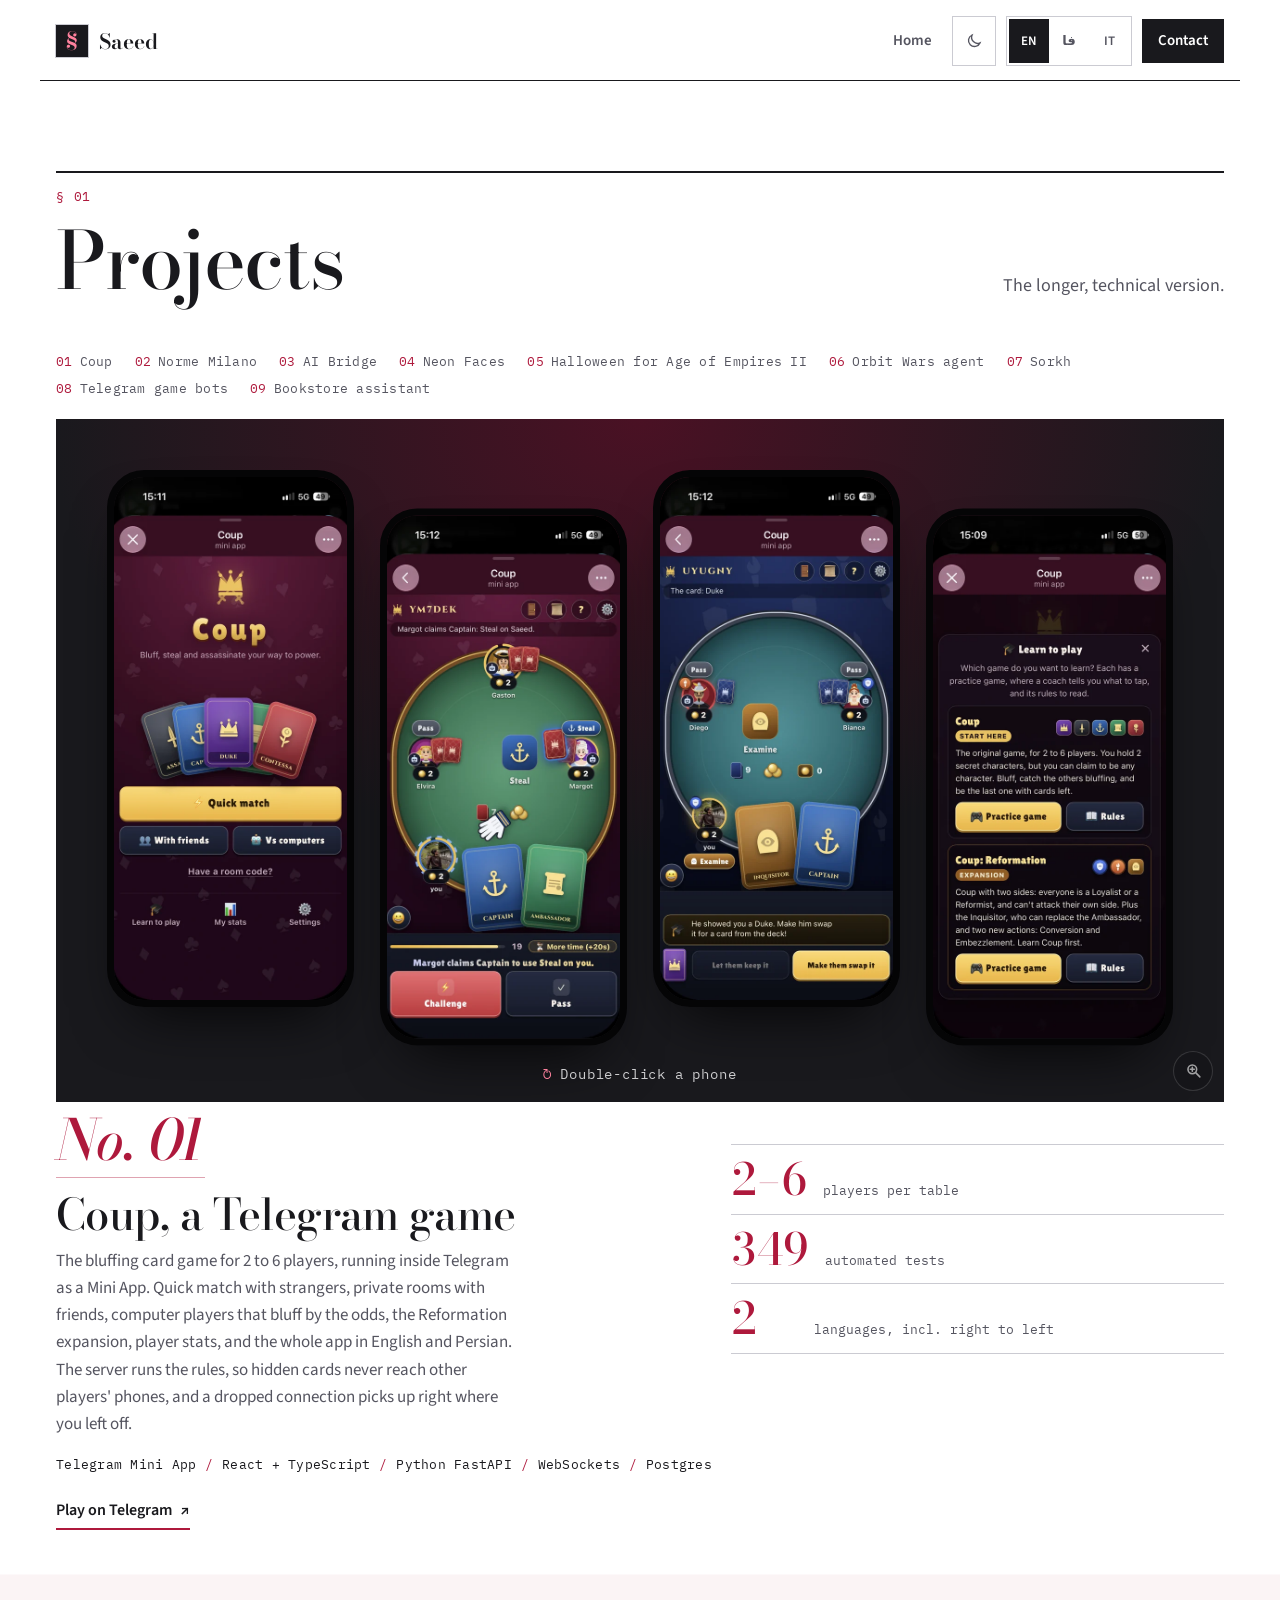
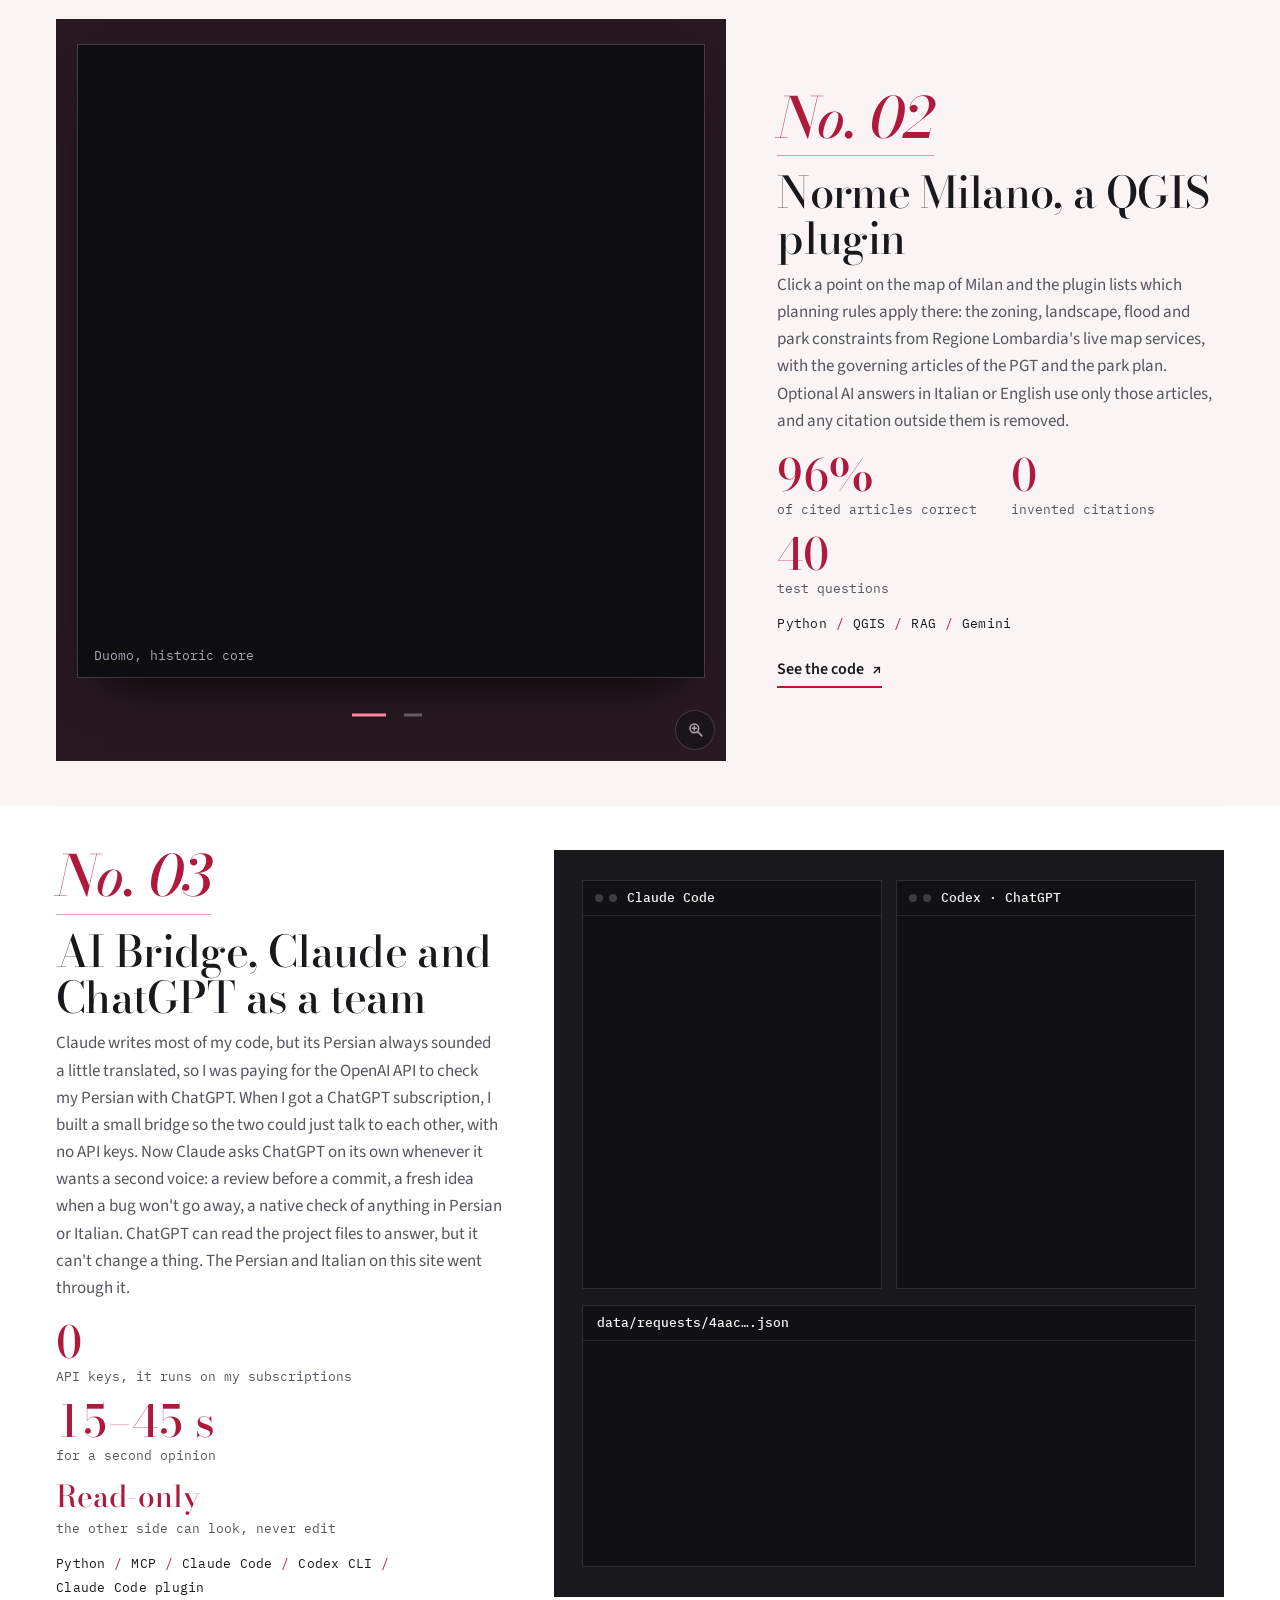
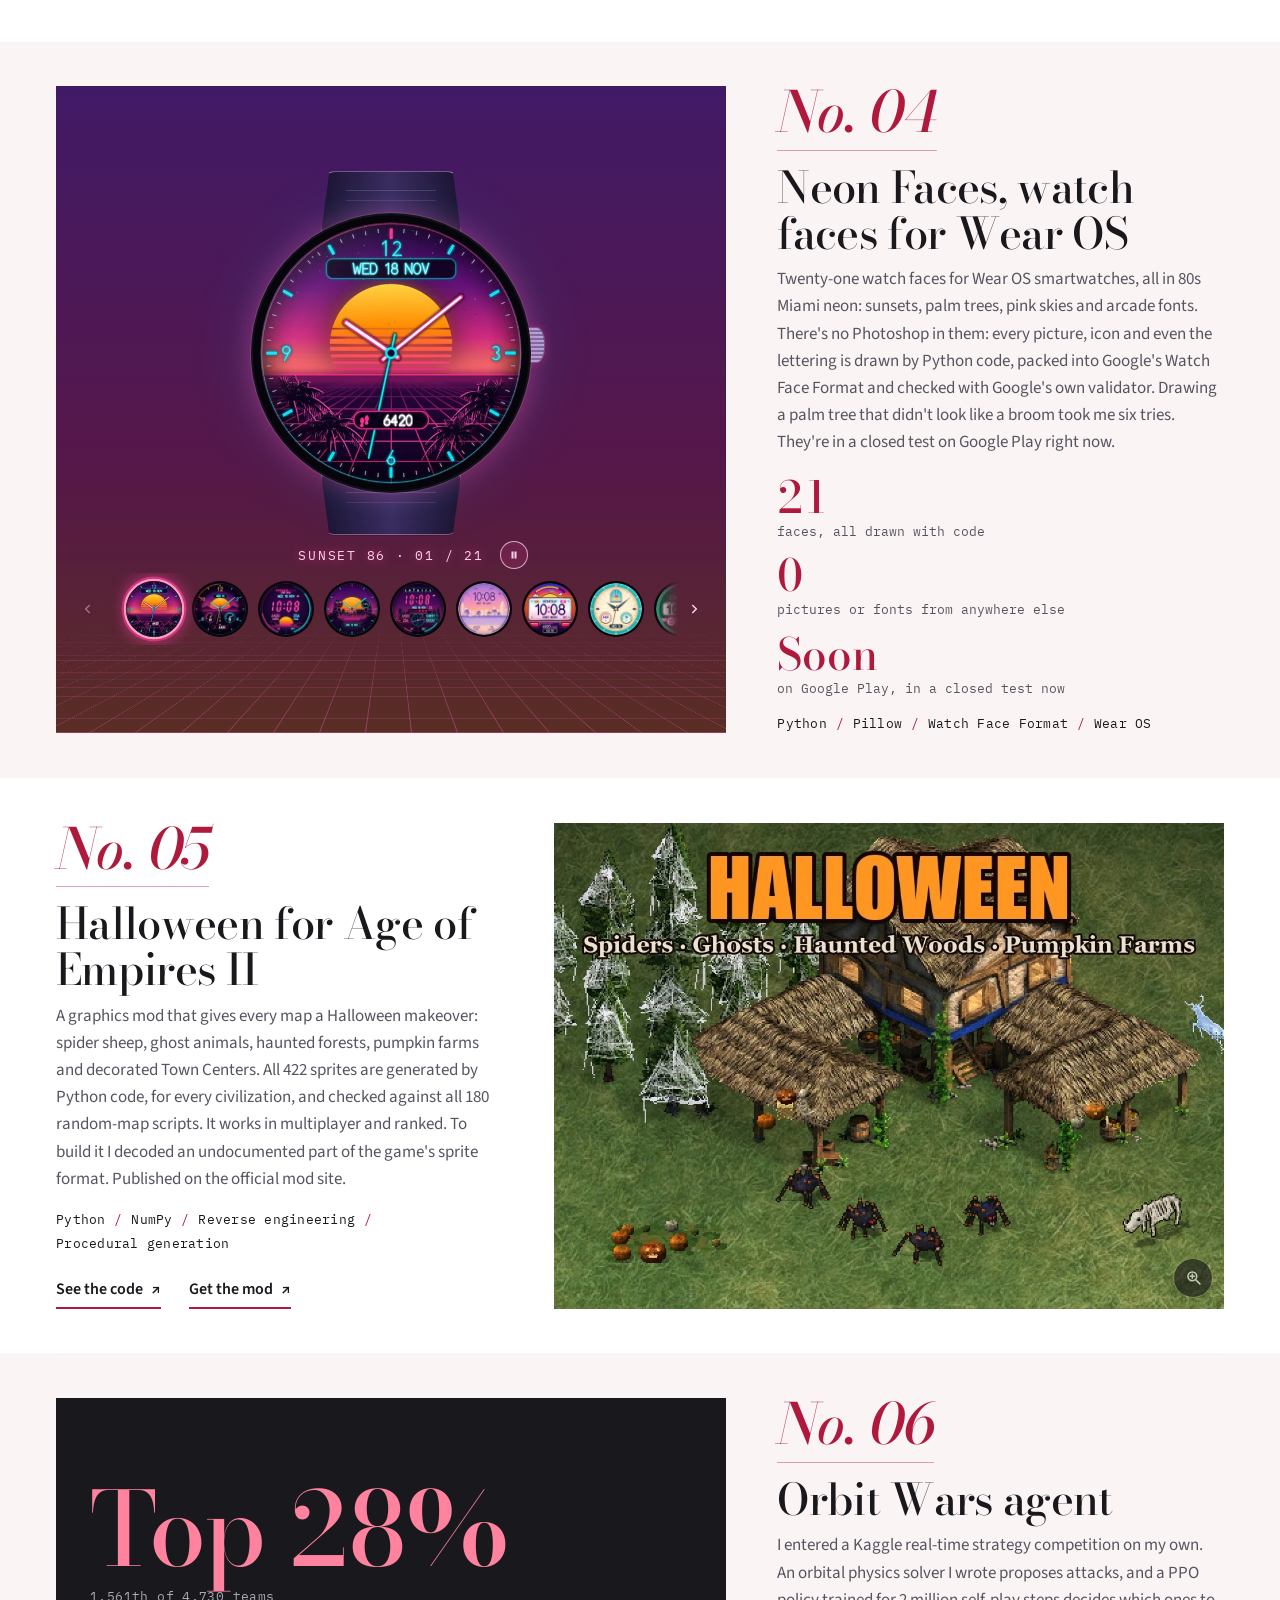
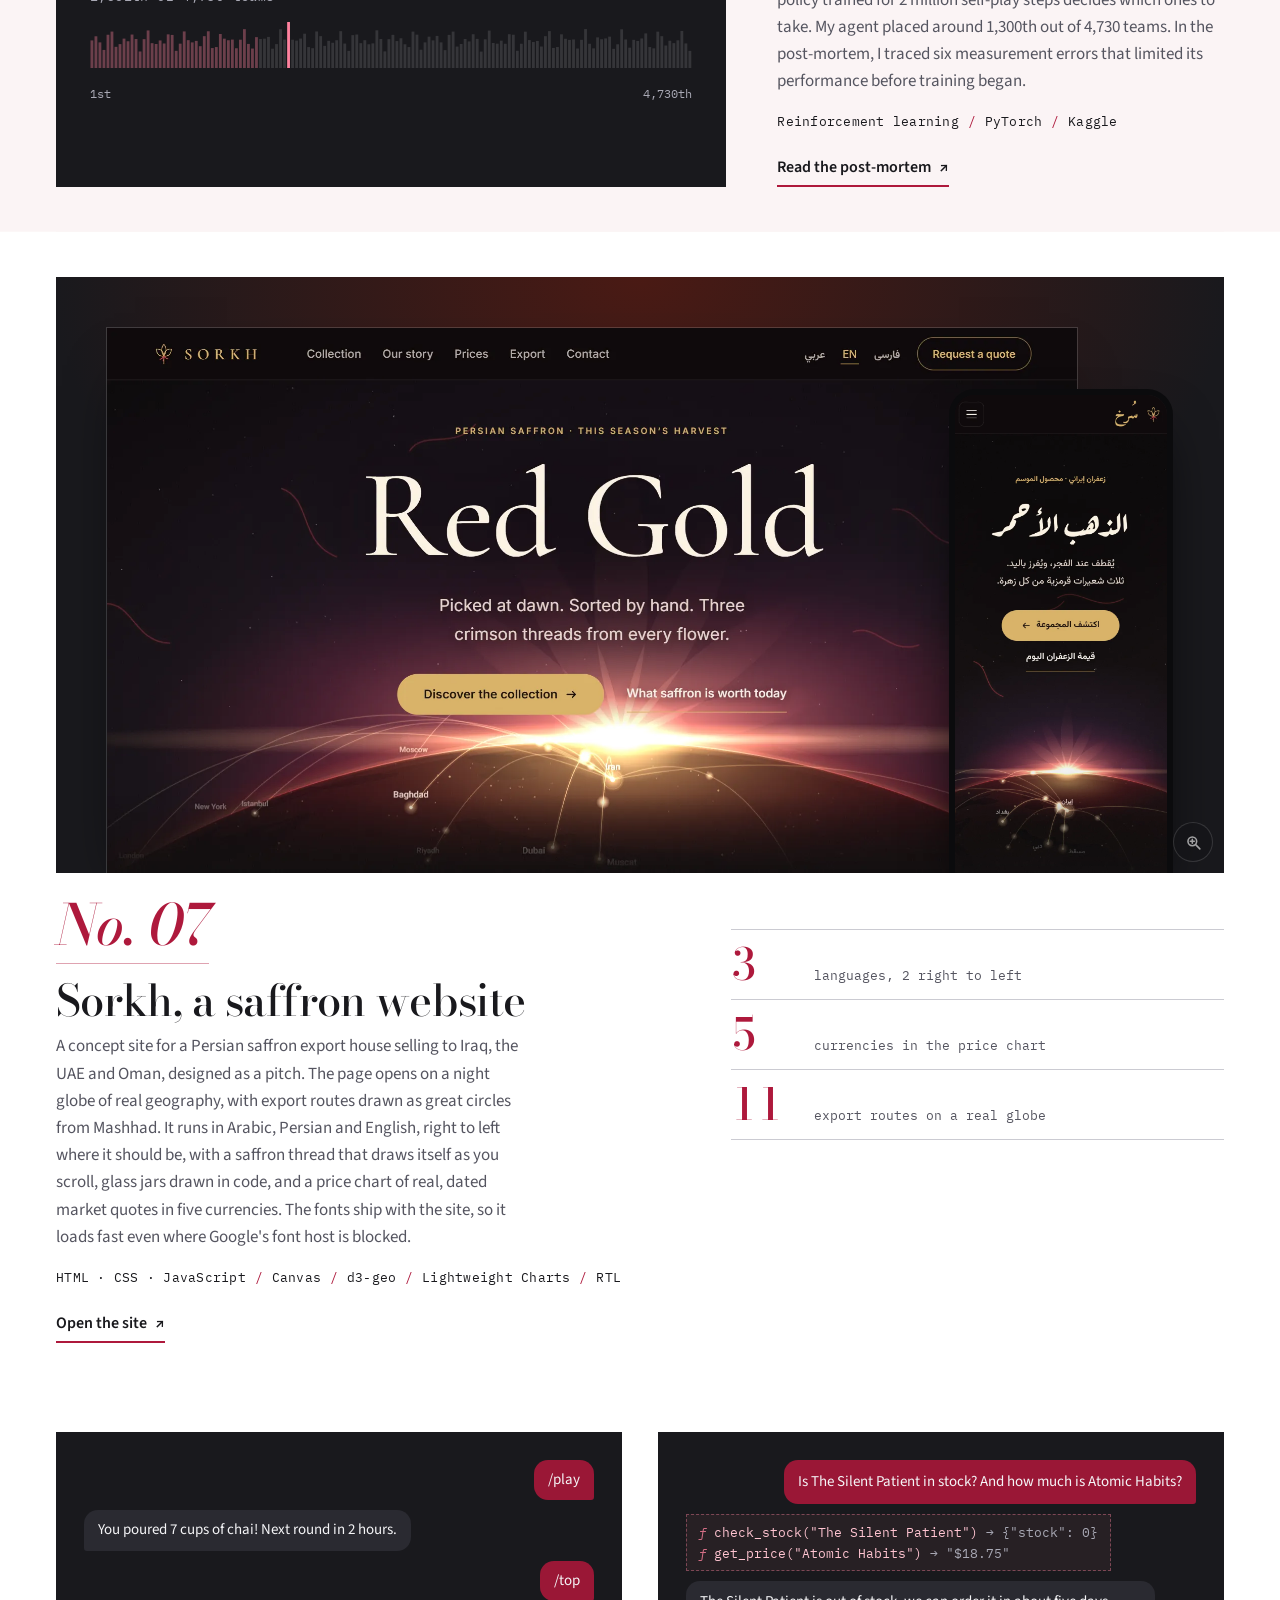
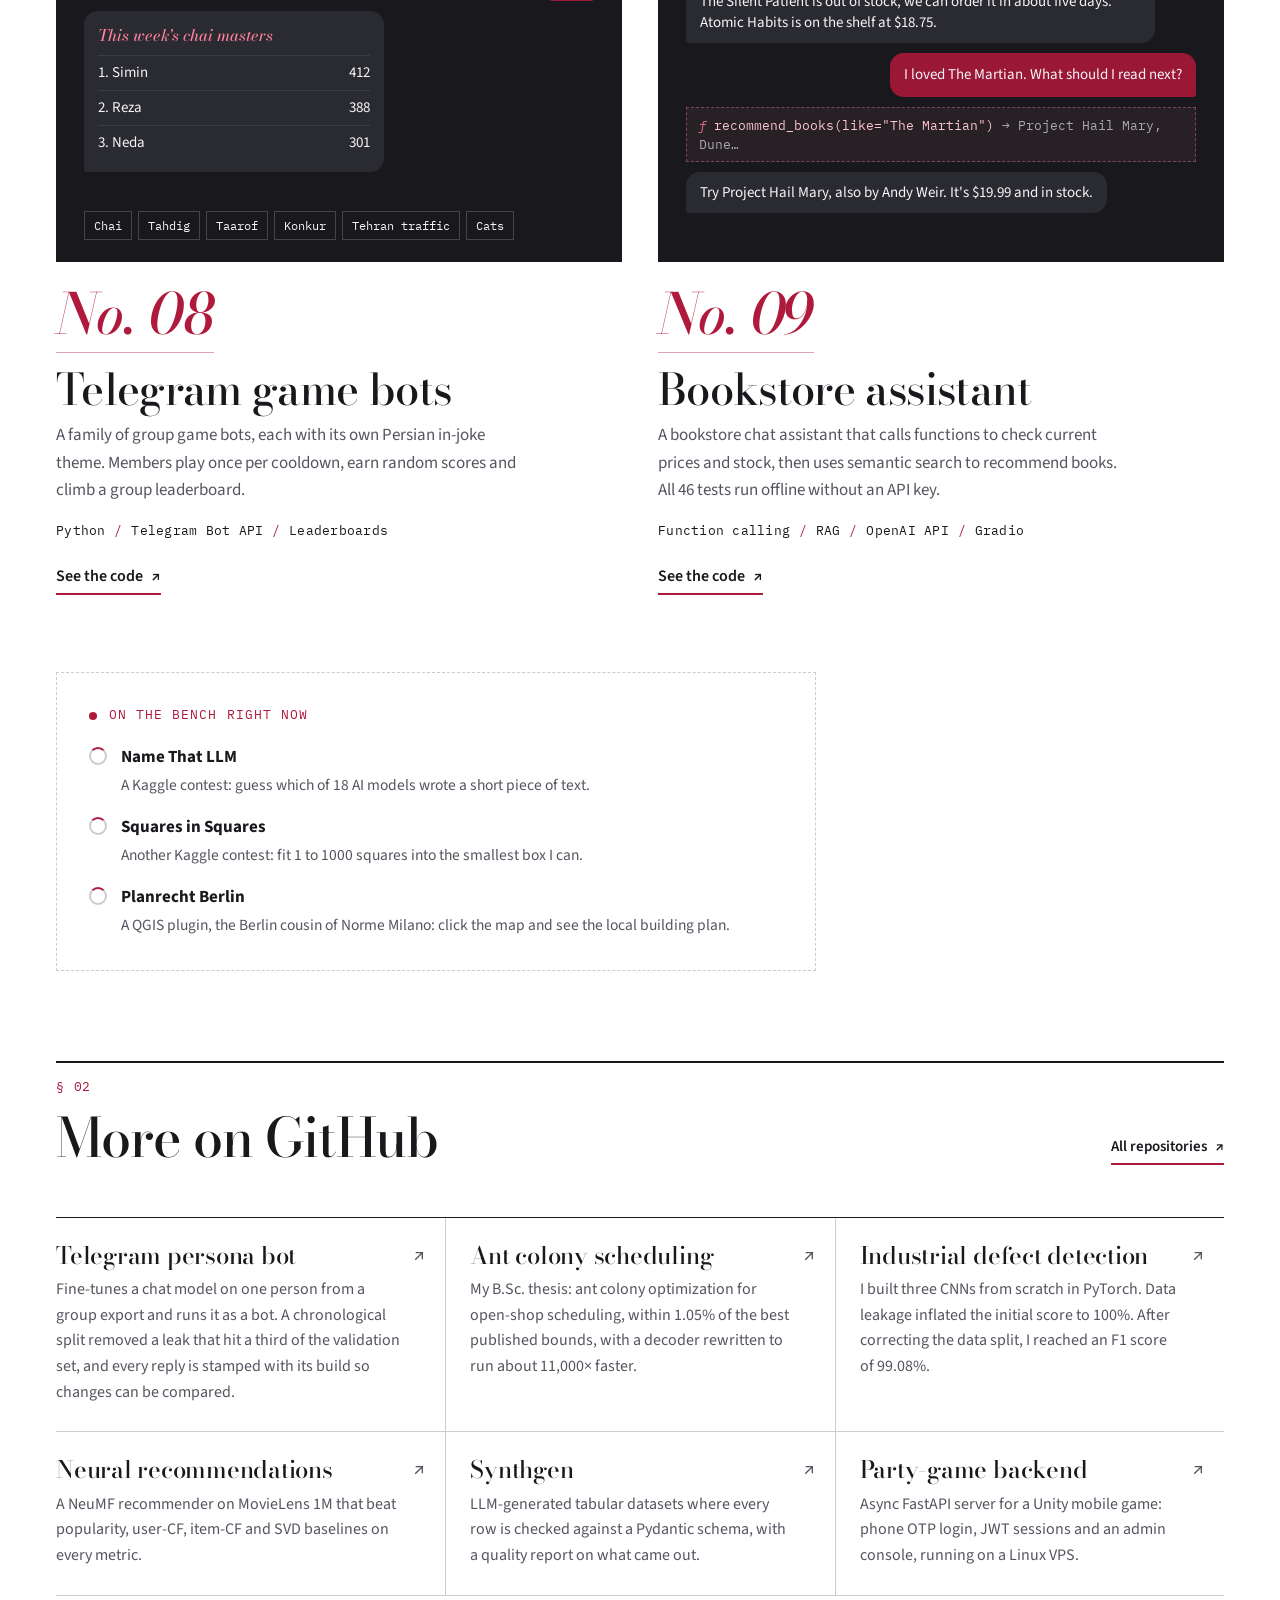
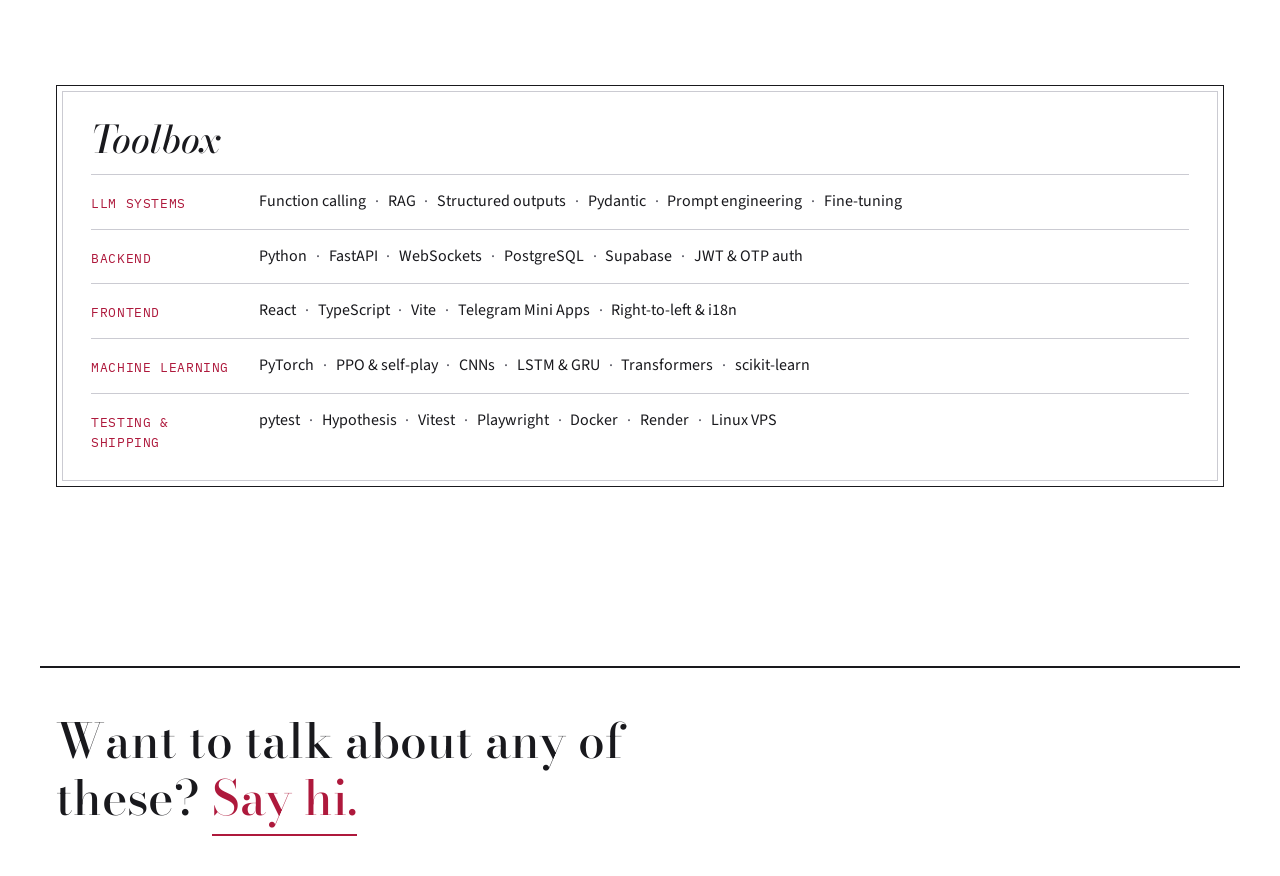
==== projects/index.html @ d6322e09 "Show the new frameless hero in link previews og.jpg is a fresh 1200x630 render of the light hero (th" ====
<!doctype html>
<html lang="en" data-title="pageTitleProjects">
<head>
<meta charset="utf-8">
<meta name="viewport" content="width=device-width, initial-scale=1, viewport-fit=cover">
<link rel="icon" type="image/png" sizes="32x32" href="../favicon-32.png">
<link rel="icon" type="image/png" sizes="16x16" href="../favicon-16.png">
<link rel="icon" type="image/png" sizes="48x48" href="../favicon-48.png">
<link rel="icon" type="image/png" sizes="192x192" href="../icon-192.png">
<meta property="og:title" content="Projects · Saeed Sabzeh">
<meta property="og:description" content="Saeed Sabzeh's projects in detail: a Telegram card game, a QGIS plugin for Milan's planning rules, a mod for Age of Empires II, a Kaggle reinforcement-learning agent and more.">
<meta property="og:image" content="https://saeedsabzeh.com/og.jpg?v=2">
<meta property="og:image:width" content="1200">
<meta property="og:image:height" content="630">
<meta property="og:image:alt" content="Saeed Sabzeh">
<meta property="og:url" content="https://saeedsabzeh.com/projects/">
<meta property="og:type" content="website">
<meta name="twitter:card" content="summary_large_image">
<link rel="canonical" href="https://saeedsabzeh.com/projects/">
<link rel="apple-touch-icon" href="../apple-touch-icon.png">
<meta name="theme-color" content="#FFFFFF" media="(prefers-color-scheme: light)" data-c="#FFFFFF">
<meta name="theme-color" content="#17171B" media="(prefers-color-scheme: dark)" data-c="#17171B">
<style>:root{padding-top:env(safe-area-inset-top,0px);padding-bottom:env(safe-area-inset-bottom,0px)}body{margin:0}img{max-width:100%}[hidden]{display:none!important}</style>
<title>Projects · Saeed Sabzeh</title>
<meta name="description" content="Saeed Sabzeh's projects in detail: a Telegram card game, a QGIS plugin for Milan's planning rules, a mod for Age of Empires II, a Kaggle reinforcement-learning agent and more.">
<link rel="preconnect" href="https://fonts.googleapis.com">
<link rel="preconnect" href="https://fonts.gstatic.com" crossorigin>
<link href="https://fonts.googleapis.com/css2?family=Bodoni+Moda:ital,opsz,wght@0,6..96,400..700;1,6..96,400..700&family=IBM+Plex+Mono:wght@400;500&family=Markazi+Text:wght@400..700&family=Source+Sans+3:wght@400..700&family=Vazirmatn:wght@400;600;700&display=swap" rel="stylesheet">
<script>try{var t=localStorage.getItem("theme");if(t==="light"||t==="dark")document.documentElement.dataset.theme=t;if(localStorage.getItem("vice")==="1"){var d=document;d.documentElement.setAttribute("data-vice","1");d.querySelectorAll('meta[name=theme-color]').forEach(function(m){m.content="#b98dba"});var l=d.createElement("link");l.rel="preload";l.as="image";l.href="../img/vice-bg.webp";d.head.appendChild(l)}}catch(e){}</script>
<link rel="stylesheet" href="../assets/site.css?v=53">
<link rel="stylesheet" href="../assets/bridge.css?v=4">
</head>
<body>
<header class="top">
  <div class="wrap">
    <a class="mono" href="../" aria-label="Saeed Sabzeh, home" data-i-aria-label="homeLabel">
      <span class="mark" aria-hidden="true">§</span>
      <span class="mono-t" data-i="h_first">Saeed</span>
    </a>
    <nav class="toplinks" aria-label="Sections" data-i-aria-label="sectionsLabel">
      <a class="keep" href="../" data-i="n_home">Home</a>
      <button type="button" class="theme" aria-label="Switch to dark mode" title="Switch to dark mode"><svg viewBox="0 0 24 24" width="18" height="18" fill="none" stroke="currentColor" stroke-width="1.8" stroke-linecap="square" stroke-linejoin="miter" aria-hidden="true"><path class="i-moon" d="M20 14.5A8 8 0 0 1 9.5 4 8 8 0 1 0 20 14.5z"/><g class="i-sun"><circle cx="12" cy="12" r="4"/><path d="M12 2.5v2.5M12 19v2.5M2.5 12H5M19 12h2.5M5.3 5.3l1.8 1.8M16.9 16.9l1.8 1.8M5.3 18.7l1.8-1.8M16.9 7.1l1.8-1.8"/></g></svg></button>
      <div class="langs" role="group" aria-label="Language" data-i-aria-label="languageLabel" dir="ltr"><button type="button" data-l="en" lang="en" aria-label="English" aria-pressed="true">EN</button><button type="button" data-l="fa" lang="fa" aria-label="فارسی" aria-pressed="false">فا</button><button type="button" data-l="it" lang="it" aria-label="Italiano" aria-pressed="false">IT</button></div>
      <a class="hire" href="../#contact" data-i="n_hire">Contact</a>
    </nav>
  </div>
</header>

<main id="top">
<section class="sec" id="projects" aria-labelledby="projH">
  <div class="wrap">
    <div class="sec-head">
      <h1 class="h2" id="projH" data-i="projH">Projects</h1>
      <p data-i="projP">The longer, technical version.</p>
    </div>

    <div class="plates">
      <article class="plate p-coup" id="coup">
        <div class="coup-strip">
        <div class="vis phones">
          <figure><img src="../img/coup-home.webp" alt="Coup home screen inside Telegram, with Quick match, With friends and Vs computers" data-i-alt="coupHomeAlt" width="520" height="1130" loading="lazy" decoding="async"></figure>
          <figure><img src="../img/coup-table.webp" alt="A Coup table where a computer player claims the Captain to steal from you, and you can challenge or pass" data-i-alt="coupTableAlt" width="520" height="1130" loading="lazy" decoding="async"></figure>
          <figure><img src="../img/coup-reformation.webp" alt="A Coup Reformation practice game where the coach tells you to make a player swap the Duke they showed" data-i-alt="coupPracticeAlt" width="520" height="1130" loading="lazy" decoding="async"></figure>
          <figure><img src="../img/coup-learn.webp" alt="Coup Learn to play screen with a coached practice game and rules for Coup and the Reformation expansion" data-i-alt="coupLearnAlt" width="520" height="1130" loading="lazy" decoding="async"></figure>
        </div>
        <span class="swipe-cue" aria-hidden="true"><span class="swipe-t">swipe</span><svg viewBox="0 0 24 24" width="16" height="16" fill="none" stroke="currentColor" stroke-width="2.2" stroke-linecap="square" aria-hidden="true"><path d="M6 6l6 6-6 6M13 6l6 6-6 6"/></svg></span>
        </div>
        <p class="flip-hint"><span class="fh-m" data-i="coupFlipM">Double-click a phone</span><span class="fh-t" data-i="coupFlipT">Double-tap a phone</span></p>
        <div class="cap cap-wide">
          <div>
            <h3 data-i="coupH">Coup, a Telegram game</h3>
            <p data-i="coupFull">The bluffing card game for 2 to 6 players, running inside Telegram as a Mini App. Quick match with strangers, private rooms with friends, computer players that bluff by the odds, the Reformation expansion, player stats, and the whole app in English and Persian. The server runs the rules, so hidden cards never reach other players' phones, and a dropped connection picks up right where you left off.</p>
          </div>
          <div class="facts">
            <div data-i="f1"><b>2–6</b>players per table</div>
            <div data-i="f2"><b>349</b>automated tests</div>
            <div data-i="f3"><b>2</b>languages, incl. right to left</div>
          </div>
          <div class="tags"><span>Telegram Mini App</span><span>React + TypeScript</span><span>Python FastAPI</span><span>WebSockets</span><span>Postgres</span></div>
          <a class="go" href="https://t.me/coupminigamebot" target="_blank" rel="noopener" data-i="coupGo">Play on Telegram</a>
        </div>
      </article>

      <article class="plate p-ml p-qgis" id="norme-milano">
        <div class="vis">
          <div class="qslider" role="group" aria-roledescription="carousel" data-i-aria-roledescription="carouselLabel" aria-label="Norme Milano examples" data-i-aria-label="qgisExamples">
            <div class="qtrack">
              <figure class="qslide" aria-roledescription="slide" data-i-aria-roledescription="slideLabel">
                <a href="../img/qgis-duomo.webp" target="_blank" rel="noopener" aria-label="Open the full-size screenshot" data-i-aria-label="openScreenshot"><picture>
                  <source media="(max-width:640px)" srcset="../img/qgis-duomo-phone.webp" width="1060" height="998">
                  <img src="../img/qgis-duomo.webp" alt="QGIS with the Norme Milano panel open after a click on the Duomo: a historic-core constraint, the governing articles, and an answer about building a basement" data-i-alt="qgisDuomoAlt" width="1600" height="860" decoding="async">
                </picture></a>
                <figcaption data-i="qT1">Duomo, historic core</figcaption>
              </figure>
              <figure class="qslide" aria-roledescription="slide" data-i-aria-roledescription="slideLabel">
                <a href="../img/qgis-chiaravalle.webp" target="_blank" rel="noopener" aria-label="Open the full-size screenshot" data-i-aria-label="openScreenshot"><picture>
                  <source media="(max-width:640px)" srcset="../img/qgis-chiaravalle-phone.webp" width="1060" height="998">
                  <img src="../img/qgis-chiaravalle.webp" alt="QGIS with the Norme Milano panel open after a click near Chiaravalle: a transformation area inside the Parco Agricolo Sud Milano, with the park-plan articles and an answer about what can be built" data-i-alt="qgisParkAlt" width="1600" height="860" loading="lazy" decoding="async">
                </picture></a>
                <figcaption data-i="qT2">Chiaravalle, park area</figcaption>
              </figure>
            </div>
          </div>
          <div class="qdots" role="group" aria-label="Choose a screenshot" data-i-aria-label="chooseScreenshot" dir="ltr"><button type="button" aria-label="Screenshot 1" data-i-aria-label="screenshot1"></button><button type="button" aria-label="Screenshot 2" data-i-aria-label="screenshot2"></button></div>
        </div>
        <div class="cap">
          <h3 data-i="qgH">Norme Milano, a QGIS plugin</h3>
          <p data-i="qgFull">Click a point on the map of Milan and the plugin lists which planning rules apply there: the zoning, landscape, flood and park constraints from Regione Lombardia's live map services, with the governing articles of the PGT and the park plan. Optional AI answers in Italian or English use only those articles, and any citation outside them is removed.</p>
          <div class="qfacts">
            <div data-i="qf1"><b>96%</b>of cited articles correct</div>
            <div data-i="qf2"><b>0</b>invented citations</div>
            <div data-i="qf3"><b>40</b>test questions</div>
          </div>
          <div class="tags"><span>Python</span><span>QGIS</span><span>RAG</span><span>Gemini</span></div>
          <a class="go" href="https://github.com/SaeedSabzeh/QGIS" target="_blank" rel="noopener" data-i="ragGo">See the code</a>
        </div>
      </article>

      <article class="plate p-ml p-bridge" id="ai-bridge">
        <div class="vis" role="img" aria-label="An animation of Claude sending a question to ChatGPT as a JSON file. Its status goes from queued to running to answered while ChatGPT reads the project files, read-only." data-i-aria-label="abAlt">
          <div class="bx bx3" dir="ltr" aria-hidden="true">
            <div class="bx-terms">
              <div class="bx-term">
                <div class="bx-thd"><i></i><i></i><b>Claude Code</b></div>
                <div class="bx-tb">
                  <div data-k="tc1"><span class="bx-pr">&gt;</span> ask_peer("A test fails on GitHub…")</div>
                  <div data-k="tc2" class="bx-sf">queued · 4aac…</div>
                  <div data-k="tc3" class="bx-sf">waiting for answer…</div>
                  <div data-k="tc4"><span class="bx-pr">&lt;</span> It depends on the time zone. GitHub runs in UTC.</div>
                </div>
              </div>
              <div class="bx-term">
                <div class="bx-thd"><i></i><i></i><b>Codex · ChatGPT</b></div>
                <div class="bx-tb">
                  <div data-k="tg1" class="bx-sf">reading request…</div>
                  <div data-k="tg2"><span class="bx-pr">$</span> grep "datetime.now" tests/</div>
                  <div data-k="tg3" class="bx-sf">read-only, no edits</div>
                  <div data-k="tg4">answer written</div>
                </div>
              </div>
            </div>
            <div class="bx-file">
              <div class="bx-fh"><b>data/requests/4aac….json</b><span class="bx-live" data-k="live">writing…</span></div>
              <div class="bx-code">
                <div class="bx-ln" data-k="f0"><span class="bx-p">{</span></div>
                <div class="bx-ln" data-k="f1">  <span class="bx-k">"id"</span><span class="bx-p">:</span> "4aac…"<span class="bx-p">,</span></div>
                <div class="bx-ln" data-k="f2">  <span class="bx-k">"sender"</span><span class="bx-p">:</span> "claude"<span class="bx-p">,</span></div>
                <div class="bx-ln" data-k="f3">  <span class="bx-k">"recipient"</span><span class="bx-p">:</span> "chatgpt"<span class="bx-p">,</span></div>
                <div class="bx-ln" data-k="f4">  <span class="bx-k">"question"</span><span class="bx-p">:</span> "A test passes on my PC but fails on GitHub…"<span class="bx-p">,</span></div>
                <div class="bx-ln" data-k="f5">  <span class="bx-k">"status"</span><span class="bx-p">:</span> "<span class="bx-u bx-st" data-k="st" data-s="queued">queued</span>"<span class="bx-p">,</span></div>
                <div class="bx-ln bx-ans" data-k="f6">  <span class="bx-k">"answer"</span><span class="bx-p">:</span> "It depends on the time zone. GitHub runs in UTC…"</div>
                <div class="bx-ln" data-k="f7"><span class="bx-p">}</span></div>
              </div>
            </div>
          </div>
        </div>
        <div class="cap">
          <h3 data-i="abH">AI Bridge, Claude and ChatGPT as a team</h3>
          <p data-i="abFull">Claude writes most of my code, but its Persian always sounded a little translated, so I was paying for the OpenAI API to check my Persian with ChatGPT. When I got a ChatGPT subscription, I built a small bridge so the two could just talk to each other, with no API keys. Now Claude asks ChatGPT on its own whenever it wants a second voice: a review before a commit, a fresh idea when a bug won't go away, a native check of anything in Persian or Italian. ChatGPT can read the project files to answer, but it can't change a thing. The Persian and Italian on this site went through it.</p>
          <div class="qfacts">
            <div data-i="ab1"><b>0</b>API keys, it runs on my subscriptions</div>
            <div data-i="ab2"><b>15–45 s</b>for a second opinion</div>
            <div data-i="ab3"><b>Read-only</b>the other side can look, never edit</div>
          </div>
          <div class="tags"><span>Python</span><span>MCP</span><span>Claude Code</span><span>Codex CLI</span><span>Claude Code plugin</span></div>
        </div>
      </article>

      <article class="plate p-ml p-watch" id="neon-faces">
        <div class="vis">
          <i class="wf-grid" aria-hidden="true"></i>
          <div class="wf" dir="ltr">
            <div class="wf-watch" role="button" tabindex="0" aria-label="Next watch face" data-i-aria-label="wfNext" aria-describedby="wfNow">
              <i class="wf-strap wf-st-t" aria-hidden="true"></i><i class="wf-strap wf-st-b" aria-hidden="true"></i><i class="wf-crown" aria-hidden="true"></i>
              <div class="wf-bezel"><div class="wf-face"><i class="wf-glass" aria-hidden="true"></i>
                <img class="wf-img on" src="../img/watch/sunset86.webp" srcset="../img/watch/sunset86.webp 440w, ../img/watch/660/sunset86.webp 660w, ../img/watch/2x/sunset86.webp 880w" sizes="(min-width:901px) 280px, min(260px, 58vw)" alt="Sunset 86 watch face" width="440" height="440" loading="lazy" decoding="async">
                <img class="wf-img" alt="" aria-hidden="true" width="440" height="440" decoding="async">
              </div></div>
            </div>
            <div class="wf-meta">
              <p class="wf-name" aria-hidden="true">Sunset 86 &middot; 01 / 21</p>
              <button type="button" class="wf-pp" aria-label="Pause the slideshow"><i><svg class="i-pause" viewBox="0 0 24 24" width="12" height="12" fill="currentColor" aria-hidden="true"><path d="M7 5h4v14H7zM13 5h4v14h-4z"/></svg><svg class="i-play" viewBox="0 0 24 24" width="12" height="12" fill="currentColor" aria-hidden="true"><path d="M8 5l11 7-11 7z"/></svg></i></button>
            </div>
            <div class="wf-rowbox"><button type="button" class="wf-arr wf-prev" aria-label="Earlier faces" data-i-aria-label="wfBack"><svg viewBox="0 0 24 24" width="14" height="14" fill="none" stroke="currentColor" stroke-width="2.4" aria-hidden="true"><path d="M15 5l-7 7 7 7"/></svg></button><div class="wf-row" role="group" aria-label="Watch faces" data-i-aria-label="wfRow"></div><button type="button" class="wf-arr wf-next" aria-label="More faces" data-i-aria-label="wfMore"><svg viewBox="0 0 24 24" width="14" height="14" fill="none" stroke="currentColor" stroke-width="2.4" aria-hidden="true"><path d="M9 5l7 7-7 7"/></svg></button></div>
            <span class="wf-sr wf-say" aria-live="polite"></span><span class="wf-sr wf-now" id="wfNow">Sunset 86, 1 of 21</span>
          </div>
        </div>
        <div class="cap">
          <h3 data-i="wfH">Neon Faces, watch faces for Wear OS</h3>
          <p data-i="wfFull">Twenty-one watch faces for Wear OS smartwatches, all in 80s Miami neon: sunsets, palm trees, pink skies and arcade fonts. There's no Photoshop in them: every picture, icon and even the lettering is drawn by Python code, packed into Google's Watch Face Format and checked with Google's own validator. Drawing a palm tree that didn't look like a broom took me six tries. They're in a closed test on Google Play right now.</p>
          <div class="qfacts">
            <div data-i="wf1"><b>21</b>faces, all drawn with code</div>
            <div data-i="wf2"><b>0</b>pictures or fonts from anywhere else</div>
            <div data-i="wf3"><b>Soon</b>on Google Play, in a closed test now</div>
          </div>
          <div class="tags"><span>Python</span><span>Pillow</span><span>Watch Face Format</span><span>Wear OS</span></div>
        </div>
      </article>

      <article class="plate p-ml p-halloween" id="halloween">
        <div class="vis">
          <img src="../img/aoe2-halloween.webp" alt="Age of Empires II with the Halloween mod: cobweb-covered pine trees, ghost deer, spider sheep, a skeleton boar, pumpkins and a decorated Town Center" data-i-alt="halloweenAlt" width="1280" height="720" loading="lazy" decoding="async">
        </div>
        <div class="cap">
          <h3 data-i="hwH">Halloween for Age of Empires II</h3>
          <p data-i="hwFull">A graphics mod that gives every map a Halloween makeover: spider sheep, ghost animals, haunted forests, pumpkin farms and decorated Town Centers. All 422 sprites are generated by Python code, for every civilization, and checked against all 180 random-map scripts. It works in multiplayer and ranked. To build it I decoded an undocumented part of the game's sprite format. Published on the official mod site.</p>
          <div class="tags"><span>Python</span><span>NumPy</span><span data-i="tRE">Reverse engineering</span><span data-i="tProc">Procedural generation</span></div>
          <div class="golinks"><a class="go" href="https://github.com/SaeedSabzeh/aoe2-halloween-mod" target="_blank" rel="noopener" data-i="ragGo">See the code</a><a class="go" href="https://www.ageofempires.com/mods/details/562122" target="_blank" rel="noopener" data-i="getMod">Get the mod</a></div>
        </div>
      </article>

      <article class="plate p-ml" id="orbit-wars">
        <div class="vis">
          <div class="rank">
            <div class="big" data-i="mlBig">Top 28%<small>1,300th of 4,730 teams</small></div>
            <div class="strip"><canvas id="strip" aria-label="Final rank shown on a strip of all 4,730 teams" data-i-aria-label="stripLbl" role="img"></canvas></div>
            <div class="strip-lbl"><span data-i="sl1">1st</span><span data-i="sl2">4,730th</span></div>
          </div>
        </div>
        <div class="cap">
          <h3 data-i="mlH">Orbit Wars agent</h3>
          <p data-i="mlFull">I entered a Kaggle real-time strategy competition on my own. An orbital physics solver I wrote proposes attacks, and a PPO policy trained for 2 million self-play steps decides which ones to take. My agent placed around 1,300th out of 4,730 teams. In the post-mortem, I traced six measurement errors that limited its performance before training began.</p>
          <div class="tags"><span data-i="tRL">Reinforcement learning</span><span>PyTorch</span><span>Kaggle</span></div>
          <a class="go" href="https://github.com/SaeedSabzeh/orbit-wars-ppo/blob/main/docs/postmortem.md" target="_blank" rel="noopener" data-i="mlGo">Read the post-mortem</a>
        </div>
      </article>

      <article class="plate p-sorkh" id="sorkh">
        <div class="vis">
          <div class="sk-shots">
            <img class="sk-desk" src="../img/sorkh-hero.webp" alt="The Sorkh home page: the headline Red Gold over a night globe at sunrise, with gold export routes from Iran to Baghdad, Dubai, Muscat and beyond" data-i-alt="sorkhDesktopAlt" width="1920" height="1080" loading="lazy" decoding="async">
            <img class="sk-phone" src="../img/sorkh-phone.webp" alt="The same page on a phone in Arabic, laid out right to left, with the calligraphic headline الذهب الأحمر" data-i-alt="sorkhMobileAlt" width="780" height="1688" loading="lazy" decoding="async">
          </div>
        </div>
        <div class="cap cap-wide">
          <div>
            <h3 data-i="skH">Sorkh, a saffron website</h3>
            <p data-i="skFull">A concept site for a Persian saffron export house selling to Iraq, the UAE and Oman, designed as a pitch. The page opens on a night globe of real geography, with export routes drawn as great circles from Mashhad. It runs in Arabic, Persian and English, right to left where it should be, with a saffron thread that draws itself as you scroll, glass jars drawn in code, and a price chart of real, dated market quotes in five currencies. The fonts ship with the site, so it loads fast even where Google's font host is blocked.</p>
          </div>
          <div class="facts">
            <div data-i="sk1"><b>3</b>languages, 2 right to left</div>
            <div data-i="sk2"><b>5</b>currencies in the price chart</div>
            <div data-i="sk3"><b>11</b>export routes on a real globe</div>
          </div>
          <div class="tags"><span>HTML · CSS · JavaScript</span><span>Canvas</span><span>d3-geo</span><span>Lightweight Charts</span><span>RTL</span></div>
          <a class="go" href="../saffron/" target="_blank" rel="noopener" data-i="skGo">Open the site</a>
        </div>
      </article>

      <article class="plate p-bots" id="bots">
        <div class="vis">
          <div class="chat" aria-hidden="true">
            <div class="m me">/play</div>
            <div class="m bot" data-i="botMsg">You poured 7 cups of chai! Next round in 2 hours.</div>
            <div class="m me">/top</div>
            <div class="board"><b data-i="botBoard">This week's chai masters</b>
              <div class="row"><span data-i="r1">1. Simin</span><span data-i="s1">412</span></div>
              <div class="row"><span data-i="r2">2. Reza</span><span data-i="s2">388</span></div>
              <div class="row"><span data-i="r3">3. Neda</span><span data-i="s3">301</span></div>
            </div>
          </div>
          <div class="themes" data-i="themes"><span>Chai</span><span>Tahdig</span><span>Taarof</span><span>Konkur</span><span>Tehran traffic</span><span>Cats</span></div>
        </div>
        <div class="cap">
          <h3 data-i="botsH">Telegram game bots</h3>
          <p data-i="botsP">A family of group game bots, each with its own Persian in-joke theme. Members play once per cooldown, earn random scores and climb a group leaderboard.</p>
          <div class="tags"><span>Python</span><span>Telegram Bot API</span><span data-i="tLead">Leaderboards</span></div>
          <a class="go" href="https://github.com/SaeedSabzeh/RankBots" target="_blank" rel="noopener" data-i="botsGo">See the code</a>
        </div>
      </article>

      <article class="plate p-book" id="bookstore">
        <div class="vis">
          <div class="qa" aria-hidden="true">
            <div class="me" data-i="ragQ">Is The Silent Patient in stock? And how much is Atomic Habits?</div>
            <div class="call"><span>check_stock("The Silent Patient") <em>&rarr; {"stock": 0}</em></span><span>get_price("Atomic Habits") <em>&rarr; "$18.75"</em></span></div>
            <div class="bot"><span data-i="ragA">The Silent Patient is out of stock, we can order it in about five days. Atomic Habits is on the shelf at $18.75.</span></div>
            <div class="me" data-i="ragQ2">I loved The Martian. What should I read next?</div>
            <div class="call"><span>recommend_books(like="The Martian") <em>&rarr; Project Hail Mary, Dune&hellip;</em></span></div>
            <div class="bot"><span data-i="ragA2">Try Project Hail Mary, also by Andy Weir. It's $19.99 and in stock.</span></div>
          </div>
        </div>
        <div class="cap">
          <h3 data-i="ragH">Bookstore assistant</h3>
          <p data-i="ragP">A bookstore chat assistant that calls functions to check current prices and stock, then uses semantic search to recommend books. All 46 tests run offline without an API key.</p>
          <div class="tags"><span data-i="tTools">Function calling</span><span>RAG</span><span>OpenAI API</span><span>Gradio</span></div>
          <a class="go" href="https://github.com/SaeedSabzeh/booknow-assistant" target="_blank" rel="noopener" data-i="ragGo">See the code</a>
        </div>
      </article>
    </div>
    <!-- What I'm working on now. To update: add, change or remove one <li> (and its wip* keys in assets/i18n.js). -->
    <section class="wip" aria-labelledby="wipH">
      <h3 class="wip-h" id="wipH" data-i="wipH">On the bench right now</h3>
      <ul class="wip-list">
        <li><span class="wip-spin" aria-hidden="true"></span><div><a href="https://www.kaggle.com/competitions/name-that-llm" target="_blank" rel="noopener"><b>Name That LLM</b></a><span data-i="wip1">A Kaggle contest: guess which of 18 AI models wrote a short piece of text.</span></div></li>
        <li><span class="wip-spin" aria-hidden="true"></span><div><a href="https://www.kaggle.com/competitions/squares-in-squares" target="_blank" rel="noopener"><b>Squares in Squares</b></a><span data-i="wip2">Another Kaggle contest: fit 1 to 1000 squares into the smallest box I can.</span></div></li>
        <li><span class="wip-spin" aria-hidden="true"></span><div><a href="https://github.com/SaeedSabzeh/planrecht-berlin" target="_blank" rel="noopener"><b>Planrecht Berlin</b></a><span data-i="wip3">A QGIS plugin, the Berlin cousin of Norme Milano: click the map and see the local building plan.</span></div></li>
      </ul>
    </section>
  </div>
</section>

<section class="sec tight" id="github" aria-labelledby="moreH">
  <div class="wrap">
    <div class="sec-head"><h2 class="h2 sm" id="moreH" data-i="moreH">More on GitHub</h2><a class="repo-all" href="https://github.com/SaeedSabzeh?tab=repositories" target="_blank" rel="noopener" data-i="allRepos">All repositories</a></div>
    <div class="repos">
      <a class="repo" href="https://github.com/SaeedSabzeh/telegram-persona-bot" target="_blank" rel="noopener"><h3 data-i="rh8">Telegram persona bot</h3><p data-i="rp8">Fine-tunes a chat model on one person from a group export and runs it as a bot. A chronological split removed a leak that hit a third of the validation set, and every reply is stamped with its build so changes can be compared.</p></a>
      <a class="repo" href="https://github.com/SaeedSabzeh/ossp-aco" target="_blank" rel="noopener"><h3 data-i="rh1">Ant colony scheduling</h3><p data-i="rp1">My B.Sc. thesis: ant colony optimization for open-shop scheduling, within 1.05% of the best published bounds, with a decoder rewritten to run about 11,000&times; faster.</p></a>
      <a class="repo" href="https://github.com/SaeedSabzeh/industrial-defect-detection" target="_blank" rel="noopener"><h3 data-i="rh2">Industrial defect detection</h3><p data-i="rp2">I built three CNNs from scratch in PyTorch. Data leakage inflated the initial score to 100%. After correcting the data split, I reached an F1 score of 99.08%.</p></a>
      <a class="repo" href="https://github.com/SaeedSabzeh/neural-collaborative-filtering" target="_blank" rel="noopener"><h3 data-i="rh3">Neural recommendations</h3><p data-i="rp3">A NeuMF recommender on MovieLens 1M that beat popularity, user-CF, item-CF and SVD baselines on every metric.</p></a>
      <a class="repo" href="https://github.com/SaeedSabzeh/synthgen" target="_blank" rel="noopener"><h3 data-i="rh4">Synthgen</h3><p data-i="rp4">LLM-generated tabular datasets where every row is checked against a Pydantic schema, with a quality report on what came out.</p></a>
      <a class="repo" href="https://github.com/SaeedSabzeh/fastapi-game-backend" target="_blank" rel="noopener"><h3 data-i="rh5">Party-game backend</h3><p data-i="rp5">Async FastAPI server for a Unity mobile game: phone OTP login, JWT sessions and an admin console, running on a Linux VPS.</p></a>
    </div>
  </div>
</section>

<section class="sec tight toolbox" id="toolbox" aria-labelledby="tbH">
  <div class="wrap">
      <div class="tools">
        <h3 data-i="tbH">Toolbox</h3>
        <dl>
          <div class="grp"><dt data-i="tg1">LLM systems</dt><dd><span data-i="tTools">Function calling</span><span>RAG</span><span data-i="tStructured">Structured outputs</span><span>Pydantic</span><span>Prompt engineering</span><span>Fine-tuning</span></dd></div>
          <div class="grp"><dt data-i="tg2">Backend</dt><dd><span>Python</span><span>FastAPI</span><span>WebSockets</span><span>PostgreSQL</span><span>Supabase</span><span data-i="tAuth">JWT &amp; OTP auth</span></dd></div>
          <div class="grp"><dt data-i="tg3">Frontend</dt><dd><span>React</span><span>TypeScript</span><span>Vite</span><span>Telegram Mini Apps</span><span data-i="tI18n">Right-to-left &amp; i18n</span></dd></div>
          <div class="grp"><dt data-i="tg4">Machine learning</dt><dd><span>PyTorch</span><span data-i="tPpo">PPO &amp; self-play</span><span>CNNs</span><span>LSTM &amp; GRU</span><span>Transformers</span><span>scikit-learn</span></dd></div>
          <div class="grp"><dt data-i="tg5">Testing &amp; shipping</dt><dd><span>pytest</span><span>Hypothesis</span><span>Vitest</span><span>Playwright</span><span>Docker</span><span>Render</span><span>Linux VPS</span></dd></div>
        </dl>
      </div>
  </div>
</section>

<section class="sec closing" aria-label="Contact">
  <div class="wrap">
    <p data-i="projClose">Want to talk about any of these? <a href="../#contact">Say hi.</a></p>
  </div>
</section>
</main>

<footer><div class="wrap"><span data-i="ft1">Saeed Sabzeh, Milan</span><span data-i="ft2">Designed and built by me.</span><button type="button" class="vice-leave" data-i="viceLeave">Leave Vice City</button></div></footer>

<script src="../assets/i18n.js?v=30"></script>
<script src="../assets/site.js?v=46"></script>
<script src="../assets/bridge.js?v=5"></script>
<script data-goatcounter="https://saeedsabzeh123.goatcounter.com/count" async src="//gc.zgo.at/count.js"></script>
</body>
</html>
---- assets/site.css ----
/* "Tehran–Milano typesetting office": an editorial layout. White paper, ink black, one crimson accent,
   Bodoni for display, hairline rules instead of cards, square corners. Persian gets Markazi Text + Vazirmatn. */
:root{
  --paper:#FFFFFF;
  --paper-2:#F0F0F3;    /* recessed surface */
  --ink:#19191D;
  --ink-soft:#555560;
  --accent:#AE193C;     /* crimson */
  --line:#CBCBD2;       /* hairlines */
  --plate:#19191D;      /* ground behind screenshots and illustrations */
  --plate-2:#2A2A31;
  --plate-fg:#F5F5F7;
  --plate-soft:#A9A9B5;
  --hot:#FF829E;        /* accent on dark grounds */
  --bx-frame:none;--bx-in:transparent;--bx-p0:inset 0 0 0 3px rgba(255,92,138,.8);--bx-p1:inset 0 0 0 0 rgba(255,92,138,0); /* AI Bridge frame: plain on light, pink glow on dark */
  --display:'Bodoni Moda','Times New Roman',serif;
  --body:'Source Sans 3',system-ui,-apple-system,sans-serif;
  --mono:'IBM Plex Mono',ui-monospace,Menlo,Consolas,monospace;
  --gut-l:max(16px,env(safe-area-inset-left,0px));
  --gut-r:max(16px,env(safe-area-inset-right,0px));
  --arrow:url("data:image/svg+xml,%3Csvg xmlns='http://www.w3.org/2000/svg' viewBox='0 0 24 24' fill='none' stroke='black' stroke-width='2' stroke-linecap='square'%3E%3Cpath d='M7 17 17 7M8 7h9v9'/%3E%3C/svg%3E");
}
@media (prefers-color-scheme: dark){:root:not([data-theme="light"]){
  --paper:#17171B;--paper-2:#232329;--ink:#F5F5F7;--ink-soft:#B7B7C3;--accent:#FF829E;--line:#3A3A43;
  --plate:#0E0E11;--plate-2:#24242B;--bx-frame:0 0 0 1px rgba(255,130,158,.3),0 40px 80px -40px rgba(0,0,0,.85),0 0 70px -24px rgba(224,64,122,.35);--bx-in:rgba(255,130,158,.18);--bx-p0:0 0 0 0 rgba(255,92,138,.7);--bx-p1:0 0 0 22px rgba(255,92,138,0);color-scheme:dark}}
:root[data-theme="dark"]{
  --paper:#17171B;--paper-2:#232329;--ink:#F5F5F7;--ink-soft:#B7B7C3;--accent:#FF829E;--line:#3A3A43;
  --plate:#0E0E11;--plate-2:#24242B;--bx-frame:0 0 0 1px rgba(255,130,158,.3),0 40px 80px -40px rgba(0,0,0,.85),0 0 70px -24px rgba(224,64,122,.35);--bx-in:rgba(255,130,158,.18);--bx-p0:0 0 0 0 rgba(255,92,138,.7);--bx-p1:0 0 0 22px rgba(255,92,138,0);color-scheme:dark}

*{box-sizing:border-box}
body{margin:0;background:var(--paper);color:var(--ink);font-family:var(--body);font-size:18px;line-height:1.6;-webkit-font-smoothing:antialiased;overflow-x:hidden}
h1,h2,h3,p{margin:0}
a{color:inherit}
img{display:block;max-width:100%}
.wrap{max-width:1200px;margin-inline:auto;padding-left:var(--gut-l);padding-right:var(--gut-r)}
:focus-visible{outline:2px solid var(--accent);outline-offset:3px}
::selection{background:var(--accent);color:var(--paper)}

/* ---------- masthead ---------- */
.top{padding-top:16px}
.top .wrap>*{min-width:0}
.top .wrap{display:flex;align-items:center;justify-content:space-between;gap:16px;flex-wrap:wrap;padding-bottom:14px;border-bottom:1px solid var(--ink);max-width:calc(1200px - 0px)}
.mono{font-family:var(--display);font-weight:600;font-size:21px;text-decoration:none;display:inline-flex;align-items:center;gap:11px;line-height:1}
.mark{display:inline-grid;place-items:center;width:32px;height:32px;background:#19191D;color:#FF829E;font-family:'Bodoni Moda',serif;font-weight:600;font-size:25px;line-height:1;font-variation-settings:'opsz' 28;box-shadow:0 0 0 1px var(--line)}
.toplinks{display:flex;gap:4px;flex-wrap:wrap;align-items:center}
.toplinks a{font-weight:600;font-size:15px;text-decoration:none;padding:7px 10px;color:var(--ink-soft);transition:color .2s;background:linear-gradient(var(--accent),var(--accent)) 50% 100%/0 1.5px no-repeat}
.toplinks a:hover{color:var(--ink);background-size:calc(100% - 20px) 1.5px}
.toplinks a.hire{background:var(--ink);color:var(--paper);padding:9px 16px;margin-inline-start:6px;transition:background .2s}
.toplinks a.hire:hover{background:var(--accent);color:var(--paper)}

/* ---------- hero ---------- */
.hero{padding-block:clamp(36px,6vw,80px) clamp(56px,8vw,110px)}
.hero .wrap{display:grid;grid-template-columns:minmax(0,1.4fr) minmax(0,.6fr);gap:clamp(28px,5vw,80px);align-items:end}
.name{font-family:var(--display);font-weight:500;font-size:clamp(68px,13vw,184px);line-height:.88;letter-spacing:-.025em}
/* Bodoni Moda thins its hairlines as size grows; pin large text to a mid optical size so crossbars stay visible */
.name,.h2,.plate h3,.rank .big,.facts b,.qfacts b,.intro,.mail a,.repo h3,.edu h3,.tools h3{font-variation-settings:'opsz' 28}
.name span{display:block}
.name span+span{font-style:italic;color:var(--accent);padding-inline-start:.42em}
.intro{margin-top:clamp(22px,3vw,34px);max-width:32ch;font-family:var(--display);font-size:clamp(22px,2.3vw,28px);line-height:1.35;color:var(--ink)}
.intro b{font-weight:500;font-style:italic;color:var(--accent)}
.hero-cta{margin-top:28px;display:flex;flex-wrap:wrap;gap:10px}
.hero-cta a{font-weight:600;font-size:15px;line-height:1.2;text-decoration:none;padding:12px 20px;border:1px solid var(--ink);color:var(--ink);transition:background .2s,color .2s,border-color .2s}
.hero-cta a.solid{background:var(--ink);color:var(--paper)}
.hero-cta a.solid:hover{background:var(--accent);border-color:var(--accent);color:var(--paper)}
.hero-cta a:not(.solid):hover{border-color:var(--accent);color:var(--accent)}
.where{margin-top:30px;display:flex;flex-direction:column;max-width:560px}
.chip{font-family:var(--mono);font-size:13px;letter-spacing:.03em;padding:9px 0;border-top:1px solid var(--line);color:var(--ink-soft)}
.chip:last-child{border-bottom:1px solid var(--line)}
.chip::before{content:"";display:inline-block;width:7px;height:7px;background:var(--accent);margin-inline-end:12px;vertical-align:1px}

/* ---------- section heads: numbered like a journal ---------- */
main{counter-reset:sec plate}
.sec{padding-block:clamp(52px,7vw,104px)}
.sec-head{display:flex;justify-content:space-between;align-items:end;gap:14px 28px;flex-wrap:wrap;margin-bottom:clamp(30px,4vw,52px);border-top:2px solid var(--ink);padding-top:14px}
.sec-head::before{counter-increment:sec;content:"§ " counter(sec,decimal-leading-zero);flex:0 0 100%;font-family:var(--mono);font-size:13px;letter-spacing:.06em;color:var(--accent)}
html[lang="fa"] .sec-head::before{content:"§ " counter(sec,persian)}
.h2{font-family:var(--display);font-weight:500;font-size:clamp(42px,6.2vw,84px);line-height:1;letter-spacing:-.02em;text-wrap:balance}
.sec-head p{max-width:42ch;color:var(--ink-soft)}

/* ---------- projects: open spreads ---------- */
.plates{display:grid;grid-template-columns:repeat(12,minmax(0,1fr));gap:clamp(56px,7vw,96px) 36px}
.plate{position:relative;display:flex;flex-direction:column;min-width:0;counter-increment:plate}
.plate .vis{position:relative;flex:none;min-height:300px;overflow:hidden;background:var(--plate);color:var(--plate-fg)}
.plate .cap{padding-top:26px;display:flex;flex-direction:column;gap:10px}
.plate h3{font-family:var(--display);font-weight:500;font-size:clamp(30px,3.4vw,44px);line-height:1.05;letter-spacing:-.015em}
.plate h3::before{content:"No. " counter(plate,decimal-leading-zero);display:block;margin-bottom:12px;font-family:var(--mono);font-size:12.5px;font-weight:400;letter-spacing:.08em;color:var(--accent)}
html[lang="fa"] .plate h3::before{content:"شمارهٔ " counter(plate,persian)}
.plate .cap p{color:var(--ink-soft);font-size:17px;max-width:58ch}
.tags{display:flex;flex-wrap:wrap;gap:4px 0;margin-top:6px;font-family:var(--mono);font-size:12.5px;letter-spacing:.02em;color:var(--ink)}
.tags span:not(:last-child)::after{content:"/";margin-inline:.7em;color:var(--accent)}
.go{display:inline-flex;align-items:center;gap:8px;align-self:flex-start;margin-top:10px;font-weight:600;font-size:16px;text-decoration:none;color:var(--ink);padding:4px 0;border-bottom:2px solid var(--accent);transition:color .2s}
.go:hover{color:var(--accent)}
.go::after,.repo-all::after{content:"\2197";display:inline-block;transition:transform .25s}
.go:hover::after,.repo-all:hover::after{transform:translate(2px,-2px)}
html[dir="rtl"] .go::after,html[dir="rtl"] .repo-all::after{content:"\2196"}
html[dir="rtl"] .go:hover::after,html[dir="rtl"] .repo-all:hover::after{transform:translate(-2px,-2px)}
.go.int::after{content:"\2192"}
.go.int:hover::after{transform:translateX(3px)}
html[dir="rtl"] .go.int::after{content:"\2190"}
html[dir="rtl"] .go.int:hover::after{transform:translateX(-3px)}
.golinks{display:flex;flex-wrap:wrap;gap:4px 28px;align-self:flex-start;margin-top:10px}
.golinks .go{margin-top:0}
.cap-wide .golinks{grid-column:1}
.p-coup,.p-sorkh{grid-column:1/-1}
.p-bots{grid-column:1/7}
.p-book{grid-column:7/-1}
.p-bots .vis,.p-book .vis{min-height:430px}
.p-ml{grid-column:1/-1;flex-direction:row;gap:clamp(28px,4vw,52px);align-items:center}
.p-ml .vis{flex:1.25;align-self:stretch;min-height:300px}
.p-ml .cap{flex:1;padding-top:0}
.p-coup .vis{min-height:0;background:radial-gradient(ellipse 70% 90% at 50% 0,#4A1124,var(--plate) 72%)}
.plate.p-sorkh .vis{min-height:0;background:radial-gradient(ellipse 70% 90% at 50% 0,#4A1A14,var(--plate) 72%);padding:clamp(22px,4vw,52px) clamp(18px,4vw,52px) 0}

/* QGIS: framed screenshot slider */
.plate.p-qgis .vis{flex:1.55;min-height:0;display:flex;flex-direction:column;justify-content:center}
.qslider,.qshot{margin:26px 22px 0;overflow:hidden;background:#0E0E11;box-shadow:0 0 0 1px rgba(245,245,247,.16),0 26px 50px -26px #000}
.qtrack{display:flex;transition:transform .8s cubic-bezier(.3,.7,.2,1)}
.qslide{flex:0 0 100%;min-width:0;margin:0}
.qslide a{display:block;cursor:zoom-in}
.qslide img{width:100%;height:auto;display:block}
.qslide figcaption{padding:10px 16px 12px;font-family:var(--mono);font-size:12.5px;color:var(--plate-soft)}
.qshot{margin-bottom:26px}
.qdots{display:flex;justify-content:center;gap:6px;padding:16px 0 24px}
.qdots button{width:18px;height:3px;padding:0;border:0;background:rgba(245,245,247,.3);cursor:pointer;transition:width .3s,background .3s;position:relative}
.qdots button::after{content:"";position:absolute;inset:-10px 0}
.qdots button[aria-current="true"]{width:36px;background:var(--hot)}
@media (prefers-reduced-motion:reduce){.qtrack{transition:none}}
.qfacts{display:flex;flex-wrap:wrap;gap:14px 34px;margin-top:8px}
.qfacts div{font-family:var(--mono);font-size:12.5px;line-height:1.35;color:var(--ink-soft)}
.qfacts b,.facts b{display:block;font-family:var(--display);font-weight:500;font-size:44px;line-height:1;color:var(--accent);font-variant-numeric:lining-nums tabular-nums;unicode-bidi:isolate;direction:ltr;margin-bottom:4px}
html[dir="rtl"] .qfacts b{text-align:right}
@media (max-width:900px){.plate.p-qgis .vis{flex:none}.allp{display:flex;justify-content:space-between}}
/* Halloween mod banner */
.p-halloween .vis{flex:1.6}
.p-halloween .vis img{position:absolute;inset:0;width:100%;height:100%;object-fit:cover;object-position:50% 40%}
@media (max-width:900px){.plate.p-halloween .vis{flex:none;min-height:0;aspect-ratio:16/9}}
/* Neon Faces watch picker: a night scene that stays dark in both themes */
.plate.p-watch .vis{flex:1.5;min-height:0;display:flex;align-items:center;justify-content:center;container-type:inline-size;background:linear-gradient(180deg,rgba(96,36,150,.6),rgba(196,44,142,.38) 58%,rgba(255,128,48,.3)),#120a1f;color:#F5F5F7}
.wf{--w:min(260px,64cqw);position:relative;width:100%;display:flex;flex-direction:column;align-items:center;padding:calc(var(--w)*.15 + 12px) 16px 14px}
.wf-grid{position:absolute;inset-inline:-50%;bottom:0;height:72%;background:repeating-linear-gradient(90deg,rgba(255,90,200,.55) 0 1px,transparent 1px 46px),repeating-linear-gradient(0deg,rgba(255,90,200,.55) 0 1px,transparent 1px 26px);transform:perspective(260px) rotateX(55deg);transform-origin:50% 100%;-webkit-mask-image:linear-gradient(to top,#000,transparent);mask-image:linear-gradient(to top,#000,transparent);opacity:.75;pointer-events:none}
.wf-watch{position:relative;width:var(--w);aspect-ratio:1;flex:none;z-index:1;cursor:pointer;touch-action:pan-y;-webkit-tap-highlight-color:transparent;-webkit-user-select:none;user-select:none;border-radius:50%}
.wf-watch:focus-visible{outline:2px solid #5CE1FF;outline-offset:10px}
.wf-strap{position:absolute;inset-inline:25%;height:22%;background:linear-gradient(90deg,#1c1230,#3b2a5e 50%,#1c1230);box-shadow:inset 0 0 0 1px rgba(255,190,230,.4),inset 0 1px 0 rgba(255,255,255,.3),0 0 0 1px rgba(0,0,0,.35)}
.wf-strap::after{content:"";position:absolute;inset-inline:18%;top:30%;height:1px;background:rgba(255,255,255,.14);box-shadow:0 10px 0 rgba(255,255,255,.1)}
.wf-st-t{top:-15%;border-radius:14px 14px 3px 3px;clip-path:polygon(6% 0,94% 0,100% 100%,0 100%)}
.wf-st-b{bottom:-15%;border-radius:3px 3px 14px 14px;clip-path:polygon(0 0,100% 0,94% 100%,6% 100%)}
.wf-crown{position:absolute;right:-4.6%;top:41%;width:6.4%;height:12%;border-radius:4px 40% 40% 4px;background:repeating-linear-gradient(180deg,#b9a8d8 0 2px,#7a6898 2px 4px);box-shadow:0 0 0 1px rgba(255,255,255,.18),0 0 12px rgba(255,64,160,.35)}
.wf-bezel{position:relative;width:100%;height:100%;padding:3.2%;border-radius:50%;background:#07050c;box-shadow:0 0 0 1px rgba(255,255,255,.1),0 0 26px rgba(255,64,160,.4),0 0 64px rgba(0,220,255,.16),inset 0 0 0 2px rgba(255,255,255,.05)}
.wf-face{position:relative;width:100%;height:100%;border-radius:50%;overflow:hidden;background:#000}
.wf-glass{position:absolute;inset:0;z-index:2;border-radius:50%;pointer-events:none;background:linear-gradient(135deg,rgba(255,255,255,.16) 0,rgba(255,255,255,.04) 28%,transparent 42%);box-shadow:inset 0 0 0 1px rgba(255,255,255,.08)}
.wf-img{position:absolute;inset:0;width:100%;height:100%;border-radius:50%;opacity:0;transform:scale(.94);transition:opacity .35s ease,transform .35s ease;pointer-events:none}
.wf-img.on{opacity:1;transform:none}
.wf-meta{position:relative;z-index:1;display:flex;align-items:center;justify-content:center;gap:8px;margin-top:calc(var(--w)*.15 + 8px)}
.wf-sr{position:absolute;width:1px;height:1px;overflow:hidden;clip-path:inset(50%);white-space:nowrap}
.wf-name{margin:0;white-space:nowrap;font-family:'IBM Plex Mono',ui-monospace,Menlo,Consolas,monospace;font-size:12.5px;letter-spacing:.14em;text-transform:uppercase;color:#FFD3EC;text-shadow:0 0 10px rgba(255,64,160,.7)}
html[lang="fa"] .wf-name{letter-spacing:.14em!important}
.wf-meta::before{content:"";flex:none;width:44px} /* balances the play button so the name sits on the watch axis */
.wf-meta:has(.wf-pp[hidden])::before,.p-watch:not(.wf-js) .wf-meta::before{display:none}
@media (max-width:380px){.wf-name{font-size:11px;letter-spacing:.07em}.wf-meta{gap:4px}}
.wf-pp{flex:none;display:grid;place-items:center;width:44px;height:44px;margin-block:-10px;padding:0;border:0;border-radius:50%;background:none;color:#FFD3EC;cursor:pointer}
.wf-pp i{display:grid;place-items:center;width:28px;height:28px;border-radius:50%;border:1.5px solid rgba(255,211,236,.75);background:rgba(255,64,160,.14);transition:background .2s,border-color .2s}
.wf-pp svg{display:block}
.wf-pp .i-play{display:none}
.wf-pp.is-paused .i-play{display:inline}
.wf-pp.is-paused .i-pause{display:none}
.wf-pp:hover i{background:rgba(255,64,160,.3);border-color:#FF829E}
.wf-pp:focus-visible{outline:2px solid #5CE1FF;outline-offset:0}
.wf-rowbox{position:relative;z-index:1;display:flex;align-items:center;width:100%;margin-top:6px}
.wf-arr{flex:none;display:none;place-items:center;width:32px;height:44px;padding:0;border:0;background:none;color:#FFD3EC;cursor:pointer;border-radius:8px}
.wf-arr:hover:not([aria-disabled="true"]){color:#fff;background:rgba(255,64,160,.18)}
.wf-arr[aria-disabled="true"]{opacity:.45;cursor:default}
.wf-arr:focus-visible{outline:2px solid #5CE1FF;outline-offset:0}
@media (hover:hover) and (pointer:fine){.wf-js .wf-arr{display:grid}}
.p-watch:not(.wf-js) .wf-pp,.p-watch:not(.wf-js) .wf-rowbox{display:none}
.wf-row{position:relative;z-index:1;display:flex;gap:10px;flex:1;min-width:0;padding:8px 22px;overflow-x:auto;overflow-y:hidden;scrollbar-width:none;overscroll-behavior-x:contain;-webkit-mask-image:linear-gradient(90deg,transparent,#000 22px,#000 calc(100% - 22px),transparent);mask-image:linear-gradient(90deg,transparent,#000 22px,#000 calc(100% - 22px),transparent)}
.wf-row::-webkit-scrollbar{display:none}
.wf-row button{flex:none;width:44px;height:44px;padding:0;border:2px solid transparent;border-radius:50%;background:#07050c;cursor:pointer;transition:border-color .2s,box-shadow .2s,transform .2s}
.wf-row button img{display:block;width:100%;height:100%;border-radius:50%}
.wf-row button:hover{transform:scale(1.08)}
.wf-row button[aria-pressed="true"]{border-color:#FF9EC0;box-shadow:0 0 0 2px rgba(255,64,160,.55),0 0 16px rgba(255,64,160,.8);transform:scale(1.08)}
.wf-row button:focus-visible{outline:2px solid #5CE1FF;outline-offset:2px}
@media (min-width:901px){.wf-row button{width:56px;height:56px}.wf{--w:min(280px,64cqw)}}
@media (max-width:900px){.plate.p-watch .vis{flex:none}}
/* the picture box does not lift or tilt under the pointer: the big watch itself is the control */
@media (hover:hover){:root:root .plate.p-watch .vis:hover{translate:none;scale:none;box-shadow:none}}
@media (prefers-reduced-motion:reduce){.wf-img,.wf-row button,.wf-pp i{transition:none}.wf-row button:hover{transform:none}}

/* Sorkh: desktop page with the phone view in front */
.sk-shots{position:relative;max-width:1080px;margin:0 auto;padding-inline-end:9%}
.sk-desk{display:block;width:100%;height:auto;box-shadow:0 0 0 1px rgba(245,245,247,.16),0 30px 60px -28px rgba(0,0,0,.9)}
.sk-phone{position:absolute;inset-inline-end:0;bottom:0;width:21%;height:auto;aspect-ratio:780/1688;object-fit:cover;object-position:top;border-radius:clamp(14px,2vw,26px) clamp(14px,2vw,26px) 0 0;border:clamp(3px,.5vw,6px) solid #0B0B0D;border-bottom:0;box-shadow:0 30px 60px -20px rgba(0,0,0,.95)}
@media (max-width:700px){.sk-shots{padding-inline-end:15%}}

/* COUP: four phone screenshots */
.phones{display:grid;grid-template-columns:repeat(4,minmax(0,1fr));gap:clamp(10px,2vw,26px);padding:clamp(22px,4vw,52px) clamp(18px,4vw,52px) 0}
.phones figure{margin:0;display:flex;flex-direction:column;gap:10px;min-width:0}
.phones img{width:100%;height:auto;aspect-ratio:520/1130;object-fit:cover;object-position:top;border-radius:15% / 7%;border:clamp(4px,.6vw,7px) solid #050506;box-shadow:0 30px 60px -28px rgba(0,0,0,.9)}
.phones figure:nth-child(even){transform:translateY(clamp(14px,3vw,40px))}
.cap-wide{display:grid!important;grid-template-columns:minmax(0,1.35fr) minmax(0,1fr);gap:14px clamp(32px,5vw,72px);align-items:start}
.cap-wide>div:first-child{display:flex;flex-direction:column;gap:10px}
.cap-wide .tags,.cap-wide .go{grid-column:1}
.cap-wide .go{justify-self:start}
.facts{grid-column:2;grid-row:1/4;display:grid;gap:0;align-self:start;margin-top:30px}
.facts div{display:flex;align-items:baseline;gap:16px;font-family:var(--mono);font-size:13px;color:var(--ink-soft);border-top:1px solid var(--line);padding:12px 0}
.facts div:last-child{border-bottom:1px solid var(--line)}
.facts b{min-width:2.4ch;margin:0}

/* bot chat illustration */
.p-bots .vis{display:flex;flex-direction:column;justify-content:space-between;gap:22px;padding:28px 28px 22px}
.chat{display:flex;flex-direction:column;gap:10px;font-size:15px}
.chat .m{max-width:78%;padding:10px 14px;border-radius:14px;line-height:1.35}
.chat .me{align-self:flex-end;background:#9A1736;border-bottom-right-radius:3px}
.chat .bot{align-self:flex-start;background:var(--plate-2);border-bottom-left-radius:3px}
.chat .board{align-self:flex-start;width:min(300px,86%);background:var(--plate-2);border-radius:14px;border-bottom-left-radius:3px;padding:12px 14px}
.chat .board b{display:block;font-family:var(--display);font-style:italic;font-weight:500;font-size:16px;color:var(--hot);margin-bottom:6px}
.chat .row{display:flex;justify-content:space-between;padding:5px 0;border-top:1px solid rgba(245,245,247,.08);font-variant-numeric:tabular-nums}
.themes{display:flex;flex-wrap:wrap;gap:6px}
.themes span{font-family:var(--mono);font-size:12px;padding:4px 9px;border:1px solid rgba(245,245,247,.2);color:var(--plate-fg)}

/* rag illustration */
.p-book .vis{display:flex;flex-direction:column;gap:18px;padding:28px 28px 10px}
.qa{display:flex;flex-direction:column;gap:10px;font-size:15px}
.qa .me{align-self:flex-end;max-width:85%;background:#9A1736;padding:10px 14px;border-radius:14px;border-bottom-right-radius:3px}
.qa .bot{align-self:flex-start;max-width:92%;background:var(--plate-2);padding:10px 14px;border-radius:14px;border-bottom-left-radius:3px;line-height:1.4}
.qa .call{align-self:flex-start;max-width:100%;display:flex;flex-direction:column;gap:3px;padding:8px 12px;border:1px dashed rgba(255,130,158,.4);background:rgba(255,130,158,.06);font:12.5px/1.45 'IBM Plex Mono',ui-monospace,Menlo,Consolas,monospace;color:#FFC4D1;direction:ltr;text-align:left;overflow-wrap:anywhere}
.qa .call span::before{content:"\0192";margin-right:7px;color:var(--hot);opacity:.8}
.qa .call em{font-style:normal;color:var(--plate-soft)}

/* AI Bridge: flow diagram above a chat */
.p-bridge-s .vis{min-height:300px}
.p-bridge .qfacts div:nth-child(3) b{font-size:30px;line-height:1.2;margin-bottom:6px}

/* ML: leaderboard rank strip */
.rank{position:absolute;inset:0;padding:34px;display:flex;flex-direction:column;justify-content:center;gap:16px}
.rank .big{font-family:var(--display);font-weight:500;font-size:clamp(56px,8vw,108px);line-height:.9;letter-spacing:-.02em;color:var(--hot);font-variant-numeric:lining-nums tabular-nums}
.rank .big small{display:block;margin-top:14px;font-family:var(--mono);font-size:13px;line-height:1.3;color:var(--plate-soft);font-weight:400;letter-spacing:.03em}
.strip{position:relative;height:46px;max-width:100%}
.strip canvas{width:100%;height:100%;display:block}
.strip-lbl{display:flex;justify-content:space-between;font-family:var(--mono);font-size:12px;color:var(--plate-soft);font-variant-numeric:tabular-nums}

/* homepage: pointer to the projects page; projects page: closing line */
/* "On the bench right now": what I am working on, each with a slowly turning ring (still under reduced motion) */
.wip{margin-top:clamp(48px,6vw,80px);padding:clamp(20px,3vw,32px);border:1px dashed var(--line);max-width:760px}
.wip-h{display:flex;align-items:center;gap:12px;font-family:var(--mono);font-size:13px;font-weight:400;letter-spacing:.08em;text-transform:uppercase;color:var(--accent)}
.wip-h::before{content:"";width:8px;height:8px;border-radius:50%;background:var(--accent);animation:wip-pulse 1.8s ease-in-out infinite}
.wip-list{list-style:none;margin:18px 0 0;padding:0;display:grid;gap:16px}
.wip-list li{display:flex;align-items:flex-start;gap:14px}
.wip-list div{display:flex;flex-direction:column;gap:2px;min-width:0}
.wip-list a{color:var(--ink);text-decoration:none;font-size:17px;align-self:flex-start;background:linear-gradient(var(--accent),var(--accent)) 0 100%/0 1.5px no-repeat;transition:background-size .25s}
.wip-list a:hover,.wip-list a:focus-visible{background-size:100% 1.5px}
.wip-list span[data-i]{color:var(--ink-soft);font-size:15.5px}
.wip-spin{flex:none;width:18px;height:18px;margin-top:3px;border-radius:50%;border:2px solid var(--line);border-top-color:var(--accent);animation:wip-spin 1.4s linear infinite}
.wip-list li:nth-child(2) .wip-spin{animation-delay:-.45s}.wip-list li:nth-child(3) .wip-spin{animation-delay:-.9s}
@keyframes wip-spin{to{transform:rotate(360deg)}}
@keyframes wip-pulse{50%{opacity:.3}}
@media (prefers-reduced-motion:reduce){.wip-spin,.wip-h::before{animation:none}.wip-spin{border-style:dotted}}
.allp-wrap{margin-top:clamp(40px,5vw,64px)}
.allp{display:inline-flex;align-items:center;gap:12px;font-weight:600;font-size:17px;line-height:1.3;text-decoration:none;padding:16px 26px;background:var(--ink);color:var(--paper);border:1px solid var(--ink);transition:background .2s,border-color .2s}
.allp::after{content:"\2192";transition:transform .25s}
.allp:hover{background:var(--accent);border-color:var(--accent)}
.allp:hover::after{transform:translateX(4px)}
html[dir="rtl"] .allp::after{content:"\2190"}
html[dir="rtl"] .allp:hover::after{transform:translateX(-4px)}
.closing .wrap{border-top:2px solid var(--ink);padding-top:clamp(28px,4vw,44px)}
.closing p{font-family:var(--display);font-weight:500;font-size:clamp(28px,4vw,48px);line-height:1.2;max-width:24ch;font-variation-settings:'opsz' 28}
.closing a{text-decoration:none;color:var(--accent);background:linear-gradient(var(--accent),var(--accent)) 0 100%/100% 2px no-repeat;padding-bottom:2px}
.closing a:hover{color:var(--ink)}

/* ---------- other work: an index ---------- */
.repos{display:grid;grid-template-columns:repeat(3,minmax(0,1fr));gap:0;border-top:1px solid var(--ink)}
.repo{position:relative;padding:24px 44px 26px 0;border-bottom:1px solid var(--line);display:flex;flex-direction:column;gap:8px;min-width:0;text-decoration:none;color:inherit}
a.repo::after{content:"";position:absolute;top:30px;right:18px;width:16px;height:16px;background:var(--ink-soft);-webkit-mask:var(--arrow) center/contain no-repeat;mask:var(--arrow) center/contain no-repeat;transition:transform .25s,background .25s}
a.repo h3{transition:color .2s}
a.repo:hover h3{color:var(--accent)}
a.repo:hover::after{background:var(--accent);transform:translate(3px,-3px)}
html[dir="rtl"] .repo{padding-right:0;padding-left:44px}
html[dir="rtl"] a.repo::after{right:auto;left:18px;transform:scaleX(-1)}
html[dir="rtl"] a.repo:hover::after{transform:scaleX(-1) translate(3px,-3px)}
.repo-all{font-weight:600;font-size:15px;text-decoration:none;padding:4px 0;border-bottom:2px solid var(--accent);display:inline-flex;gap:8px;align-items:center;transition:color .2s}
.repo-all:hover{color:var(--accent)}
.sec.tight{padding-top:0}
.h2.sm{font-size:clamp(34px,4.4vw,54px)}
.repo:not(:nth-child(3n+1)){padding-left:24px;border-left:1px solid var(--line)}
html[dir="rtl"] .repo:not(:nth-child(3n+1)){padding-left:44px;padding-right:24px;border-left:0;border-right:1px solid var(--line)}
.repo h3{font-family:var(--display);font-weight:500;font-size:24px;line-height:1.15;letter-spacing:-.01em}
.repo p{color:var(--ink-soft);font-size:16px}

/* ---------- background ---------- */
.about .edu{max-width:860px}
.about .edu p{max-width:62ch}
.me-intro{max-width:62ch;margin:0 0 clamp(34px,4vw,52px);font-size:clamp(17px,1.5vw,20px);line-height:1.7;color:var(--ink)}
@media (max-width:600px){.me-intro{font-size:17px}}
.edu{list-style:none;margin:0;padding:0;border-top:1px solid var(--ink)}
.edu li{display:grid;grid-template-columns:118px minmax(0,1fr);column-gap:20px;padding:20px 0 22px;border-bottom:1px solid var(--line)}
.edu .when{grid-row:1/3;font-family:var(--mono);font-size:13px;color:var(--accent);padding-top:7px;font-variant-numeric:tabular-nums}
.edu h3{font-family:var(--display);font-weight:500;font-size:clamp(23px,2.4vw,28px);line-height:1.15;margin-bottom:6px;text-wrap:balance}
.edu p{color:var(--ink-soft);font-size:16px;max-width:44ch}
.plate .cap p.why{font-size:15.5px;border-inline-start:2px solid var(--accent);padding-inline-start:12px}
.why b{font-weight:600;color:var(--ink)}
.tools{border:1px solid var(--ink);padding:clamp(22px,3vw,34px);position:relative}
.tools::before{content:"";position:absolute;inset:5px;border:1px solid var(--line);pointer-events:none}
.tools h3{font-family:var(--display);font-weight:500;font-style:italic;font-size:clamp(30px,3vw,38px);line-height:1;margin-bottom:16px}
.tools dl{margin:0}
.tools .grp{display:grid;grid-template-columns:150px minmax(0,1fr);gap:6px 18px;padding:14px 0;border-top:1px solid var(--line)}
.tools .grp:last-child{padding-bottom:0}
.tools dt{font-family:var(--mono);font-size:12.5px;letter-spacing:.05em;text-transform:uppercase;color:var(--accent);padding-top:4px}
.tools dd{margin:0;display:flex;flex-wrap:wrap;gap:2px 0;font-size:16px}
.tools dd span:not(:last-child)::after{content:"·";margin-inline:.55em;color:var(--ink-soft)}

/* ---------- contact ---------- */
.contact .wrap{display:grid;grid-template-columns:minmax(0,1.2fr) minmax(0,1fr);gap:clamp(28px,5vw,72px);align-items:end}
.contact .h2{font-size:clamp(50px,8.4vw,124px);line-height:.95}
.cbox{display:flex;flex-direction:column;gap:18px}
.cnote{color:var(--ink-soft);font-size:17px;max-width:46ch}
.cnote a{color:var(--ink);text-underline-offset:3px}
.mail{display:flex;align-items:center;gap:12px;flex-wrap:wrap;border-top:2px solid var(--ink);border-bottom:1px solid var(--line);padding:16px 0}
.mail a{font-family:var(--display);font-weight:500;font-size:clamp(20px,2.4vw,28px);text-decoration:none;overflow-wrap:anywhere;flex:1 0 auto;max-width:100%;background:linear-gradient(var(--accent),var(--accent)) 0 100%/0 2px no-repeat;transition:background-size .3s,color .2s}
.mail a:hover{color:var(--accent);background-size:100% 2px}
.btn{font:inherit;font-weight:600;font-size:15px;border:0;cursor:pointer;background:var(--ink);color:var(--paper);padding:10px 18px;transition:background .2s}
.btn:hover{background:var(--accent)}
.links{display:flex;flex-wrap:wrap;gap:0}
.links a{text-decoration:none;font-family:var(--mono);font-size:13px;letter-spacing:.03em;padding:10px 14px;border:1px solid var(--line);margin:0 -1px -1px 0;transition:background .2s,color .2s,border-color .2s}
.links a:hover{background:var(--ink);color:var(--paper);border-color:var(--ink);position:relative}
footer{padding-block:28px 40px;color:var(--ink-soft);font-family:var(--mono);font-size:12.5px}
footer .wrap{display:flex;justify-content:space-between;gap:12px;flex-wrap:wrap;border-top:1px solid var(--ink);padding-top:16px}

/* language switch */
.langs{position:relative;display:inline-flex;gap:0;padding:2px;border:1px solid var(--line);view-transition-name:langs;margin-inline-start:6px}
.langs button{position:relative;z-index:1;font:inherit;font-size:13px;font-weight:600;border:0;background:transparent;color:var(--ink-soft);padding:5px 10px;cursor:pointer;min-width:38px;transition:color .3s}
.langs button[aria-pressed="true"]{color:var(--paper)}
.langs::before{content:"";position:absolute;top:2px;bottom:2px;left:0;width:var(--pill-w,38px);transform:translateX(var(--pill-x,2px));background:var(--ink);transition:transform .45s cubic-bezier(.3,.7,.2,1),width .45s cubic-bezier(.3,.7,.2,1)}
.langs:not(.ready)::before{transition:none}
.langs button:hover:not([aria-pressed="true"]){color:var(--ink)}
/* theme switch: same hairline box and height as the language group */
.theme{display:inline-grid;place-items:center;width:44px;height:50px;padding:0;border:1px solid var(--line);background:transparent;color:var(--ink-soft);cursor:pointer;margin-inline-start:6px;transition:color .2s,border-color .2s}
.theme:hover{color:var(--ink);border-color:var(--ink)}
.theme svg{display:block}
.theme .i-sun{display:none}
:root[data-theme="dark"] .theme .i-moon{display:none}
:root[data-theme="dark"] .theme .i-sun{display:inline}
@media (prefers-color-scheme:dark){:root:not([data-theme="light"]) .theme .i-moon{display:none}:root:not([data-theme="light"]) .theme .i-sun{display:inline}}
@media (max-width:560px){.theme{width:38px;margin-inline-start:2px}}
@media (prefers-reduced-motion:no-preference){body{transition:background-color .25s ease,color .25s ease}}

/* Persian: Markazi Text for display, Vazirmatn for text; no italics or negative tracking, taller lines */
html[lang="fa"]{--display:'Markazi Text','Vazirmatn',serif;--body:'Vazirmatn',system-ui,sans-serif;--mono:'Vazirmatn',system-ui,sans-serif}
html[lang="fa"] body{font-size:17px;line-height:1.85}
html[lang="fa"] *{letter-spacing:0!important;font-style:normal!important}
html[lang="fa"] .name{font-weight:700;line-height:1.1;font-size:clamp(76px,13vw,190px)}
html[lang="fa"] .name{white-space:nowrap}
html[lang="fa"] .name span{display:inline}
html[lang="fa"] .name span+span{padding-inline-start:0}
html[lang="fa"] .h2{line-height:1.25;font-weight:600}
html[lang="fa"] .plate h3,html[lang="fa"] .repo h3,html[lang="fa"] .edu h3,html[lang="fa"] .tools h3{font-weight:600;line-height:1.3}
html[lang="fa"] .intro{font-family:var(--body);font-size:clamp(19px,2vw,23px);line-height:1.7}
html[lang="fa"] .intro b{font-weight:700}
html[lang="fa"] .tools dt{text-transform:none;font-size:14px}
html[lang="fa"] .chip,html[lang="fa"] .facts div,html[lang="fa"] .qfacts div{font-size:14px}
.strip-lbl,.mail a{direction:ltr}
html[lang="fa"] .mail a{text-align:right}
.chat .m,.qa .me,.qa .bot>span{unicode-bidi:plaintext}

/* ---------- responsive ---------- */
@media (max-width:900px){
  .hero .wrap{grid-template-columns:minmax(0,1.5fr) minmax(0,.62fr);gap:28px}
  .p-bots,.p-book{grid-column:1/-1}
  .p-ml{flex-direction:column;align-items:stretch}
  .p-ml .cap{padding-top:4px}
  .cap-wide{grid-template-columns:1fr}
  .facts{grid-column:1;grid-row:auto;margin-top:6px}
  .repos{grid-template-columns:1fr}
  .repo,.repo:not(:nth-child(3n+1)),html[dir="rtl"] .repo,html[dir="rtl"] .repo:not(:nth-child(3n+1)){padding-inline:0 44px;border-inline:0}
  .contact .wrap{grid-template-columns:1fr}
}
/* phones: small portrait beside the name, everything else full width below */
@media (max-width:640px){
  .hero{padding-block:22px 48px}
  .hero .wrap{grid-template-columns:minmax(0,1fr) clamp(88px,27vw,128px);gap:0 18px;align-items:start}
  .hero .wrap>div{display:contents}
  .name{grid-column:1;grid-row:1;font-size:clamp(46px,15vw,84px);align-self:center}
  html[lang="fa"] .name{font-size:clamp(40px,13.5vw,80px)}
  .name span+span{padding-inline-start:.28em}
  .intro,.hero-cta,.where{grid-column:1/-1}
  .intro{margin-top:22px}
  .hero-cta{margin-top:20px}
  .hero-cta a{flex:1 1 auto;text-align:center;white-space:nowrap;padding:12px 14px}
  .where{margin-top:24px}
  .chip,html[lang="fa"] .chip{font-family:var(--body);font-size:15px;letter-spacing:0;padding:10px 0}
}
@media (max-width:560px){
  .toplinks a:not(.hire){display:none}
  .toplinks > a.keep{display:inline-block;padding:7px 6px;font-size:14px}
  .toplinks a.hire{padding:7px 12px;font-size:14px}
  .langs button{min-width:32px;padding:5px 7px}
  .phones{grid-template-columns:repeat(2,minmax(0,1fr))}
  .phones figure:nth-child(even){transform:none}
  .plate .vis{min-height:330px}
  .tools .grp{grid-template-columns:1fr;gap:6px}
  .edu li{grid-template-columns:1fr}
  .edu .when{grid-row:auto;padding:0 0 4px}
}
@media (max-width:380px){.mono-t{display:none}}

/* language switch: the page cross-fades with a slight lift, the switcher itself stays put */
@media (prefers-reduced-motion:no-preference){
  ::view-transition-old(root){animation:lang-out .22s ease-in both}
  ::view-transition-new(root){animation:lang-in .25s cubic-bezier(.2,.7,.2,1) both}
  ::view-transition-old(langs){display:none}
  ::view-transition-new(langs){animation:none}
  ::view-transition-group(langs){animation-duration:.45s}
  main,footer{transition:opacity .2s ease,transform .2s ease}
  .lang-swap main,.lang-swap footer{opacity:0;transform:translateY(6px)}
}
@keyframes lang-out{to{opacity:0}}
@keyframes lang-in{from{opacity:.6;transform:translateY(8px)}}

/* ---------- tap targets, readable email, phone project layout (later rules win) ---------- */
/* bigger tap targets (all widths) */
.langs button{min-height:44px;min-width:40px}
.toplinks a.hire{min-height:44px;display:inline-flex;align-items:center}
.mono{min-height:44px}
.btn{min-height:44px}
.qdots{gap:0}
.qdots button{width:44px;height:44px;background:none;position:relative}
.qdots button::after{content:"";position:absolute;inset:auto;left:50%;top:50%;width:18px;height:3px;transform:translate(-50%,-50%);background:rgba(245,245,247,.3);transition:width .3s,background .3s}
.qdots button[aria-current="true"]{width:44px;background:none}
.qdots button[aria-current="true"]::after{width:34px;background:var(--hot)}
/* readable email (all widths) */
.mail a{font-family:var(--body);font-size:20px;line-height:1.5;flex:1 1 240px;min-width:0;font-weight:600}
@media (max-width:560px){.langs button{min-width:36px}}
@media (max-width:640px){
  /* Coup screenshots as a swipe row; Sorkh phone shot below the desktop shot */
  .phones{display:flex;overflow-x:auto;scroll-snap-type:x mandatory;gap:14px;padding:22px 18px 0;-webkit-overflow-scrolling:touch;scrollbar-width:none}
  .plate .phones{overflow-x:auto;overflow-y:hidden}
  .phones::-webkit-scrollbar{display:none}
  .phones figure{flex:0 0 72%;scroll-snap-align:center}
  .phones figure:nth-child(even){transform:none}
  .sk-shots{padding-inline-end:0}
  .sk-phone{position:relative;inset:auto;display:block;width:56%;margin:18px auto 0}
  /* project title first, then the image, then the rest of the caption */
  .plate{display:flex;flex-direction:column}
  .plate .cap{display:contents}
  .plate .cap-wide{display:contents!important}
  .cap-wide>div:first-child{display:contents}
  .plate h3{order:-1;margin-bottom:16px}
  .plate .vis{order:0;flex:none}
  .plate .cap p,.plate .tags,.plate .facts,.plate .qfacts,.plate .go,.plate .golinks{order:1}
  .plate .cap p{margin-top:20px}
  .plate .tags,.plate .facts,.plate .qfacts{margin-top:14px}
  .plate .go,.plate .golinks{margin-top:16px;align-self:flex-start}
  .plate .golinks .go{margin-top:0}
  .facts{grid-column:auto;grid-row:auto}
}

/* ---------- animation ideas: each block below can be removed on its own ---------- */

/* Recognition: highlight the project you arrived at (projects page, via #id) */
@property --rc-hl{syntax:'<number>';inherits:false;initial-value:0}
:root{--rc-rgb:174 25 60}
@media (prefers-color-scheme:dark){:root:not([data-theme="light"]){--rc-rgb:255 130 158}}
:root[data-theme="dark"]{--rc-rgb:255 130 158}
.plate.recog h3::before{width:fit-content;padding-inline:6px;margin-inline-start:-6px;background-image:linear-gradient(rgb(var(--rc-rgb) / var(--rc-hl)),rgb(var(--rc-rgb) / var(--rc-hl)));background-repeat:no-repeat;background-size:0% 100%;animation:rc-recog 3.3s linear both}
@keyframes rc-recog{0%{background-size:0% 100%;--rc-hl:.16;animation-timing-function:ease-out}36%{background-size:100% 100%;--rc-hl:.16}82%{background-size:100% 100%;--rc-hl:.16}100%{background-size:100% 100%;--rc-hl:0}}
@media (prefers-reduced-motion:reduce){.plate.recog h3::before{animation:none;background-size:100% 100%;--rc-hl:.16}}

/* Page dissolve: fade through the paper colour between Home and Projects */
@view-transition{navigation:auto}
::view-transition-old(root),::view-transition-new(root){animation-duration:.25s;animation-timing-function:ease}
@media (prefers-reduced-motion:reduce){::view-transition-old(root),::view-transition-new(root){animation:none}}
html.pd-out main,html.pd-out header.top,html.pd-out footer{opacity:0;transition:opacity .25s ease}
html.pd-in main,html.pd-in header.top,html.pd-in footer{animation:pd-in .25s ease both}
@keyframes pd-in{from{opacity:.6}to{opacity:1}}

/* Hero question: a pale wash behind "how minds work", then a fine underline that stays */
.mind-q{position:relative;z-index:0;background:linear-gradient(var(--accent),var(--accent)) 0 100%/100% 1px no-repeat}
.mind-q::before{content:"";position:absolute;inset:0 -.12em;z-index:-1;background:color-mix(in srgb,var(--accent) 14%,transparent);transform:scaleX(0);transform-origin:left center;opacity:0;pointer-events:none}
html[dir="rtl"] .mind-q{background-position:100% 100%}
html[dir="rtl"] .mind-q::before{transform-origin:right center}
html.mq-wait .mind-q{background-size:0 1px}
html.mq-play .mind-q{animation:mq-line .5s ease .9s backwards}
html.mq-play .mind-q::before{animation:mq-wash 1.4s ease-in-out both}
@keyframes mq-line{from{background-size:0 1px}}
@keyframes mq-wash{0%{transform:scaleX(0);opacity:1}45%{transform:scaleX(1);opacity:1}100%{transform:scaleX(1);opacity:0}}

/* A year with room: more space around "A year back home", its date deepens to crimson once */
.edu li.year-room{padding-block:38px 40px}
.js-thread .edu li.year-room::before{top:48px}
.edu li.year-room .when{color:var(--ink-soft)}
.edu li.year-room.room-on .when{color:var(--accent);transition:color .9s ease}
@media (max-width:560px){.js-thread .edu li.year-room::before{top:44px}}
@media (prefers-reduced-motion:reduce){.edu li.year-room.room-on .when{transition:none}}

/* Norme Milano evidence: the point, then three rule slips (homepage card) */
.p-qgis .qinset{align-self:flex-start;width:160px;max-width:100%;margin-top:14px}
.p-qgis .qinset svg{display:block;width:100%;height:auto;overflow:visible}
html[dir="rtl"] .p-qgis .qinset svg{transform:scaleX(-1)}
.p-qgis .qinset .wire{fill:none;stroke:var(--ink-soft);stroke-opacity:.35;stroke-width:1}
.p-qgis .qinset .hl{fill:none;stroke:var(--accent);stroke-width:1.5;stroke-linecap:round;stroke-dasharray:1;stroke-dashoffset:0;transition:stroke-dashoffset .5s ease-out}
.p-qgis .qinset .pin{fill:var(--accent)}
.p-qgis .qinset .pin-ring{fill:none;stroke:var(--accent);stroke-width:1;stroke-opacity:.5}
.p-qgis .qinset .slip rect{fill:var(--paper);stroke:var(--accent);stroke-width:1;transition:stroke .35s ease,stroke-opacity .35s ease}
.p-qgis .qinset .slip line{stroke:var(--accent);stroke-width:1.2;stroke-linecap:round;transition:stroke .35s ease,stroke-opacity .35s ease}
.sk-on .p-qgis:not(.sk-settled) .qinset .hl{stroke-dashoffset:1}
.sk-on .p-qgis:not(.sk-settled) .qinset .slip rect{stroke:var(--ink-soft);stroke-opacity:.4}
.sk-on .p-qgis:not(.sk-settled) .qinset .slip line{stroke:var(--ink-soft);stroke-opacity:.35}
.sk-on .p-qgis.sk-settled .qinset .h0{transition:stroke-dashoffset .5s ease-out 0s}
.sk-on .p-qgis.sk-settled .qinset .h1{transition:stroke-dashoffset .4s ease-in-out .5s}
.sk-on .p-qgis.sk-settled .qinset .h2{transition:stroke-dashoffset .4s ease-in-out .9s}
.sk-on .p-qgis.sk-settled .qinset .h3{transition:stroke-dashoffset .3s ease-in-out 1.3s}
.sk-on .p-qgis.sk-settled .qinset .s1 rect,.sk-on .p-qgis.sk-settled .qinset .s1 line{transition-delay:.9s}
.sk-on .p-qgis.sk-settled .qinset .s2 rect,.sk-on .p-qgis.sk-settled .qinset .s2 line{transition-delay:1.3s}
.sk-on .p-qgis.sk-settled .qinset .s3 rect,.sk-on .p-qgis.sk-settled .qinset .s3 line{transition-delay:1.6s}
@media (max-width:640px){.p-qgis .qinset{order:2}}

/* ---------- homepage extras: thought network, story thread, wololo ---------- */
/* Thought network behind the hero (decorative canvas, drawn by site.js) */
.hero{position:relative;overflow-x:clip}
.hero .wrap{position:relative;z-index:1}
.mind{position:absolute;inset:0;width:100%;height:100%;z-index:0;pointer-events:none;
  -webkit-mask-image:linear-gradient(100deg,rgba(0,0,0,.28),#000 72%);mask-image:linear-gradient(100deg,rgba(0,0,0,.28),#000 72%)}
html[dir="rtl"] .mind{-webkit-mask-image:linear-gradient(260deg,rgba(0,0,0,.28),#000 72%);mask-image:linear-gradient(260deg,rgba(0,0,0,.28),#000 72%)}

/* Story thread: only drawn once site.js adds html.js-thread */
.js-thread .edu{position:relative}
.js-thread .edu::before,.js-thread .edu::after{content:"";position:absolute;top:0;bottom:0;inset-inline-start:122px;pointer-events:none}
.js-thread .edu::before{width:1px;margin-inline-start:.5px;background:var(--line)}
.js-thread .edu::after{width:2px;background:var(--accent);transform:scaleY(var(--p,0));transform-origin:50% 0}
.js-thread .edu li{position:relative}
.js-thread .edu li::before{content:"";position:absolute;top:30px;inset-inline-start:118px;width:9px;height:9px;background:var(--paper);border:2px solid var(--line);z-index:1;transition:background .35s,border-color .35s}
.js-thread .edu li.seen::before{background:var(--accent);border-color:var(--accent)}
.js-thread .edu li.dot-lit::before{animation:dot-pop .9s cubic-bezier(.2,.7,.2,1)}
@keyframes dot-pop{0%{transform:scale(1);box-shadow:0 0 0 0 color-mix(in srgb,var(--accent) 55%,transparent)}35%{transform:scale(1.9);box-shadow:0 0 0 7px color-mix(in srgb,var(--accent) 22%,transparent)}100%{transform:scale(1);box-shadow:0 0 0 14px transparent}}
@media (prefers-reduced-motion:reduce){.js-thread .edu li.dot-lit::before{animation:none}}
@media (max-width:560px){
  .js-thread .edu::before,.js-thread .edu::after{inset-inline-start:4px}
  .js-thread .edu li{padding-inline-start:26px}
  .js-thread .edu li::before{inset-inline-start:0;top:26px}
}
/* Fade-up: content stays visible unless JS opted in (and motion is allowed) */
.js-anim .edu li,.js-anim .plate{opacity:0;transform:translateY(14px);transition:opacity .7s ease,transform .7s cubic-bezier(.2,.7,.2,1)}
.js-anim .edu li.in,.js-anim .plate.in{opacity:1;transform:none}

/* Wololo: the accent changes sides */
:root.wololo{--accent:#1F5FBF;--hot:#8FBEFF}
@media (prefers-color-scheme:dark){:root.wololo:not([data-theme="light"]){--accent:#8FBEFF}}
:root.wololo[data-theme="dark"]{--accent:#8FBEFF}
.egg{font:inherit;color:inherit;background:none;border:0;padding:12px 0;margin:-12px 0;cursor:pointer;text-decoration:underline dotted;text-underline-offset:3px;text-align:inherit}
@media (hover:hover){.egg:hover{color:var(--accent)}}
.wololo-toast{position:fixed;left:50%;bottom:max(22px,env(safe-area-inset-bottom,0px));transform:translate(-50%,12px);opacity:0;pointer-events:none;z-index:20;
  background:var(--ink);color:var(--paper);font:600 15px/1.3 var(--body);padding:11px 18px;width:max-content;max-width:calc(100vw - 32px);text-align:center;transition:opacity .3s,transform .3s}
.wololo-toast.on{opacity:1;transform:translate(-50%,0)}
@media (prefers-reduced-motion:reduce){
  .wololo-toast,.js-thread .edu li::before{transition:none}
}

/* Phone fix: the 12-column project grid kept its 36px column gap, so cards ran past the right edge */
@media (max-width:640px){.plates{column-gap:0}}

/* ---------- three-language greeting above the contact heading ---------- */
.hello-wrap{min-width:0}
.hello{display:grid;justify-items:start;height:1.35em;margin-bottom:clamp(4px,1vw,12px);font-size:clamp(26px,3.4vw,42px);line-height:1.35;color:var(--accent)}
.hello span{grid-area:1/1;opacity:0;transform:translateY(.4em);transition:opacity .55s ease,transform .55s cubic-bezier(.2,.7,.2,1);font-family:'Bodoni Moda','Times New Roman',serif;font-style:italic;font-weight:500;font-variation-settings:'opsz' 28;white-space:nowrap}
html[lang] .hello span[lang="fa"]{font-family:'Markazi Text','Vazirmatn',serif;font-style:normal!important;font-weight:600}
html[lang="fa"] .hello span{font-style:normal!important}
.hello span.on{opacity:1;transform:none}
.hello span.out{opacity:0;transform:translateY(-.4em)}
html[dir="rtl"] .hello{justify-items:start}

/* ---------- Milan time under the contact text ---------- */
.now{display:flex;align-items:baseline;gap:10px;max-width:46ch;font:13px/1.55 var(--mono);color:var(--ink-soft);font-variant-numeric:tabular-nums}
.now b{font-weight:500;color:var(--ink)}
.now i{flex:none;align-self:center;width:8px;height:8px;border-radius:50%;background:#2F9E63;animation:now-pulse 2.6s ease-in-out infinite}
.now.zz i{background:var(--line);animation:none}
@keyframes now-pulse{50%{opacity:.3}}
html[lang="fa"] .now{font-size:14px}

/* ---------- project pictures lean towards the pointer (mouse only; set up in site.js) ---------- */
@media (hover:hover) and (pointer:fine){
  .tilt-on .plate .vis{transition:transform .6s cubic-bezier(.2,.7,.2,1)}
  .tilt-on .plate .vis.live{transition-duration:.12s}
  .tilt-on .phones figure{transition:translate .35s cubic-bezier(.2,.7,.2,1)}
  .tilt-on .phones figure:hover{translate:0 -8px}
}
@media (prefers-reduced-motion:reduce){
  .now i{animation:none}
  .hello span{transition:none}
}
/* narrowest phones: squeeze the header so it stays on one line (must stay last) */
@media (max-width:420px){.top .wrap{gap:8px}.toplinks{gap:2px}.toplinks > a.keep{padding:7px 4px}.toplinks a.hire{padding:7px 9px}.langs{margin-inline-start:2px}.langs button{min-width:30px;padding:5px 4px}.theme{width:34px}}

/* ======== round 2: lightbox, image loading, hover states, phone cue, desktop layout ======== */

/* ---- lightbox (built by site.js) ---- */
.plate .vis img.zoomable{cursor:zoom-in}
.lb-open{overflow:hidden}
.lb{position:fixed;inset:0;z-index:100;display:grid;place-items:center;padding:clamp(56px,8vh,80px) clamp(12px,6vw,88px);background:rgba(8,8,10,.92);-webkit-backdrop-filter:blur(8px);backdrop-filter:blur(8px);touch-action:pan-y;opacity:0;transition:opacity .25s ease}
.lb[hidden]{display:none}
.lb-img{grid-area:1/1}
.lb-old{pointer-events:none;z-index:0}
.lb-in{animation:lb-in .3s cubic-bezier(.2,.7,.2,1) both}
@keyframes lb-in{from{opacity:0;transform:translateX(var(--dx,0))}to{opacity:1;transform:none}}
@keyframes lb-out{to{opacity:0;transform:translateX(var(--dx,0))}}
.lb.on{opacity:1}
.lb-img{max-width:100%;max-height:calc(100vh - 150px);width:auto;height:auto;object-fit:contain;background:#19191D;box-shadow:0 30px 80px -30px rgba(0,0,0,.9);cursor:default}
.lb-btn{position:absolute;display:grid;place-items:center;width:48px;height:48px;padding:0;border:1px solid rgba(255,255,255,.25);border-radius:50%;background:rgba(25,25,29,.8);color:#F5F5F7;cursor:pointer;transition:background .2s,border-color .2s,transform .2s}
.lb-btn:hover{background:var(--accent);border-color:var(--accent)}
.lb-btn:focus-visible{outline:2px solid #fff;outline-offset:3px}
.lb-close{top:max(12px,env(safe-area-inset-top,0px));inset-inline-end:max(12px,env(safe-area-inset-right,0px))}
.lb-prev,.lb-next{top:50%;margin-top:-24px}
.lb-prev{inset-inline-start:max(10px,env(safe-area-inset-left,0px))}
.lb-next{inset-inline-end:max(10px,env(safe-area-inset-right,0px))}
html[dir="rtl"] .lb-prev svg,html[dir="rtl"] .lb-next svg{transform:scaleX(-1)}
.lb-count{position:absolute;bottom:max(16px,env(safe-area-inset-bottom,0px));left:0;right:0;text-align:center;font:13px/1 var(--mono);color:rgba(245,245,247,.75);letter-spacing:.08em}
@media (max-width:640px){.lb{padding:64px 10px}.lb-img{max-height:calc(100vh - 150px)}.lb-prev,.lb-next{top:auto;bottom:12px;margin:0}.lb-prev{inset-inline-start:20%}.lb-next{inset-inline-end:20%}.lb-count{display:none}}
@media (prefers-reduced-motion:reduce){.lb{transition:none}.lb-in,.lb-old{animation:none!important}}

/* ---- images: dark shimmer while loading, then fade in (classes set by site.js) ---- */
img.ld{color:transparent;background:linear-gradient(100deg,#222228 30%,#34343c 50%,#222228 70%) 0 0/250% 100%;animation:ld-shimmer 1.4s linear infinite}
img.ld-in{animation:ld-in .4s ease both}
@keyframes ld-in{from{opacity:0}to{opacity:1}}
@keyframes ld-shimmer{from{background-position:100% 0}to{background-position:-50% 0}}
@media (prefers-reduced-motion:reduce){img.ld{animation:none}img.ld-in{animation:none}}

/* ---- hover and focus: accent underline sweep on links, soft 2px lift on buttons ---- */
.go,.repo-all{background:linear-gradient(var(--accent),var(--accent)) 0 100%/0 2px no-repeat;transition:color .2s,background-size .3s}
html[dir="rtl"] .go,html[dir="rtl"] .repo-all{background-position:100% 100%}
.go:hover,.go:focus-visible{background-size:100% 2px}
.cnote a,.closing a{transition:color .2s,text-decoration-color .2s}
.cnote a:hover{color:var(--accent)}
.hero-cta a,.btn,.links a,.toplinks a.hire,.theme{transition:background .2s,color .2s,border-color .2s,transform .2s,box-shadow .2s}
@media (hover:hover){
  .hero-cta a:hover,.btn:hover,.links a:hover,.toplinks a.hire:hover,.theme:hover{transform:translateY(-2px);box-shadow:0 8px 18px -10px color-mix(in srgb,var(--ink) 55%,transparent)}
  .theme:hover{color:var(--accent);border-color:var(--accent)}
  .qdots button:hover::after{background:var(--hot)}
}
:focus-visible{outline:2px solid var(--accent);outline-offset:3px;box-shadow:0 0 0 5px color-mix(in srgb,var(--paper) 80%,transparent)}
.lb :focus-visible{box-shadow:none}
@media (prefers-reduced-motion:reduce){
  .hero-cta a:hover,.btn:hover,.links a:hover,.toplinks a.hire:hover,.theme:hover{transform:none}
}

/* ---- phones: dots under the Coup strip show there is a second screen (site.js sets --i) ---- */
.p-coup::after{display:none}
@media (max-width:640px){
  .p-coup::after{display:block;content:"";order:0;align-self:center;width:64px;height:8px;margin-top:16px;direction:ltr;
    background:radial-gradient(circle,var(--accent) 3.5px,transparent 4px) calc(var(--i,0)*16px) 0/16px 8px no-repeat,
               radial-gradient(circle,var(--line) 3px,transparent 3.5px) 0 0/16px 8px repeat-x;transition:background-position .25s}
  html[dir="rtl"] .p-coup::after{transform:scaleX(-1)}
}

/* ---- desktop: use the empty right half of the story, put "Say hi" at the top of its row ---- */
@media (min-width:901px){
  .about .edu{max-width:none}
  .about .edu p,.edu p{max-width:80ch;font-size:17px}
  .edu li{grid-template-columns:118px minmax(0,1fr)}
  .contact .wrap{align-items:start}
}

/* ======== round 3: hero portrait card, Say hi balance, Persian name weight, phone thread ======== */

/* Say hi: columns top-aligned, tighter gap above, a bigger word with a rule under it so the left side carries its weight */
.contact{padding-top:clamp(12px,2vw,32px)}
#work{padding-bottom:clamp(14px,2.5vw,36px)}
.contact .wrap{align-items:start}
.hello-wrap{max-width:640px}
.contact .h2{font-size:clamp(64px,11.5vw,172px);line-height:.92}
html[lang="fa"] .contact .h2{line-height:1.15}
.hello-wrap::after{content:"";display:block;width:clamp(56px,9vw,112px);height:3px;margin-top:clamp(14px,2vw,26px);background:var(--accent)}
@media (max-width:900px){.contact .h2{font-size:clamp(60px,18vw,120px)}}

/* Persian name: the same accent as the English surname, heavier display weight */
html[lang="fa"] .name{font-family:'Markazi Text','Vazirmatn',serif;font-weight:700;-webkit-text-stroke:.018em currentColor;paint-order:stroke fill}
html[lang="fa"] .name span+span{color:var(--accent)}

/* phones: keep the decorative thread out of the content (it runs in the gutter, so hide it behind the pictures and text) */
@media (max-width:640px){
  .thread .acc{opacity:.5}
  .p-coup,.p-coup .phones,.plates{position:relative;z-index:1}
}

/* ======== round 4: phone hero legibility, lightbox caption, hint, image hover, toast ======== */
/* phones in light mode: the network goes quieter and a soft paper glow sits behind the text (site.js sets .mind-soft) */
@media (max-width:700px){
  .mind-soft .mind{opacity:.5}
  .mind-soft .hero::after{content:"";position:absolute;inset:0;z-index:0;pointer-events:none;background:radial-gradient(ellipse 85% 60% at 42% 58%,color-mix(in srgb,var(--paper) 78%,transparent),transparent 80%)}
}

/* lightbox: near-solid backdrop, caption from the image alt, bigger counter */
.lb{background:rgba(8,8,10,.97)}
.lb-cap{grid-area:2/1;justify-self:center;max-width:min(70ch,100%);margin-top:14px;text-align:center;font:14px/1.45 var(--body);color:rgba(245,245,247,.82);text-wrap:balance}
.lb{grid-template-rows:minmax(0,1fr) auto}
.lb-img{max-height:calc(100vh - 190px)}
.lb-count{font:600 17px/1 var(--mono);color:#F5F5F7;letter-spacing:.1em}
@media (max-width:640px){.lb-img{max-height:calc(100vh - 210px)}.lb-count{display:block;bottom:auto;top:max(22px,env(safe-area-inset-top,0px));left:16px;right:auto;text-align:start;font-size:16px}html[dir="rtl"] .lb-count{left:auto;right:16px}.lb-count[hidden]{display:none}.lb-cap{font-size:13px;margin-bottom:56px}}

/* hint under the chips (all languages; fades after the first hero click without moving the layout) */
.hint{display:inline-block;margin-top:14px;font:12px/1.4 var(--mono);letter-spacing:.06em;color:var(--ink-soft);opacity:.75;animation:hint-pulse 2.8s ease-in-out infinite}
.hint::before{content:"";display:inline-block;width:6px;height:6px;border-radius:50%;background:var(--accent);margin-inline-end:9px;vertical-align:1px}
.hint{transition:opacity .5s,visibility .5s}
html[lang="fa"] .hint{font-family:'Vazirmatn',var(--mono);letter-spacing:0}
.hint.gone{opacity:0;visibility:hidden;animation:none}
.hero{cursor:pointer}.hero .wrap>div>*{cursor:auto}.hero a,.hero button{cursor:pointer}.hero .intro,.hero .name,.hero .chip{cursor:text}
@keyframes hint-pulse{50%{opacity:.35}}
@media (max-width:640px){.hint{grid-column:1/-1;justify-self:start;margin-top:12px}}
@media (prefers-reduced-motion:reduce){.hint{animation:none}}

/* project images: lift and an "open" cue on hover; the cue shows quietly on touch screens */
.plate .vis:has(img.zoomable)::after{content:"";position:absolute;inset-block-end:12px;inset-inline-end:12px;width:32px;height:32px;border-radius:50%;pointer-events:none;z-index:3;background:#141418 url("data:image/svg+xml,%3Csvg xmlns='http://www.w3.org/2000/svg' viewBox='0 0 24 24' fill='none' stroke='%23fff' stroke-width='2' stroke-linecap='round'%3E%3Ccircle cx='10.5' cy='10.5' r='5.5'/%3E%3Cpath d='M15 15l5 5M10.5 8v5M8 10.5h5'/%3E%3C/svg%3E") center/18px no-repeat;opacity:0}
@media (hover:none){.plate .vis:has(img.zoomable)::after{opacity:.8}}
@media (hover:hover){
  :root:root .plate .vis{transition:translate .35s cubic-bezier(.2,.7,.2,1),scale .35s cubic-bezier(.2,.7,.2,1),box-shadow .35s,transform .6s cubic-bezier(.2,.7,.2,1),outline-color .5s}
  :root:root.tilt-on .plate .vis.live{transition-duration:.35s,.35s,.35s,.12s,.5s}
  .plate .vis:hover{translate:0 -5px;scale:1.02;box-shadow:0 30px 54px -22px rgba(0,0,0,.7)}
  .plate .vis:has(img.zoomable)::after{transition:opacity .25s}
  .plate .vis:hover::after{opacity:1}
}
@media (prefers-reduced-motion:reduce){.plate .vis,.plate .vis:hover{translate:none;scale:none;transition:none}.plate .vis:has(img.zoomable)::after{display:none}}


/* Persian hero: less empty band under the chips (English unchanged) */
html[lang="fa"] .hero{padding-block-end:clamp(28px,4vw,56px)}

/* Say hi heading: soft glow and a small tilt follow the pointer (class set by site.js on hover devices only) */
.say-glow .h2{position:relative;transform:perspective(800px) rotateX(var(--rx,0deg)) rotateY(var(--ry,0deg));transition:transform .35s cubic-bezier(.2,.7,.2,1)}
.say-glow .h2::after{content:"";position:absolute;inset:-14% -10%;z-index:-1;pointer-events:none;opacity:0;transition:opacity .35s;background:radial-gradient(260px circle at var(--gx,50%) var(--gy,50%),color-mix(in srgb,var(--accent) 26%,transparent),transparent 70%)}
.say-glow.say-on .h2::after{opacity:1}
@media (prefers-reduced-motion:reduce){.say-glow .h2{transform:none;transition:none}.say-glow .h2::after{display:none}}

/* ======== round 5: Coup swipe strip, reward toast, image hover, Say hi tilt, plate rhythm ======== */

/* ---- Coup: on phones a scroll-snap row, one phone fully visible at a time, a fade and a swipe cue on the edge ---- */
.coup-strip{position:relative;min-width:0}
.swipe-cue{display:none}
@media (max-width:640px){
  .plate.p-coup .phones{gap:14px;padding:22px 18px 4px;scroll-padding-inline:18px;overscroll-behavior-x:contain}
  .plate.p-coup .phones figure{flex:0 0 min(60%,240px);scroll-snap-align:start}
  .plate.p-coup .phones figure:last-child{scroll-snap-align:end}
  .coup-strip::after{content:"";position:absolute;top:0;bottom:0;inset-inline-end:0;width:72px;z-index:4;pointer-events:none;
    background:linear-gradient(to right,transparent,var(--plate) 88%);transition:opacity .3s}
  html[dir="rtl"] .coup-strip::after{background:linear-gradient(to left,transparent,var(--plate) 88%)}
  .coup-strip.at-end::after{opacity:0}
  .swipe-cue{display:inline-flex;align-items:center;gap:6px;position:absolute;z-index:5;top:50%;inset-inline-end:10px;translate:0 -50%;pointer-events:none;
    padding:8px 10px 8px 12px;border-radius:999px;background:#E0407A;color:#fff;font:600 12px/1 var(--mono);letter-spacing:.08em;text-transform:uppercase;
    box-shadow:0 8px 22px -8px rgba(224,64,122,.8);transition:opacity .35s,scale .35s}
  html:not([lang="en"]) .swipe-t{display:none}
  html:not([lang="en"]) .swipe-cue{padding:8px}
  html[dir="rtl"] .swipe-cue svg{transform:scaleX(-1)}
  .coup-strip.swiped .swipe-cue{opacity:0;scale:.6}
  .p-coup::after{margin-top:18px}
}
@media (max-width:640px) and (prefers-reduced-motion:no-preference){
  .swipe-cue svg{animation:swipe-nudge 1.4s ease-in-out infinite}
  html[dir="rtl"] .swipe-cue svg{animation-name:swipe-nudge-rtl}
}
@keyframes swipe-nudge{0%,100%{transform:translateX(-2px)}50%{transform:translateX(4px)}}
@keyframes swipe-nudge-rtl{0%,100%{transform:scaleX(-1) translateX(-2px)}50%{transform:scaleX(-1) translateX(4px)}}


/* ---- project images: magnifier cue visible at rest, full on hover, with a pink lift (every plate image) ---- */
:root:not(.sk-on) .plate .vis:has(img.zoomable)::after,:root .plate.sk-settled .vis:has(img.zoomable)::after{
  inset:auto;bottom:12px;inset-inline-end:12px;padding:0;width:38px;height:38px;opacity:.6;
  background:#141418 url("data:image/svg+xml,%3Csvg xmlns='http://www.w3.org/2000/svg' viewBox='0 0 24 24' fill='none' stroke='%23fff' stroke-width='2' stroke-linecap='round'%3E%3Ccircle cx='10.5' cy='10.5' r='5.5'/%3E%3Cpath d='M15 15l5 5M10.5 8v5M8 10.5h5'/%3E%3C/svg%3E") center/19px no-repeat;
  box-shadow:0 0 0 1px rgba(255,255,255,.22);transition:opacity .25s,background-color .25s,transform .25s cubic-bezier(.2,1.4,.4,1)}
@media (hover:none){:root:not(.sk-on) .plate .vis:has(img.zoomable)::after,:root .plate.sk-settled .vis:has(img.zoomable)::after{opacity:.85}}
@media (hover:hover) and (prefers-reduced-motion:no-preference){
  :root:not(.sk-on) .plate .vis:has(img.zoomable):hover::after,:root .plate.sk-settled .vis:has(img.zoomable):hover::after{opacity:1;background-color:#E0407A;transform:scale(1.12)}
  :root:root .plate .vis:has(img.zoomable):hover{translate:0 -6px;box-shadow:0 34px 60px -24px rgba(224,64,122,.6),0 0 0 1px rgba(255,130,158,.45)}
}

/* ---- Say hi: a real tilt (up to about 6 degrees) and a pink glow in the letters that follows the pointer ---- */
.say-glow .h2::after{inset:-40% -24%;-webkit-mask-image:radial-gradient(closest-side,#000 55%,transparent);mask-image:radial-gradient(closest-side,#000 55%,transparent)}
.say-glow .h2{transform-origin:50% 60%;transition:text-shadow .3s;will-change:transform} /* the tilt is eased in site.js, frame by frame */
.say-glow.say-on .h2{text-shadow:var(--sx,0px) var(--sy,0px) 26px rgba(255,64,122,.55),calc(var(--sx,0px)*.4) calc(var(--sy,0px)*.4) 6px rgba(255,130,158,.45)}
@media (prefers-reduced-motion:reduce){.say-glow.say-on .h2{text-shadow:none}}

/* ---- plate rhythm: alternate a faint tint band between project plates, bigger plate numbers ---- */
.plates>.plate{isolation:isolate}
#work .plates>.plate:nth-child(even)::before,#projects .plates>.plate:nth-child(even):not(.p-bots,.p-book)::before{
  content:"";position:absolute;z-index:-1;inset:calc(-1*clamp(28px,3.5vw,48px)) 0;pointer-events:none;
  --tint:color-mix(in srgb,var(--accent) 5%,var(--paper));background:var(--tint);box-shadow:0 0 0 100vmax var(--tint);clip-path:inset(0 -100vmax)}
.plate h3::before{font-family:var(--display);font-style:italic;font-weight:500;font-size:clamp(40px,4.4vw,64px);line-height:.95;letter-spacing:-.02em;margin-bottom:14px;padding-bottom:10px;
  border-bottom:1px solid color-mix(in srgb,var(--accent) 40%,transparent);width:fit-content;font-variation-settings:'opsz' 28}
html[lang="fa"] .plate h3::before{line-height:1.2}

/* ---- AI Bridge: a soft pink pulse around the panel when it starts playing on scroll ---- */
.p-bridge-s .vis.bx-discover{animation:bx-discover 1.6s ease-out}
@keyframes bx-discover{0%{box-shadow:var(--bx-p0)}100%{box-shadow:var(--bx-p1)}}
@media (prefers-reduced-motion:reduce){.p-bridge-s .vis.bx-discover{animation:none}}

/* ======== round 6: bigger reward toast, tighter gap above the projects, phone bands, image hover depth,
   phone magnifier, lazy image fade, AI Bridge frame, Coup card flip ======== */


/* ---- about half the empty space between the end of the story and "Things I've built" ---- */
#about{padding-bottom:clamp(10px,2vw,30px)}
#work{padding-top:clamp(18px,3.8vw,56px)}

/* ---- phones: a little more room in each tint band so the number, title and picture sit well inside it ---- */
@media (max-width:640px){
  .plates{row-gap:80px}
  #work .plates>.plate:nth-child(even)::before,#projects .plates>.plate:nth-child(even):not(.p-bots,.p-book)::before{inset:-40px 0}
}

/* ---- desktop: hovering a project picture lifts it a little larger, with a soft shadow and a thin accent outline ---- */
.plate .vis:has(img.zoomable){outline:1.5px solid transparent;outline-offset:5px}
@media (hover:hover) and (pointer:fine) and (prefers-reduced-motion:no-preference){
  :root:root .plate .vis:has(img.zoomable):hover{scale:1.02;translate:0 -6px;outline-color:color-mix(in srgb,var(--accent) 80%,transparent);
    box-shadow:0 34px 64px -26px rgba(0,0,0,.6),0 16px 44px -22px rgba(224,64,122,.55)}
}
@media (prefers-reduced-motion:reduce){.plate .vis:has(img.zoomable){outline:0}}

/* ---- phones: the Coup magnifier sits at the bottom-right of the strip, clear of the phone's camera island ---- */
@media (max-width:640px){
  :root:root .plate.p-coup .vis.phones::after{display:none}
  :root:not(.sk-on) .p-coup .coup-strip::before,:root .p-coup.sk-settled .coup-strip::before{content:"";position:absolute;z-index:5;bottom:14px;inset-inline-end:12px;width:38px;height:38px;border-radius:50%;pointer-events:none;opacity:.85;
    background:#141418 url("data:image/svg+xml,%3Csvg xmlns='http://www.w3.org/2000/svg' viewBox='0 0 24 24' fill='none' stroke='%23fff' stroke-width='2' stroke-linecap='round'%3E%3Ccircle cx='10.5' cy='10.5' r='5.5'/%3E%3Cpath d='M15 15l5 5M10.5 8v5M8 10.5h5'/%3E%3C/svg%3E") center/19px no-repeat;
    box-shadow:0 0 0 1px rgba(255,255,255,.22)}
}

/* ---- lazy images: the shimmer sits on the holder, the picture fades in over it once loaded and decoded (site.js) ---- */
/* (:root:root raises these above the sketch theme, which clears the .vis background and forces its pictures visible) */
:root:root .ld-host.ld-host{background-color:#25252c;background-image:linear-gradient(100deg,#25252c 25%,#3f3c48 44%,#4e3a4a 50%,#3f3c48 56%,#25252c 75%);background-size:250% 100%;animation:ld-shimmer 1.4s linear infinite}
.phones figure.ld-host{border-radius:15% / 7%}
/* with the sketch theme the dark ground is the .vis::before layer, so the shimmer goes there too */
:root:root .vis.ld-host::before{background-color:#25252c;background-image:linear-gradient(100deg,#25252c 25%,#3f3c48 44%,#4e3a4a 50%,#3f3c48 56%,#25252c 75%);background-size:250% 100%;animation:ld-shimmer 1.4s linear infinite}
@media (prefers-reduced-motion:reduce){:root:root .vis.ld-host::before{animation:none}}
img.lz{transition:opacity .55s ease}
:root:root img.lz.lz:not(.loaded){opacity:0}
@media (prefers-reduced-motion:reduce){:root:root .ld-host.ld-host{animation:none}img.lz{transition:none}}

/* ---- AI Bridge (homepage): a larger panel with a thin pink frame on wide screens; the animation itself is unchanged ---- */
@media (min-width:1200px){
  .p-bridge-s .vis{flex:1.5;min-height:460px;box-shadow:var(--bx-frame)}
  .p-bridge-s .vis::after{content:"";position:absolute;inset:12px;border:1px solid var(--bx-in);pointer-events:none}
  .p-bridge-s .bx4{--sz:34px;gap:30px;min-height:460px;padding:44px 50px 28px}
  .p-bridge-s .bx-mk b{width:44px;height:44px;font-size:15px}
  .p-bridge-s .bx-mk span{font-size:11.5px}
  .p-bridge-s .bx-wire{margin-top:22px}
  .p-bridge-s .bx-lbls{font-size:15px;gap:10px;min-height:68px}
  .p-bridge-s .bx-foot{font-size:12px}
}

/* ---- Coup: double-click or long-press a phone screenshot and it flips like a card (site.js), not under reduced motion ---- */
.p-coup .phones img{-webkit-touch-callout:none}
.p-coup .phones img.flip{animation:coup-flip .5s cubic-bezier(.4,0,.2,1)}
@keyframes coup-flip{
  0%{transform:perspective(900px) rotateY(0)}
  49.9%{transform:perspective(900px) rotateY(90deg) scale(.94);filter:brightness(1.5)}
  50%{transform:perspective(900px) rotateY(-90deg) scale(.94);filter:brightness(1.5)}
  100%{transform:perspective(900px) rotateY(0)}}
@media (prefers-reduced-motion:reduce){.p-coup .phones img.flip{animation:none}}

/* ======== round 7: Coup hint, flip and tilt, clearer wololo, phone crop of the QGIS shots ======== */

/* ---- Coup: a quiet hint under the strip (and under the dots on phones) that the screenshots can be flipped ---- */
.flip-hint{order:1;align-self:center;margin:14px 0 0;font:12px/1.4 var(--mono);letter-spacing:.06em;text-align:center;color:var(--ink-soft);opacity:.85}
.flip-hint .fh-t{display:none}
html[lang="fa"] .flip-hint,html[lang="fa"] .flip-hint span{font-family:'Vazirmatn',var(--mono);letter-spacing:0}
@media (hover:none){.flip-hint .fh-m{display:none}.flip-hint .fh-t{display:inline}}
@media (max-width:640px){.flip-hint{margin-top:10px}}
@media (prefers-reduced-motion:reduce){.flip-hint{display:none}}

/* ---- Coup: the flip is a full turn (about 0.75 s) with a small lift and a pink shadow ---- */
.p-coup .phones img.flip{animation:coup-flip .75s cubic-bezier(.45,.05,.25,1)}
@keyframes coup-flip{
  0%{transform:perspective(900px) rotateY(0) translateY(0) scale(1)}
  50%{transform:perspective(900px) rotateY(180deg) translateY(-10px) scale(1.07);filter:brightness(1.12);box-shadow:0 44px 70px -20px rgba(224,64,122,.6)}
  100%{transform:perspective(900px) rotateY(360deg) translateY(0) scale(1)}}

/* ---- Coup: on mouse devices the screenshots lean up to 7 degrees towards the pointer (site.js sets --trx / --try) ---- */
:root:root .p-coup .phones img.tl{transform:perspective(900px) rotateX(var(--trx,0deg)) rotateY(var(--try,0deg));transition:transform .14s ease-out}
:root:root .p-coup .phones img.tl.tl-x{transition:transform .55s cubic-bezier(.2,.7,.2,1)}
@media (prefers-reduced-motion:reduce){:root:root .p-coup .phones img.tl{transform:none}}

/* ---- phones: the Norme Milano pictures use a tighter crop (<picture> in the HTML), so give them more width ---- */
@media (max-width:640px){
  .qslider,.qshot{margin-inline:12px}
}

/* ---- wololo: the toast sits above everything, is large, and the footer itself changes colour so a tap at the bottom of the page is visible ---- */
.wololo-toast{z-index:2147483000;bottom:max(24px,calc(env(safe-area-inset-bottom,0px) + 16px));font:700 18px/1.35 var(--body);padding:16px 22px;border:2px solid var(--accent);box-shadow:0 18px 50px -12px rgba(0,0,0,.6);view-transition-name:wololo-toast}
::view-transition-old(wololo-toast){display:none}
::view-transition-new(wololo-toast),::view-transition-group(wololo-toast){animation:none}
footer{transition:opacity .2s ease,transform .2s ease,color .4s ease}
footer .wrap{transition:border-color .4s ease}
:root.wololo footer{color:var(--accent)}
:root.wololo footer .wrap{border-top-color:var(--accent)}
:root.wololo .egg{text-decoration-style:solid}
.wololo-flash{position:fixed;inset:0;z-index:2147482999;pointer-events:none;opacity:0;background:radial-gradient(circle at var(--wx,50%) var(--wy,100%),var(--accent),transparent 65%)}
.wololo-flash.go{animation:wololo-flash .9s ease-out}
@keyframes wololo-flash{0%{opacity:.4}100%{opacity:0}}
@media (prefers-reduced-motion:reduce){.wololo-flash{display:none}}
@media (prefers-reduced-motion:reduce){.p-coup .phones img.flip{animation:none}}

/* ======== round 8: one picture width, reveal badge, Coup hint and card back, lightbox zoom, email, nits ======== */

/* ---- every picture/text card on a page uses the same picture column (3 : 2) ---- */
@media (min-width:901px){
  :root:root .plates .p-ml .vis{flex:1.5 1 0;min-width:0}
  :root:root .plates .p-ml .cap{flex:1 1 0;min-width:0}
}

/* ---- reveal: the magnifier badge waits for the settled card and a loaded picture, then fades in at its final place ---- */
/* while the sketch is showing, the wireframe keeps the full box (the badge rules above had shrunk it to 32px in the top corner) */
:root:root.sk-on .p-qgis:not(.sk-settled) .vis::after,:root:root.sk-on .p-halloween:not(.sk-settled) .vis::after{inset:0;width:auto;height:auto;border-radius:0;box-shadow:none;transform:none;background-color:transparent;background-position:0 0;background-repeat:no-repeat;background-size:auto}
:root:root.sk-on .p-qgis:not(.sk-settled) .vis::after{
  background-image:radial-gradient(circle at 50% 50%,transparent 0 6px,var(--pencil) 6px 7px,transparent 7px),linear-gradient(var(--pencil),var(--pencil)),linear-gradient(var(--pencil),var(--pencil)),
    repeating-linear-gradient(to right,color-mix(in srgb,var(--pencil) 55%,transparent) 0 1px,transparent 1px 32px),repeating-linear-gradient(to bottom,color-mix(in srgb,var(--pencil) 55%,transparent) 0 1px,transparent 1px 32px);
  background-size:100% 100%,24px 1px,1px 24px,100% 100%,100% 100%;background-position:0 0,50% 50%,50% 50%,0 0,0 0;background-repeat:no-repeat,no-repeat,no-repeat,repeat,repeat}
:root:root.sk-on .p-halloween:not(.sk-settled) .vis::after{content:"16 : 9";padding:10px 12px;background-image:var(--sk-cross);background-size:100% 100%}
/* not before the picture has loaded */
:root:root:root:root .plate .vis.ld-host::after,:root:root:root:root .plate .vis:has(.ld-host)::after,:root:root:root:root .plate .vis:has(img.ld)::after{opacity:0}
/* a tinted ground so the picture box is never a blank frame */
.qshot{background:linear-gradient(135deg,color-mix(in srgb,var(--accent) 16%,#0E0E11),#0E0E11 70%)}
.p-halloween .vis,.plate.p-qgis .vis{background-color:color-mix(in srgb,var(--accent) 10%,var(--plate))}

/* ---- Coup hint: right under the phones, inside the strip's bottom edge, readable on the dark ground ---- */
.flip-hint{font-size:13px;color:var(--ink-soft);opacity:1}
.flip-hint::before{content:"\21BB";margin-inline-end:8px;color:var(--accent)}
@media (min-width:641px){
  /* the strip gets a quiet bottom zone, so even the lowered phones show whole; the hint sits in it */
  .p-coup .vis.phones{padding-bottom:calc(clamp(14px,3vw,40px) + 56px)}
  :root:root:root .p-coup p.flip-hint{order:0;align-self:stretch;position:relative;z-index:6;margin:-42px 0 0;height:28px;padding:0;pointer-events:none;
    color:rgba(245,245,247,.82);font-size:13.5px;line-height:28px;transition:opacity .5s}
  :root:root:root .p-coup p.flip-hint::before{color:#FF829E}
  :root:root.sk-on .p-coup:not(.sk-built) p.flip-hint{opacity:0}
}
@media (max-width:640px){.flip-hint{font-size:13px}}

/* ---- Coup flip: a real card, with a designed back showing between 90 and 270 degrees ---- */
.p-coup .phones figure{position:relative}
.p-coup .phones img.flip{backface-visibility:hidden;-webkit-backface-visibility:hidden;animation:coup-flip .75s cubic-bezier(.45,.05,.25,1)}
@keyframes coup-flip{
  0%{transform:perspective(900px) rotateY(0) translateY(0) scale(1)}
  50%{transform:perspective(900px) rotateY(180deg) translateY(-10px) scale(1.07);box-shadow:0 44px 70px -20px rgba(224,64,122,.6)}
  100%{transform:perspective(900px) rotateY(360deg) translateY(0) scale(1)}}
.p-coup .phones figure::after{content:"\00A7";display:none;position:absolute;inset:0;z-index:2;pointer-events:none;place-items:center;
  border-radius:15% / 7%;border:clamp(4px,.6vw,7px) solid #E0407A;backface-visibility:hidden;-webkit-backface-visibility:hidden;
  background:repeating-linear-gradient(45deg,rgba(255,130,158,.08) 0 2px,transparent 2px 14px),radial-gradient(ellipse 85% 55% at 50% 50%,#4A1124,#0E0E11 78%);
  color:#FF829E;font:600 96px/1 'Bodoni Moda','Times New Roman',serif;font-variation-settings:'opsz' 28;text-shadow:0 0 24px rgba(255,92,138,.5);box-shadow:inset 0 0 0 6px #0E0E11,inset 0 0 0 7px rgba(255,130,158,.35)}
.p-coup .phones figure:has(img.flip)::after{display:grid;animation:coup-flip-back .75s cubic-bezier(.45,.05,.25,1) both}
@keyframes coup-flip-back{
  0%{transform:perspective(900px) rotateY(180deg) translateY(0) scale(1)}
  50%{transform:perspective(900px) rotateY(360deg) translateY(-10px) scale(1.07);box-shadow:0 44px 70px -20px rgba(224,64,122,.6)}
  100%{transform:perspective(900px) rotateY(540deg) translateY(0) scale(1)}}
@media (prefers-reduced-motion:reduce){.p-coup .phones figure::after,.p-coup .phones figure:has(img.flip)::after{display:none;animation:none}}

/* ---- lightbox: scrollable pane, tap to zoom to natural size ---- */
.lb-pan{grid-area:2/1;position:relative;display:flex;min-width:0;min-height:0;max-width:100%;max-height:100%}
.lb-pan .lb-img{margin:auto;flex:none}
.lb-pan .lb-old{position:absolute;inset:0;margin:auto}
.lb-img{touch-action:manipulation}
.lb.canz .lb-img{cursor:zoom-in}
.lb-zoom{top:max(12px,env(safe-area-inset-top,0px));inset-inline-end:calc(max(12px,env(safe-area-inset-right,0px)) + 58px)}
.lb-zoom .lb-plus{display:inline}
.lb.zoomed .lb-zoom .lb-plus{display:none}
.lb.zoomed{touch-action:auto}
.lb.zoomed .lb-pan{position:absolute;inset:0;max-width:none;max-height:none;overflow:auto;overscroll-behavior:contain;-webkit-overflow-scrolling:touch;touch-action:pan-x pan-y;background:#0b0b0e}
.lb.zoomed .lb-pan .lb-img{max-width:none;max-height:none;width:auto;height:auto;cursor:zoom-out;box-shadow:none}
.lb.zoomed .lb-cap{display:none}
/* picture and caption stay together, centred as a pair */
.lb{grid-template-rows:minmax(0,1fr) auto auto minmax(0,1fr)}
.lb-cap{grid-area:3/1;margin-top:14px}
@media (max-width:640px){.lb-zoom{inset-inline-end:calc(max(12px,env(safe-area-inset-right,0px)) + 58px)}}

/* ---- contact email: one line, fluid size, the button drops below when there is no room ---- */
.mail a{white-space:nowrap;overflow-wrap:normal;flex:1 1 auto;font-size:clamp(15px,4.9vw,20px)}
@media (max-width:640px){.mail a{flex-basis:100%}}

/* ---- nits ---- */
@media (max-width:640px){.allp-wrap{margin-top:84px}}
/* projects header on phones: the logo already links home, so the text Home link goes and the row stays single */
@media (max-width:560px){.toplinks>a.keep{display:none}}
/* the thread now ends on the heading's own bar; keep that bar's spacing */
.hello-wrap::after{margin-top:clamp(12px,1.8vw,22px)}

/* ---- round 9: the QGIS picture box hugs its screenshot (no dead band above and below) ---- */
@media (min-width:901px){:root:root .plates .p-qgis .vis{align-self:center}}
/* selecting the big headings (transparent fill + clipped background): a soft tint with ink-coloured letters instead of a solid block */
.sk-on .name span::selection,.sk-on .h2::selection{background:color-mix(in srgb,var(--accent) 32%,transparent);color:var(--ink);-webkit-text-fill-color:var(--ink)}

/* ======== hidden "Vice" theme (five quick clicks on the hero network, or "Leave Vice City" in the footer; html[data-vice], saved as "vice"):
   a light pastel Miami golden hour (lavender sky, coral middle, peach horizon, purple palms). Same look over the light and dark base themes. ======== */
html[data-vice]:root:root{--paper:#f4a1a8;--paper-2:#e1a8b6;--ink:#1c0a30;--ink-soft:#26103e;--accent:#45032f;--vice-2:#22144f;--line:rgba(61,31,87,.32);
  --plate:#2f1c47;--plate-2:#4a2f6b;--plate-fg:#fff3f8;--plate-soft:#d9c3ee;--hot:#feb484;
  --bx-frame:0 20px 50px -24px rgba(47,28,71,.5);--bx-in:transparent;--bx-p0:0 0 0 0 rgba(63,42,122,.6);--bx-p1:0 0 0 22px rgba(63,42,122,0);--rc-rgb:69 3 47;color-scheme:light}
html[data-vice] body{background:var(--paper)}
/* the picture is a fixed layer (not background-attachment:fixed, which breaks on iOS) under a sky veil with a golden band at the horizon.
   Before site.js runs it is body::before; with motion allowed site.js swaps in .vice-pic (oversized by 48px, moved with a transform),
   .vice-warm (the light warms further down the page) and the .vice-sky canvas (birds, glints). Text gets a soft sky-coloured halo. */
html[data-vice]{--vice-veil:linear-gradient(180deg,rgba(185,141,186,.72) 0,rgba(236,158,176,.64) 40%,rgba(244,161,168,.62) 62%,rgba(255,196,140,.52) 80%,rgba(255,214,190,.40) 100%)}
html[data-vice] body::before,.vice-pic{content:"";position:fixed;inset:-48px;z-index:-1;pointer-events:none;background:var(--vice-veil),url(../img/vice-bg.webp) 50% 100%/cover no-repeat}
.vice-pic{will-change:transform}
@media (max-width:600px){html[data-vice] body::before,.vice-pic{background-position:0 0,14% 100%}}
html.vice-live body::before{content:none}
.vice-warm{position:fixed;inset:0;z-index:-1;pointer-events:none;background:linear-gradient(180deg,rgba(255,150,110,.06),rgba(255,176,110,.48));opacity:0}
html[data-vice] main{text-shadow:0 0 14px rgba(246,170,176,.85),0 0 4px rgba(246,170,176,.6)}
html[data-vice] main .vis,html[data-vice] main .mark,html[data-vice] main button,html[data-vice] main .repo,html[data-vice] main a.solid,html[data-vice] .hero-cta a,html[data-vice] .allp{text-shadow:none}
.vice-sky{position:fixed;inset:0;width:100%;height:100%;z-index:-1;pointer-events:none}
/* sections stay transparent so the sky runs unbroken: no tint bands (:nth-child(n) and :not() keep up with the band rules' specificity) */
html[data-vice] #work .plates>.plate:nth-child(n)::before,html[data-vice] #projects .plates>.plate:nth-child(n):not(.x)::before{content:none}
html[data-vice] .theme{display:none}
html[data-vice] .mark{background:var(--plate);color:var(--hot)}
html[data-vice] .name span+span{color:var(--accent)}
html[data-vice]:not(.sk-on) .name span+span{background:linear-gradient(100deg,#45032f,#22144f);-webkit-background-clip:text;background-clip:text;-webkit-text-fill-color:transparent;color:transparent}
html[data-vice] .sec-head::before{color:var(--vice-2)}
html[data-vice] .go,html[data-vice] .repo-all{border-bottom-color:var(--vice-2);background-image:linear-gradient(var(--vice-2),var(--vice-2))}
html[data-vice] .go:hover,html[data-vice] .go:focus-visible,html[data-vice] .repo-all:hover,html[data-vice] .toplinks a:hover{color:var(--vice-2)}
html[data-vice] .cnote a{text-decoration-color:var(--vice-2)}
html[data-vice] .plate :focus-visible{outline-color:var(--hot);box-shadow:none}
/* plates stay deep palm purple, with a soft shadow instead of pink glows */
html[data-vice] .plate .vis{box-shadow:0 20px 50px -24px rgba(47,28,71,.5)}
html[data-vice]:root:root .plate .vis:hover,html[data-vice]:root:root .plate .vis:has(img.zoomable):hover{box-shadow:0 26px 56px -24px rgba(47,28,71,.6);outline-color:color-mix(in srgb,var(--vice-2) 80%,transparent)}
html[data-vice]:root:root:root:root .plate .vis:has(img.zoomable):hover::after{background-color:var(--plate-2)}
html[data-vice] .p-coup .vis{background:radial-gradient(ellipse 70% 90% at 50% 0,#563a7c,var(--plate) 72%)}
html[data-vice] .plate.p-sorkh .vis{background:radial-gradient(ellipse 70% 90% at 50% 0,#5a3a78,var(--plate) 72%)}
html[data-vice] .chat .me,html[data-vice] .qa .me{background:#6a3f94}
html[data-vice] .qa .call{border-color:rgba(254,180,132,.45);background:rgba(254,180,132,.07);color:#ffd9b8}
html[data-vice] .qa .call span::before{color:var(--hot)}
html[data-vice] .say-glow.say-on .h2{text-shadow:var(--sx,0px) var(--sy,0px) 26px rgba(63,42,122,.3),calc(var(--sx,0px)*.4) calc(var(--sy,0px)*.4) 6px rgba(63,42,122,.25)}
html[data-vice] .swipe-cue{background:var(--plate-2);color:#fff3f8;box-shadow:0 8px 22px -8px rgba(47,28,71,.6)}
html[data-vice] .p-coup .phones figure::after{border-color:var(--plate-2);background:repeating-linear-gradient(45deg,rgba(217,195,238,.08) 0 2px,transparent 2px 14px),radial-gradient(ellipse 85% 55% at 50% 50%,#563a7c,#1f1230 78%);color:#d9c3ee;text-shadow:none;box-shadow:inset 0 0 0 6px #1f1230,inset 0 0 0 7px rgba(217,195,238,.3)}
@keyframes coup-flip-v{0%{transform:perspective(900px) rotateY(0) translateY(0) scale(1)}50%{transform:perspective(900px) rotateY(180deg) translateY(-10px) scale(1.07);box-shadow:0 44px 70px -20px rgba(47,28,71,.55)}100%{transform:perspective(900px) rotateY(360deg) translateY(0) scale(1)}}
@keyframes coup-flip-back-v{0%{transform:perspective(900px) rotateY(180deg) translateY(0) scale(1)}50%{transform:perspective(900px) rotateY(360deg) translateY(-10px) scale(1.07);box-shadow:0 44px 70px -20px rgba(47,28,71,.55)}100%{transform:perspective(900px) rotateY(540deg) translateY(0) scale(1)}}
html[data-vice] .p-coup .phones img.flip{animation-name:coup-flip-v}
html[data-vice] .p-coup .phones figure:has(img.flip)::after{animation-name:coup-flip-back-v}
/* toast: shared with wololo; the vice flavour is purple and peach, no glow */
.wololo-toast.vice-toast{background:#2f1c47;color:#feb484;border-color:#4a2f6b;box-shadow:0 14px 30px -14px rgba(47,28,71,.55)}
@media (max-width:600px){.wololo-toast{font-size:15px;padding:12px 16px;max-width:calc(100vw - 32px)}}
/* the way back: a small footer button, only shown while Vice is on */
.vice-leave{display:none;font:inherit;color:inherit;background:none;border:0;padding:12px 0;margin:-12px 0;cursor:pointer;text-decoration:underline;text-underline-offset:3px;text-align:inherit}
html[data-vice] .vice-leave{display:inline-block}
@media (hover:hover){.vice-leave:hover{color:var(--vice-2)}}
/* switching on or off: one soft ~700 ms cross-fade of the whole page */
@media (prefers-reduced-motion:no-preference){
  html.vice-vt::view-transition-old(root){animation:vice-out .7s cubic-bezier(.4,0,.2,1) both}
  html.vice-vt::view-transition-new(root){animation:vice-in .7s cubic-bezier(.4,0,.2,1) both}
}
@keyframes vice-out{to{opacity:0}}
@keyframes vice-in{from{opacity:0}}
@keyframes vice-flash{0%{filter:none}28%{filter:brightness(1.7) saturate(1.8) drop-shadow(0 0 14px #8e3bd6)}100%{filter:none}}
.hero.vice-flash .mind{animation:vice-flash .9s ease-out}
@media (prefers-reduced-motion:reduce){.hero.vice-flash .mind{animation:none}}
html[data-vice] .toplinks a:not(.hire),html[data-vice] footer{color:var(--ink)}
html[data-vice] .hint{opacity:.9}
/* Vice: the last base-palette leftovers (AI Bridge avatars, lazy-image shimmer) */
html[data-vice] .bx-mk-c b{background:#8a3c86}
html[data-vice] .bx-mk-g b{background:#4a2f6b}
html[data-vice]:root:root .ld-host.ld-host,html[data-vice]:root:root .vis.ld-host::before{background-color:#2f1c47;background-image:linear-gradient(100deg,#2f1c47 25%,#4a2f6b 44%,#5a3a78 50%,#4a2f6b 56%,#2f1c47 75%)}

/* ======== round 7: calmer jumps, hero legibility, alternating plates, projects index ======== */
@media (prefers-reduced-motion:no-preference){html{scroll-behavior:smooth}}
/* the network's lines pass behind the hero buttons and the two chips instead of through their words */
.hero-cta a:not(.solid){background:var(--paper)}
.hero .chip{background:linear-gradient(90deg,var(--paper) 80%,transparent);padding-inline-end:12px}
html[data-vice] .hero-cta a:not(.solid),html[data-vice] .hero .chip{background:transparent}
/* plates take turns: picture left, then picture right (desktop only; RTL follows automatically) */
@media (min-width:901px){.plates>.p-ml:nth-child(odd){flex-direction:row-reverse}}
/* projects page: a quiet index under the heading */
.pidx{display:flex;flex-wrap:wrap;gap:8px 22px;margin-top:20px;margin-bottom:20px;font:13px/1.5 var(--mono);letter-spacing:.02em}
.pidx a{color:var(--ink-soft);text-decoration:none;background:linear-gradient(var(--accent),var(--accent)) 0 100%/0 1px no-repeat;transition:color .2s,background-size .25s}
.pidx a:hover,.pidx a:focus-visible{color:var(--ink);background-size:100% 1px}
.pidx b{font-weight:400;color:var(--accent);margin-inline-end:7px}
html[lang="fa"] .pidx{font-family:var(--body);font-size:14px}
@media (max-width:640px){.pidx{flex-wrap:nowrap;overflow-x:auto;gap:18px;padding-bottom:6px;scrollbar-width:none;-webkit-mask-image:linear-gradient(90deg,#000 85%,transparent);mask-image:linear-gradient(90deg,#000 85%,transparent)}.pidx::-webkit-scrollbar{display:none}.pidx a{white-space:nowrap}}
html[dir="rtl"] .pidx{-webkit-mask-image:linear-gradient(270deg,#000 85%,transparent);mask-image:linear-gradient(270deg,#000 85%,transparent)}
@media (min-width:641px){html[dir="rtl"] .pidx{-webkit-mask-image:none;mask-image:none}}
/* keyboard focus on a screenshot that opens full size */
.plate .vis img.zoomable:focus-visible{outline:2px solid var(--accent);outline-offset:-4px}
/* Toolbox on phones: no separator dots (they were left dangling at line ends), just space between the names */
@media (max-width:640px){.tools dd{gap:4px 16px}.tools dd span:not(:last-child)::after{content:none}}
---- assets/bridge.css ----
.bx{--bxmono:'IBM Plex Mono',ui-monospace,Menlo,Consolas,monospace}
/* AI Bridge animations: the JSON-file relay (projects page) and the "second voice" Persian fix (homepage).
   Driven by assets/bridge.js. Everything is scoped under .bx / .p-bridge so it cannot collide with site.css. */
.p-bridge .vis{display:flex;align-items:center}
.bx{position:relative;width:100%;font:15px/1.4 var(--body);color:var(--plate-fg);text-align:left;direction:ltr}
.bx.bx-rst,.bx.bx-rst *{transition:none!important;animation:none!important}
.bx.bx-fading .bx-u,.bx.bx-fading .bx-fd,.bx.bx-fading .bx-sent,.bx.bx-fading .bx-live{opacity:0!important;transition:opacity .4s ease!important}
.bx-u{opacity:0}
.bx-u.on{opacity:1}
.bx-w{display:inline-block}
.bx-fd{opacity:0;transition:opacity .4s ease}
.bx-fd.on{opacity:1}
@media (prefers-reduced-motion:reduce){.bx *,.bx *::before,.bx *::after{transition:none!important;animation:none!important}}
html.rm .bx *,html.rm .bx *::before,html.rm .bx *::after{transition:none!important;animation:none!important}

/* ===== JSON file (projects page) ===== */
.bx3{display:flex;flex-direction:column;gap:12px;padding:24px 22px}
.bx-terms{display:grid;grid-template-columns:1fr 1fr;gap:10px}
.bx-term{min-width:0;background:rgba(0,0,0,.32);border:1px solid rgba(245,245,247,.13)}
.bx-thd{display:flex;align-items:center;gap:6px;padding:6px 10px;border-bottom:1px solid rgba(245,245,247,.1);font:11px/1.2 var(--bxmono);color:var(--plate-soft)}
.bx-thd i{width:7px;height:7px;border-radius:50%;background:rgba(245,245,247,.2)}
.bx-thd b{font-weight:500;color:var(--plate-fg);margin-left:4px}
.bx-tb{padding:8px 10px;min-height:118px;font:11px/1.6 var(--bxmono);color:#D9D9E0;overflow-wrap:anywhere}
.bx-pr{color:var(--hot)}
.bx-sf{color:var(--plate-soft)}
.bx-file{background:rgba(0,0,0,.32);border:1px solid rgba(245,245,247,.13)}
.bx-fh{display:flex;justify-content:space-between;gap:8px;padding:6px 12px;border-bottom:1px solid rgba(245,245,247,.1);font:11px/1.2 var(--bxmono);color:var(--plate-soft)}
.bx-fh b{font-weight:500;color:var(--plate-fg)}
.bx-live{color:var(--hot);opacity:0;transition:opacity .3s}
.bx-live.on{opacity:1}
.bx-code{padding:10px 12px;font:12px/1.65 var(--bxmono);color:#E4E4EA;overflow-wrap:anywhere}
.bx-ln{white-space:pre-wrap}
.bx-k{color:var(--plate-soft)}
.bx-p{color:#6f6f7c}
.bx-st{color:var(--plate-soft);transition:color .3s}
.bx-st[data-s="running"]{color:var(--plate-fg)}
.bx-st[data-s="answered"]{color:var(--hot);font-weight:500}
.bx-ans{color:#FFC4D1}

/* ===== second voice (homepage) ===== */
.bx4{--sz:clamp(20px,5.8vw,28px);display:flex;flex-direction:column;justify-content:center;gap:22px;min-height:360px;padding:24px 20px 18px}
.bx-top{display:flex;align-items:flex-start;gap:8px}
.bx-wire{position:relative;flex:1;height:0;margin-top:17px;border-top:1px dashed rgba(169,169,181,.4)}
.bx-dot{position:absolute;top:-4px;left:0;width:7px;height:7px;border-radius:50%;background:var(--hot);box-shadow:0 0 8px var(--hot);opacity:0}
.bx-dot.go{animation:bx-travel 1.1s ease-in-out 2 forwards}
.bx-dot.back{animation:bx-travelb 1.1s ease-in-out 1 forwards}
@keyframes bx-travel{0%{left:0;opacity:0}12%{opacity:1}88%{opacity:1}100%{left:calc(100% - 7px);opacity:0}}
@keyframes bx-travelb{0%{left:calc(100% - 7px);opacity:0}12%{opacity:1}88%{opacity:1}100%{left:0;opacity:0}}
.bx-mk{display:flex;flex-direction:column;align-items:center;gap:5px;opacity:.45;transition:opacity .4s}
.bx-mk b{display:grid;place-items:center;width:34px;height:34px;border-radius:50%;font:500 13px var(--bxmono);color:var(--plate-fg);transition:box-shadow .4s}
.bx-mk-c b{background:#9A1736}
.bx-mk-g b{background:#4A4A55}
.bx-mk span{font:10px/1 var(--bxmono);color:var(--plate-soft)}
.bx-mk.lit{opacity:1}
.bx-mk.lit b{box-shadow:0 0 0 6px rgba(255,130,158,.14)}
.bx-mid{display:flex;flex-direction:column;gap:2px;min-width:0}
/* both lines are always there (the new one just waits), so nothing moves when it appears */
.bx-sent{direction:rtl;text-align:center;white-space:nowrap;font-family:'Vazirmatn',var(--body);font-size:var(--sz);line-height:1.9;transition:opacity .5s,color .5s}
.bx-old{font-size:calc(var(--sz)*.78)}
.bx-run{position:relative;display:inline-block}
.bx-run::after{content:"";position:absolute;right:0;bottom:.18em;width:100%;height:2px;background:var(--hot);transform:scaleX(0);transform-origin:right;transition:transform 1.2s ease}
.bx-run.ul::after{transform:scaleX(1)}
.bx-old.strike .bx-run{color:var(--plate-soft);text-decoration:line-through;text-decoration-color:var(--hot);text-decoration-thickness:2px}
.bx-old.out{opacity:.42} /* the old line stays, dimmer, like an earlier message */
.bx-wd{display:inline-block;margin:0 .14em}
.bx-new .bx-wd{opacity:0;transform:translateY(5px);color:#FFC4D1;transition:opacity .45s ease,transform .45s ease}
.bx-new .bx-wd.on{opacity:1;transform:none}
.bx-lbls{display:flex;flex-direction:column;gap:8px;min-height:60px;font:13.5px/1.4 var(--mono);color:var(--plate-soft)}
.bx-lbls p{display:flex;align-items:baseline;gap:8px}
.bx-lbls span{unicode-bidi:plaintext;text-align:start}
html[lang="fa"] .bx-lbls span{font-family:'Vazirmatn',var(--mono)}
.bx-lbls i{flex:none;width:8px;height:8px;border-radius:50%;background:#9A1736}
.bx-l2{color:var(--plate-fg);justify-content:flex-end}
.bx-l2 i{order:2;background:#8a8a96}
.bx-fd.on.dim{opacity:.5}
/* bottom edge: five step dots and a quiet "tap to step" label */
.bx-foot{display:flex;align-items:center;justify-content:space-between;gap:12px;padding-top:12px;border-top:1px solid rgba(245,245,247,.1);font:11px/1.3 var(--mono);letter-spacing:.03em;color:var(--plate-soft)}
html[lang="fa"] .bx-tap{font-family:'Vazirmatn',var(--mono)}
.bx-dots{display:flex;flex:none;gap:6px}
.bx-dots i{width:14px;height:3px;background:rgba(245,245,247,.25);transition:width .3s,background .3s}
.bx-dots i.on{background:var(--hot)}
.bx-dots i.cur{width:26px}
.p-bridge-s .vis{cursor:pointer;-webkit-tap-highlight-color:transparent;-webkit-user-select:none;user-select:none}
:root:root .p-bridge-s .vis:focus-visible{outline:2px solid var(--accent);outline-offset:3px}
@media (max-width:560px){.bx3{padding:20px 14px}.bx4{padding:24px 14px 16px}}

/* ===== round 2 polish ===== */
/* JSON panel (projects): the panel stretches to the card height, so the demo fills it and grows on wide screens */
.p-bridge .vis{align-items:stretch}
.bx3{flex:1;justify-content:space-between}
.bx-terms{flex:1}
.bx-term{display:flex;flex-direction:column}
.bx-tb{flex:1}
@media (min-width:901px){
  .bx3{gap:16px;padding:30px 28px}
  .bx-terms{gap:14px}
  .bx-thd{padding:9px 12px;font-size:13px}
  .bx-thd i{width:8px;height:8px}
  .bx-tb{padding:12px 14px;font-size:14.5px;line-height:1.65}
  .bx-fh{padding:9px 14px;font-size:13px}
  .bx-code{padding:14px 16px;font-size:14.5px;line-height:1.7}
}
/* homepage: ghost rows keep the two log lines' places filled before they appear */
.bx-lbls .bx-fd{opacity:1}
.bx-lbls p:not(.on) span{color:transparent;background:rgba(245,245,247,.08);border-radius:2px;height:.7em;align-self:center}
.bx-lbls p:not(.on) i{opacity:.35}
.bx-lbls span,.bx-lbls i{transition:color .4s,background-color .4s,opacity .4s}
.bx-new .bx-wd{opacity:1;color:transparent;background:linear-gradient(rgba(245,245,247,.07),rgba(245,245,247,.07)) 0 55%/100% .5em no-repeat;transition:color .45s ease,transform .45s ease,background-size .45s ease}
.bx-new .bx-wd.on{color:#FFC4D1;background-size:100% 0}
/* step 2 leaves a lasting mark: the wire turns solid pink and the receiving avatar keeps a ring */
.bx-wire{transition:border-color .4s}
.bx-wire.sent{border-top-style:solid;border-top-color:rgba(255,130,158,.7)}
.bx-mk.lit b{box-shadow:0 0 0 3px rgba(255,130,158,.55),0 0 14px rgba(255,130,158,.3)}
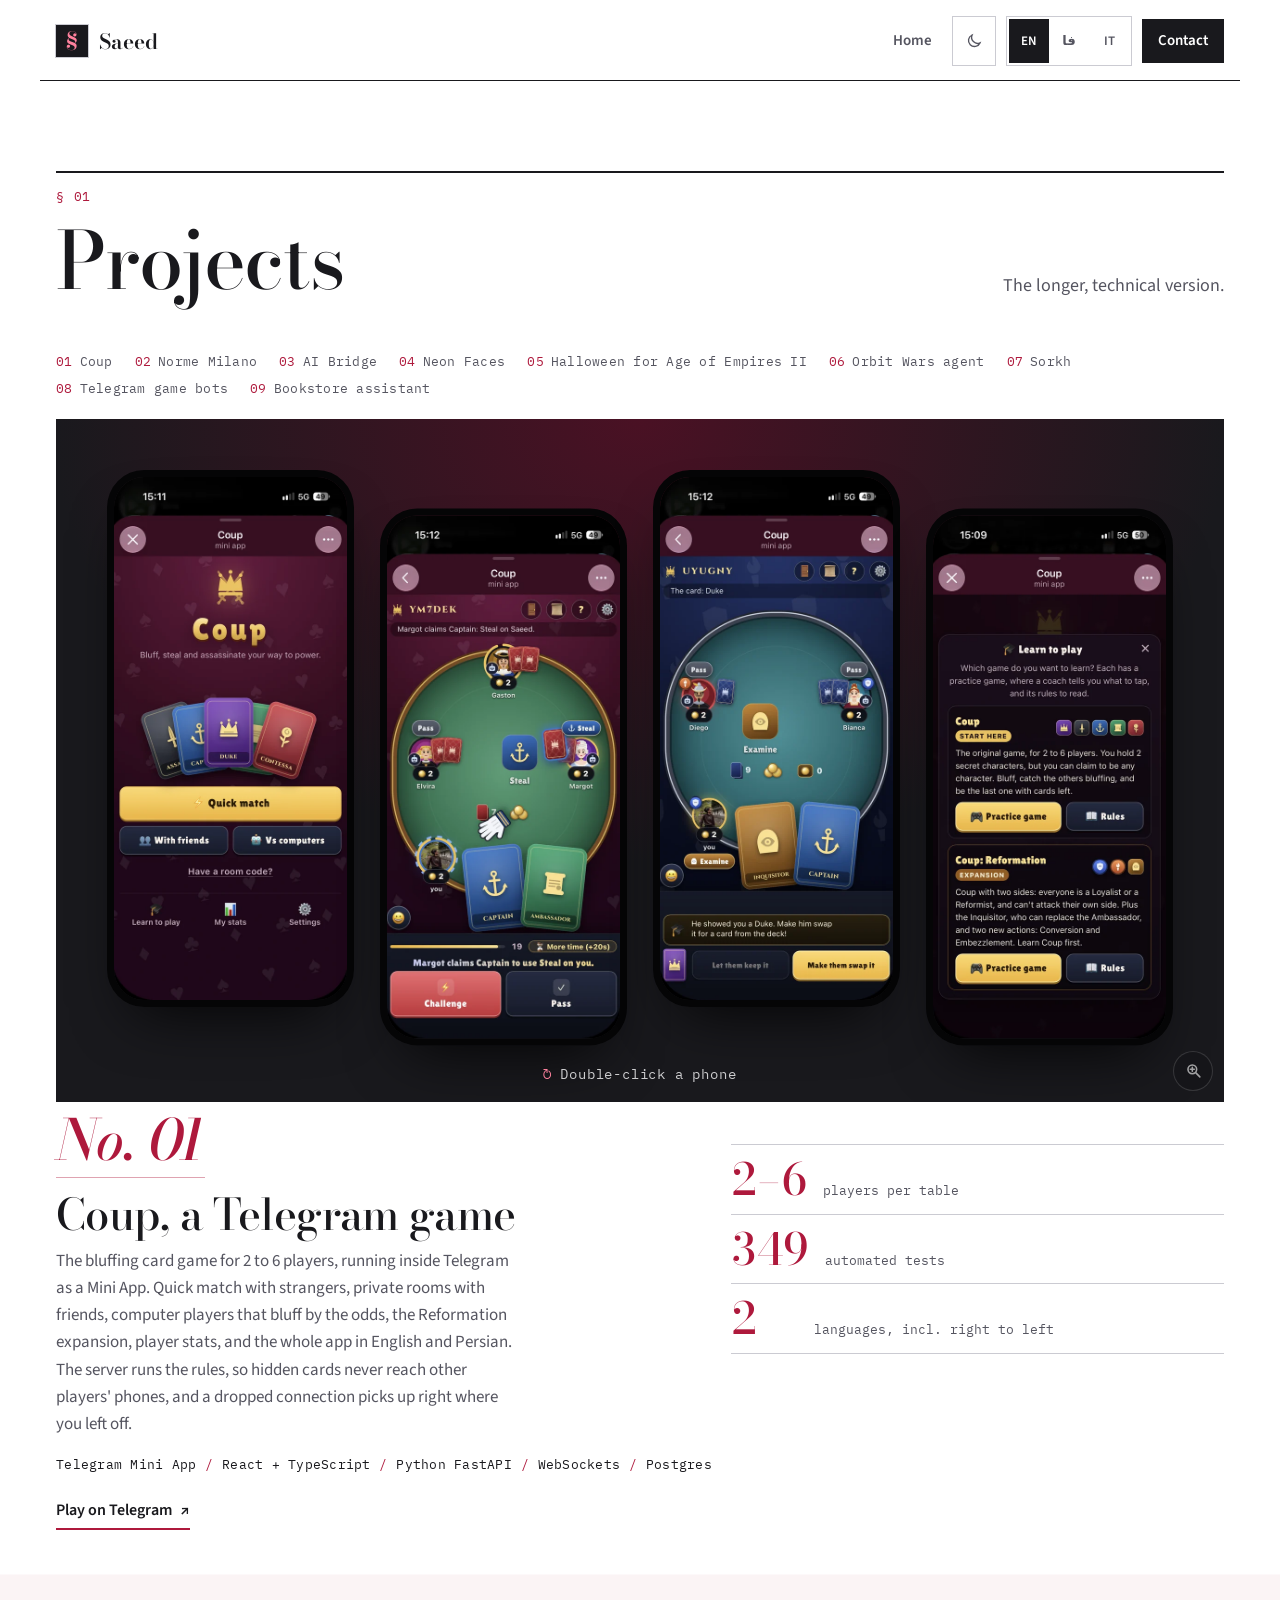
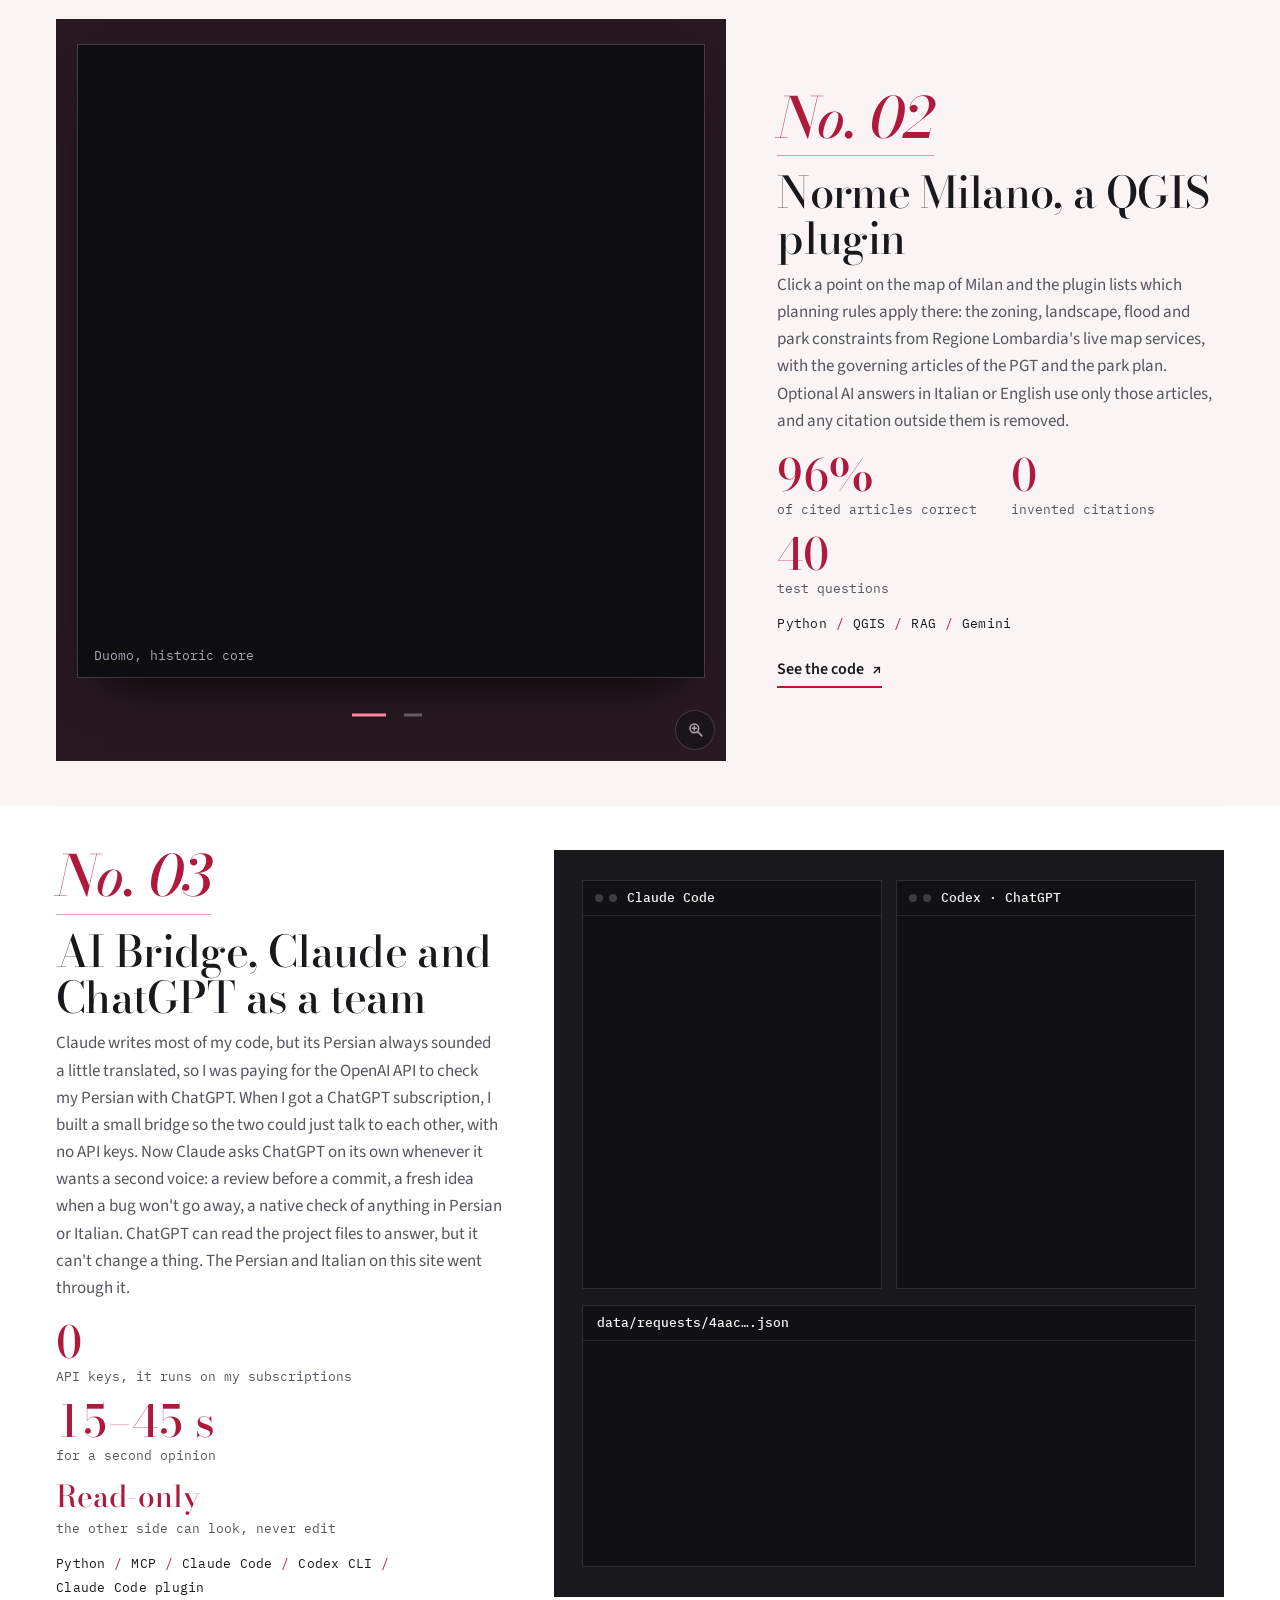
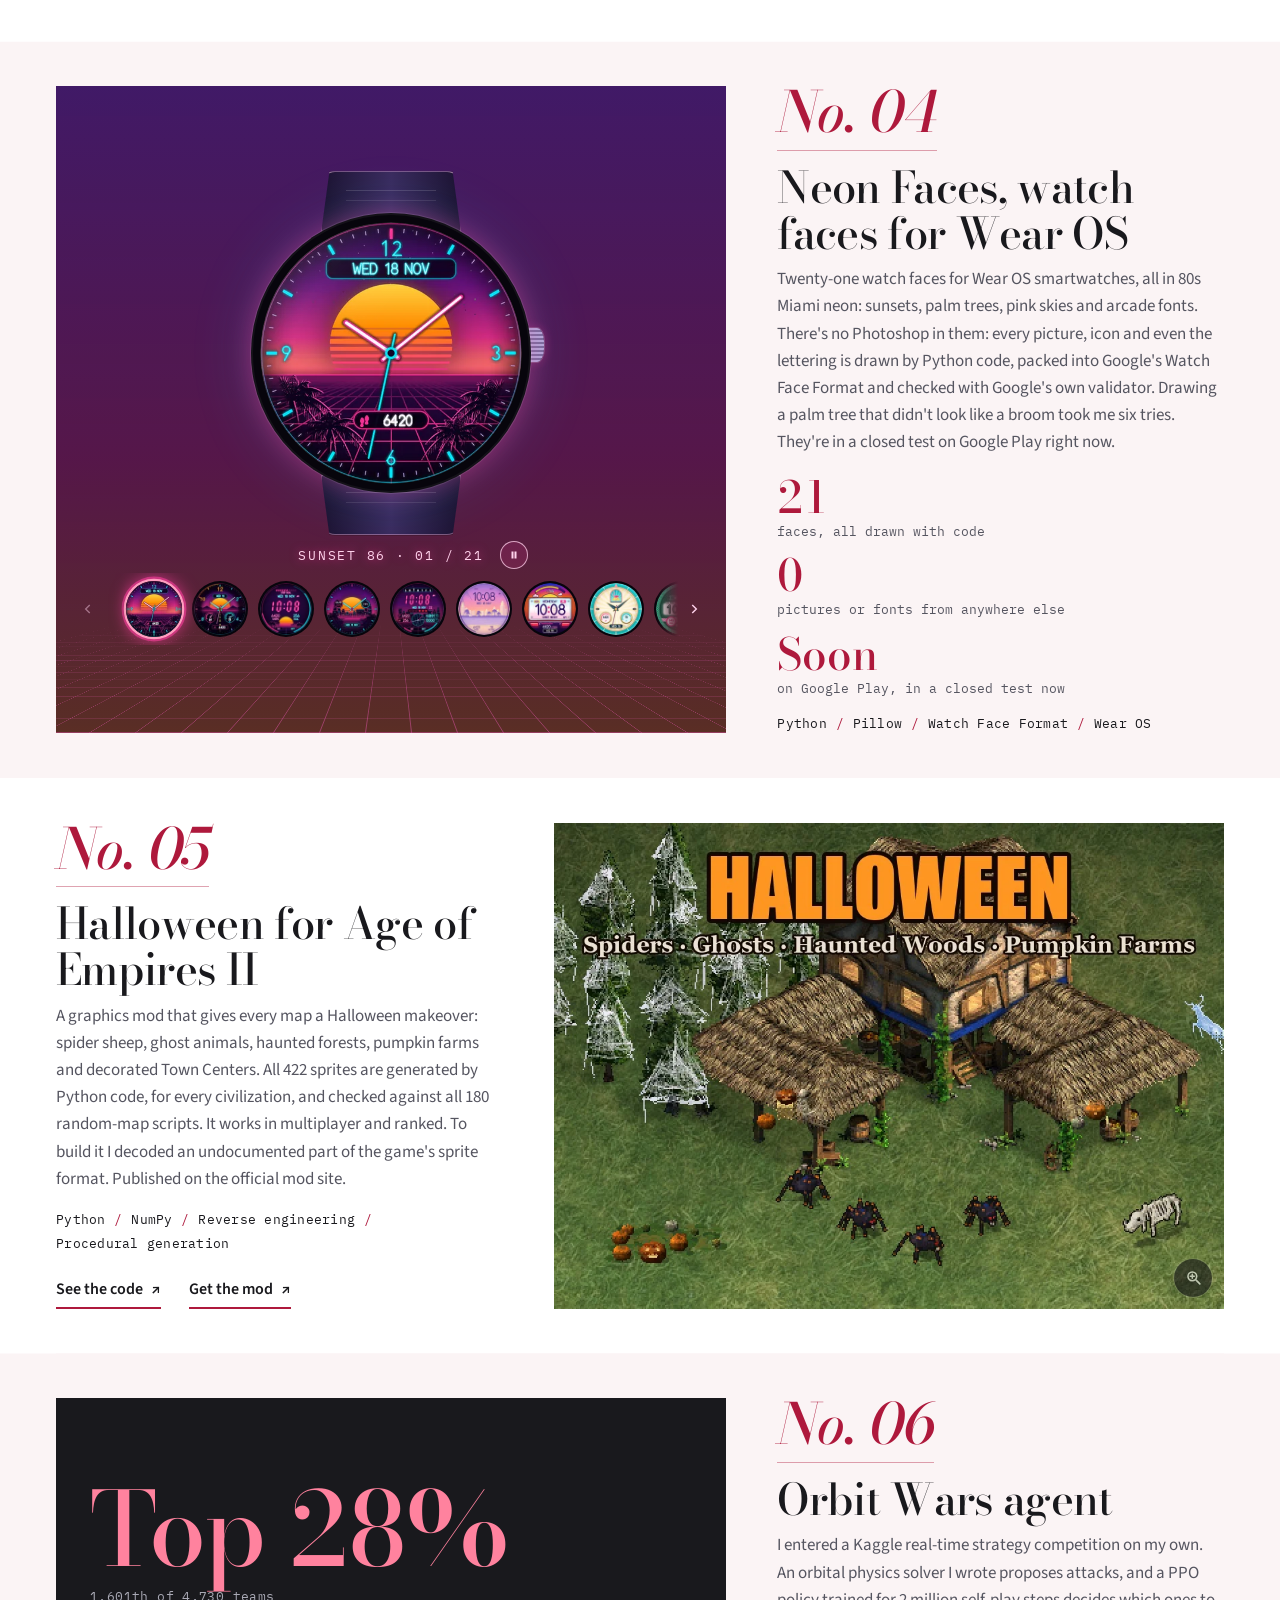
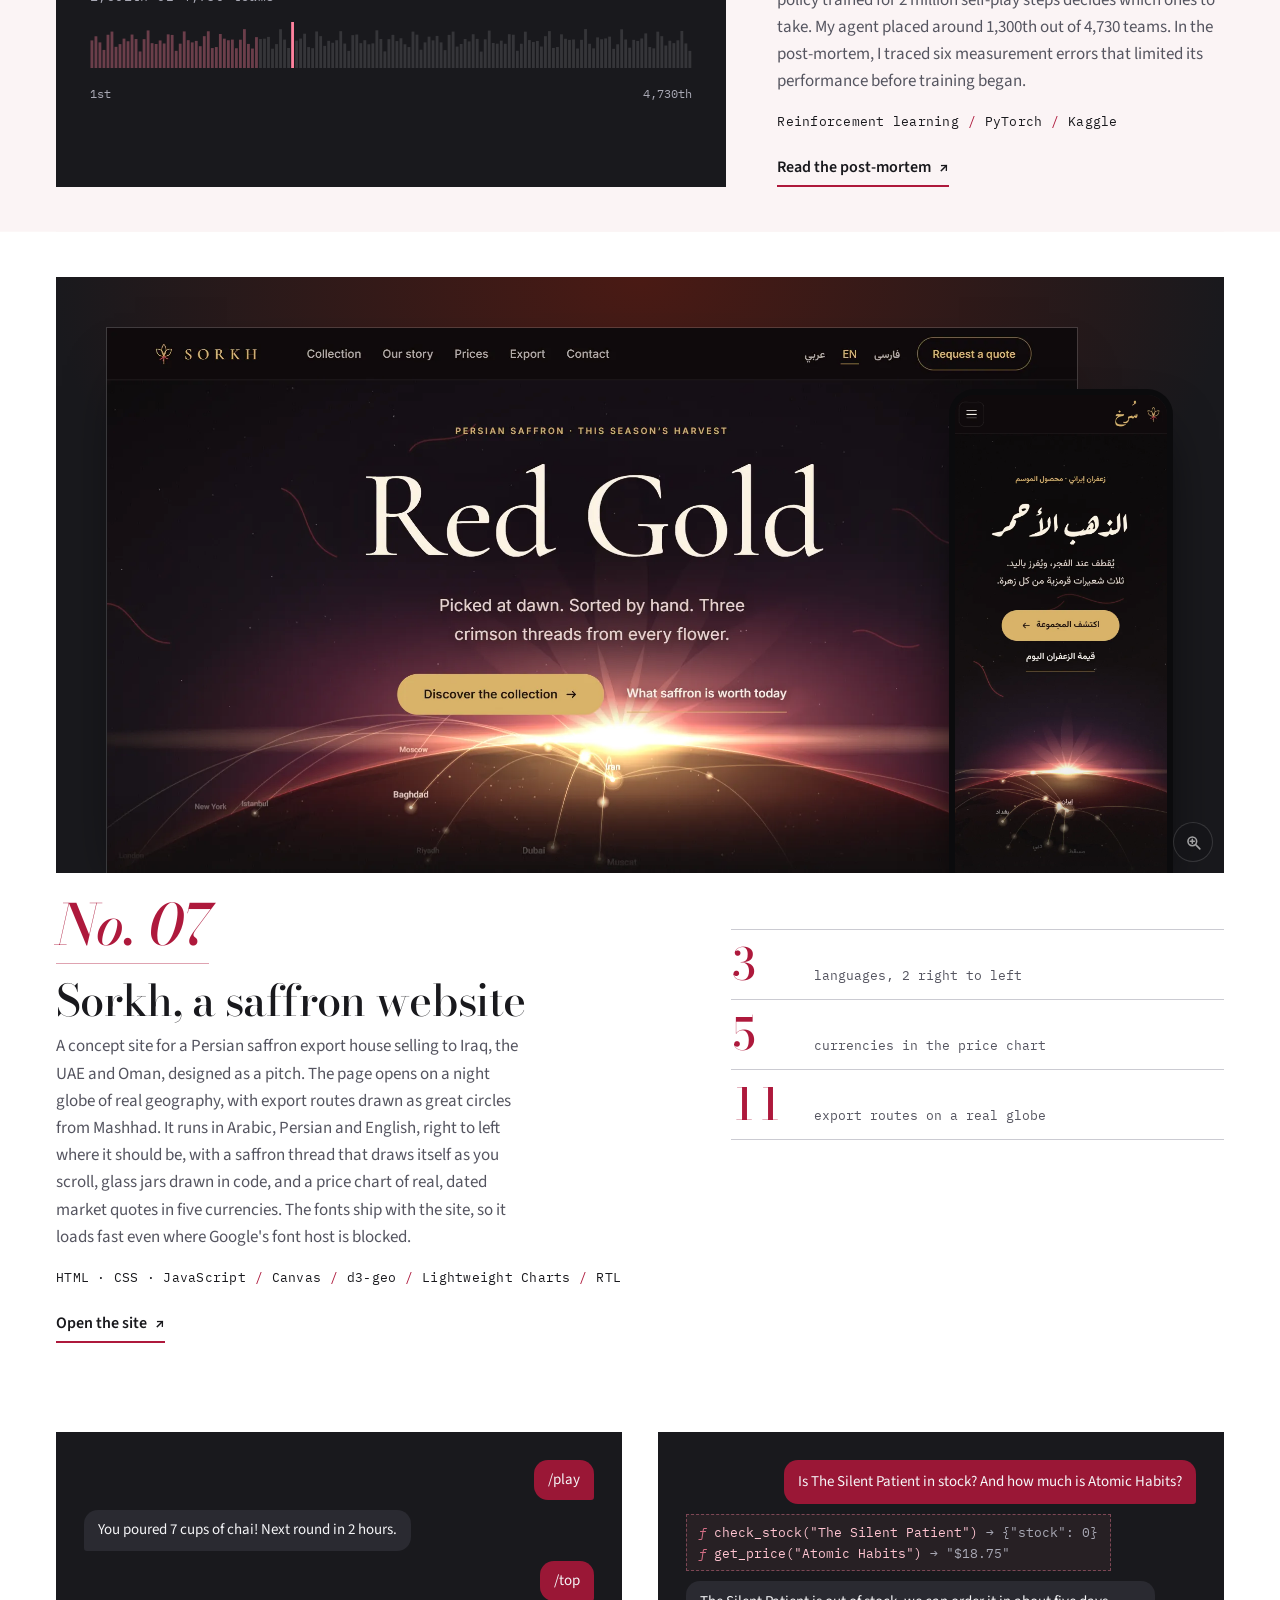
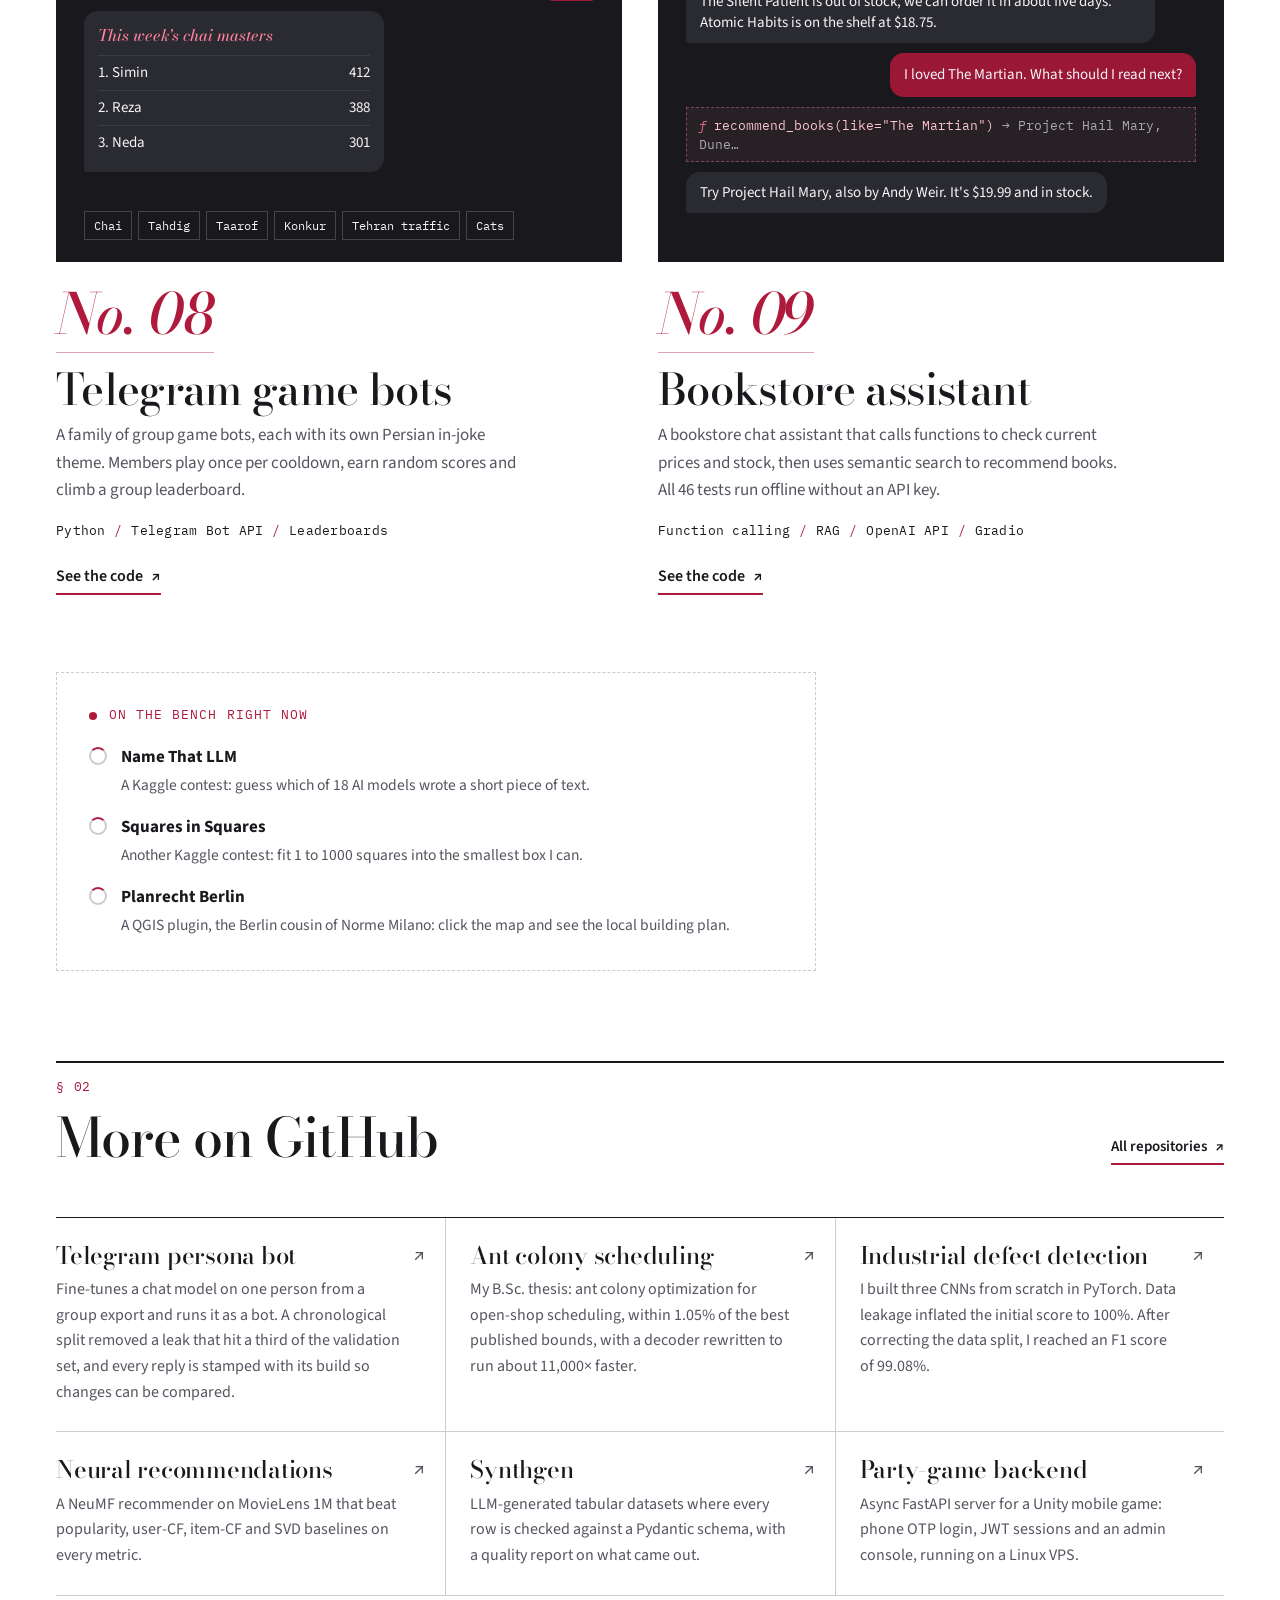
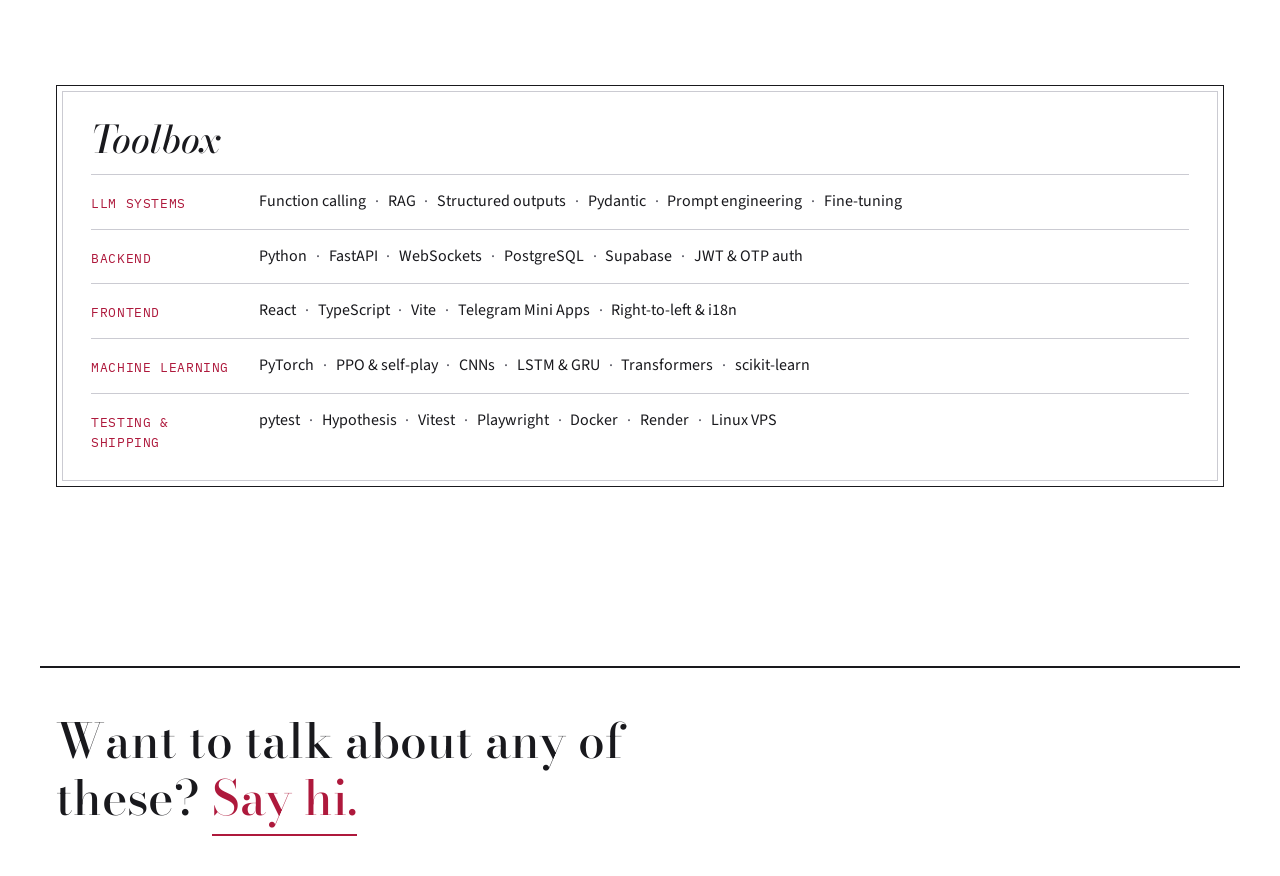
==== commit 6f523db7: "Use the dark hero for link previews og.jpg is now the dark render (the Duomo at night); the og:image" ====
--- a/projects/index.html
+++ b/projects/index.html
@@ -9,7 +9,7 @@
 <link rel="icon" type="image/png" sizes="192x192" href="../icon-192.png">
 <meta property="og:title" content="Projects · Saeed Sabzeh">
 <meta property="og:description" content="Saeed Sabzeh's projects in detail: a Telegram card game, a QGIS plugin for Milan's planning rules, a mod for Age of Empires II, a Kaggle reinforcement-learning agent and more.">
-<meta property="og:image" content="https://saeedsabzeh.com/og.jpg?v=2">
+<meta property="og:image" content="https://saeedsabzeh.com/og.jpg?v=3">
 <meta property="og:image:width" content="1200">
 <meta property="og:image:height" content="630">
 <meta property="og:image:alt" content="Saeed Sabzeh">
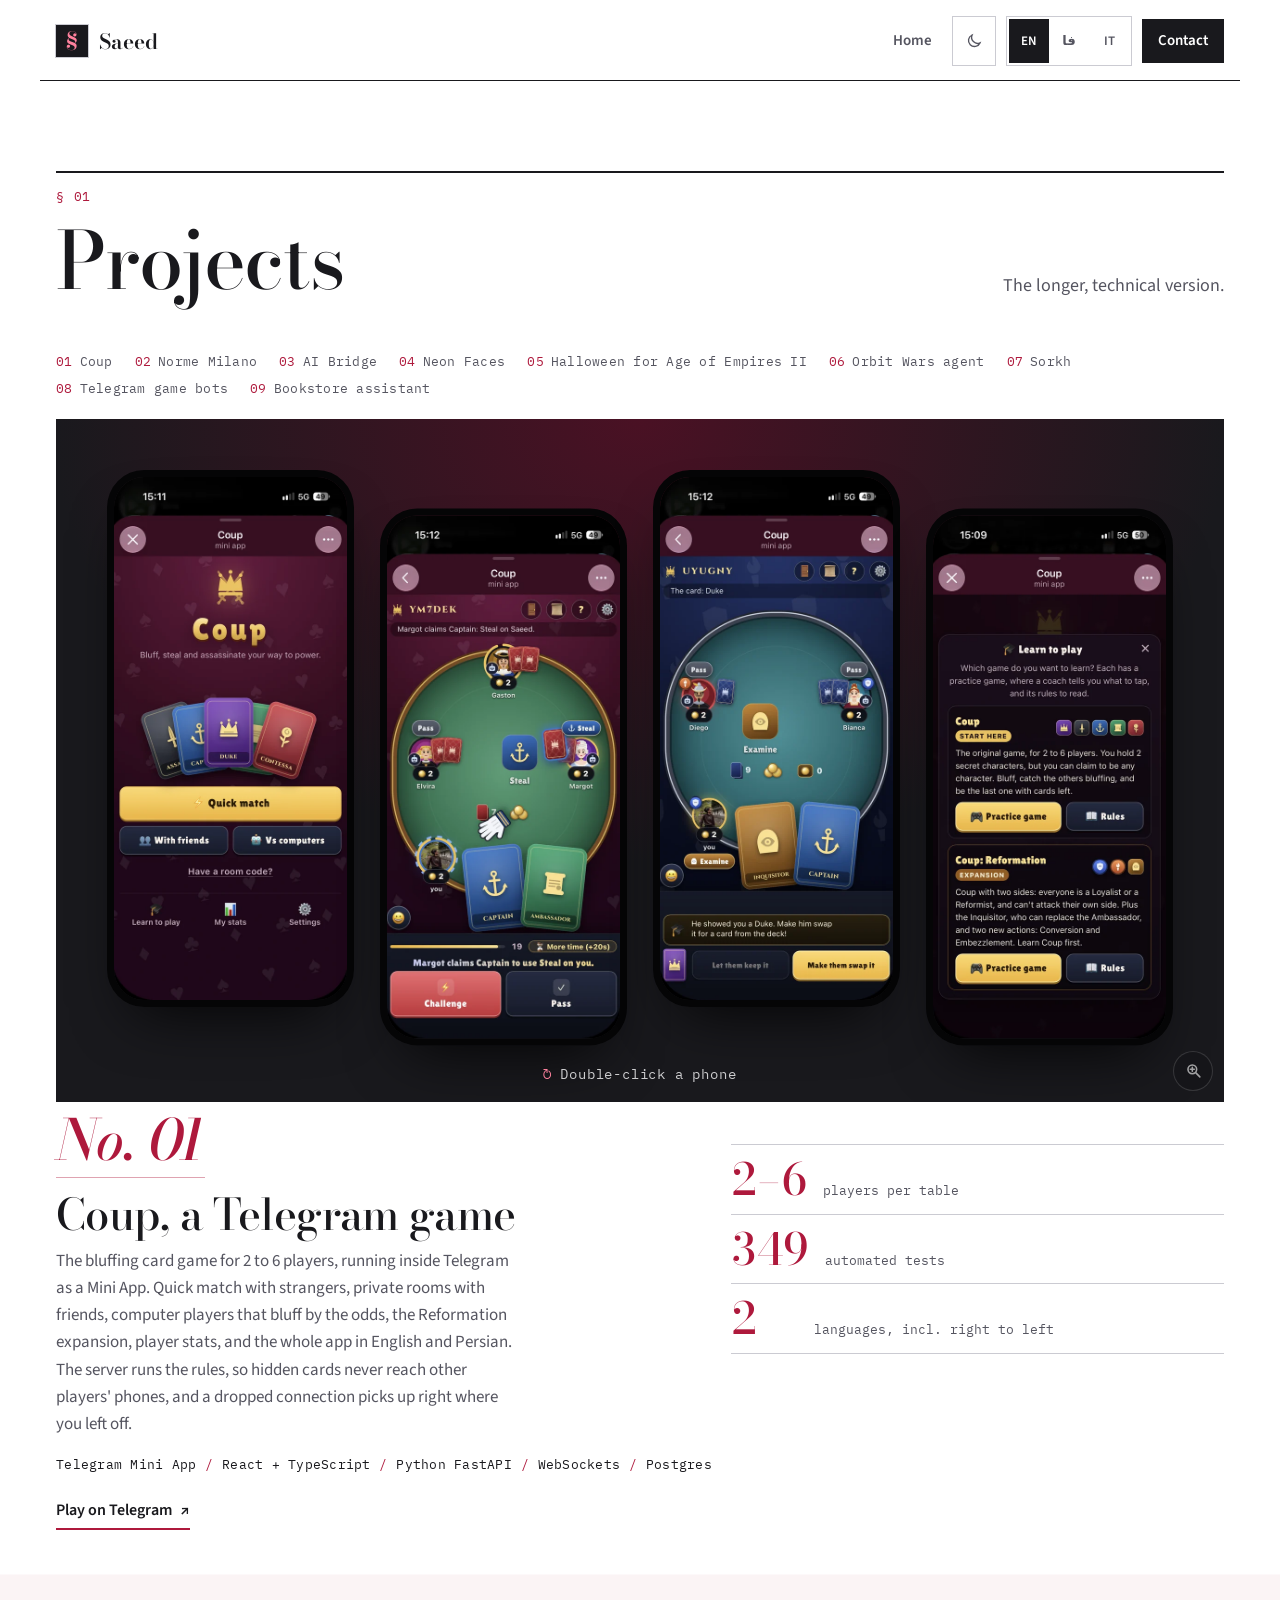
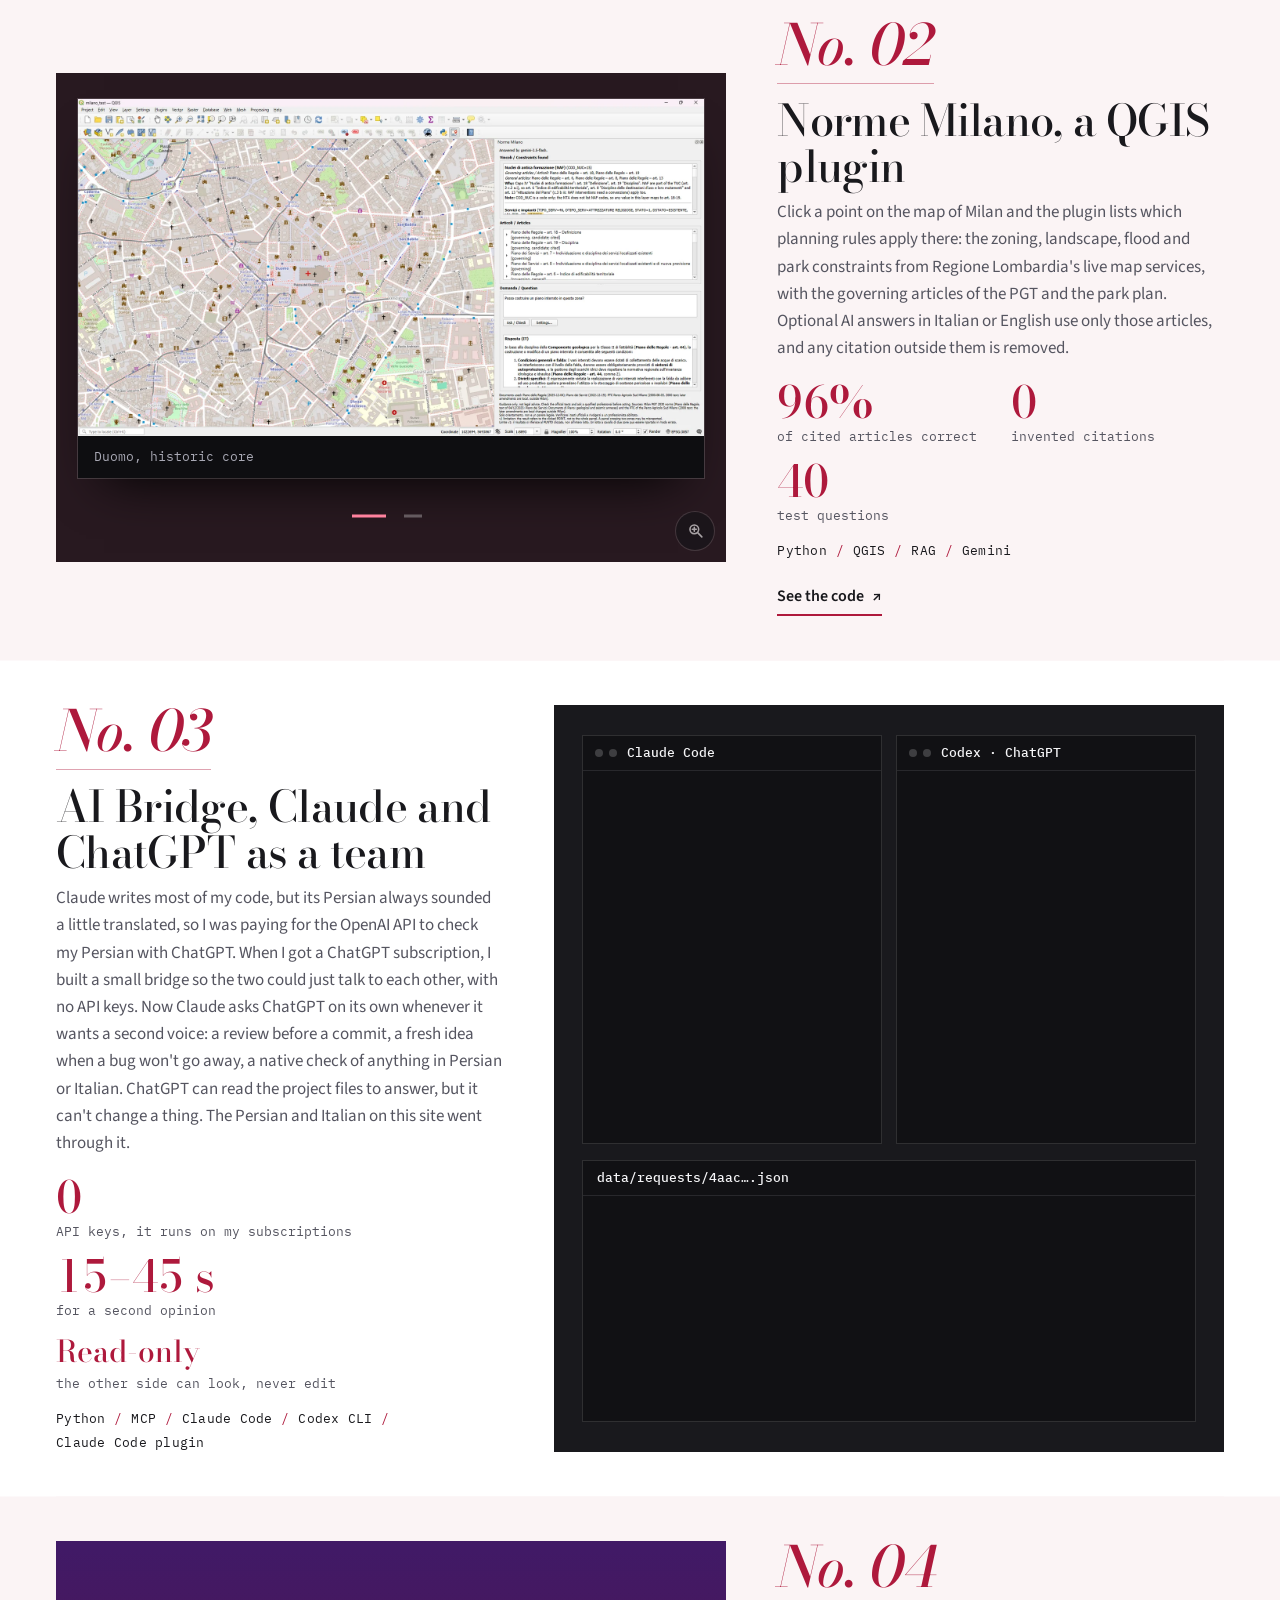
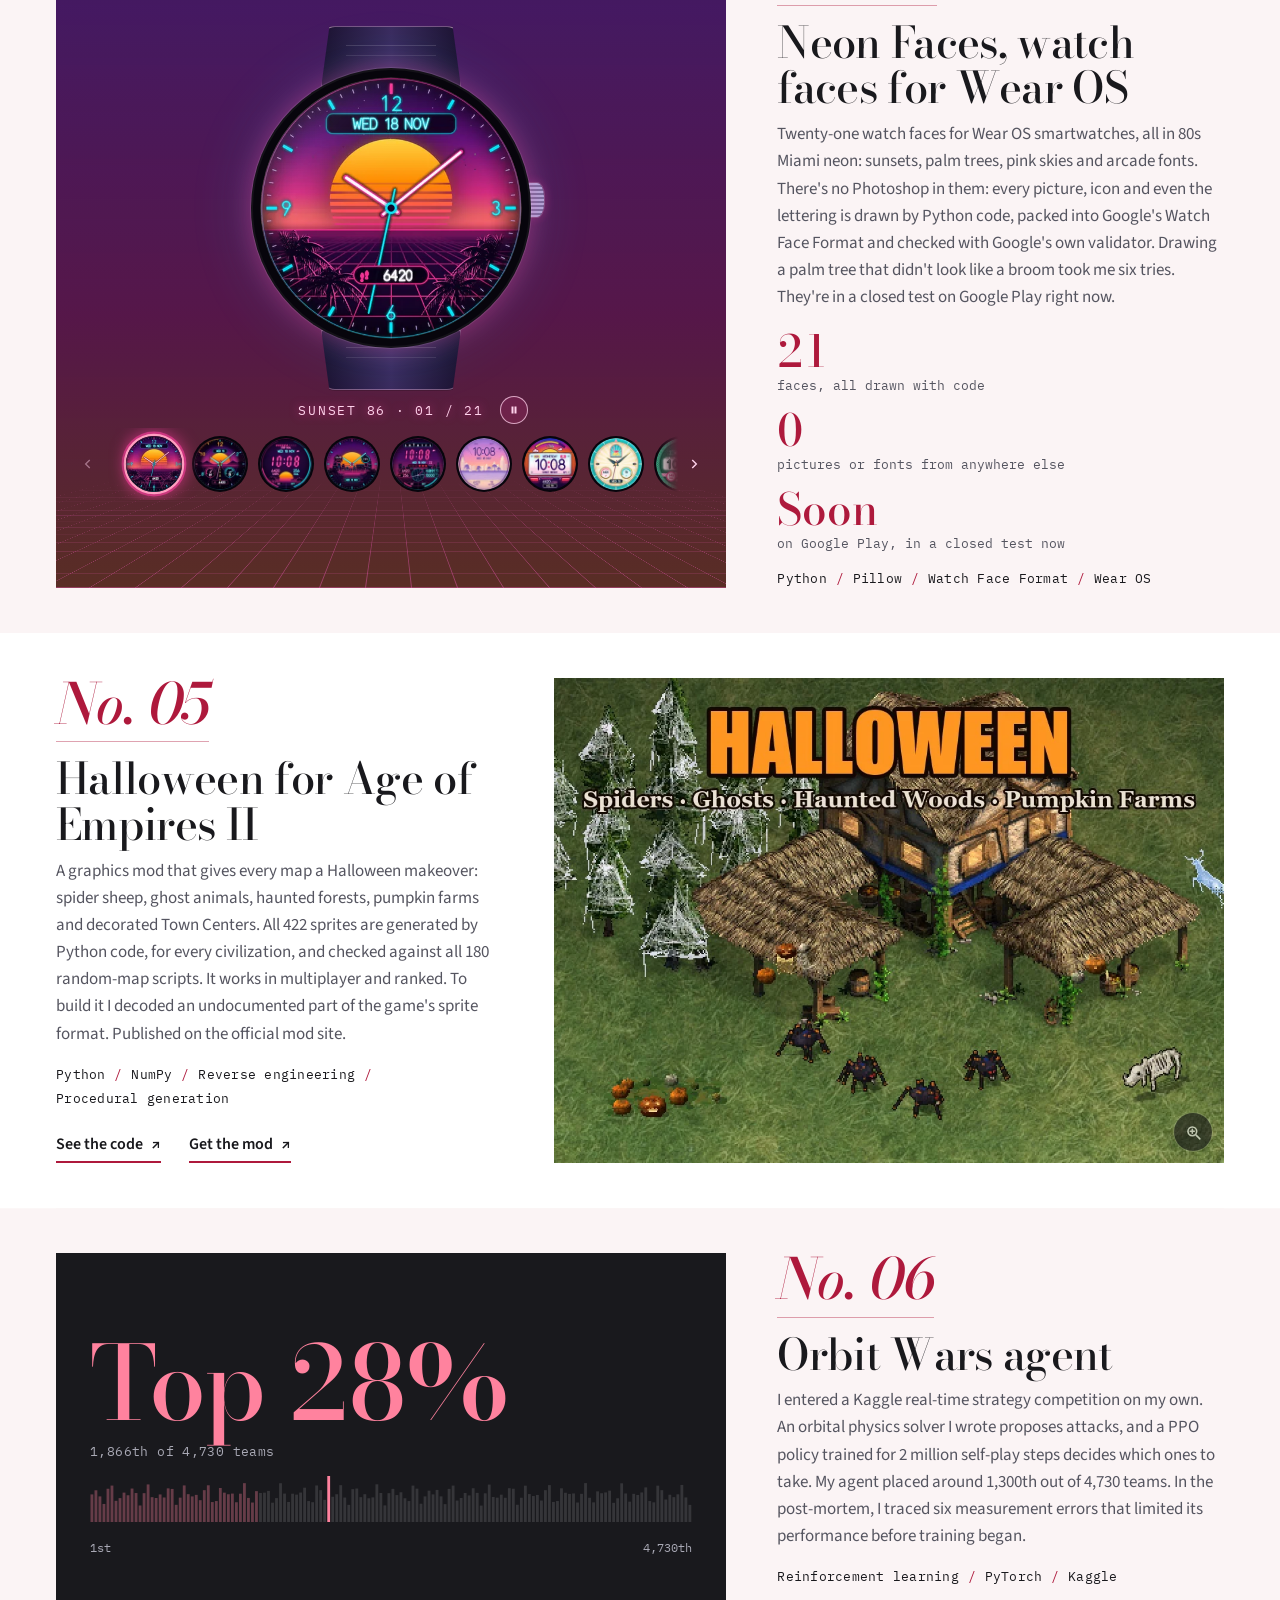
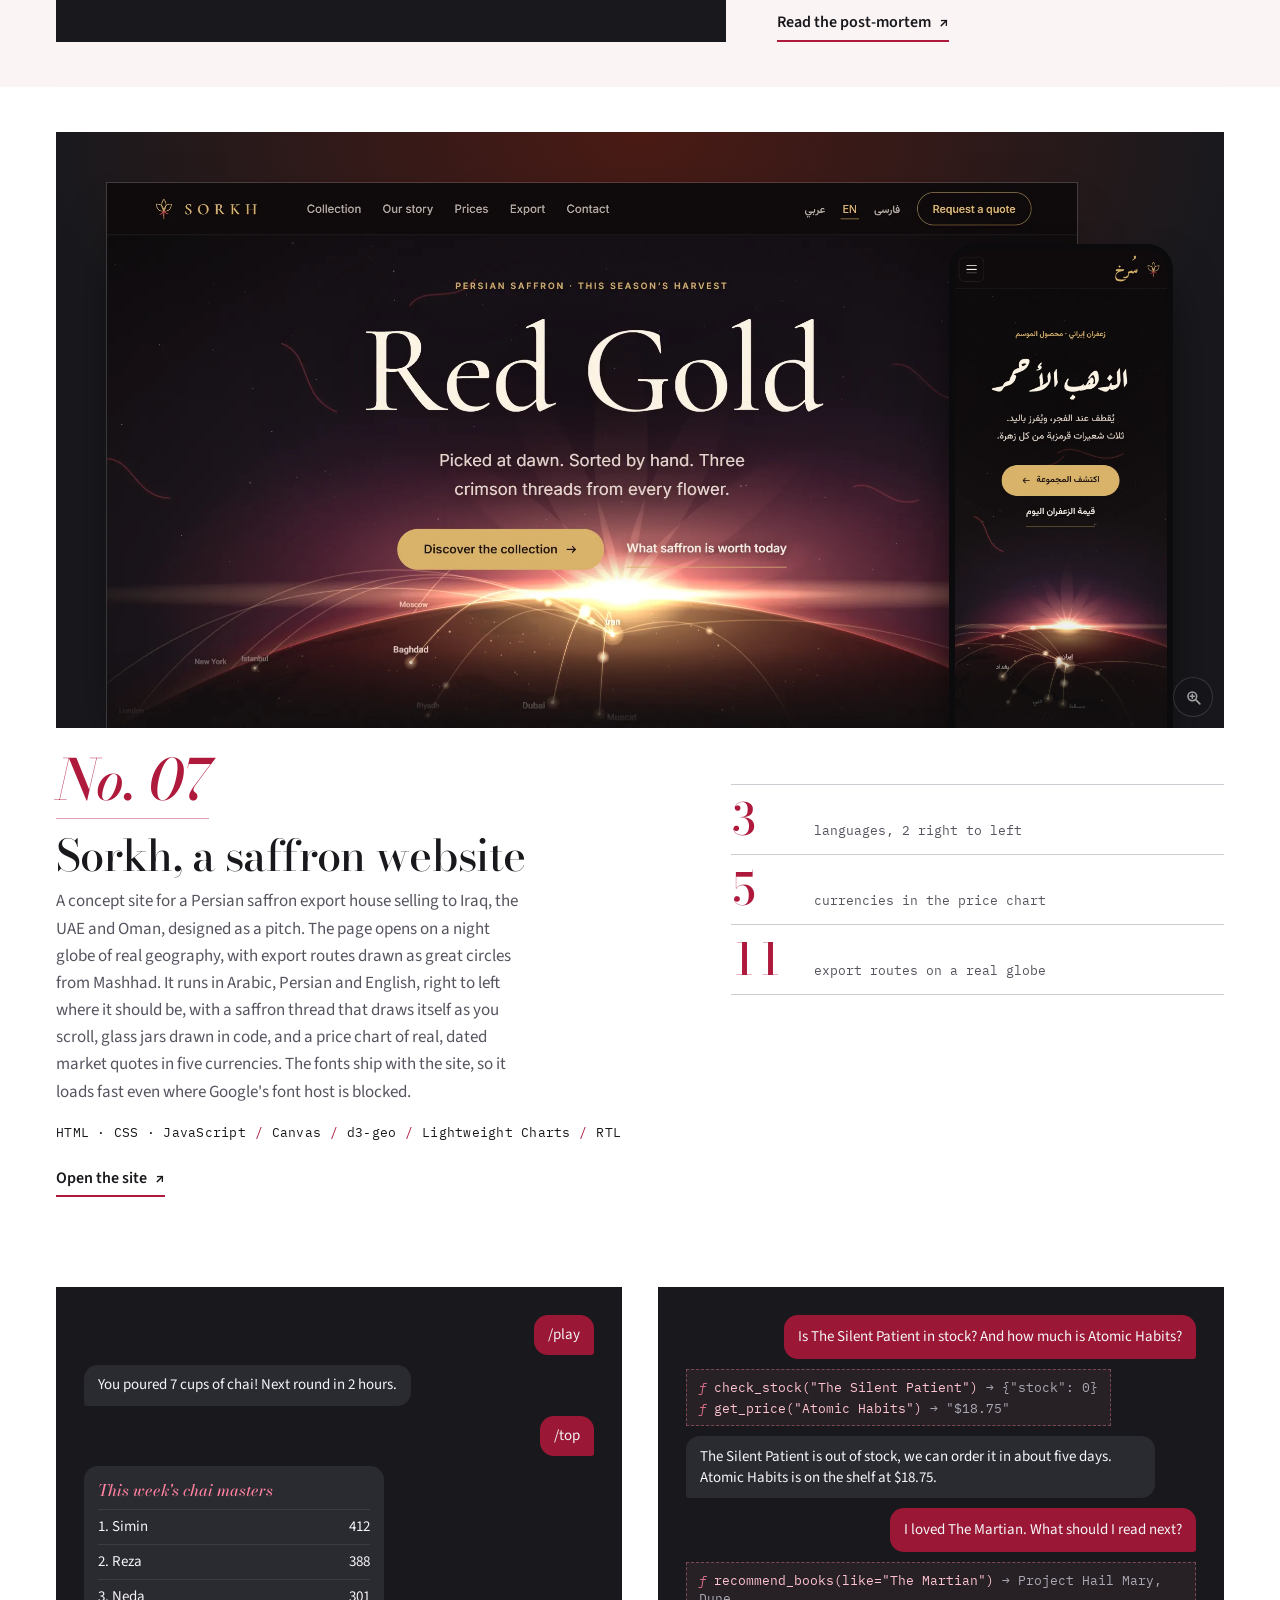
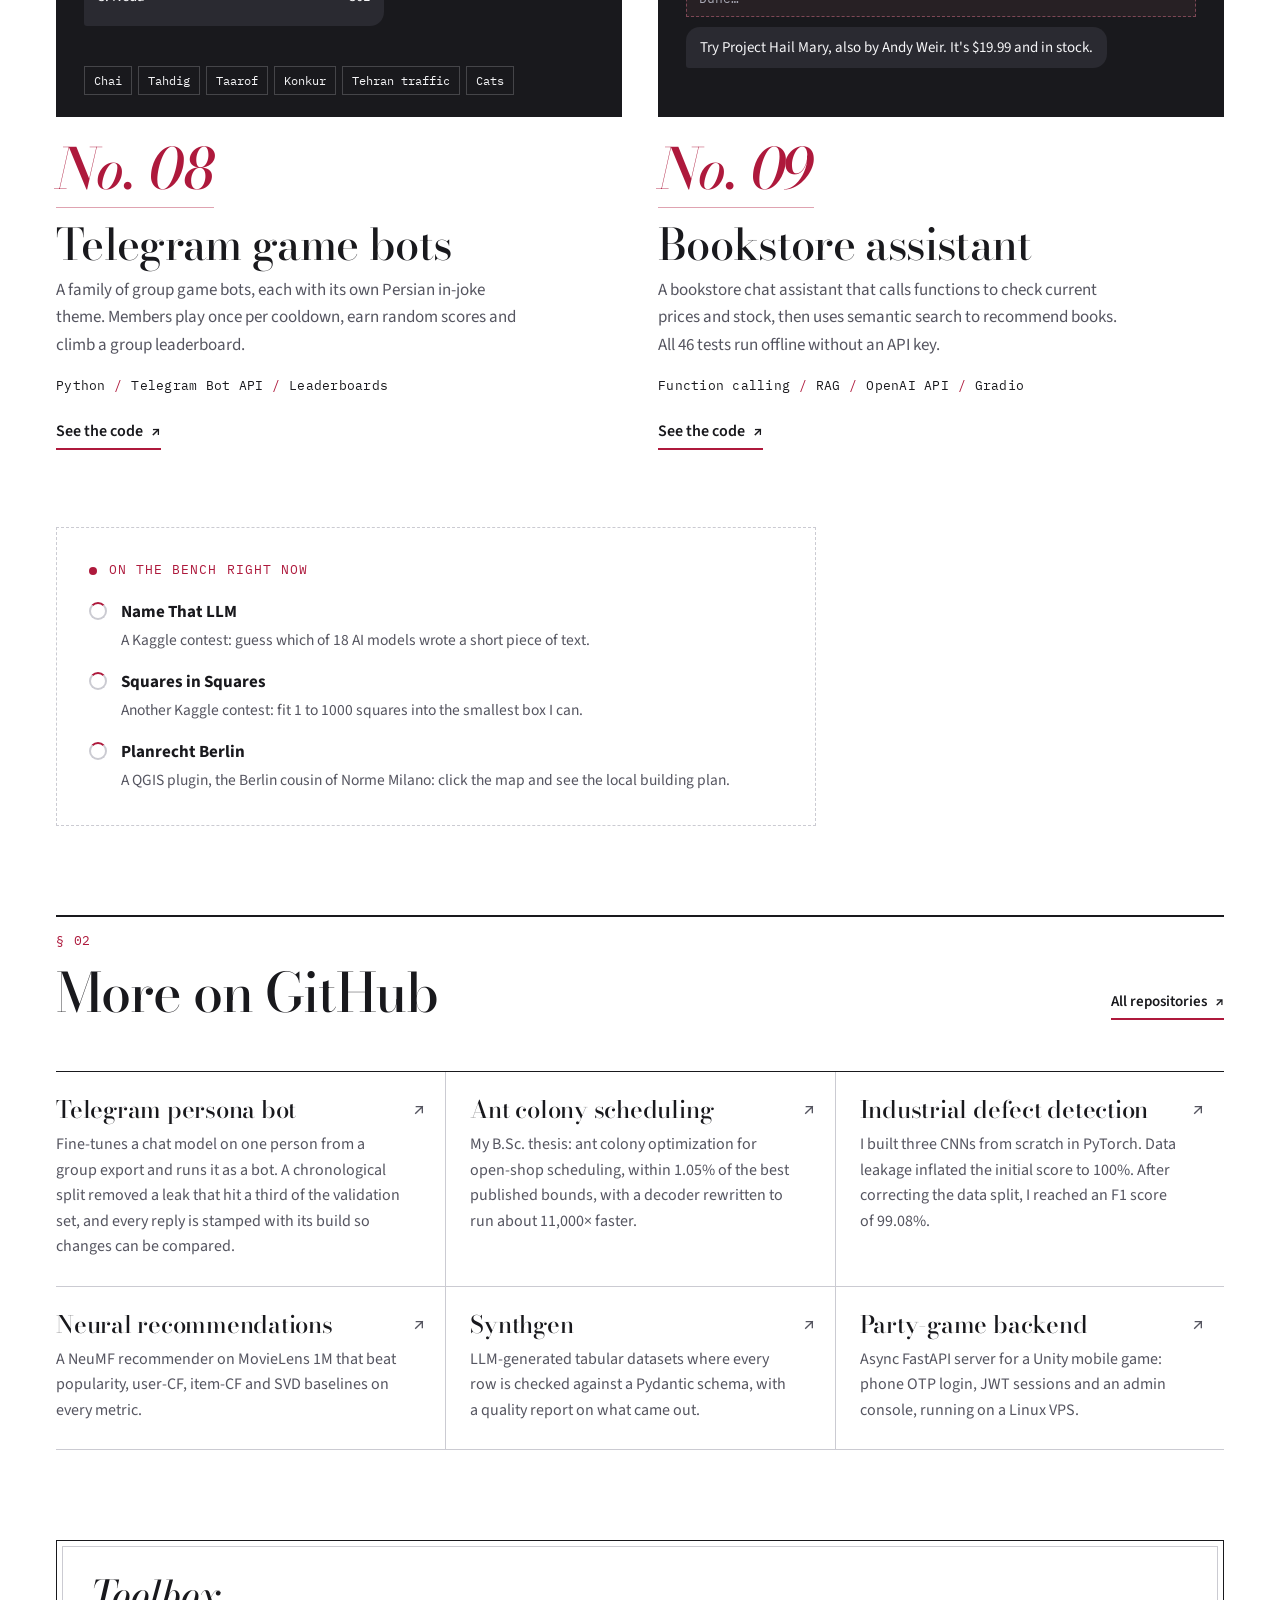
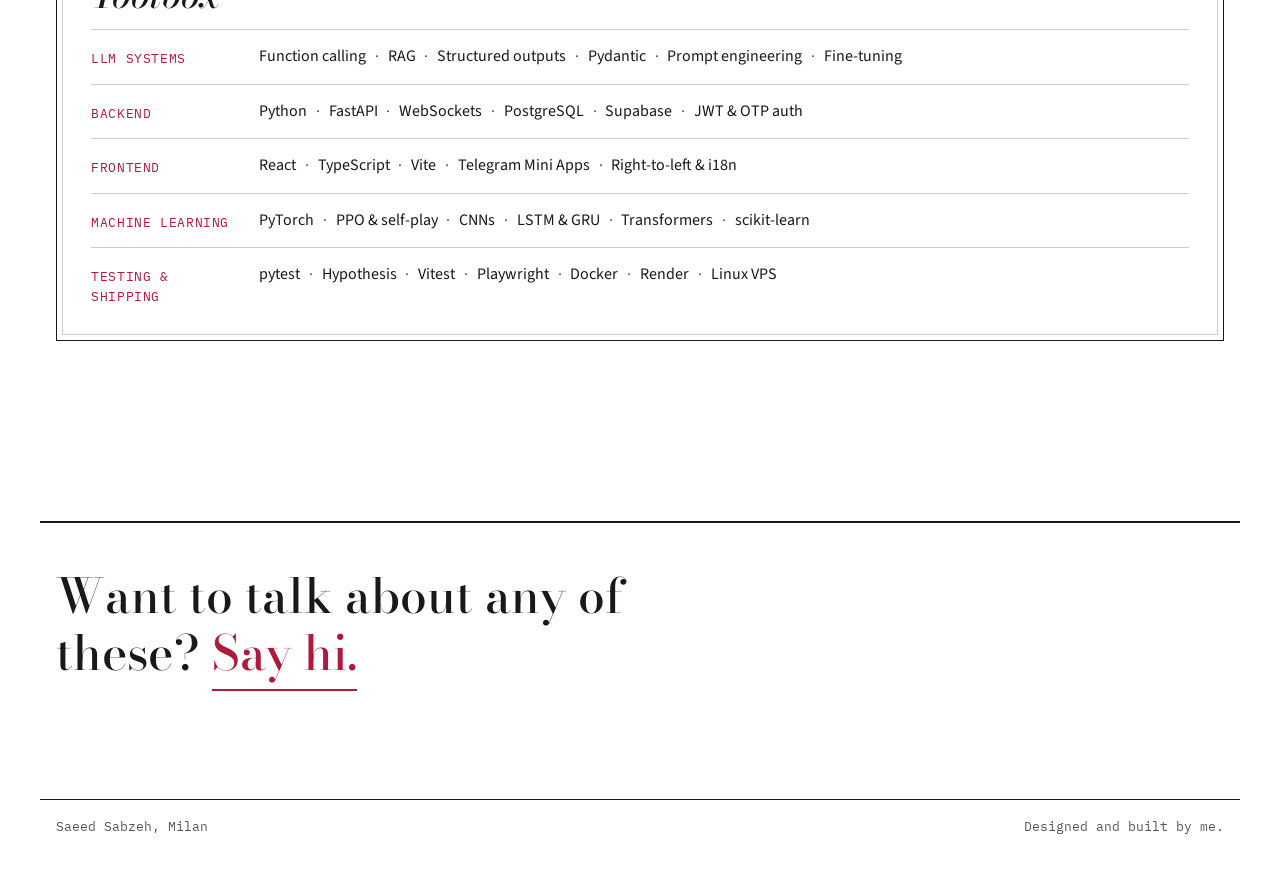
==== commit 8c1fd179: "Keep the night lamp dimmer off the face The dimmer that softens the street lamp in the night photo r" ====
--- a/projects/index.html
+++ b/projects/index.html
@@ -9,7 +9,7 @@
 <link rel="icon" type="image/png" sizes="192x192" href="../icon-192.png">
 <meta property="og:title" content="Projects · Saeed Sabzeh">
 <meta property="og:description" content="Saeed Sabzeh's projects in detail: a Telegram card game, a QGIS plugin for Milan's planning rules, a mod for Age of Empires II, a Kaggle reinforcement-learning agent and more.">
-<meta property="og:image" content="https://saeedsabzeh.com/og.jpg?v=3">
+<meta property="og:image" content="https://saeedsabzeh.com/og.jpg?v=4">
 <meta property="og:image:width" content="1200">
 <meta property="og:image:height" content="630">
 <meta property="og:image:alt" content="Saeed Sabzeh">
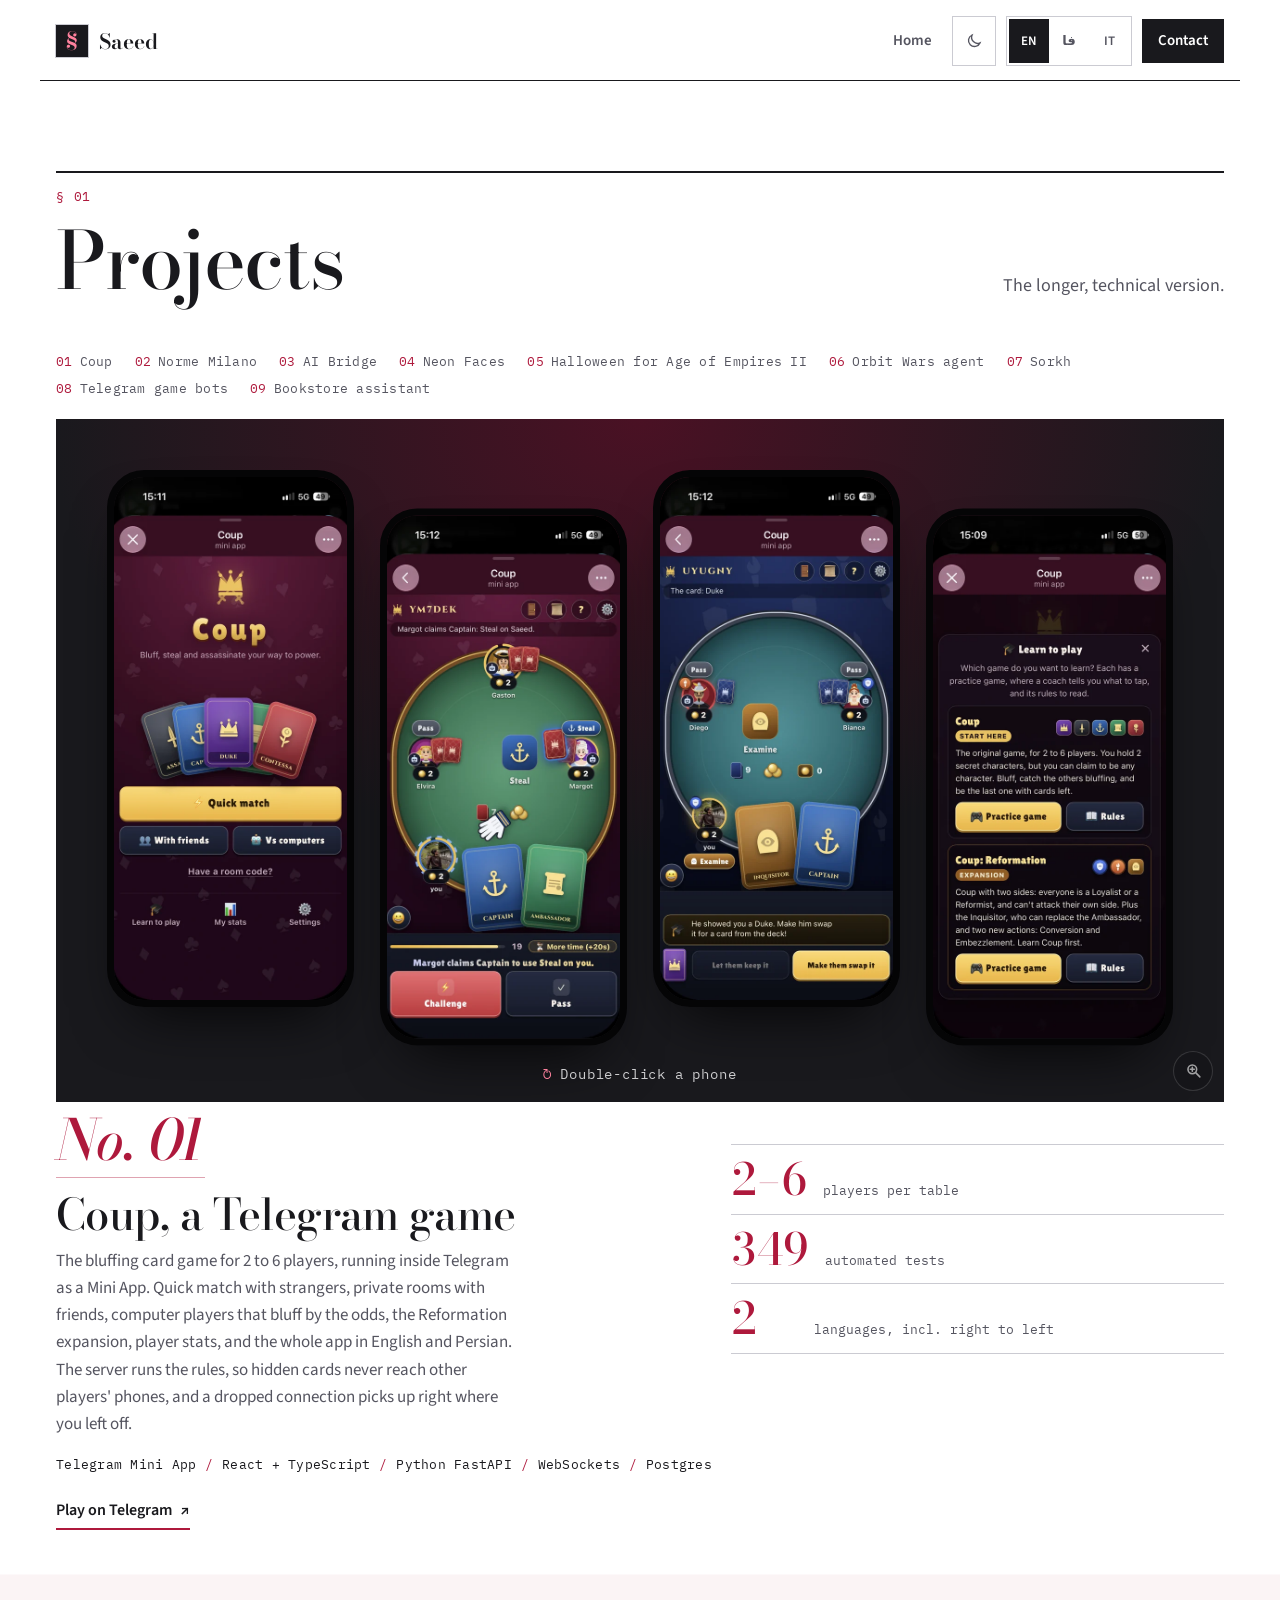
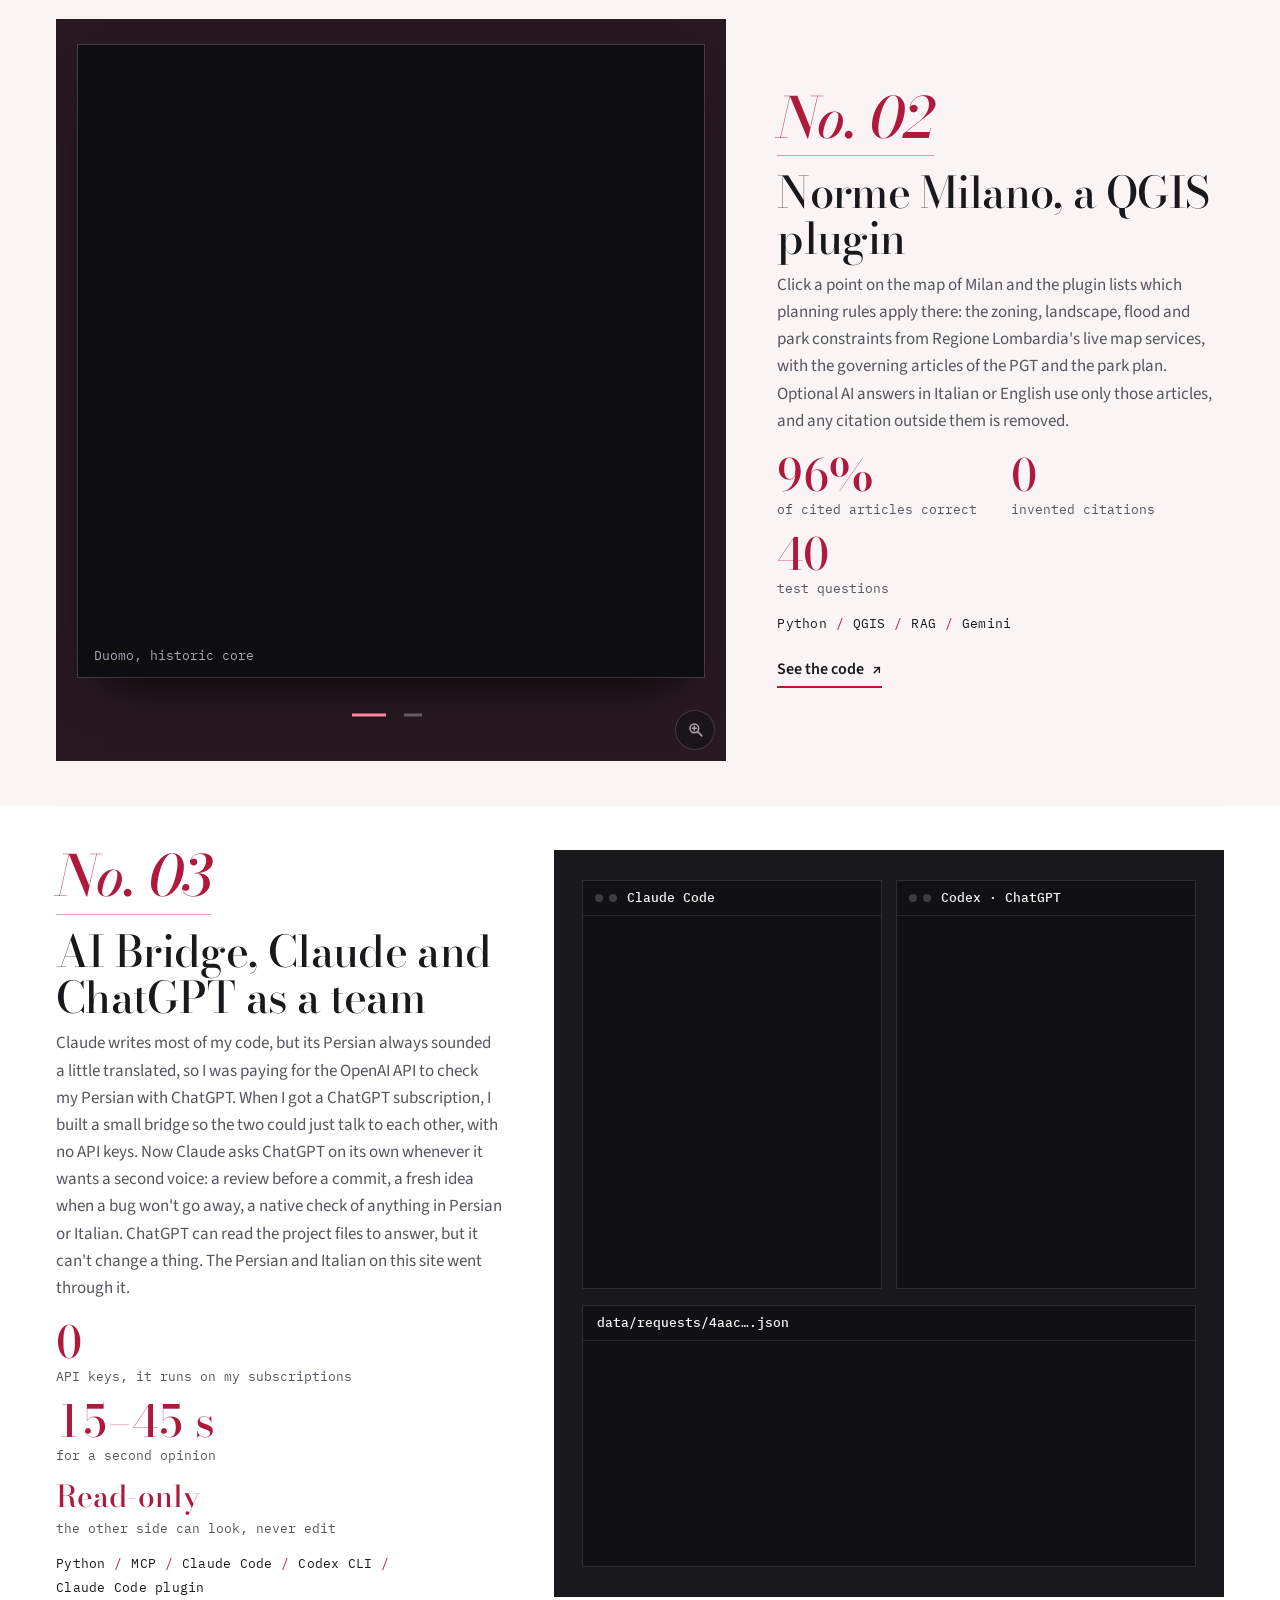
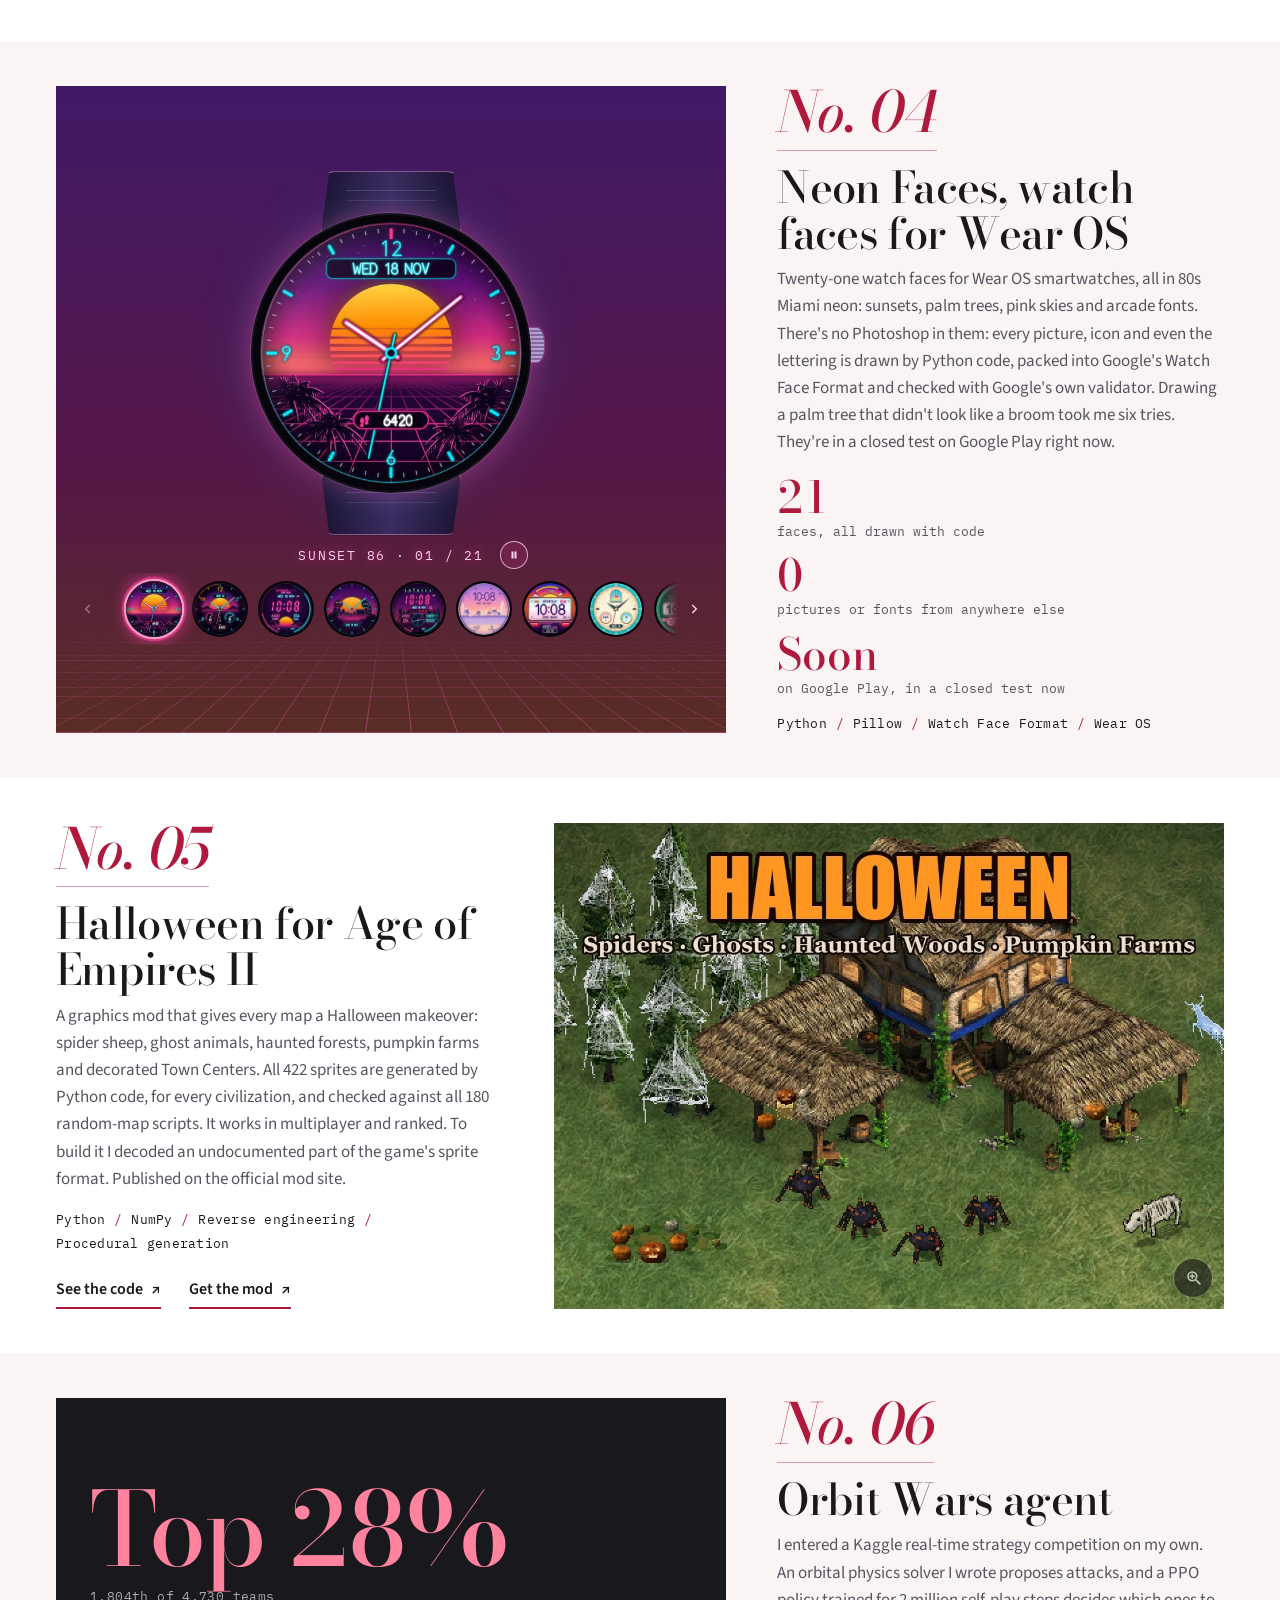
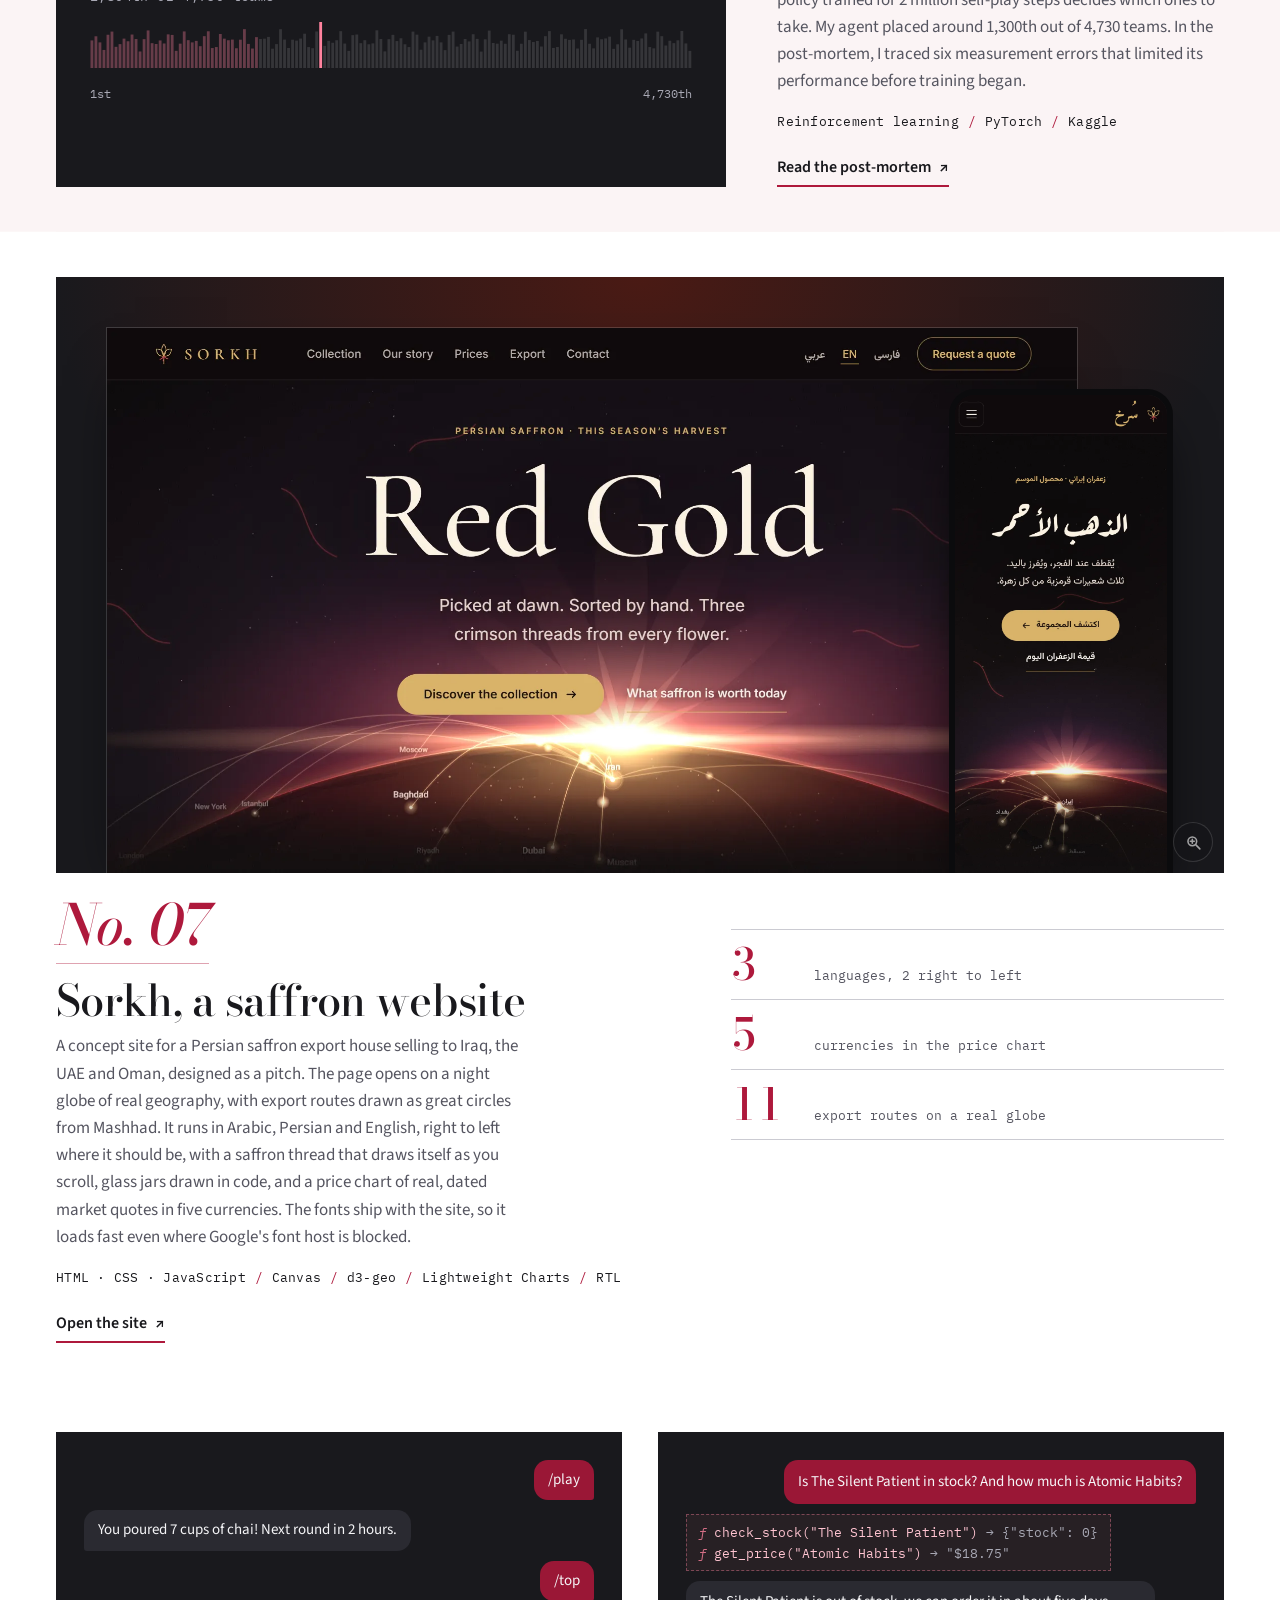
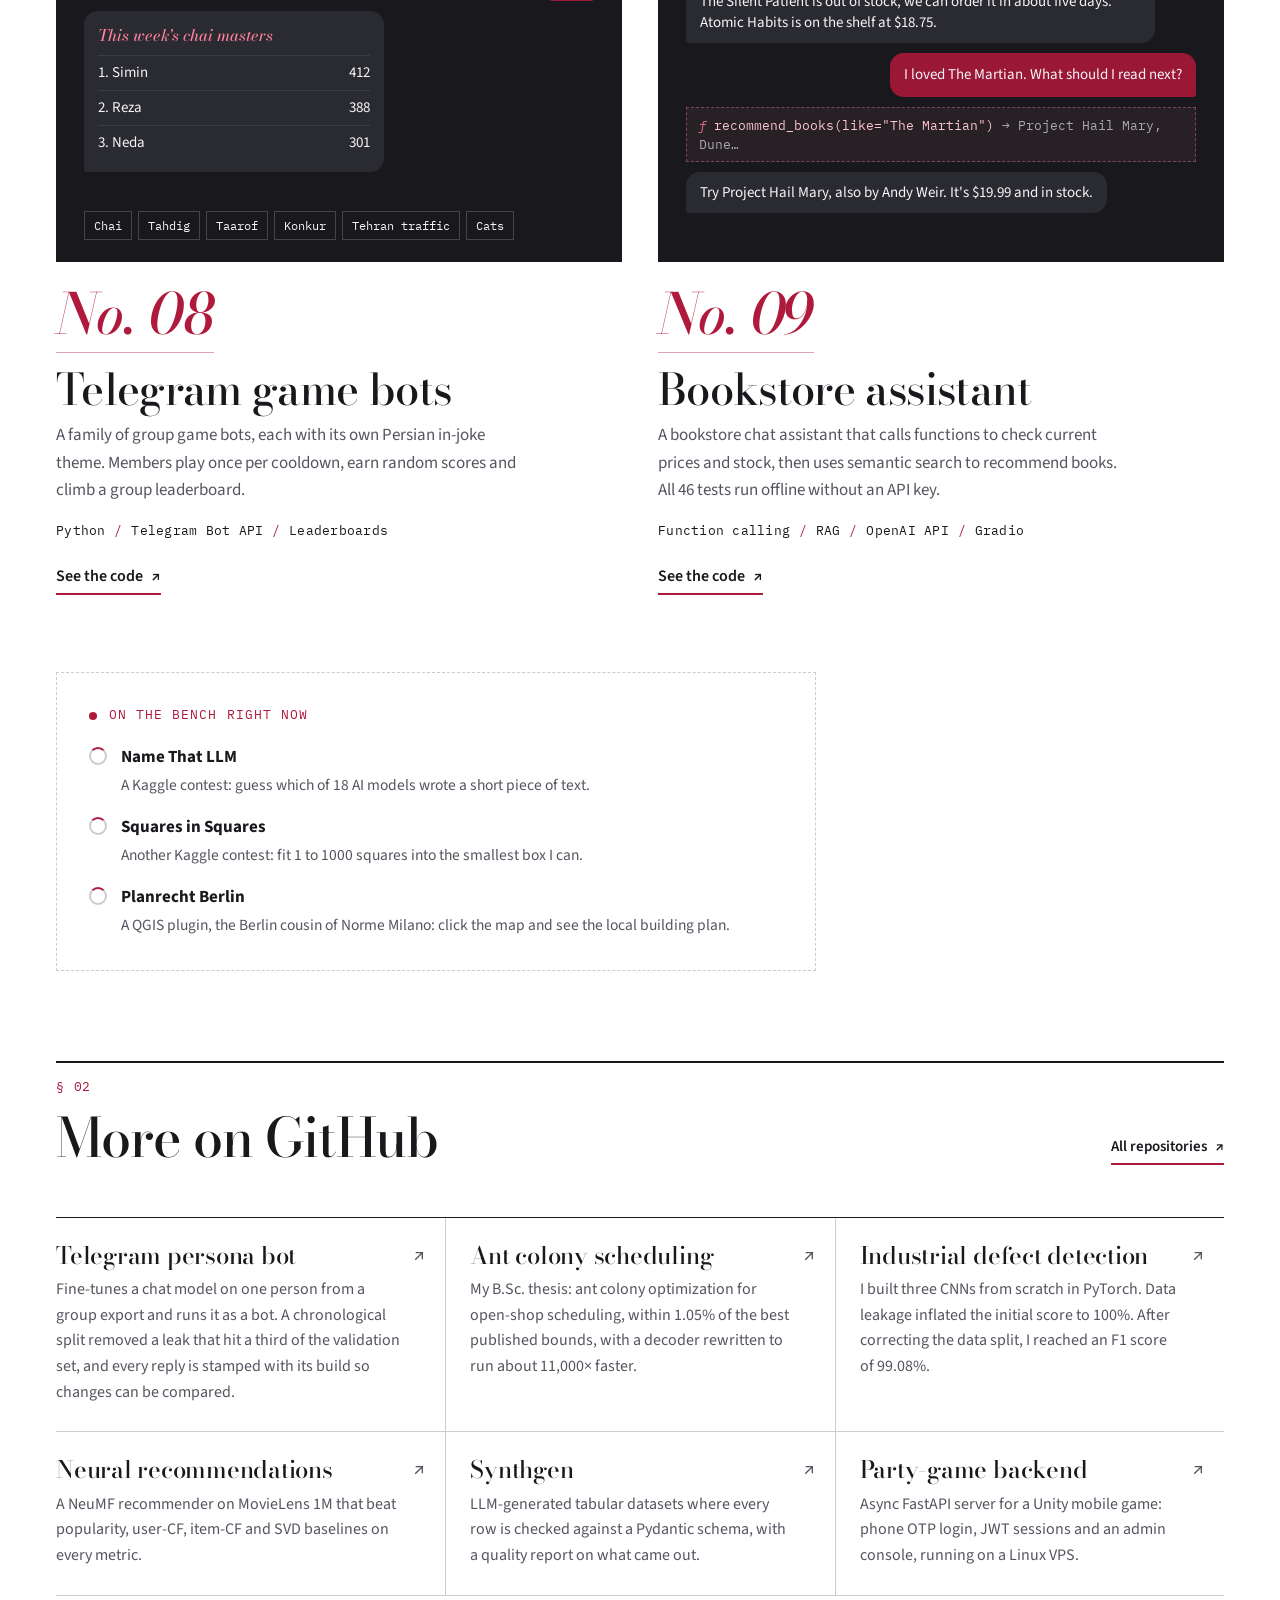
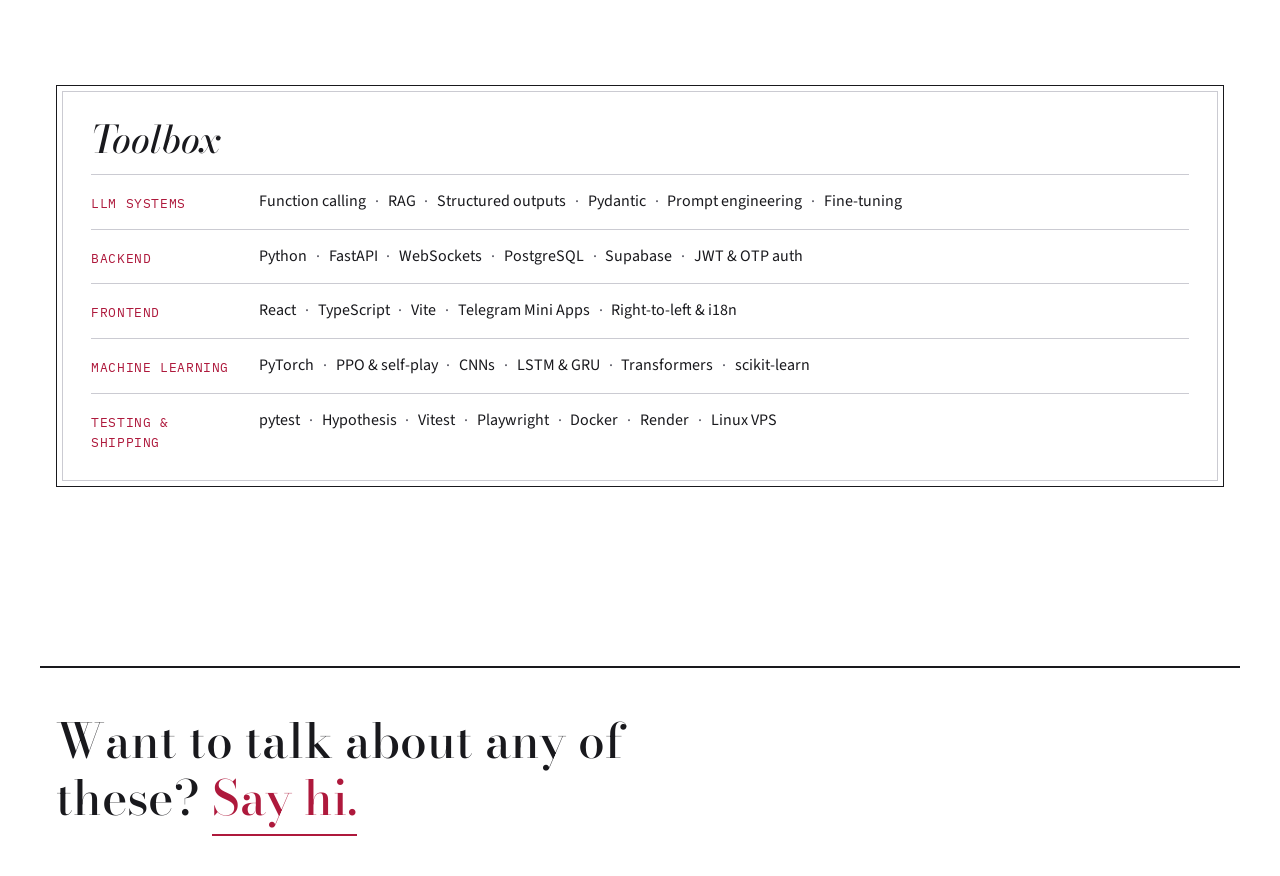
==== commit 15e0d768: "Polish Persian and Italian copy, add the Norme Milano demo - Persian and Italian text reviewed with " ====
--- a/projects/index.html
+++ b/projects/index.html
@@ -27,7 +27,7 @@
 <link rel="preconnect" href="https://fonts.gstatic.com" crossorigin>
 <link href="https://fonts.googleapis.com/css2?family=Bodoni+Moda:ital,opsz,wght@0,6..96,400..700;1,6..96,400..700&family=IBM+Plex+Mono:wght@400;500&family=Markazi+Text:wght@400..700&family=Source+Sans+3:wght@400..700&family=Vazirmatn:wght@400;600;700&display=swap" rel="stylesheet">
 <script>try{var t=localStorage.getItem("theme");if(t==="light"||t==="dark")document.documentElement.dataset.theme=t;if(localStorage.getItem("vice")==="1"){var d=document;d.documentElement.setAttribute("data-vice","1");d.querySelectorAll('meta[name=theme-color]').forEach(function(m){m.content="#b98dba"});var l=d.createElement("link");l.rel="preload";l.as="image";l.href="../img/vice-bg.webp";d.head.appendChild(l)}}catch(e){}</script>
-<link rel="stylesheet" href="../assets/site.css?v=53">
+<link rel="stylesheet" href="../assets/site.css?v=54">
 <link rel="stylesheet" href="../assets/bridge.css?v=4">
 </head>
 <body>
@@ -87,8 +87,9 @@
             <div class="qtrack">
               <figure class="qslide" aria-roledescription="slide" data-i-aria-roledescription="slideLabel">
                 <a href="../img/qgis-duomo.webp" target="_blank" rel="noopener" aria-label="Open the full-size screenshot" data-i-aria-label="openScreenshot"><picture>
+                  <source media="(prefers-reduced-motion: reduce)" srcset="../img/qgis-duomo.webp" width="1600" height="860">
                   <source media="(max-width:640px)" srcset="../img/qgis-duomo-phone.webp" width="1060" height="998">
-                  <img src="../img/qgis-duomo.webp" alt="QGIS with the Norme Milano panel open after a click on the Duomo: a historic-core constraint, the governing articles, and an answer about building a basement" data-i-alt="qgisDuomoAlt" width="1600" height="860" decoding="async">
+                  <img src="../img/qgis-duomo-demo.gif" alt="QGIS with the Norme Milano panel open after a click on the Duomo: a historic-core constraint, the governing articles, and an answer about building a basement" data-i-alt="qgisDuomoAlt" width="1280" height="720" decoding="async">
                 </picture></a>
                 <figcaption data-i="qT1">Duomo, historic core</figcaption>
               </figure>
@@ -338,7 +339,7 @@
 
 <footer><div class="wrap"><span data-i="ft1">Saeed Sabzeh, Milan</span><span data-i="ft2">Designed and built by me.</span><button type="button" class="vice-leave" data-i="viceLeave">Leave Vice City</button></div></footer>
 
-<script src="../assets/i18n.js?v=30"></script>
+<script src="../assets/i18n.js?v=32"></script>
 <script src="../assets/site.js?v=46"></script>
 <script src="../assets/bridge.js?v=5"></script>
 <script data-goatcounter="https://saeedsabzeh123.goatcounter.com/count" async src="//gc.zgo.at/count.js"></script>
--- a/assets/site.css
+++ b/assets/site.css
@@ -659,7 +659,7 @@
 /* ======== round 3: hero portrait card, Say hi balance, Persian name weight, phone thread ======== */
 
 /* Say hi: columns top-aligned, tighter gap above, a bigger word with a rule under it so the left side carries its weight */
-.contact{padding-top:clamp(12px,2vw,32px)}
+.contact{padding-top:clamp(12px,2vw,32px);overflow-x:clip} /* the heading's hover glow is wider than a full-width heading; keep it from widening the page */
 #work{padding-bottom:clamp(14px,2.5vw,36px)}
 .contact .wrap{align-items:start}
 .hello-wrap{max-width:640px}
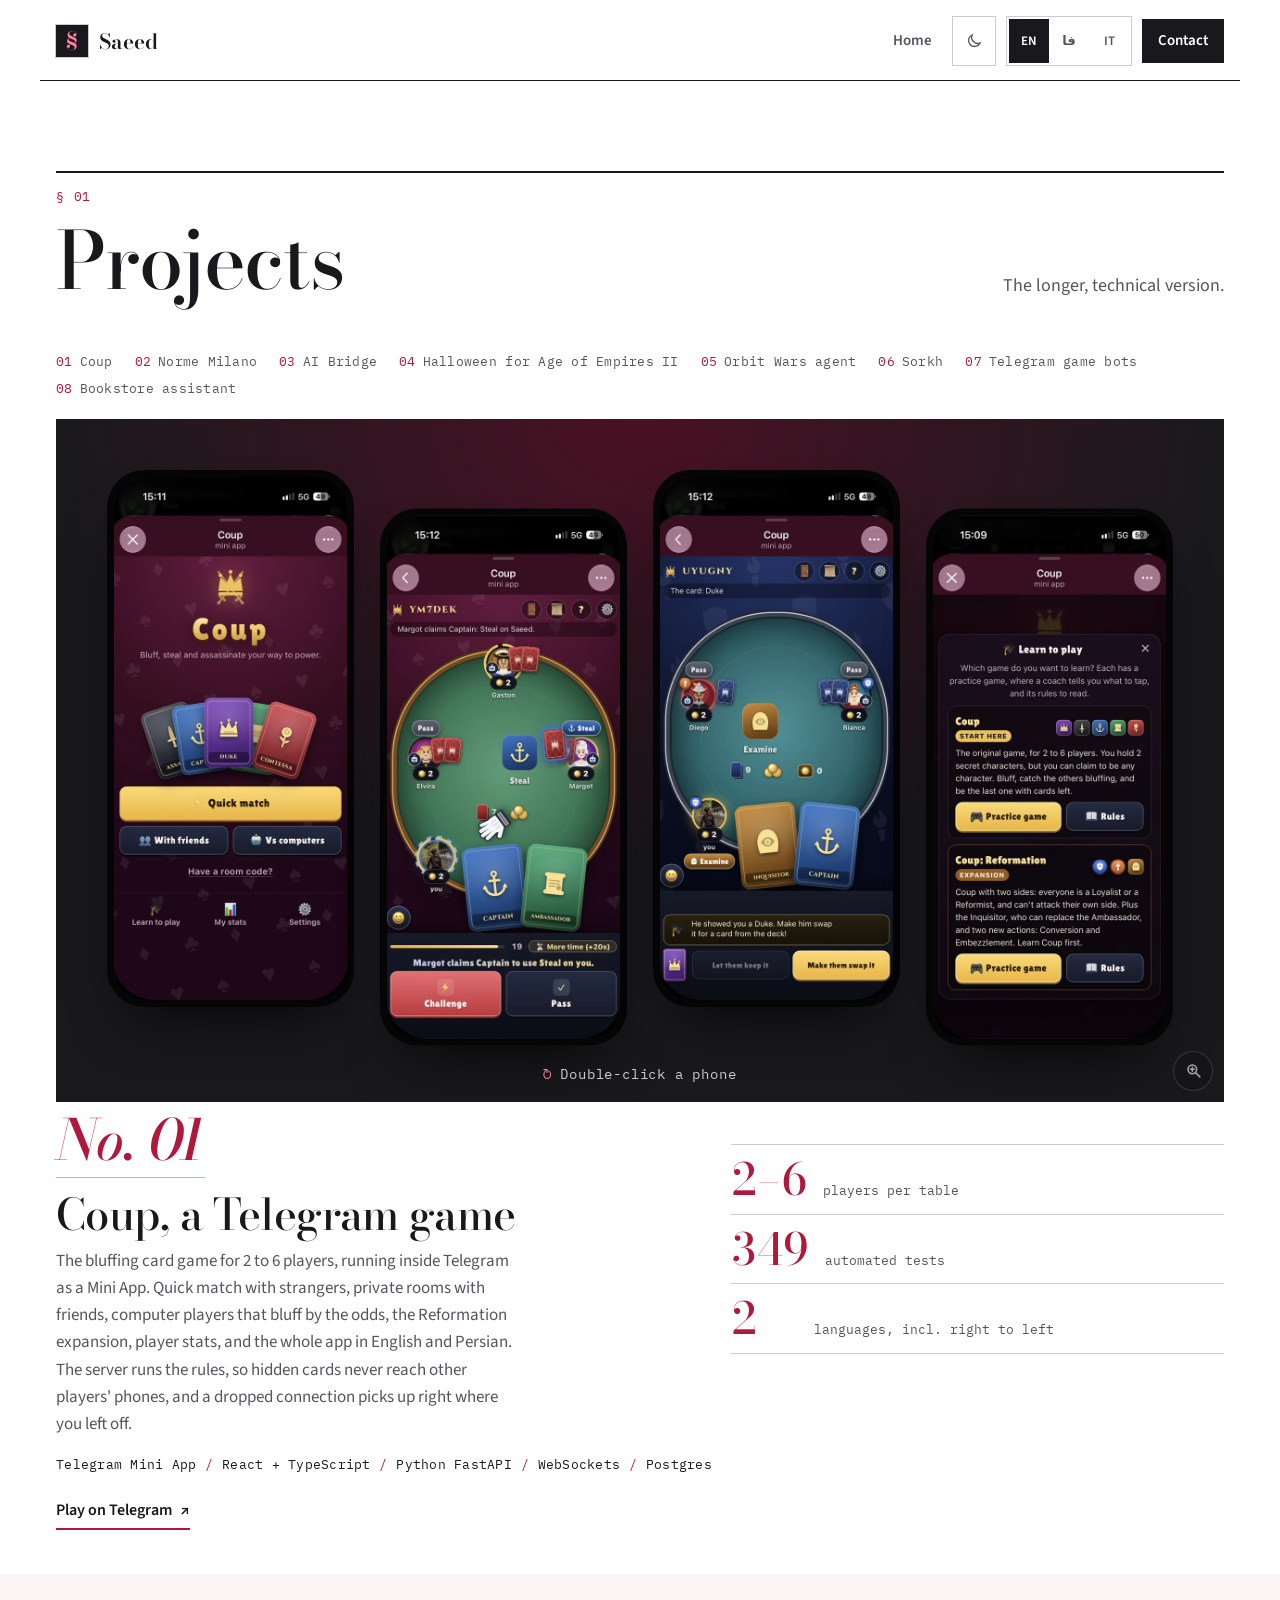
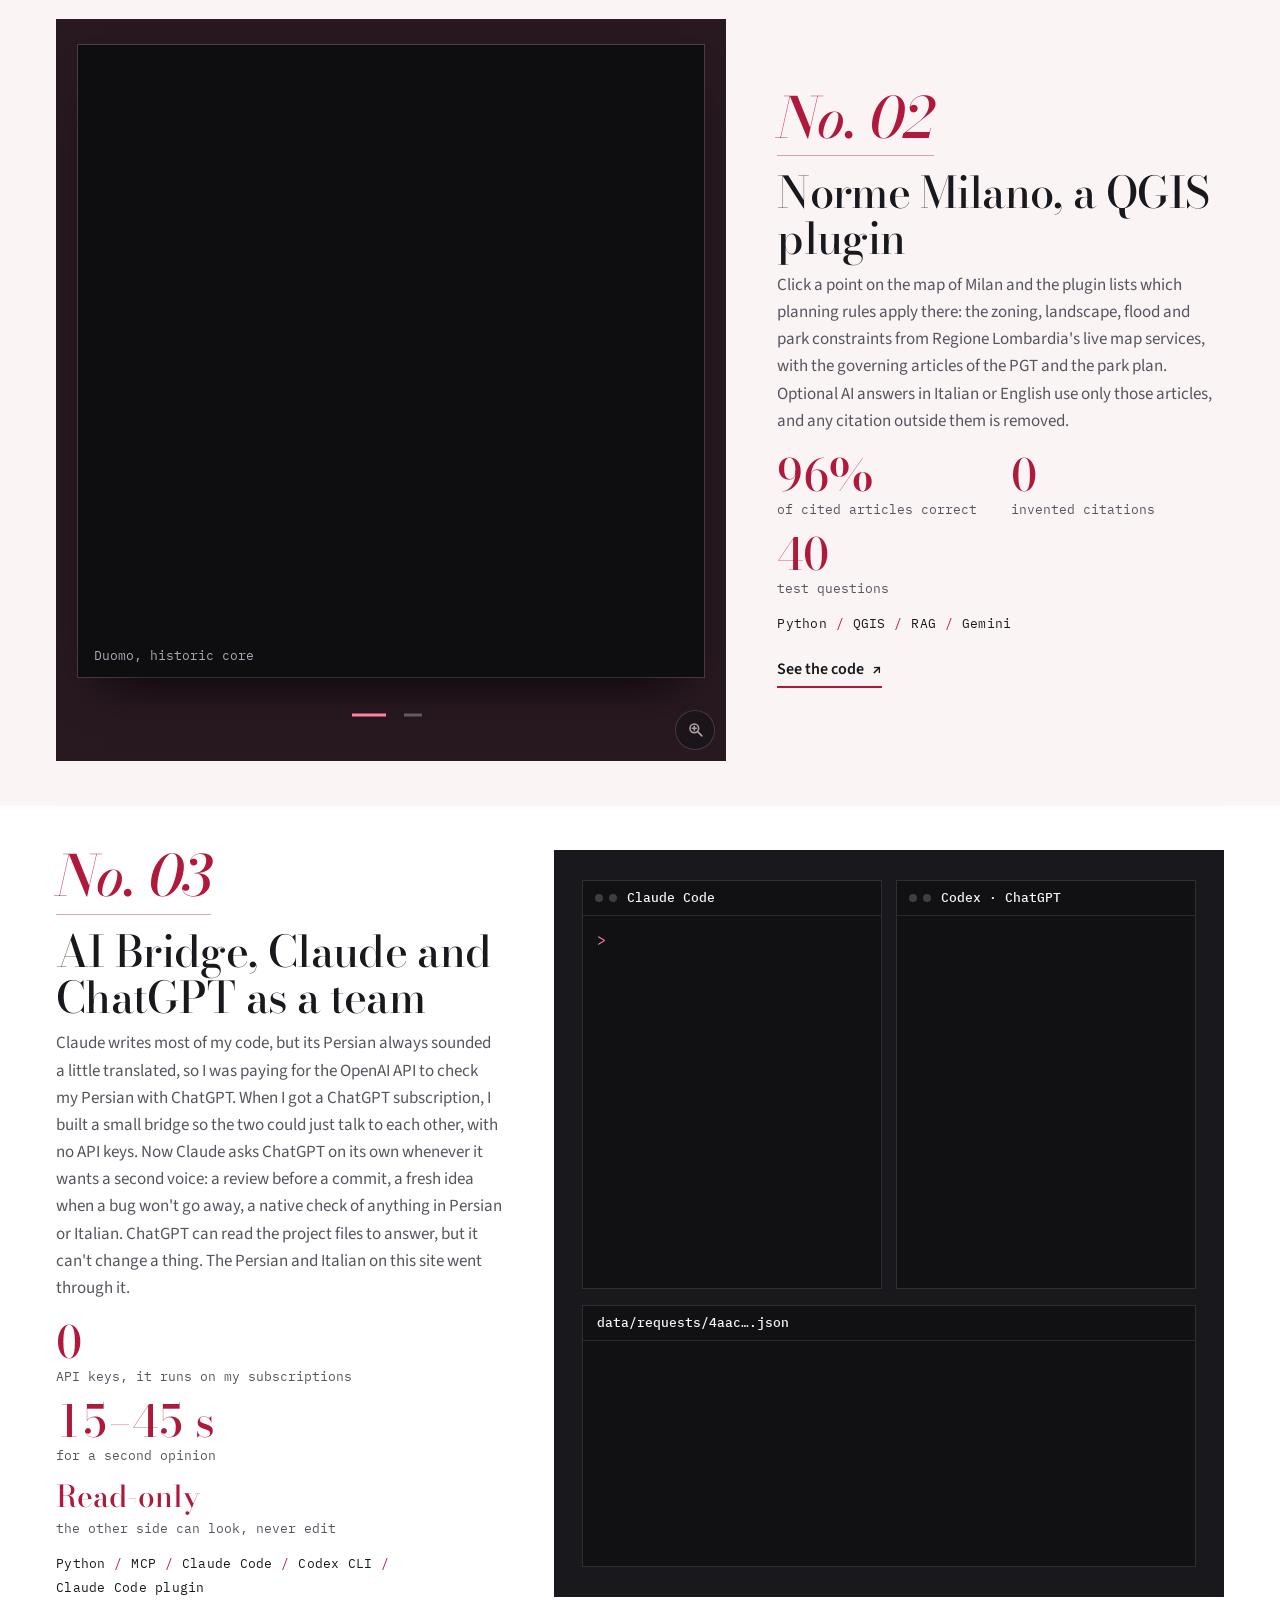
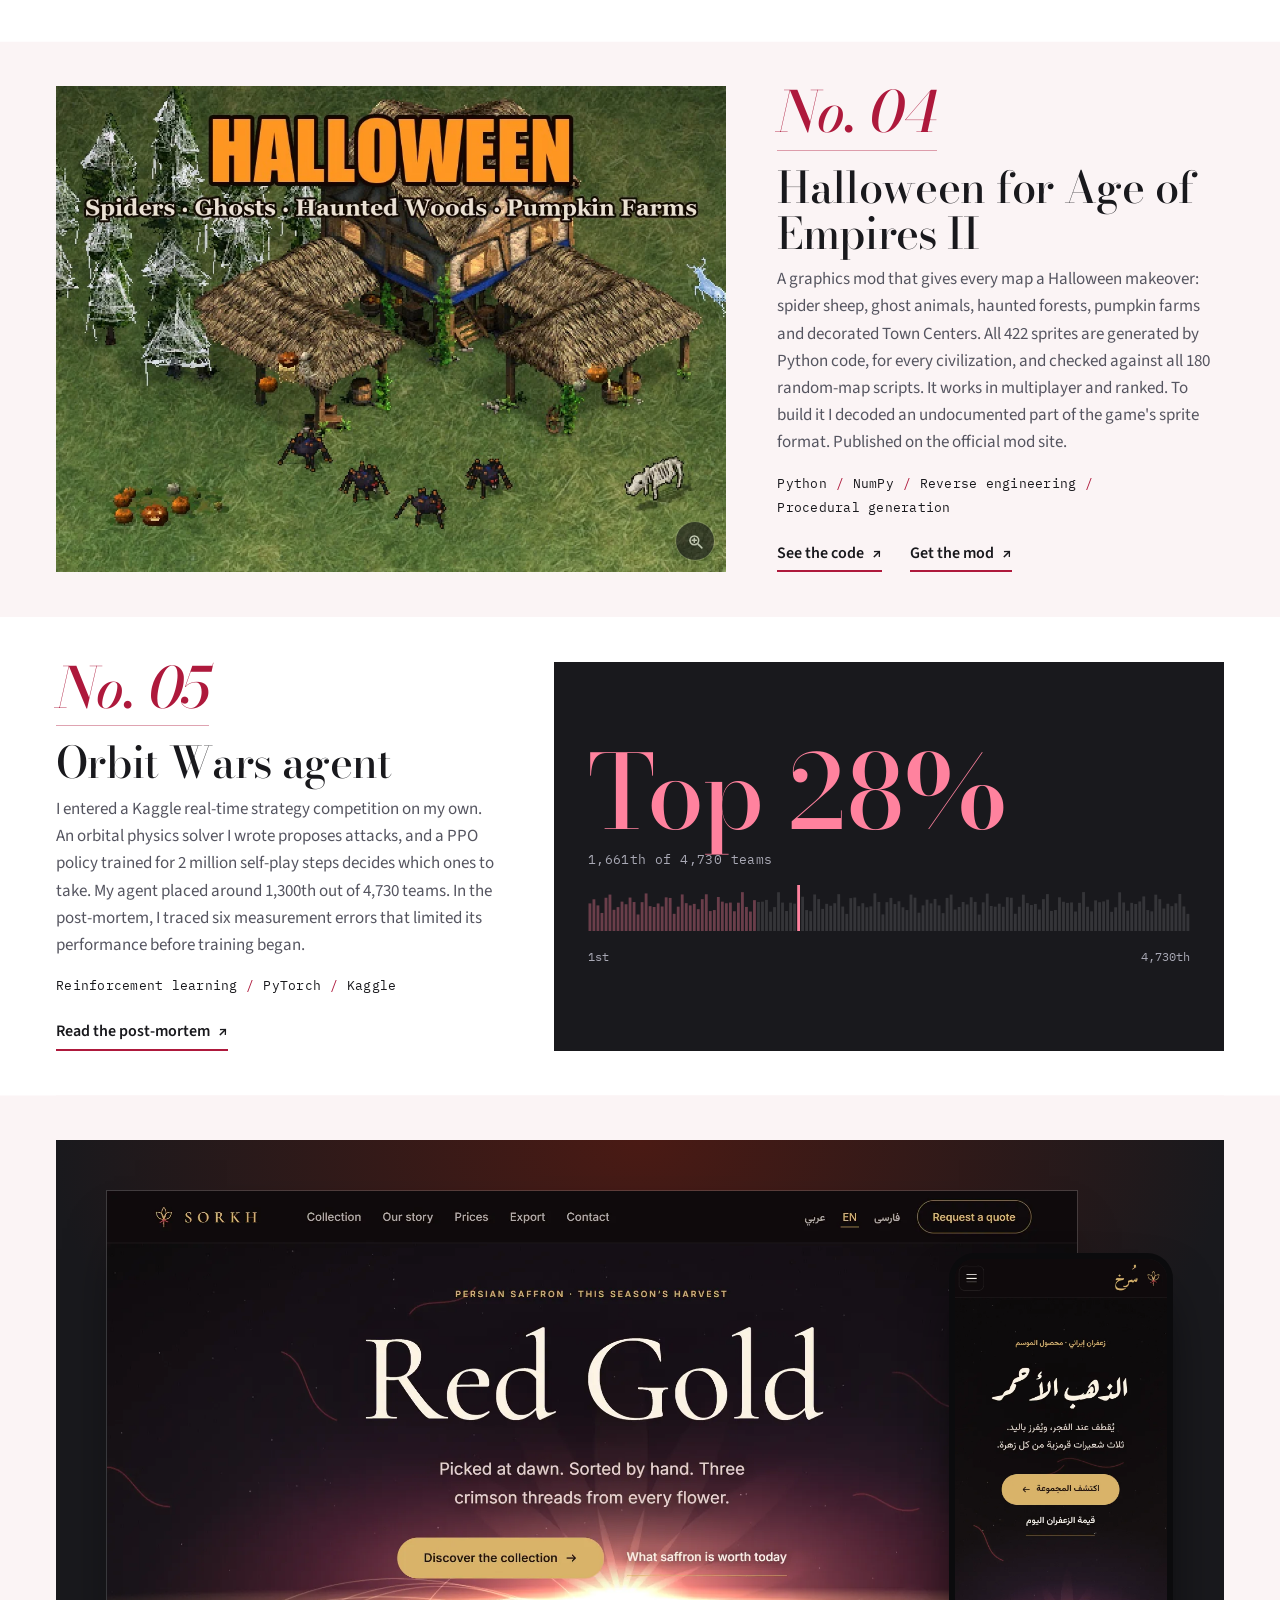
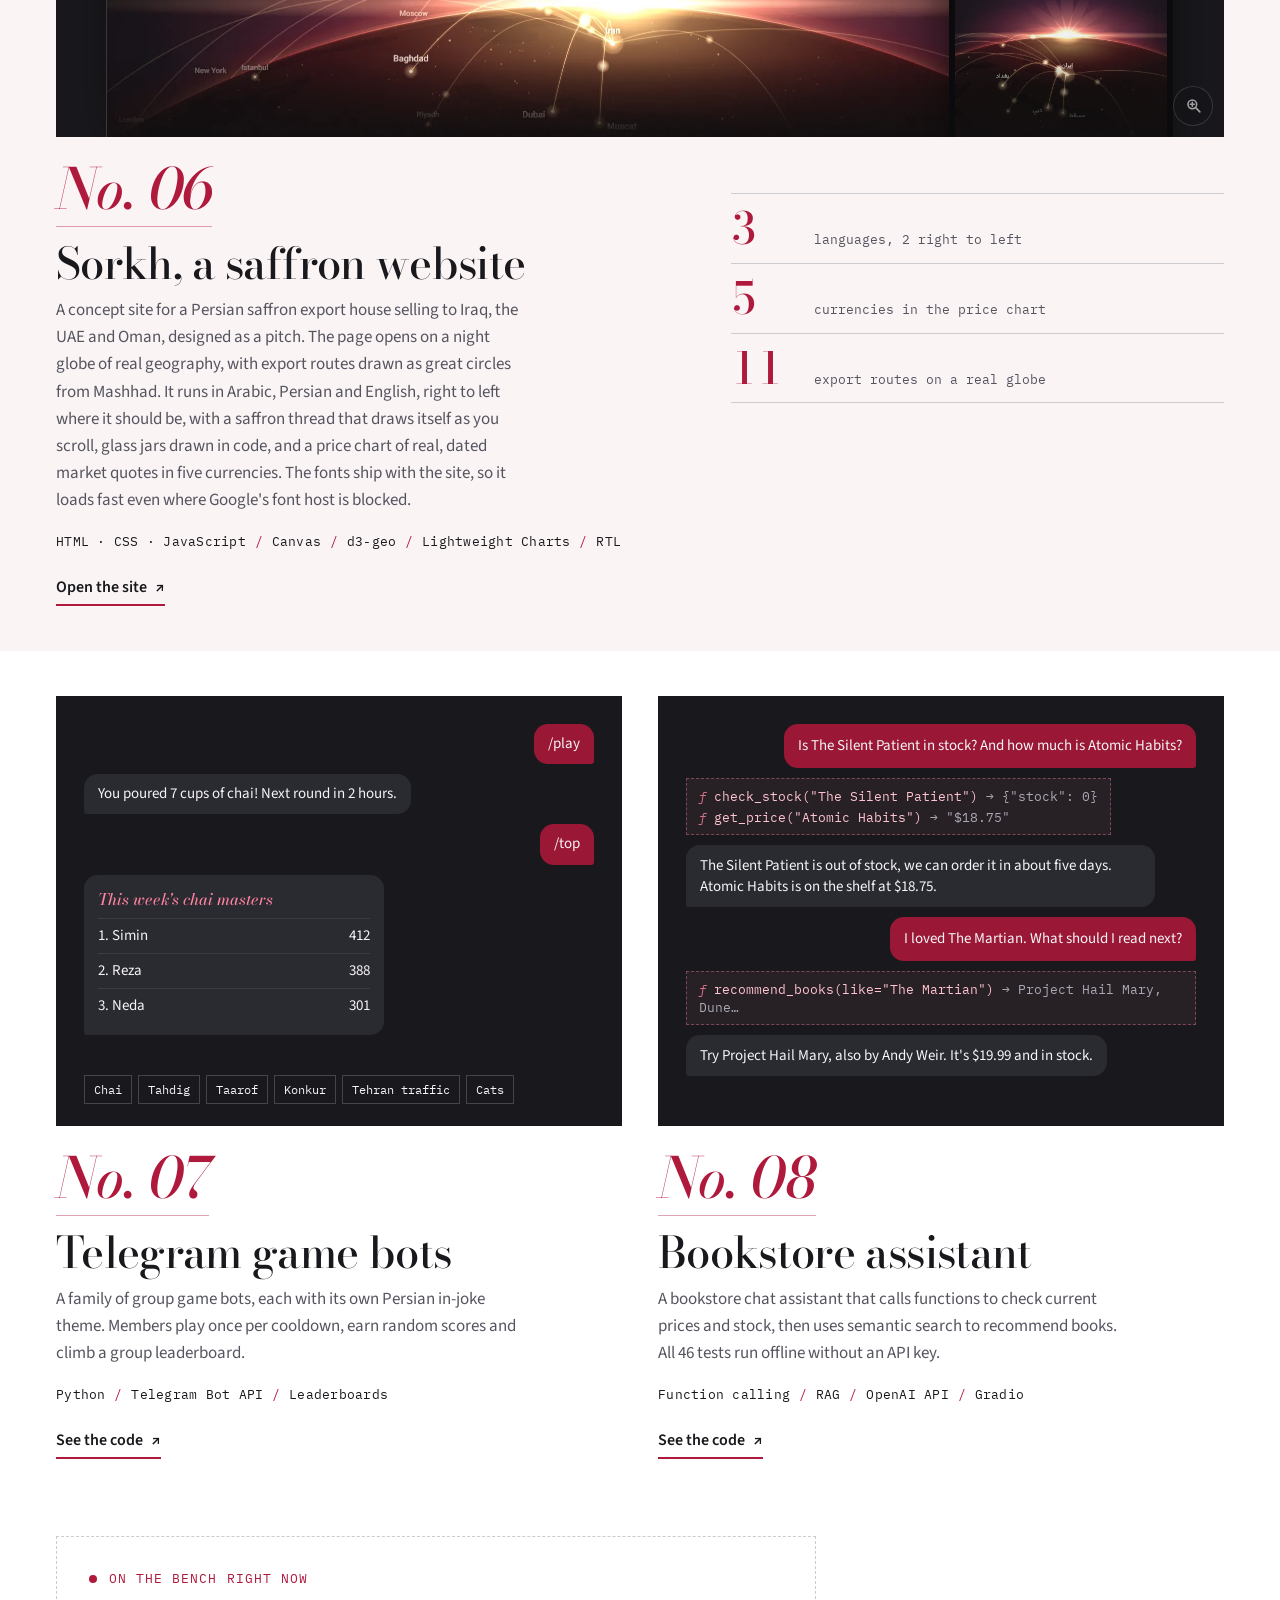
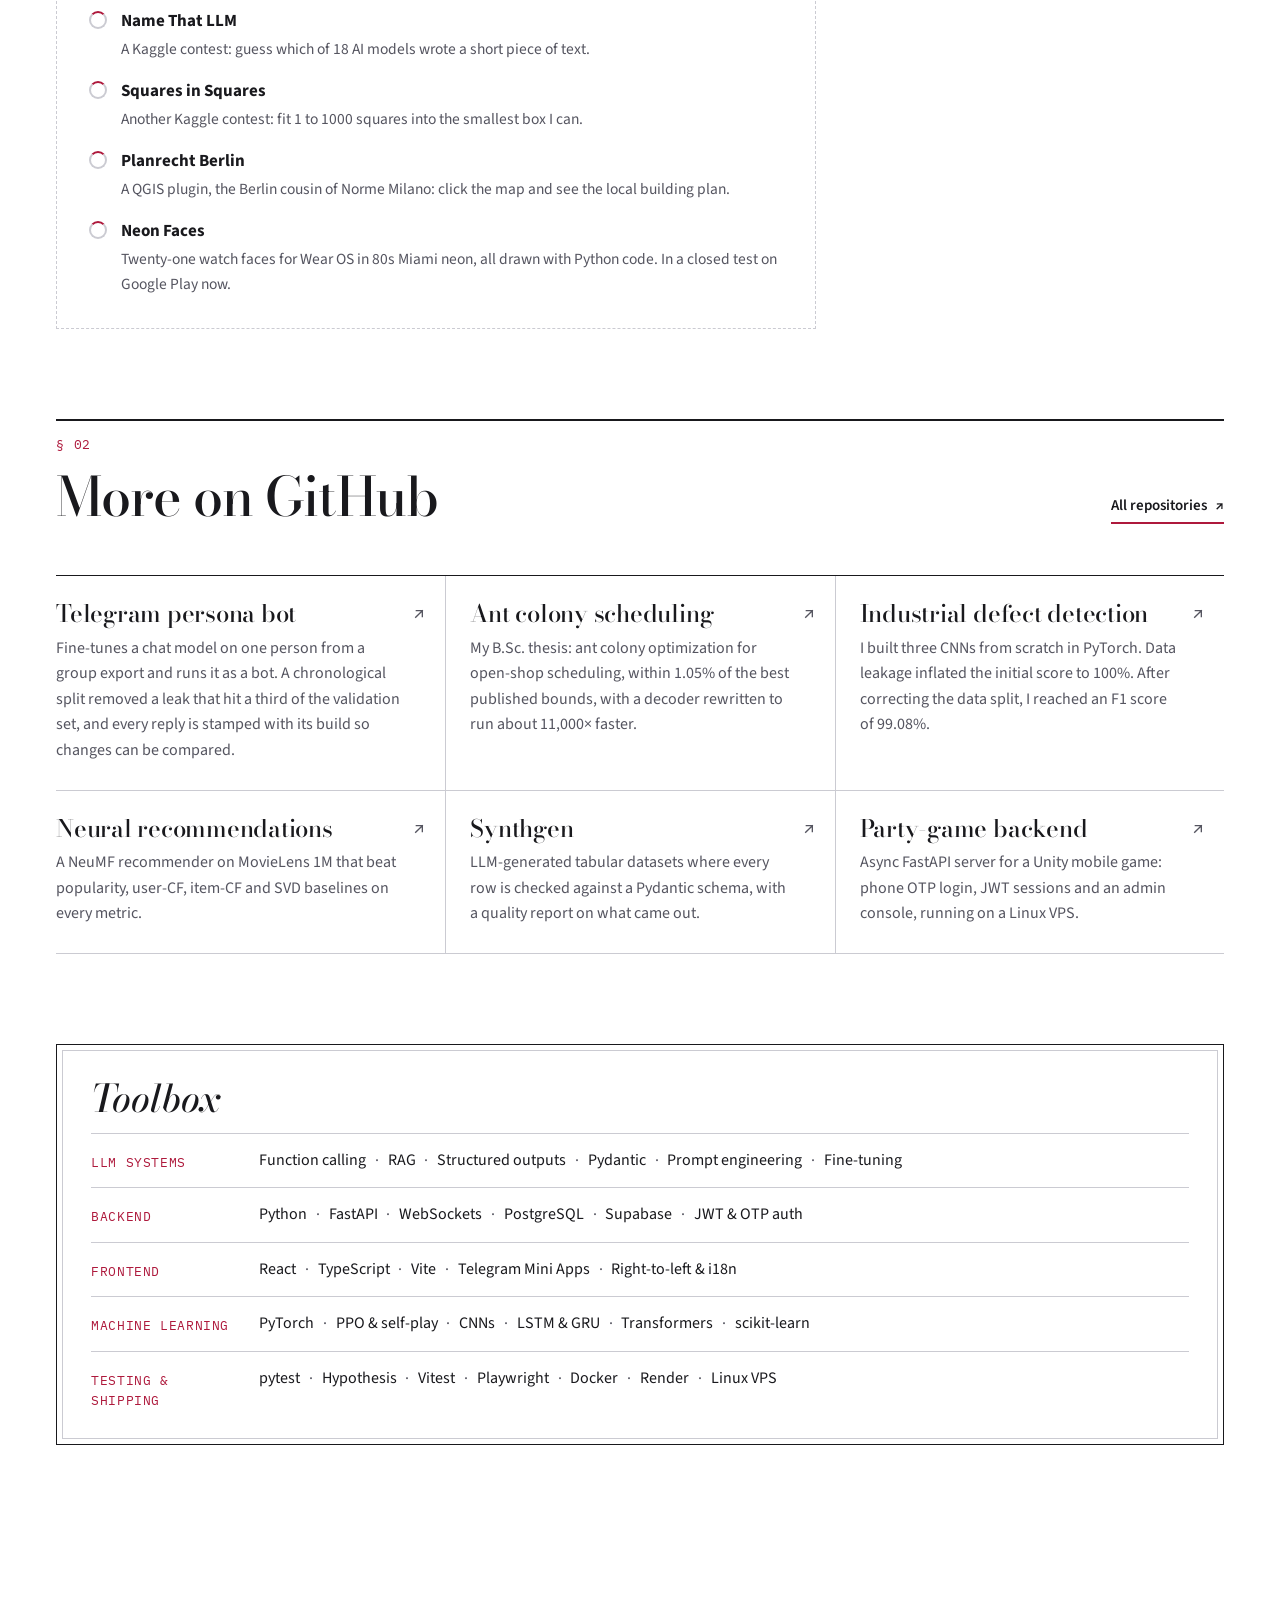
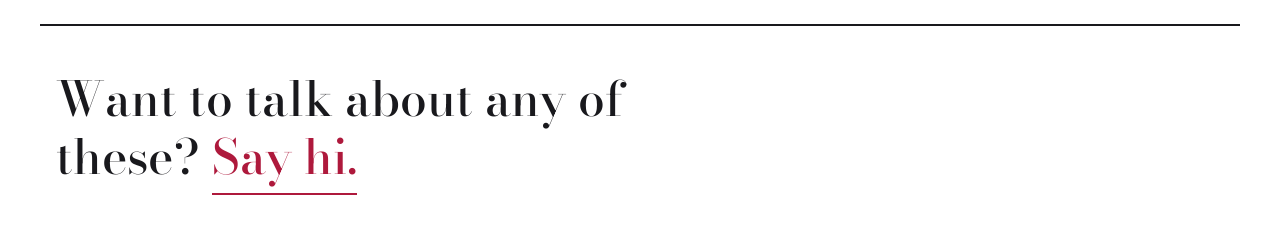
==== commit 050b1229: "Move Neon Faces from the project plates to On the bench right now" ====
--- a/projects/index.html
+++ b/projects/index.html
@@ -167,6 +167,7 @@
         </div>
       </article>
 
+      <!-- Neon Faces is hidden while it's in a closed test; it is listed under "On the bench right now" instead. Uncomment to bring the plate back.
       <article class="plate p-ml p-watch" id="neon-faces">
         <div class="vis">
           <i class="wf-grid" aria-hidden="true"></i>
@@ -197,6 +198,7 @@
           <div class="tags"><span>Python</span><span>Pillow</span><span>Watch Face Format</span><span>Wear OS</span></div>
         </div>
       </article>
+      -->
 
       <article class="plate p-ml p-halloween" id="halloween">
         <div class="vis">
@@ -296,6 +298,7 @@
         <li><span class="wip-spin" aria-hidden="true"></span><div><a href="https://www.kaggle.com/competitions/name-that-llm" target="_blank" rel="noopener"><b>Name That LLM</b></a><span data-i="wip1">A Kaggle contest: guess which of 18 AI models wrote a short piece of text.</span></div></li>
         <li><span class="wip-spin" aria-hidden="true"></span><div><a href="https://www.kaggle.com/competitions/squares-in-squares" target="_blank" rel="noopener"><b>Squares in Squares</b></a><span data-i="wip2">Another Kaggle contest: fit 1 to 1000 squares into the smallest box I can.</span></div></li>
         <li><span class="wip-spin" aria-hidden="true"></span><div><a href="https://github.com/SaeedSabzeh/planrecht-berlin" target="_blank" rel="noopener"><b>Planrecht Berlin</b></a><span data-i="wip3">A QGIS plugin, the Berlin cousin of Norme Milano: click the map and see the local building plan.</span></div></li>
+        <li><span class="wip-spin" aria-hidden="true"></span><div><b class="wip-t">Neon Faces</b><span data-i="wip4">Twenty-one watch faces for Wear OS in 80s Miami neon, all drawn with Python code. In a closed test on Google Play now.</span></div></li>
       </ul>
     </section>
   </div>
--- a/assets/site.css
+++ b/assets/site.css
@@ -250,7 +250,8 @@
 .wip-list a:hover,.wip-list a:focus-visible{background-size:100% 1.5px}
 .wip-list span[data-i]{color:var(--ink-soft);font-size:15.5px}
 .wip-spin{flex:none;width:18px;height:18px;margin-top:3px;border-radius:50%;border:2px solid var(--line);border-top-color:var(--accent);animation:wip-spin 1.4s linear infinite}
-.wip-list li:nth-child(2) .wip-spin{animation-delay:-.45s}.wip-list li:nth-child(3) .wip-spin{animation-delay:-.9s}
+.wip-list li:nth-child(2) .wip-spin{animation-delay:-.45s}.wip-list li:nth-child(3) .wip-spin{animation-delay:-.9s}.wip-list li:nth-child(4) .wip-spin{animation-delay:-1.35s}
+.wip-t{color:var(--ink);font-size:17px;align-self:flex-start}
 @keyframes wip-spin{to{transform:rotate(360deg)}}
 @keyframes wip-pulse{50%{opacity:.3}}
 @media (prefers-reduced-motion:reduce){.wip-spin,.wip-h::before{animation:none}.wip-spin{border-style:dotted}}
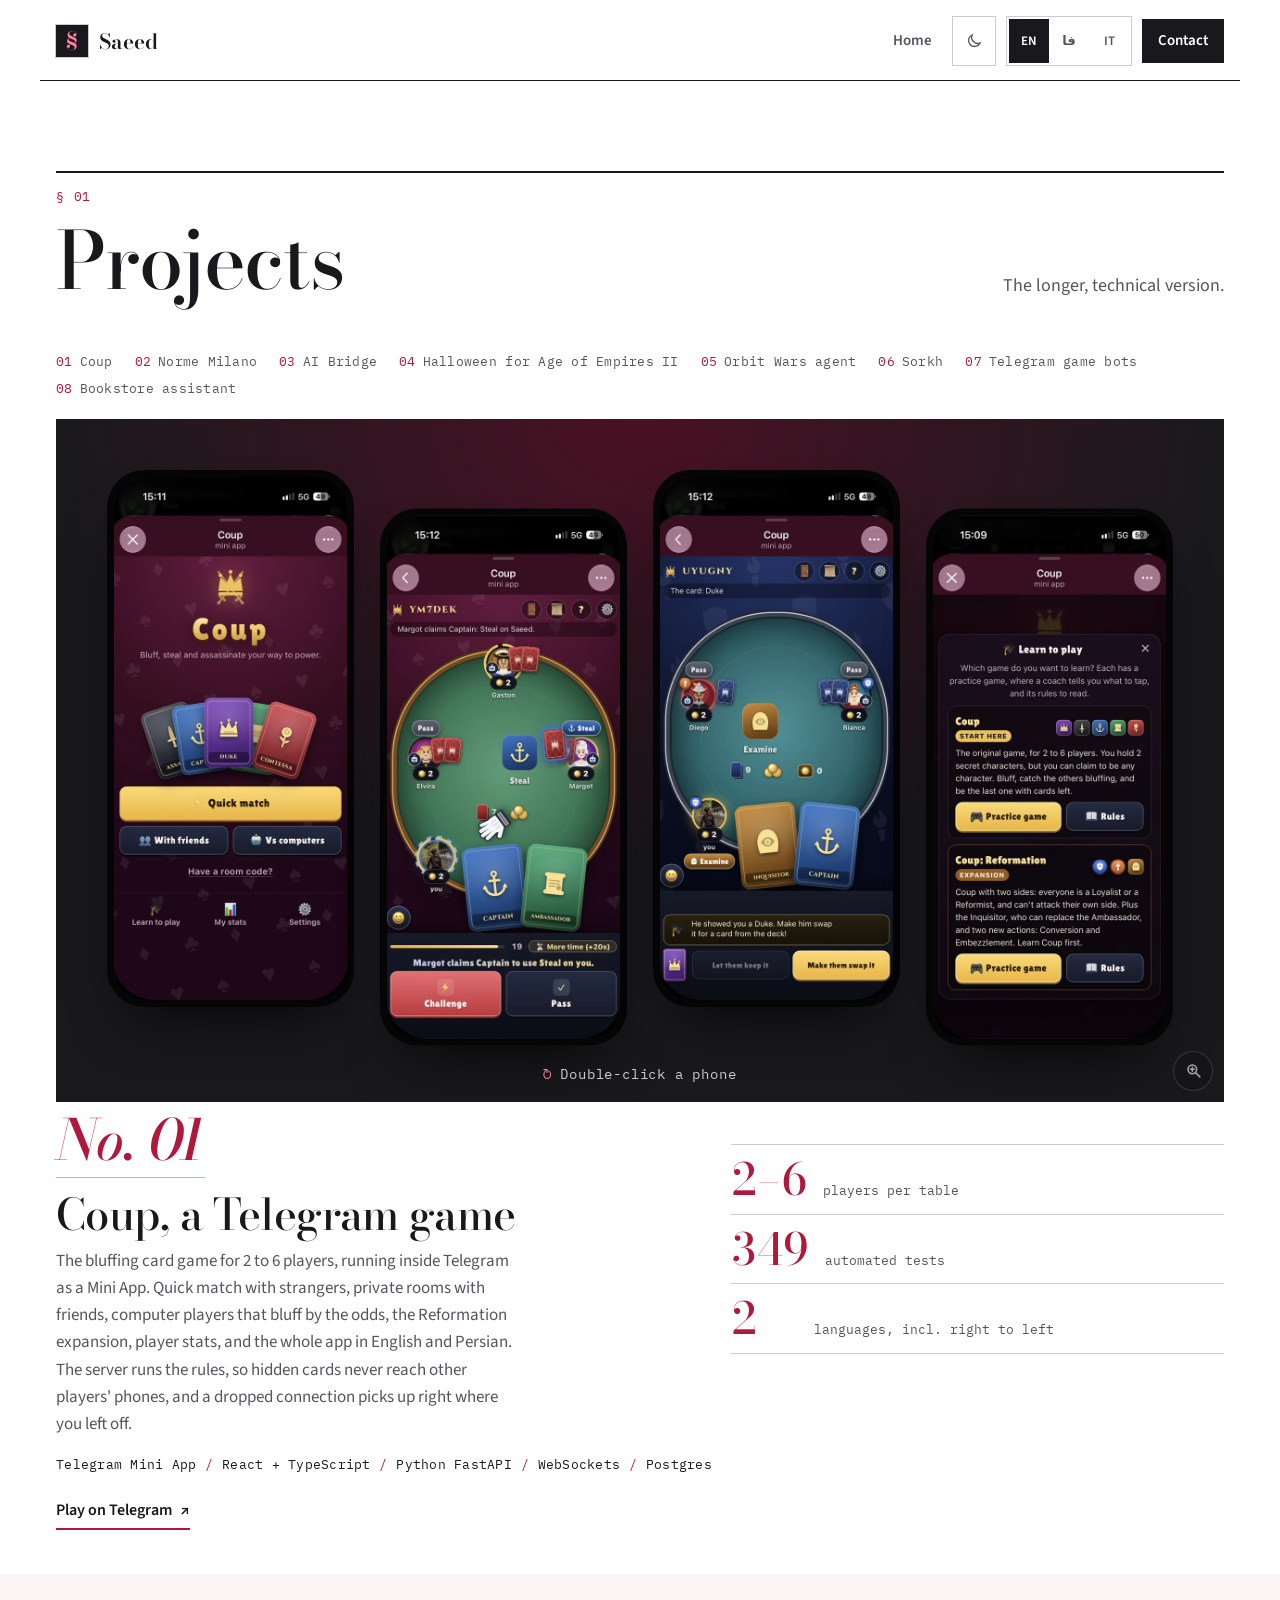
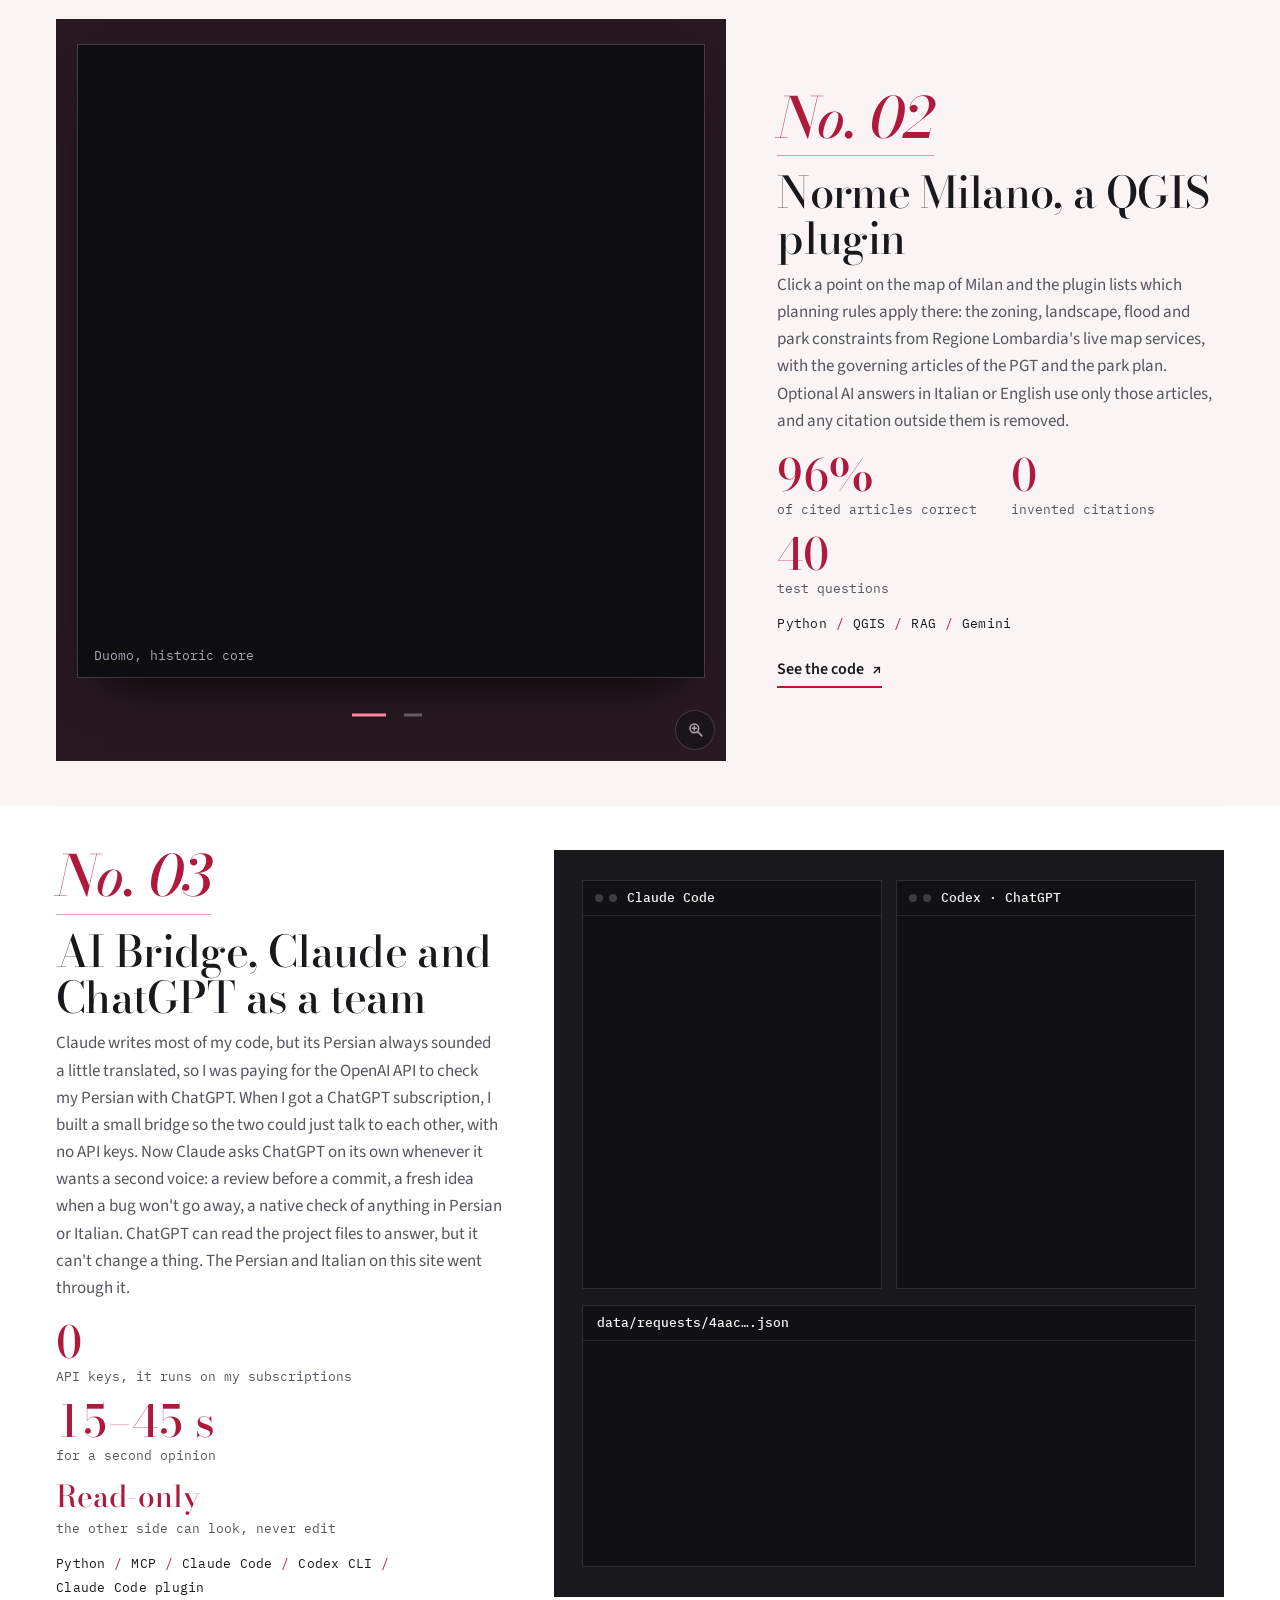
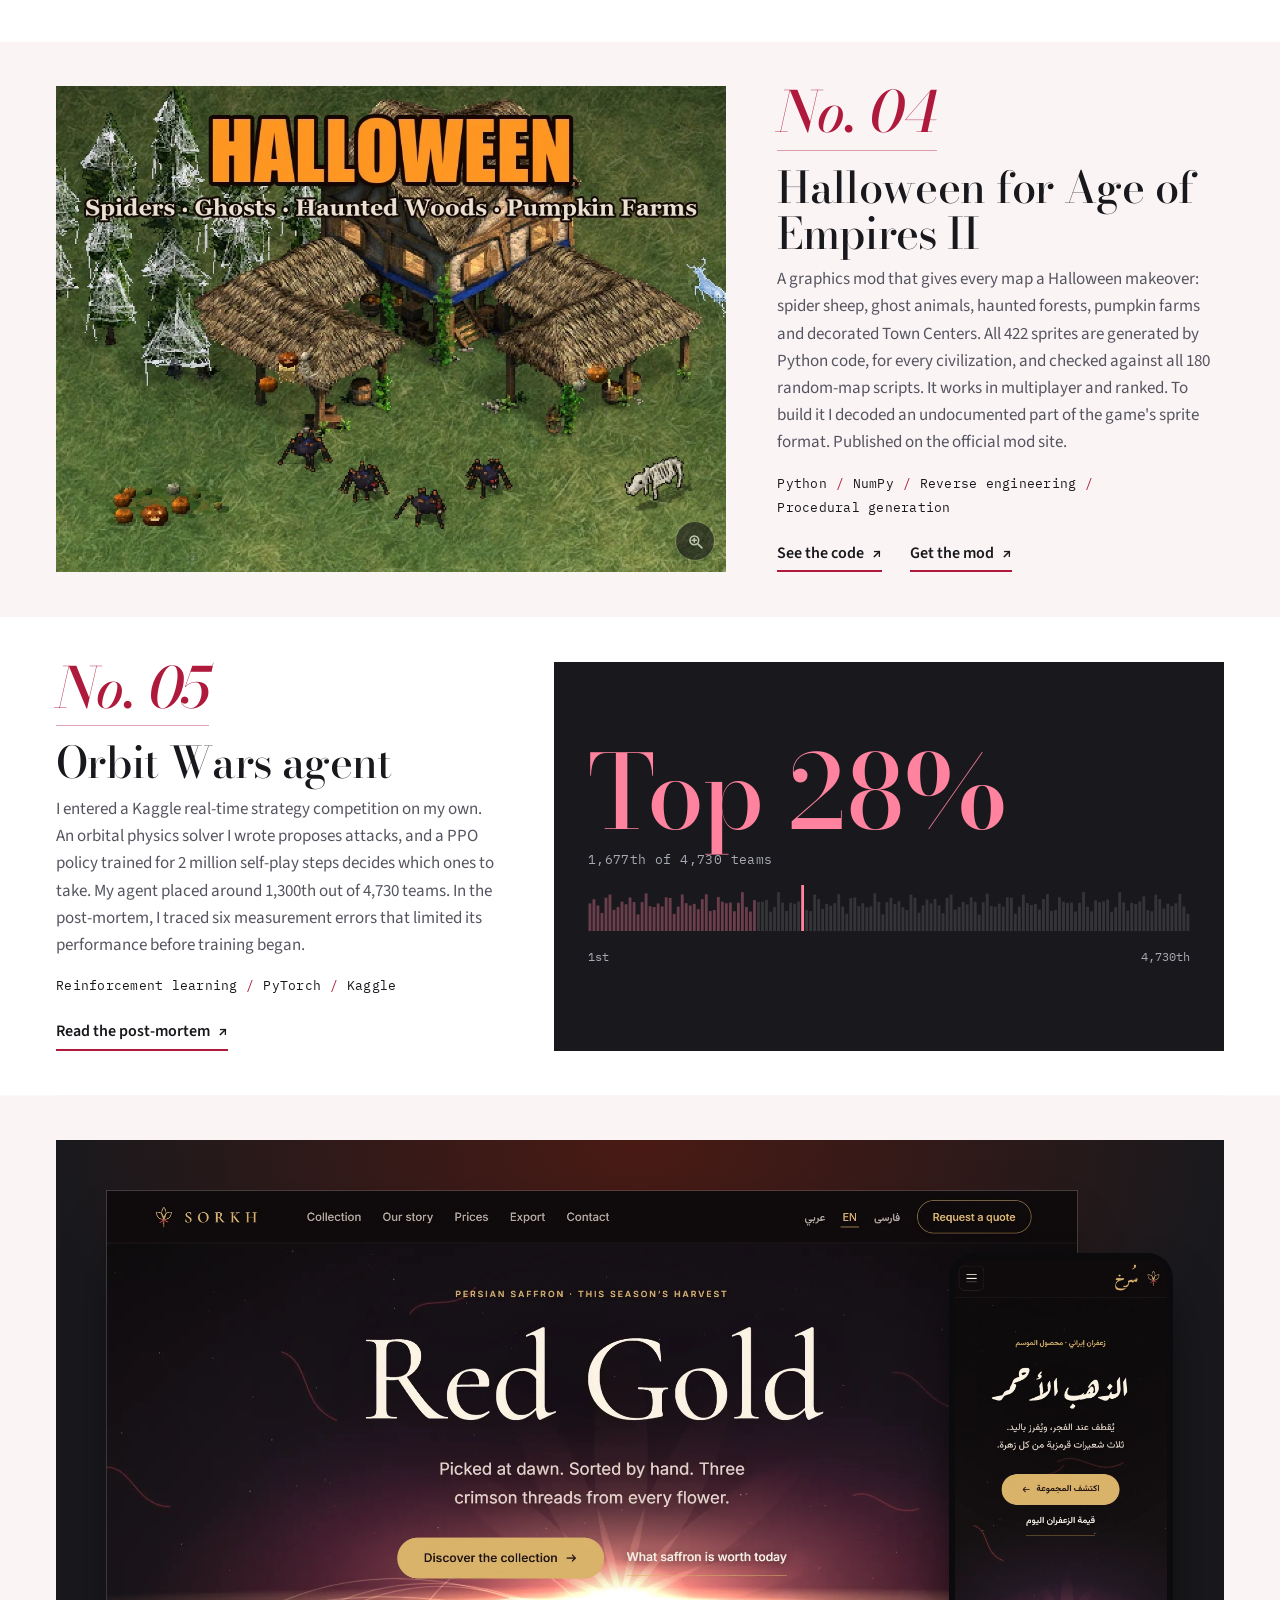
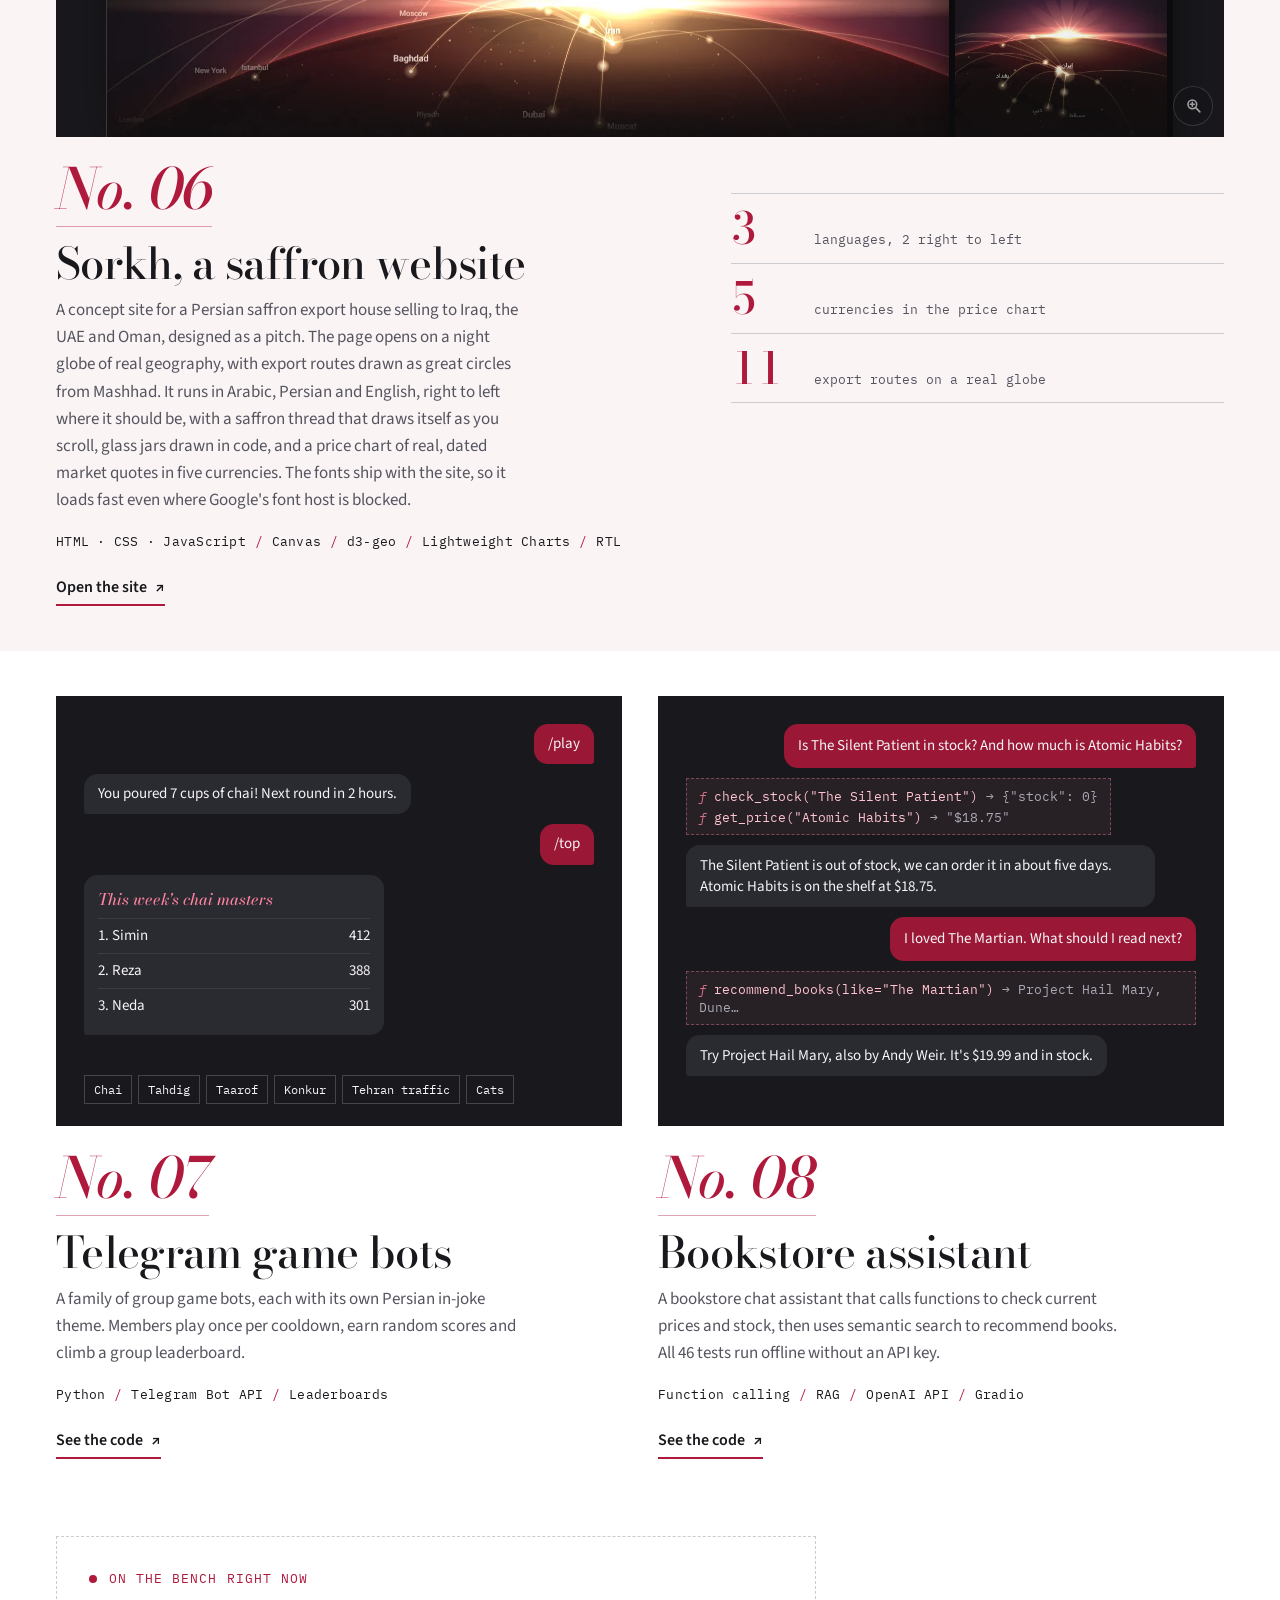
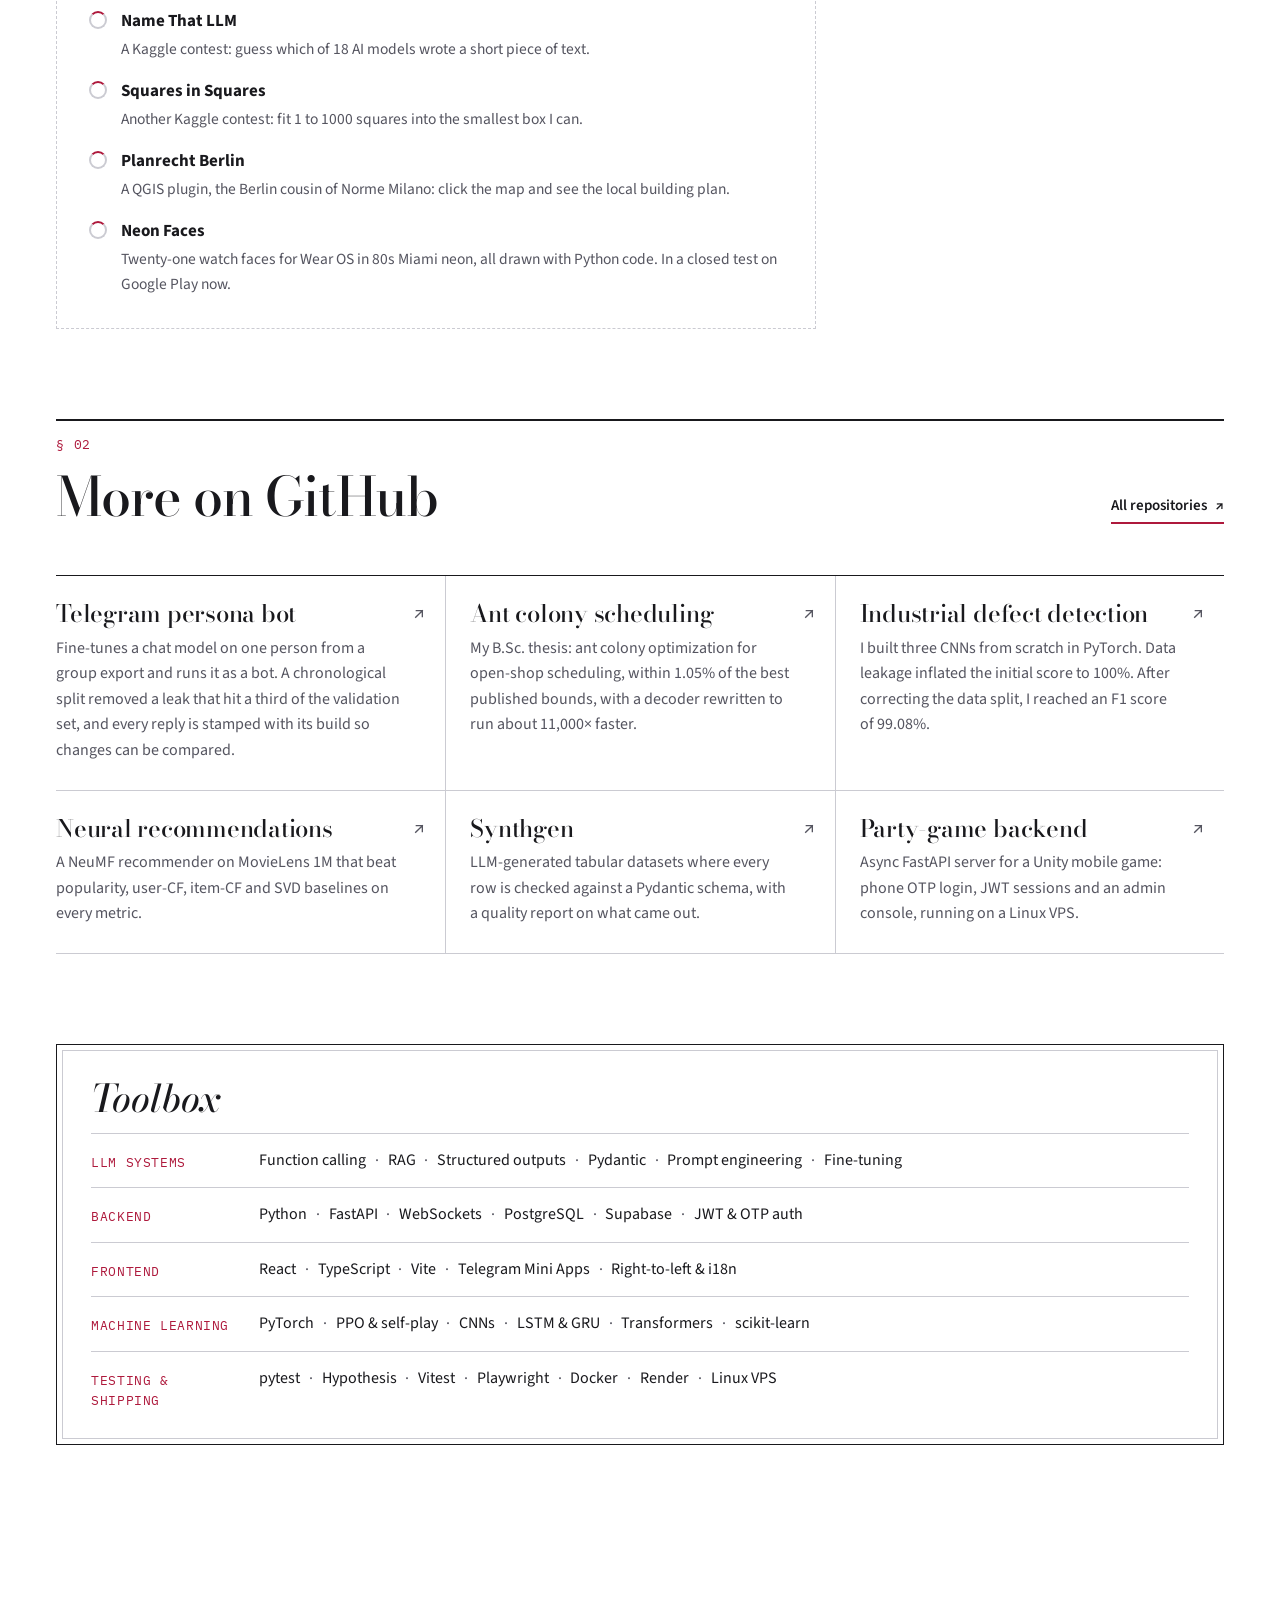
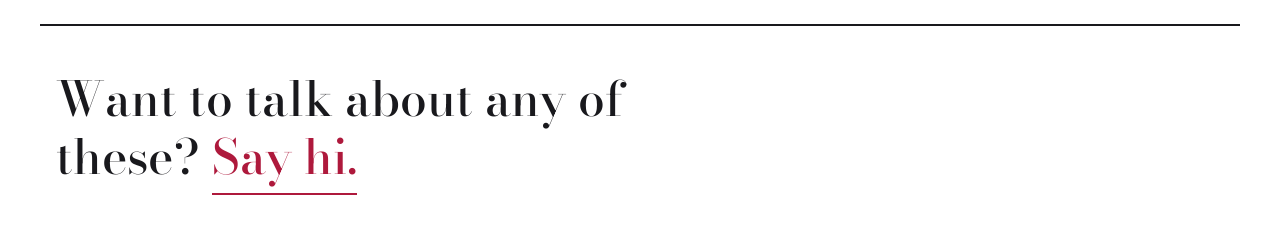
==== commit 22410269: "Keep the whole face in view on short laptop screens On a screen like 2560x1440 at 175% the hero phot" ====
--- a/projects/index.html
+++ b/projects/index.html
@@ -27,7 +27,7 @@
 <link rel="preconnect" href="https://fonts.gstatic.com" crossorigin>
 <link href="https://fonts.googleapis.com/css2?family=Bodoni+Moda:ital,opsz,wght@0,6..96,400..700;1,6..96,400..700&family=IBM+Plex+Mono:wght@400;500&family=Markazi+Text:wght@400..700&family=Source+Sans+3:wght@400..700&family=Vazirmatn:wght@400;600;700&display=swap" rel="stylesheet">
 <script>try{var t=localStorage.getItem("theme");if(t==="light"||t==="dark")document.documentElement.dataset.theme=t;if(localStorage.getItem("vice")==="1"){var d=document;d.documentElement.setAttribute("data-vice","1");d.querySelectorAll('meta[name=theme-color]').forEach(function(m){m.content="#b98dba"});var l=d.createElement("link");l.rel="preload";l.as="image";l.href="../img/vice-bg.webp";d.head.appendChild(l)}}catch(e){}</script>
-<link rel="stylesheet" href="../assets/site.css?v=54">
+<link rel="stylesheet" href="../assets/site.css?v=55">
 <link rel="stylesheet" href="../assets/bridge.css?v=4">
 </head>
 <body>
@@ -343,7 +343,7 @@
 <footer><div class="wrap"><span data-i="ft1">Saeed Sabzeh, Milan</span><span data-i="ft2">Designed and built by me.</span><button type="button" class="vice-leave" data-i="viceLeave">Leave Vice City</button></div></footer>
 
 <script src="../assets/i18n.js?v=32"></script>
-<script src="../assets/site.js?v=46"></script>
+<script src="../assets/site.js?v=47"></script>
 <script src="../assets/bridge.js?v=5"></script>
 <script data-goatcounter="https://saeedsabzeh123.goatcounter.com/count" async src="//gc.zgo.at/count.js"></script>
 </body>
--- a/assets/site.css
+++ b/assets/site.css
@@ -997,6 +997,8 @@
 .vice-warm{position:fixed;inset:0;z-index:-1;pointer-events:none;background:linear-gradient(180deg,rgba(255,150,110,.06),rgba(255,176,110,.48));opacity:0}
 html[data-vice] main{text-shadow:0 0 14px rgba(246,170,176,.85),0 0 4px rgba(246,170,176,.6)}
 html[data-vice] main .vis,html[data-vice] main .mark,html[data-vice] main button,html[data-vice] main .repo,html[data-vice] main a.solid,html[data-vice] .hero-cta a,html[data-vice] .allp{text-shadow:none}
+/* text painted through background-clip:text (the name and the headings while the sketch theme is on) would get the glow on top of its ink and look washed out */
+html[data-vice] main :is(.name span,.h2){text-shadow:none}
 .vice-sky{position:fixed;inset:0;width:100%;height:100%;z-index:-1;pointer-events:none}
 /* sections stay transparent so the sky runs unbroken: no tint bands (:nth-child(n) and :not() keep up with the band rules' specificity) */
 html[data-vice] #work .plates>.plate:nth-child(n)::before,html[data-vice] #projects .plates>.plate:nth-child(n):not(.x)::before{content:none}
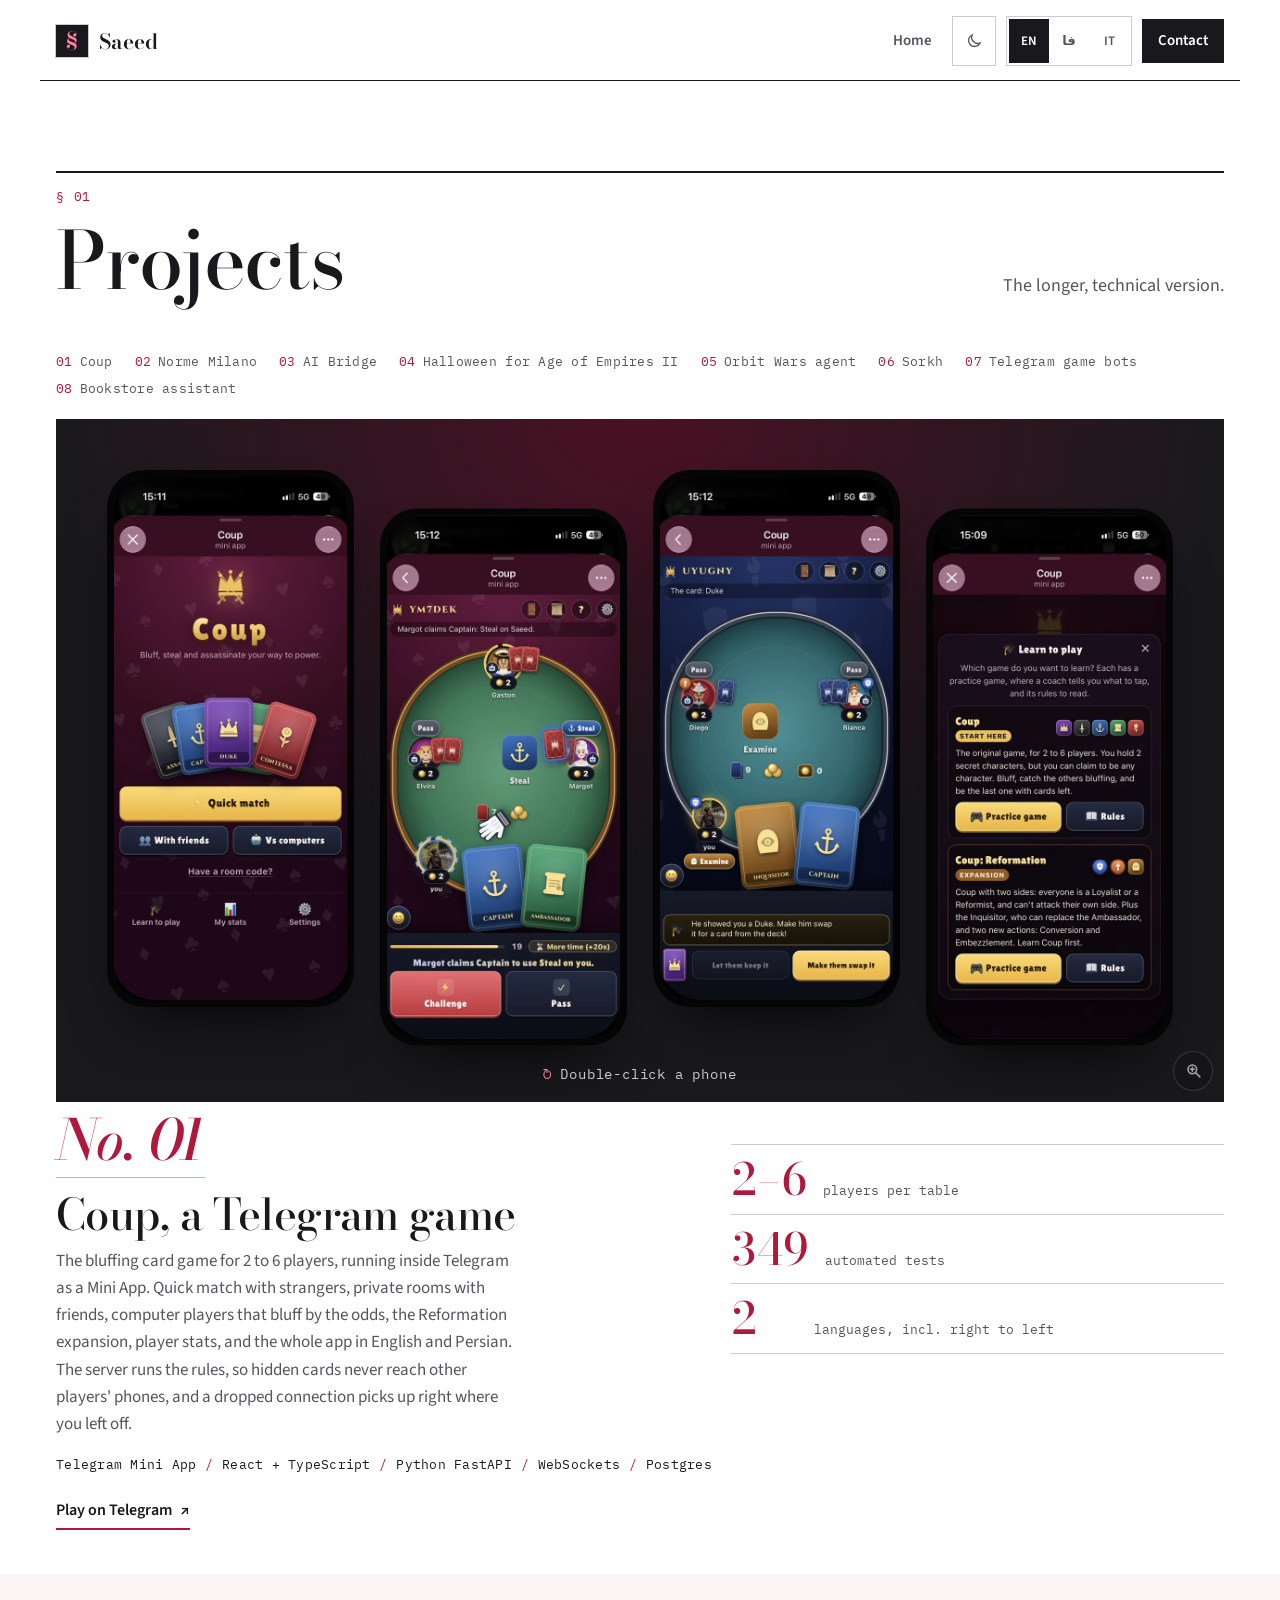
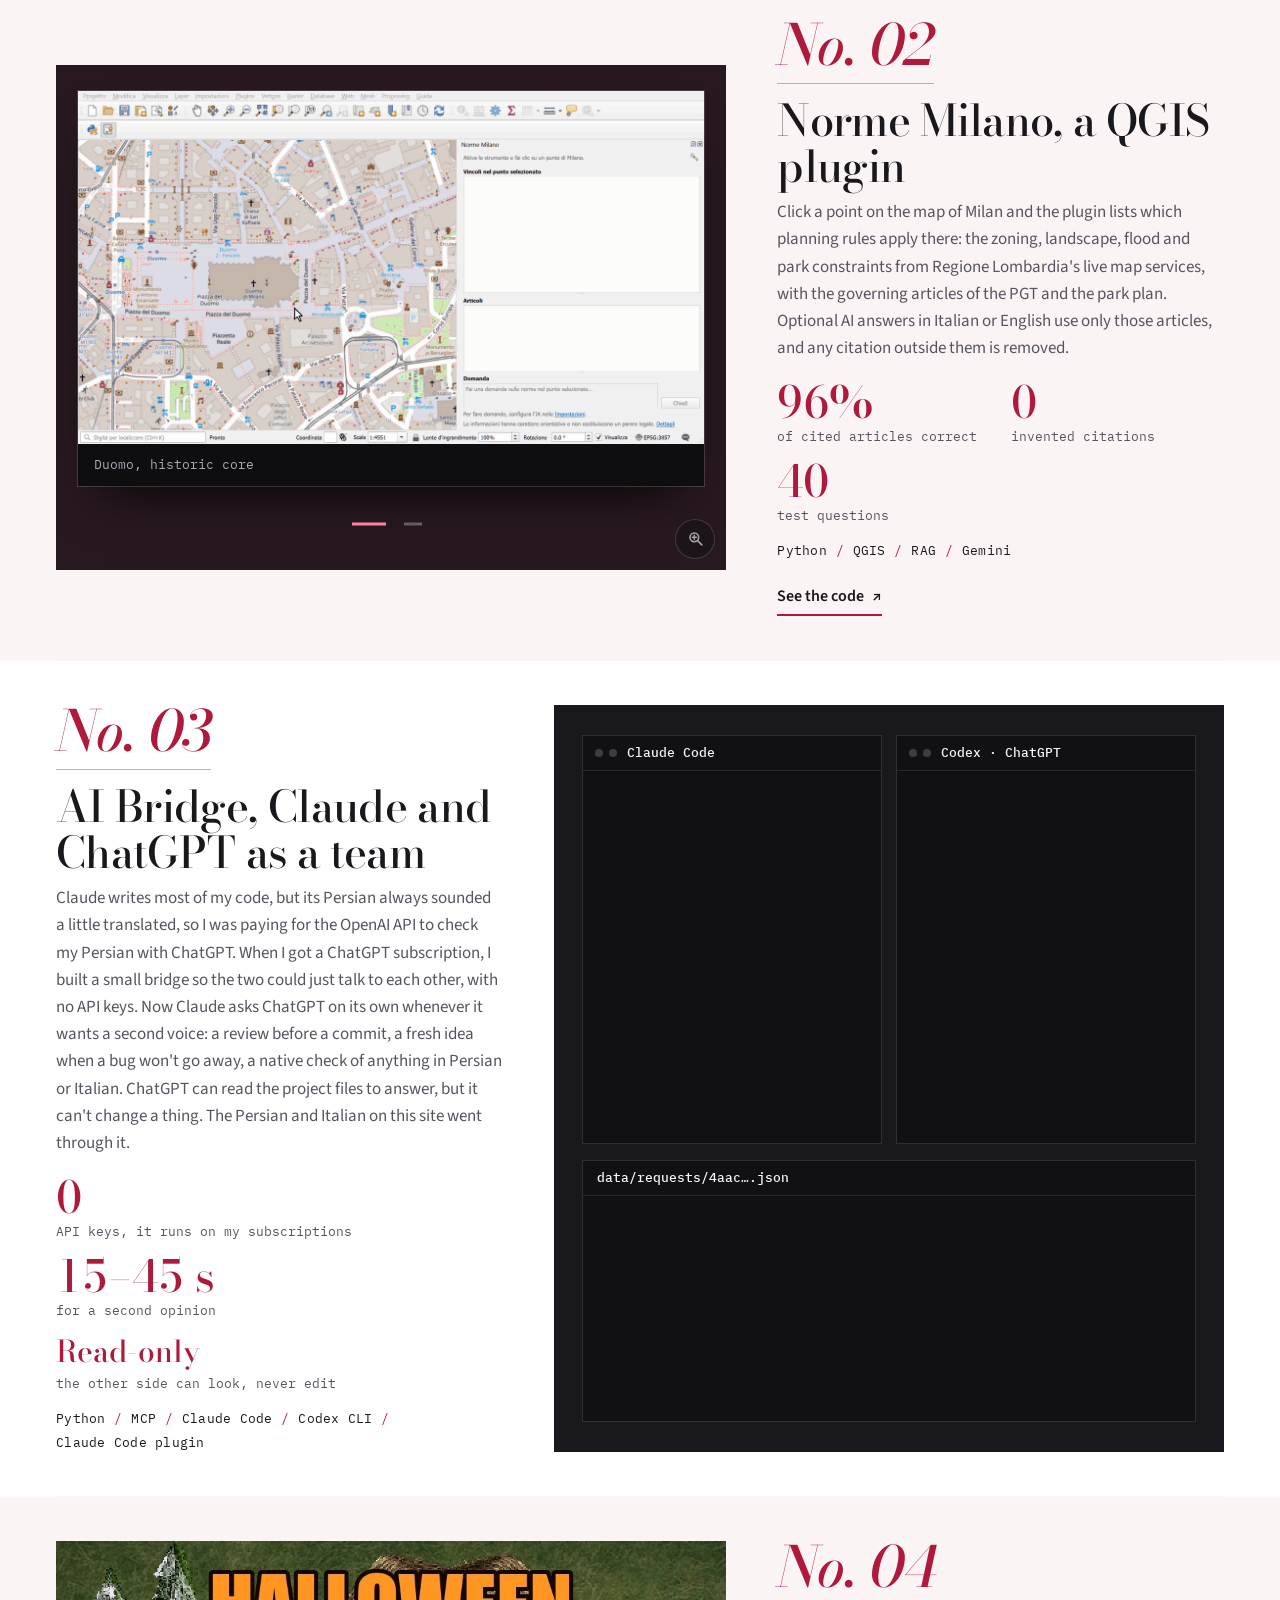
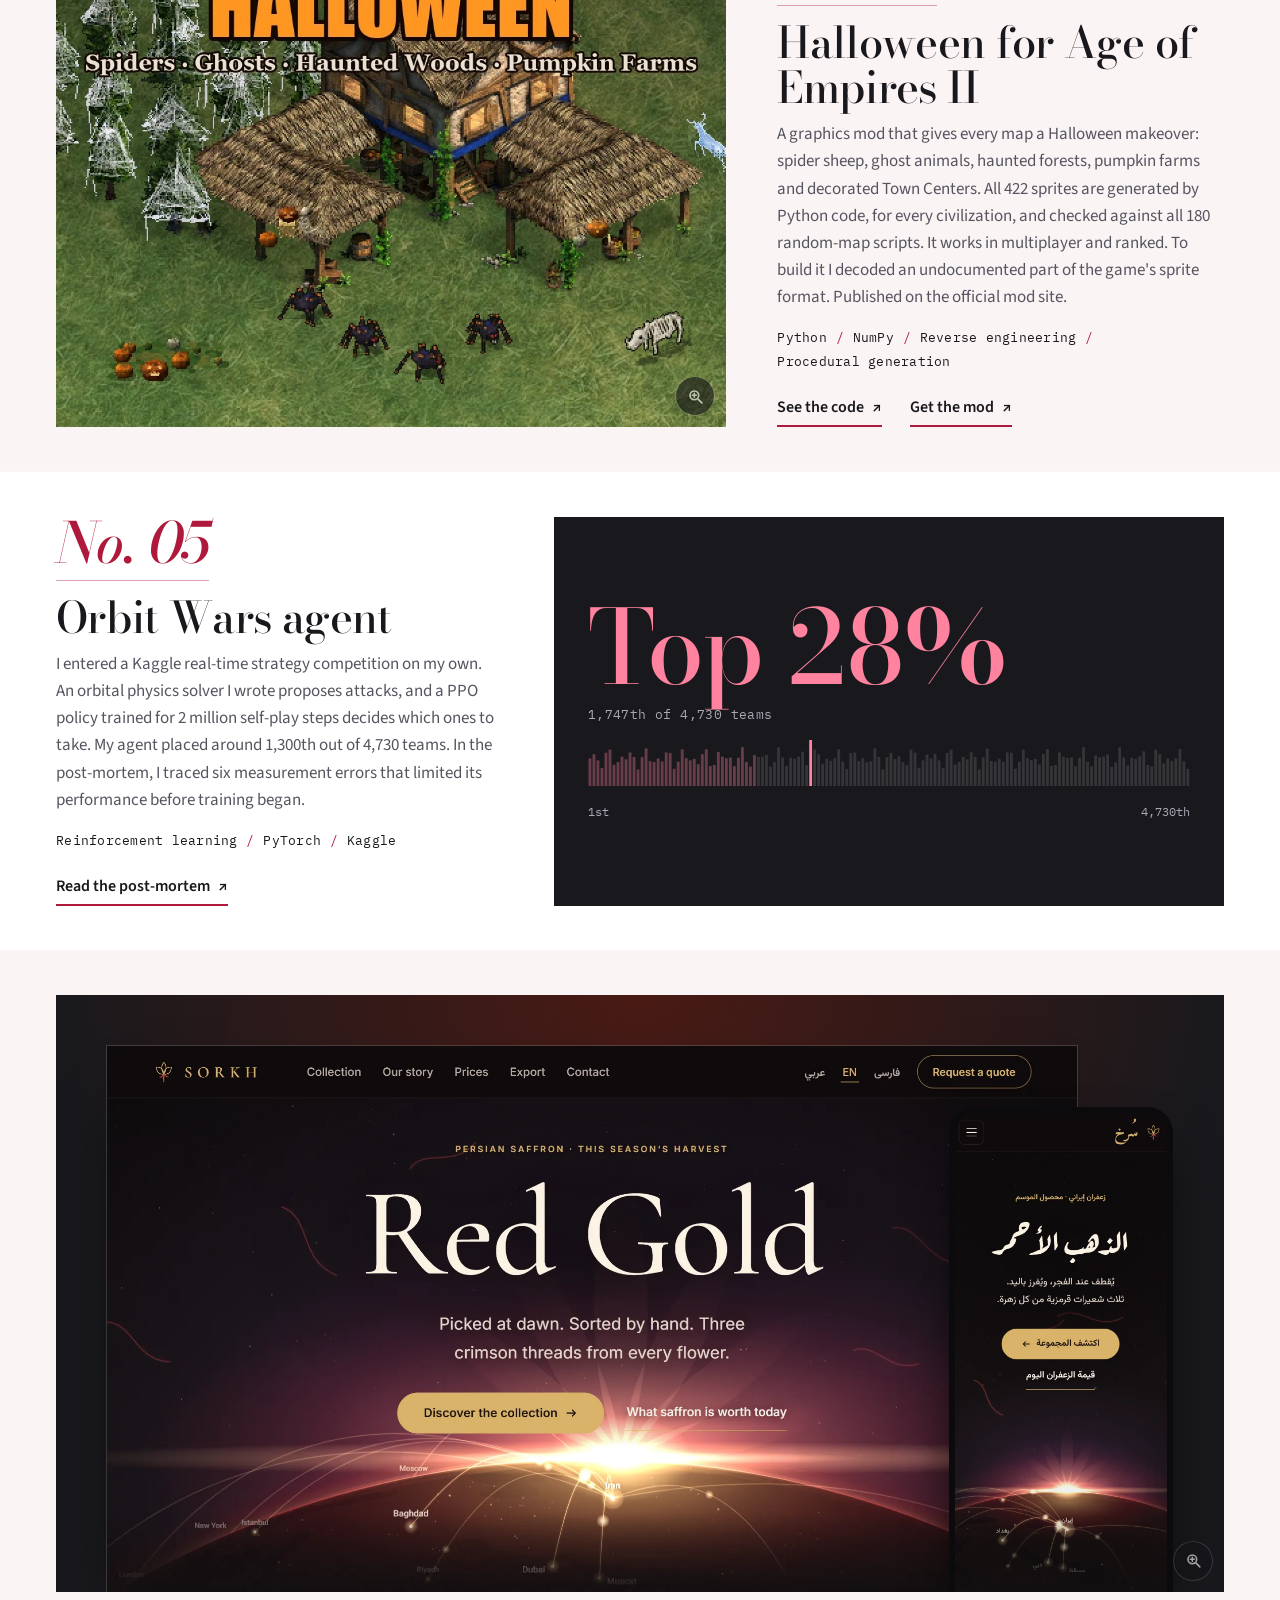
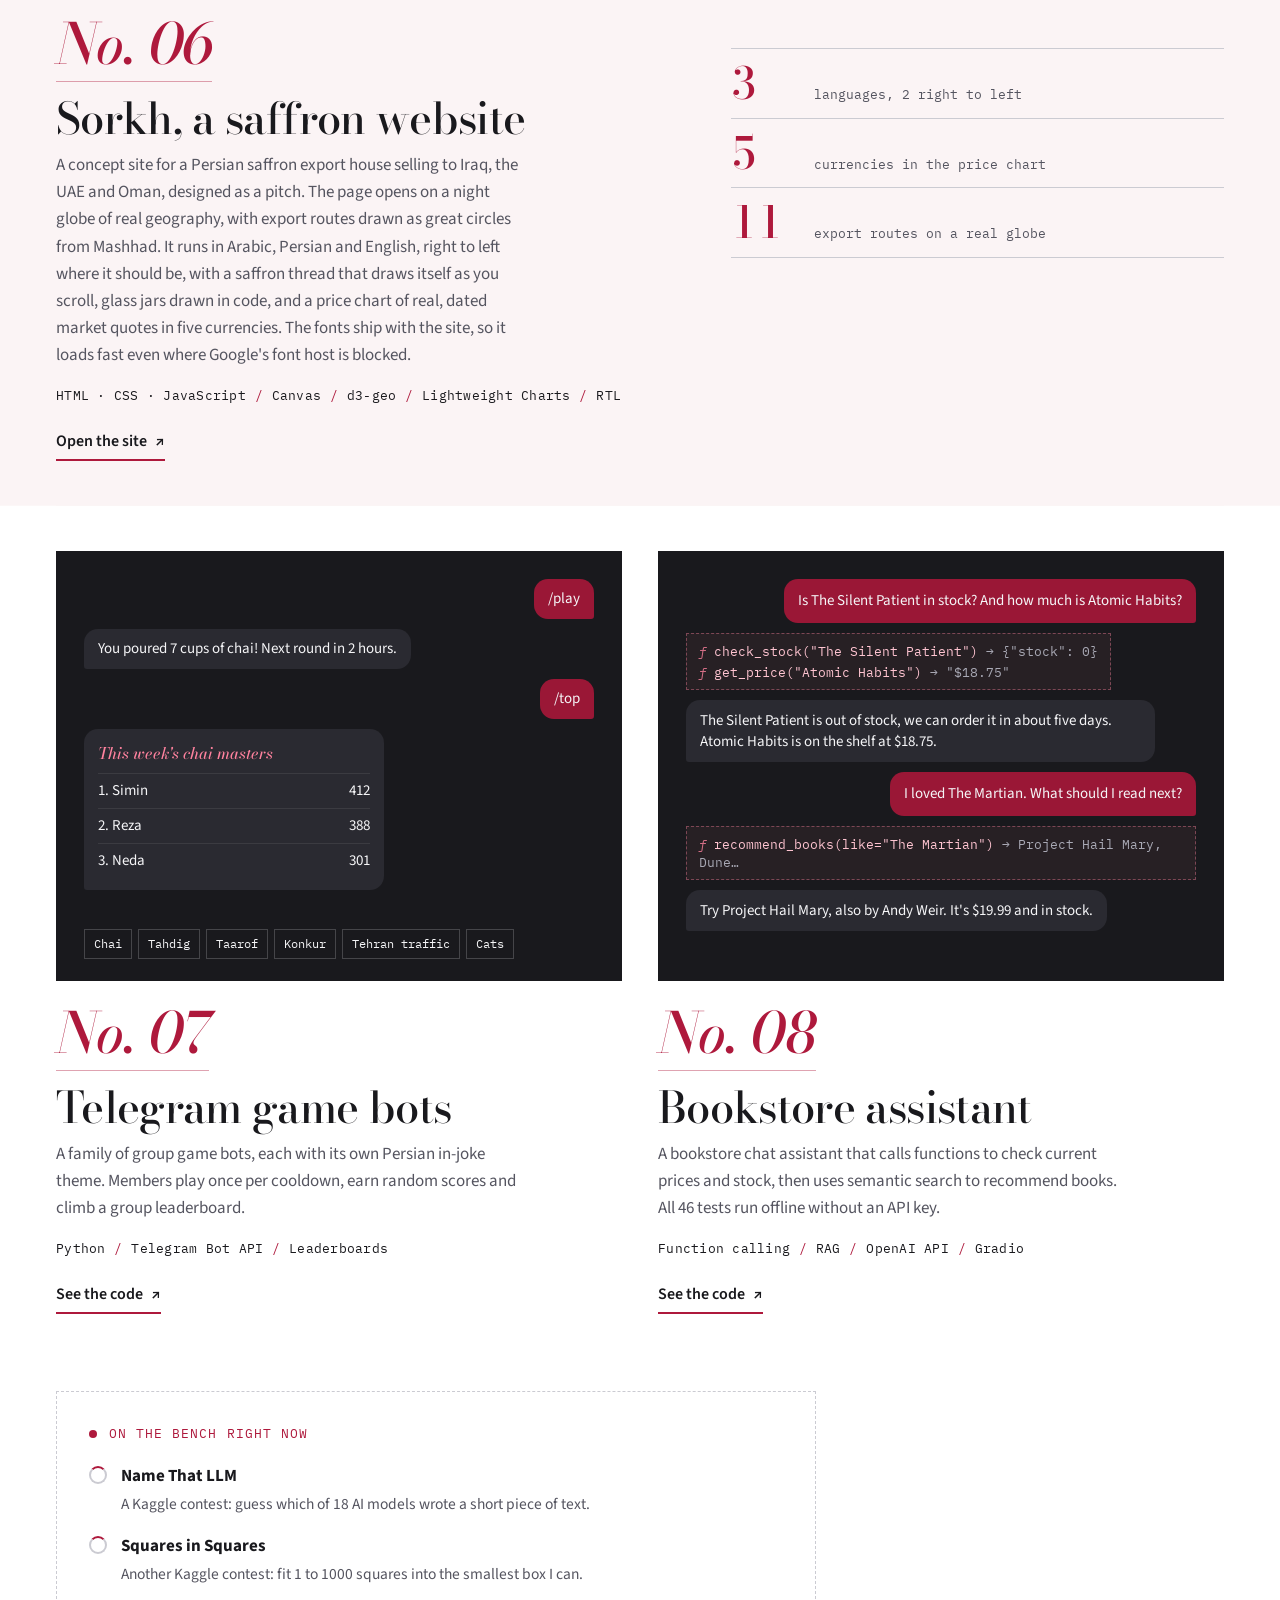
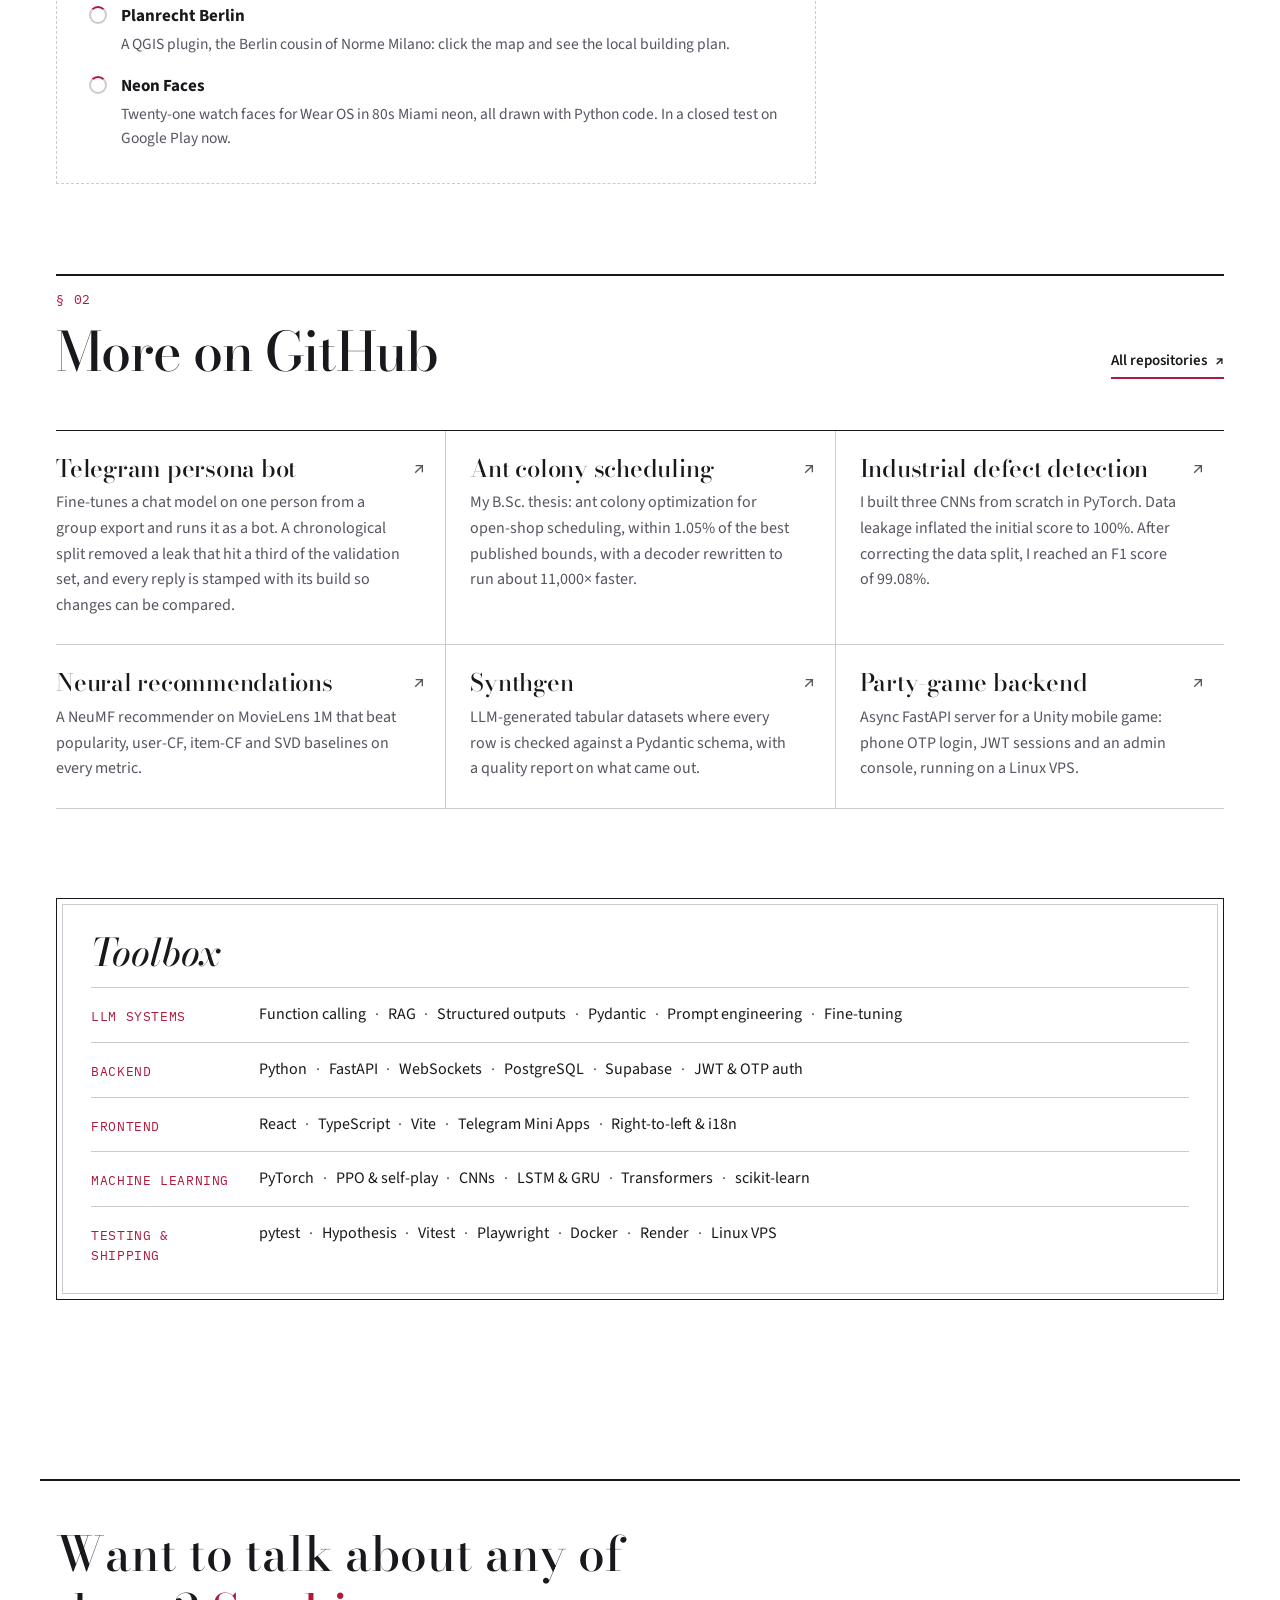
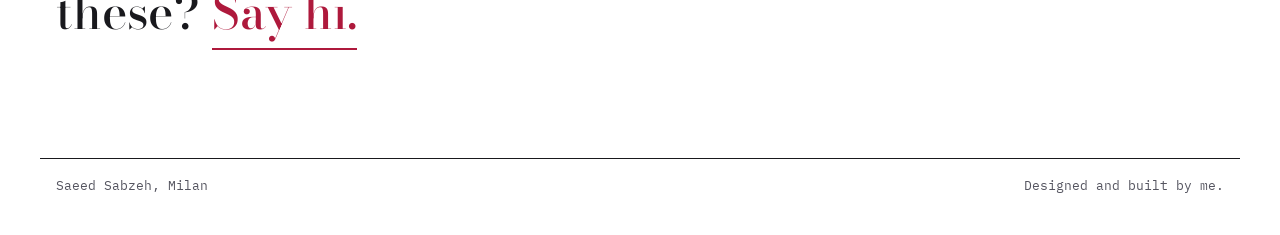
==== commit 9713dd77: "Load the Norme Milano demo only when it is scrolled to The animated demo was the one large image on " ====
--- a/projects/index.html
+++ b/projects/index.html
@@ -89,7 +89,7 @@
                 <a href="../img/qgis-duomo.webp" target="_blank" rel="noopener" aria-label="Open the full-size screenshot" data-i-aria-label="openScreenshot"><picture>
                   <source media="(prefers-reduced-motion: reduce)" srcset="../img/qgis-duomo.webp" width="1600" height="860">
                   <source media="(max-width:640px)" srcset="../img/qgis-duomo-phone.webp" width="1060" height="998">
-                  <img src="../img/qgis-duomo-demo.gif" alt="QGIS with the Norme Milano panel open after a click on the Duomo: a historic-core constraint, the governing articles, and an answer about building a basement" data-i-alt="qgisDuomoAlt" width="1280" height="720" decoding="async">
+                  <img src="../img/qgis-duomo-demo.webp" alt="QGIS with the Norme Milano panel open after a click on the Duomo: a historic-core constraint, the governing articles, and an answer about building a basement" data-i-alt="qgisDuomoAlt" width="1280" height="720" loading="lazy" decoding="async">
                 </picture></a>
                 <figcaption data-i="qT1">Duomo, historic core</figcaption>
               </figure>
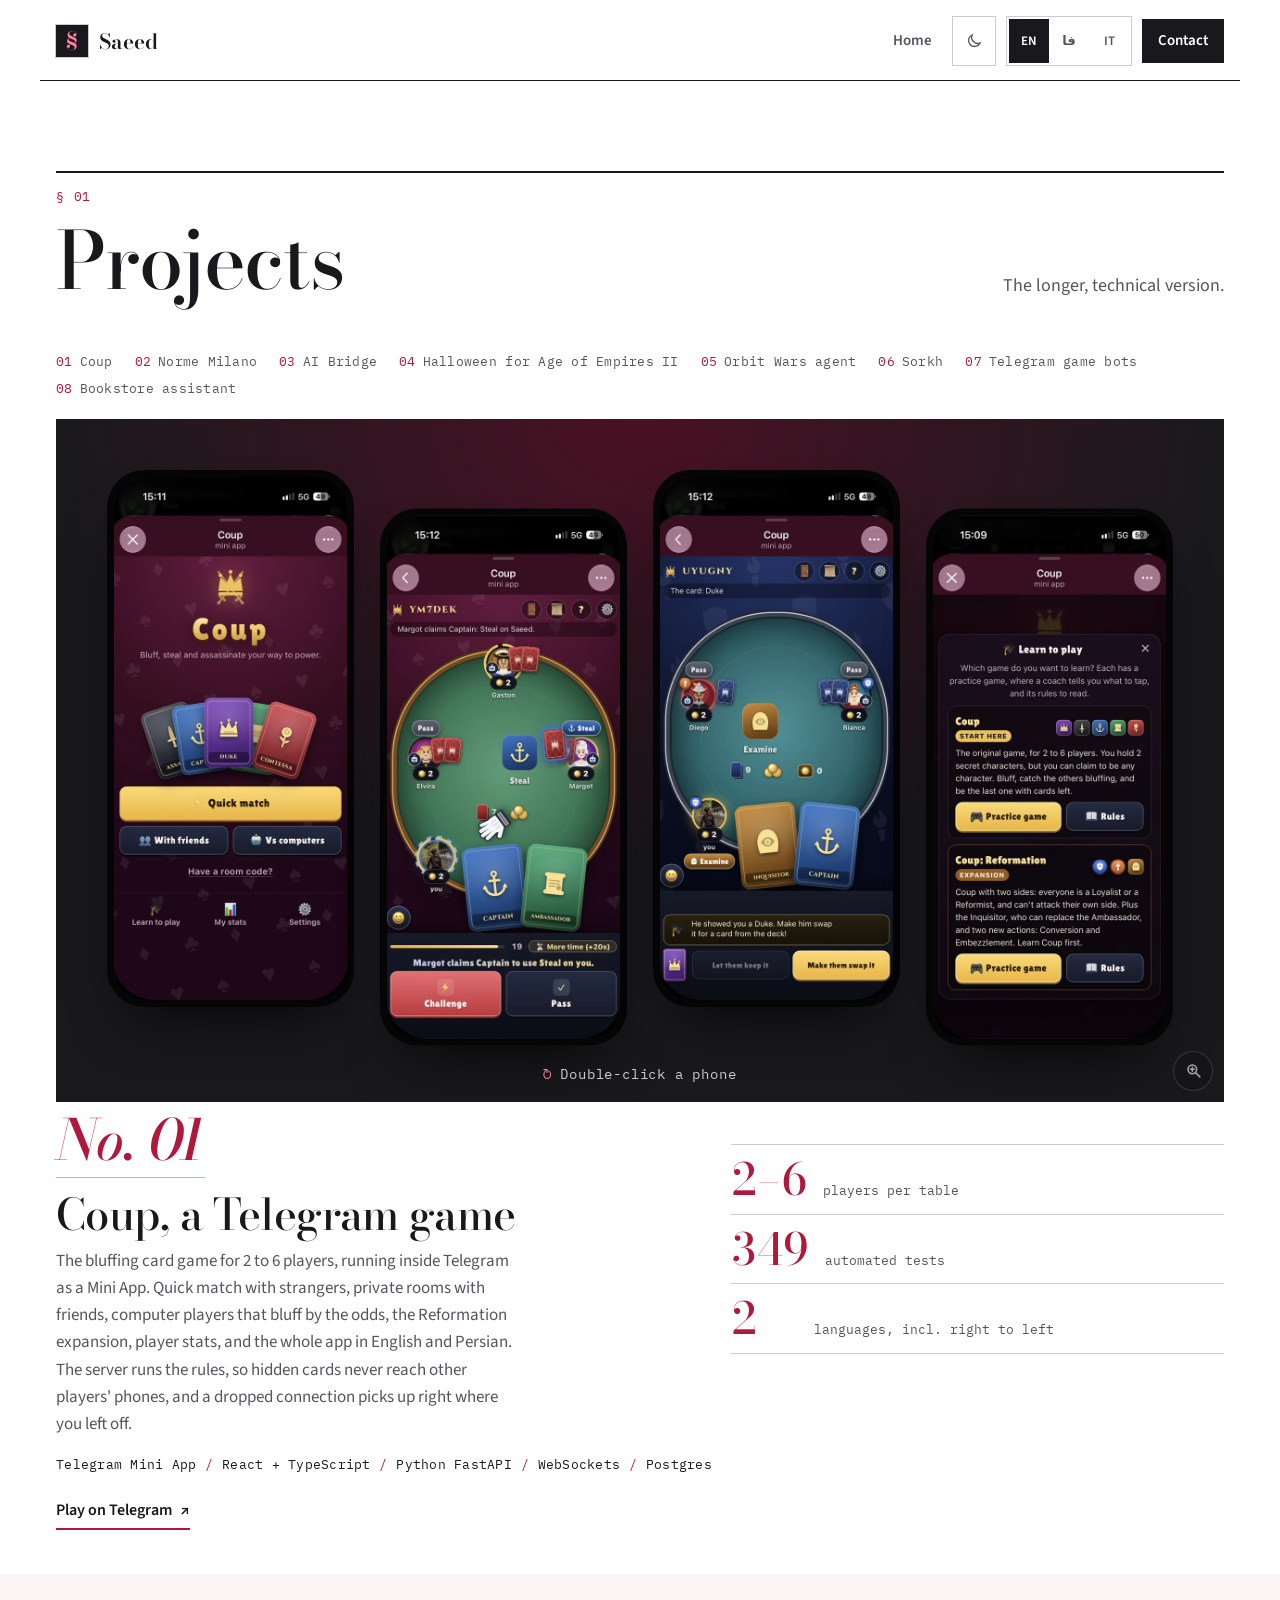
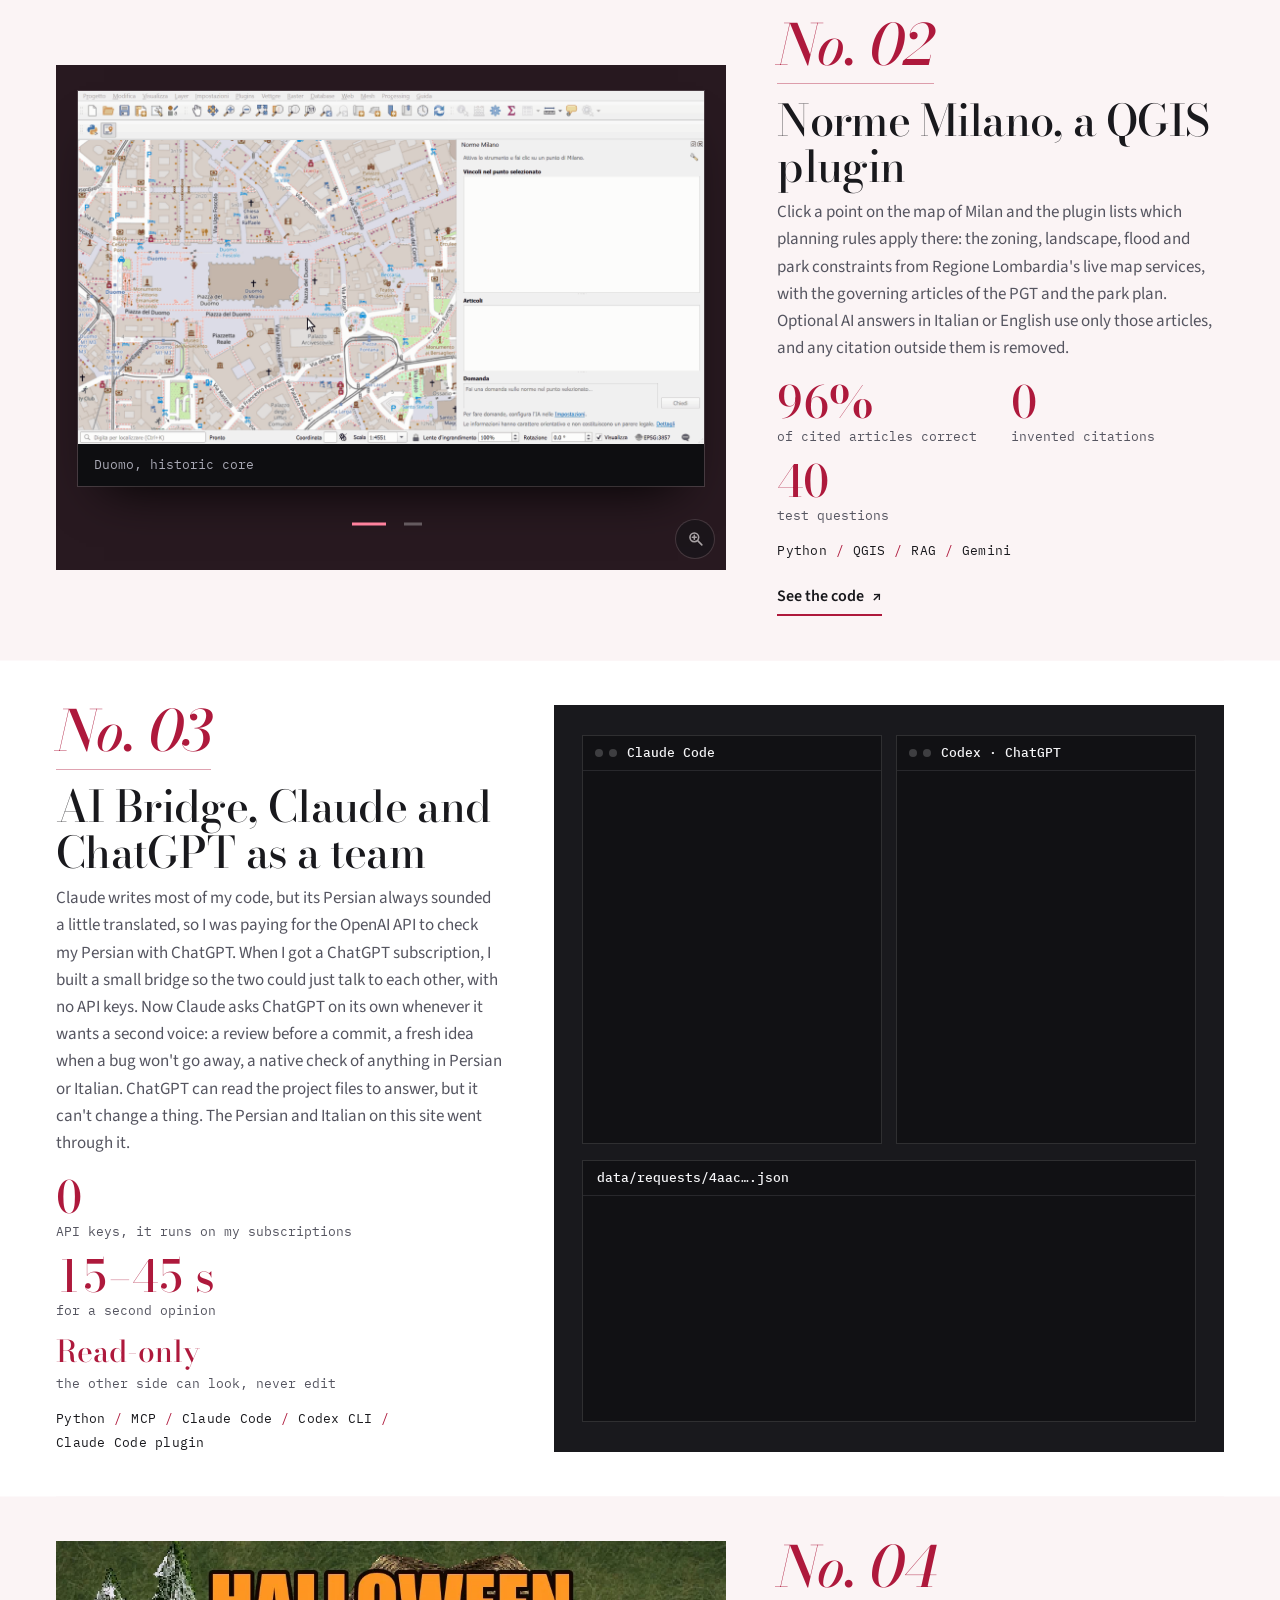
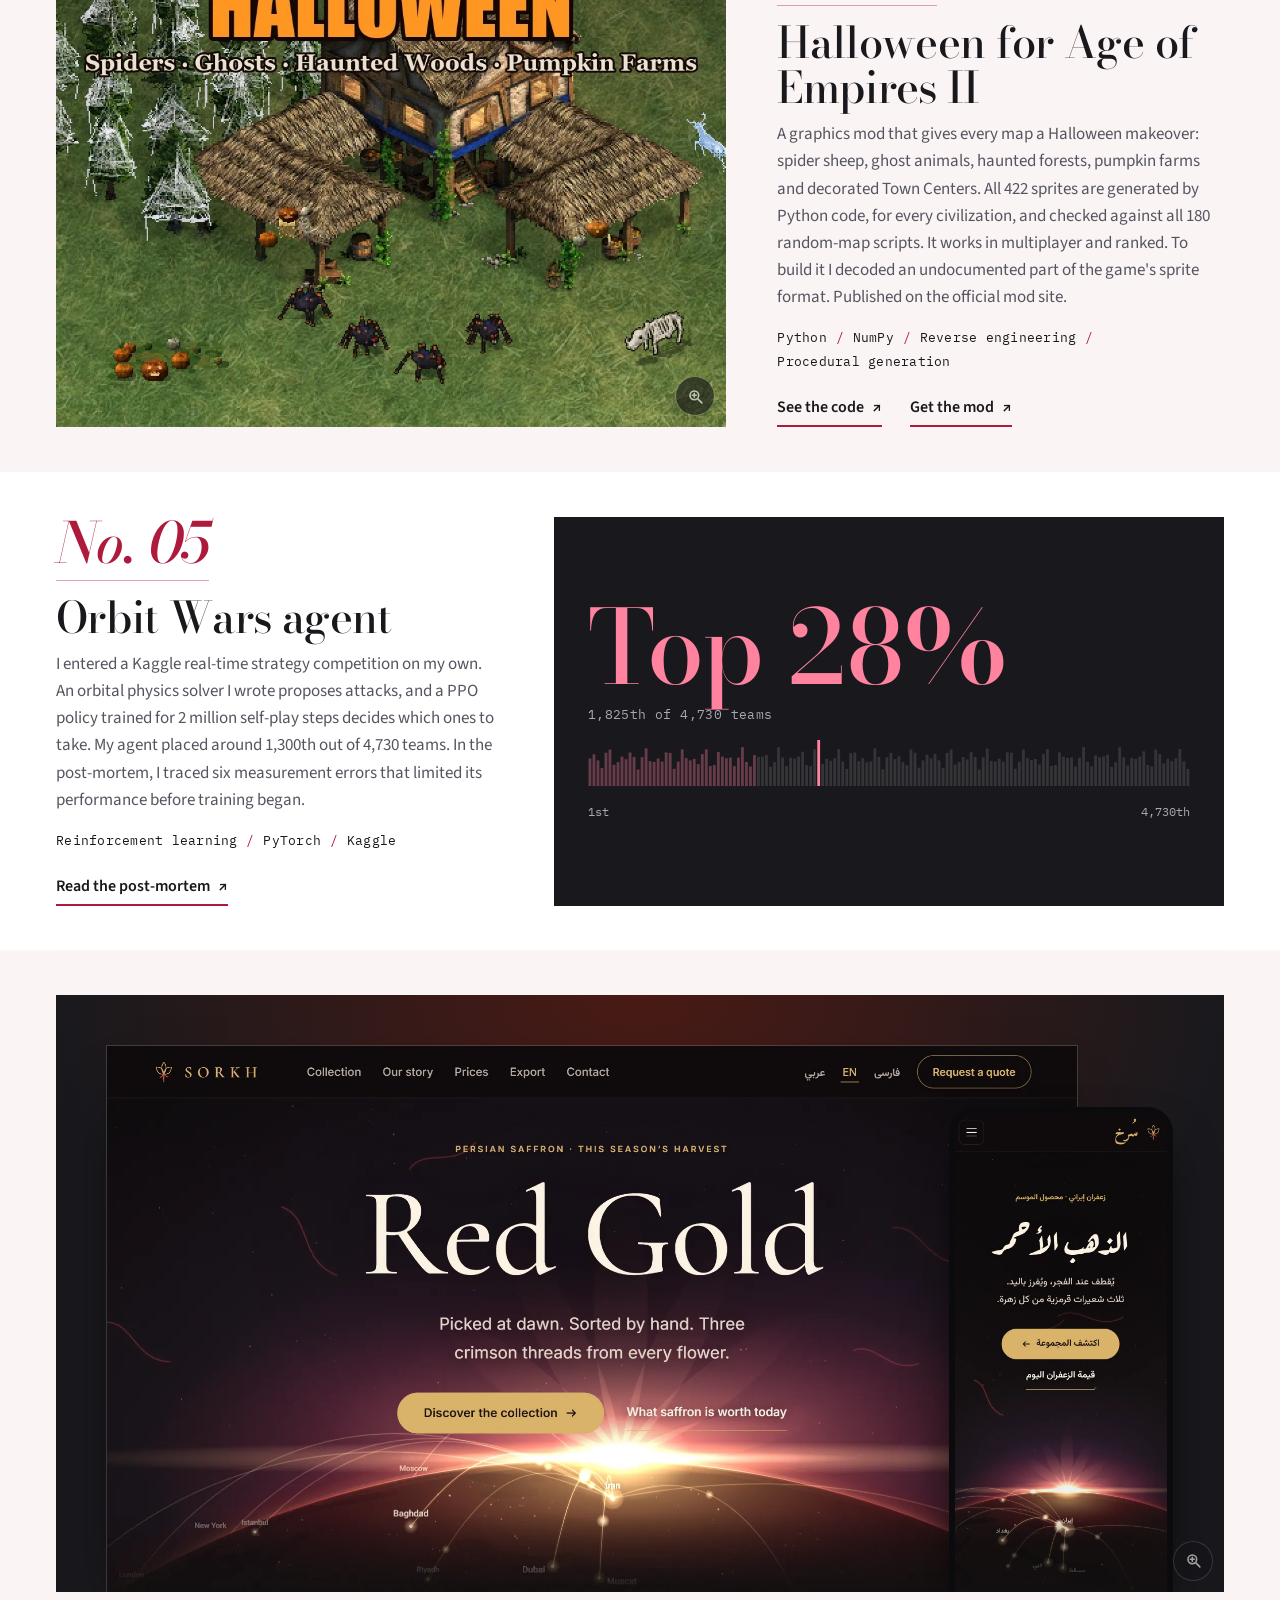
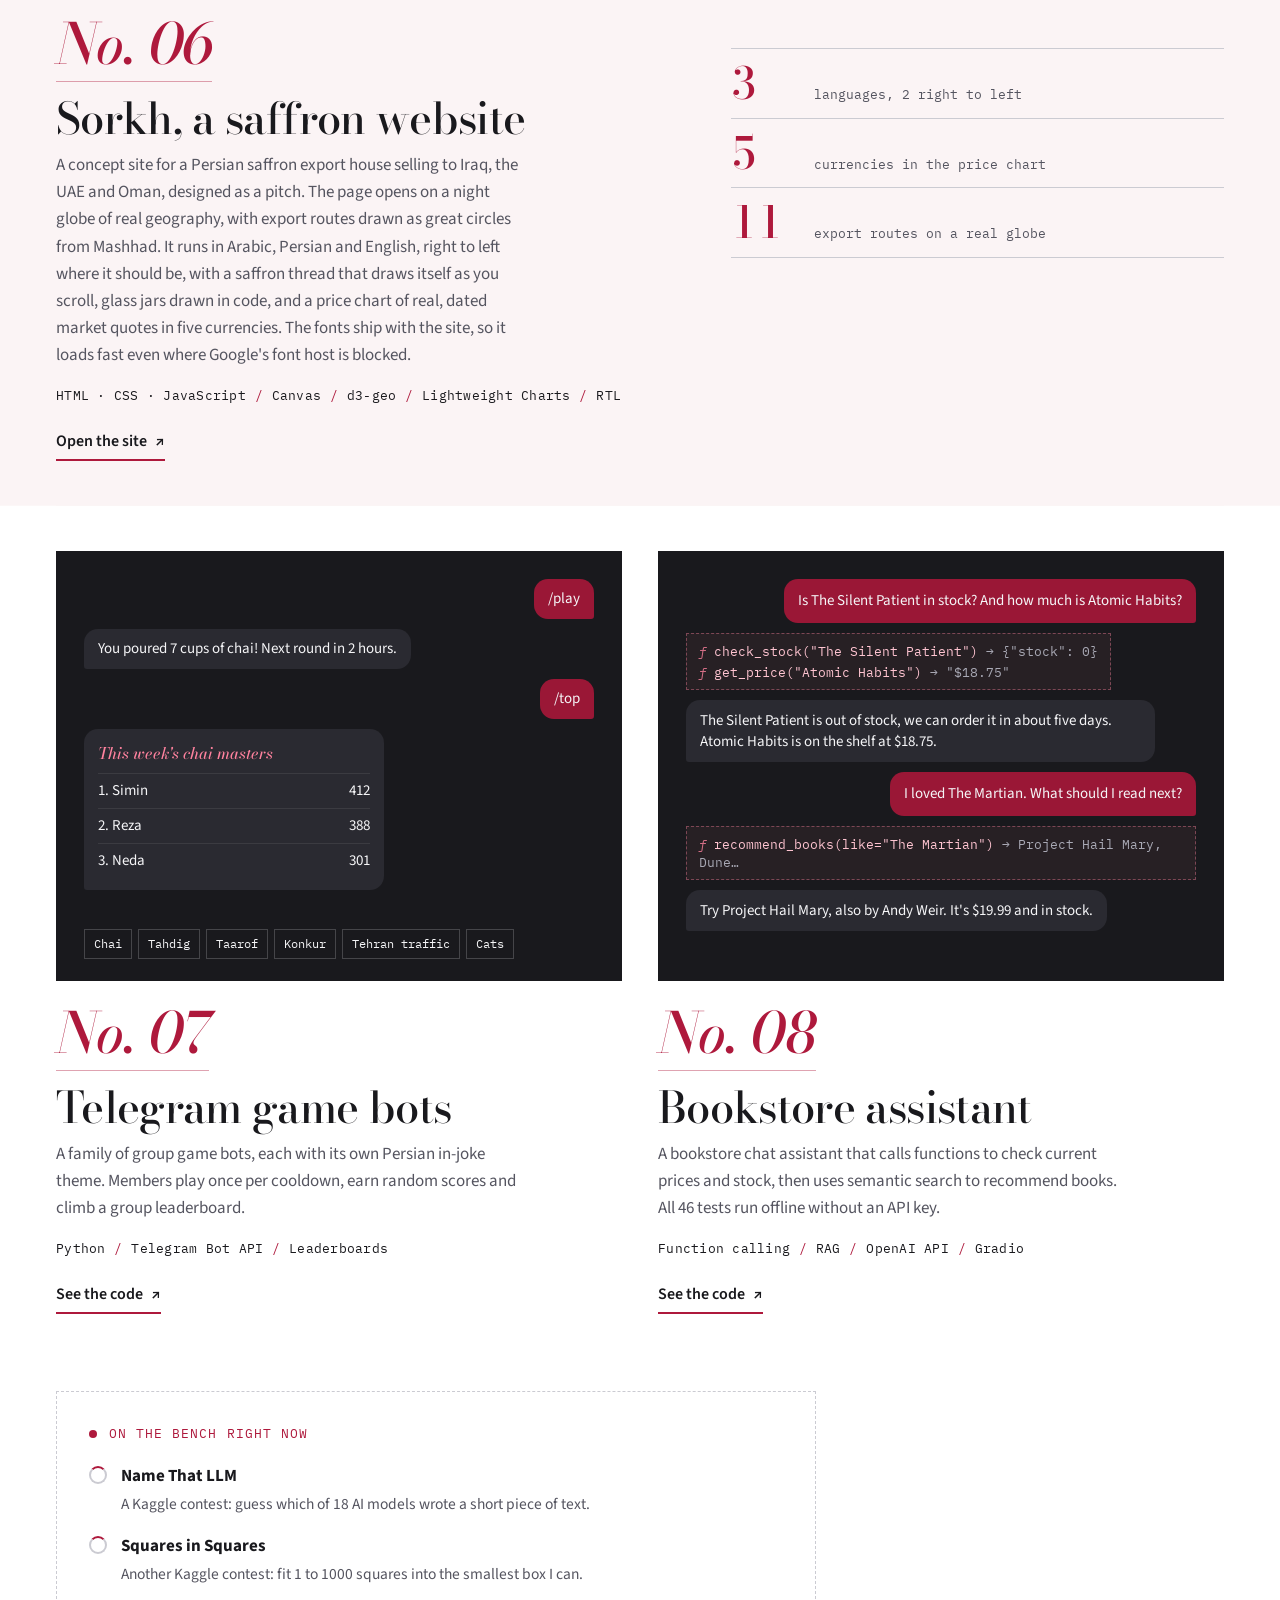
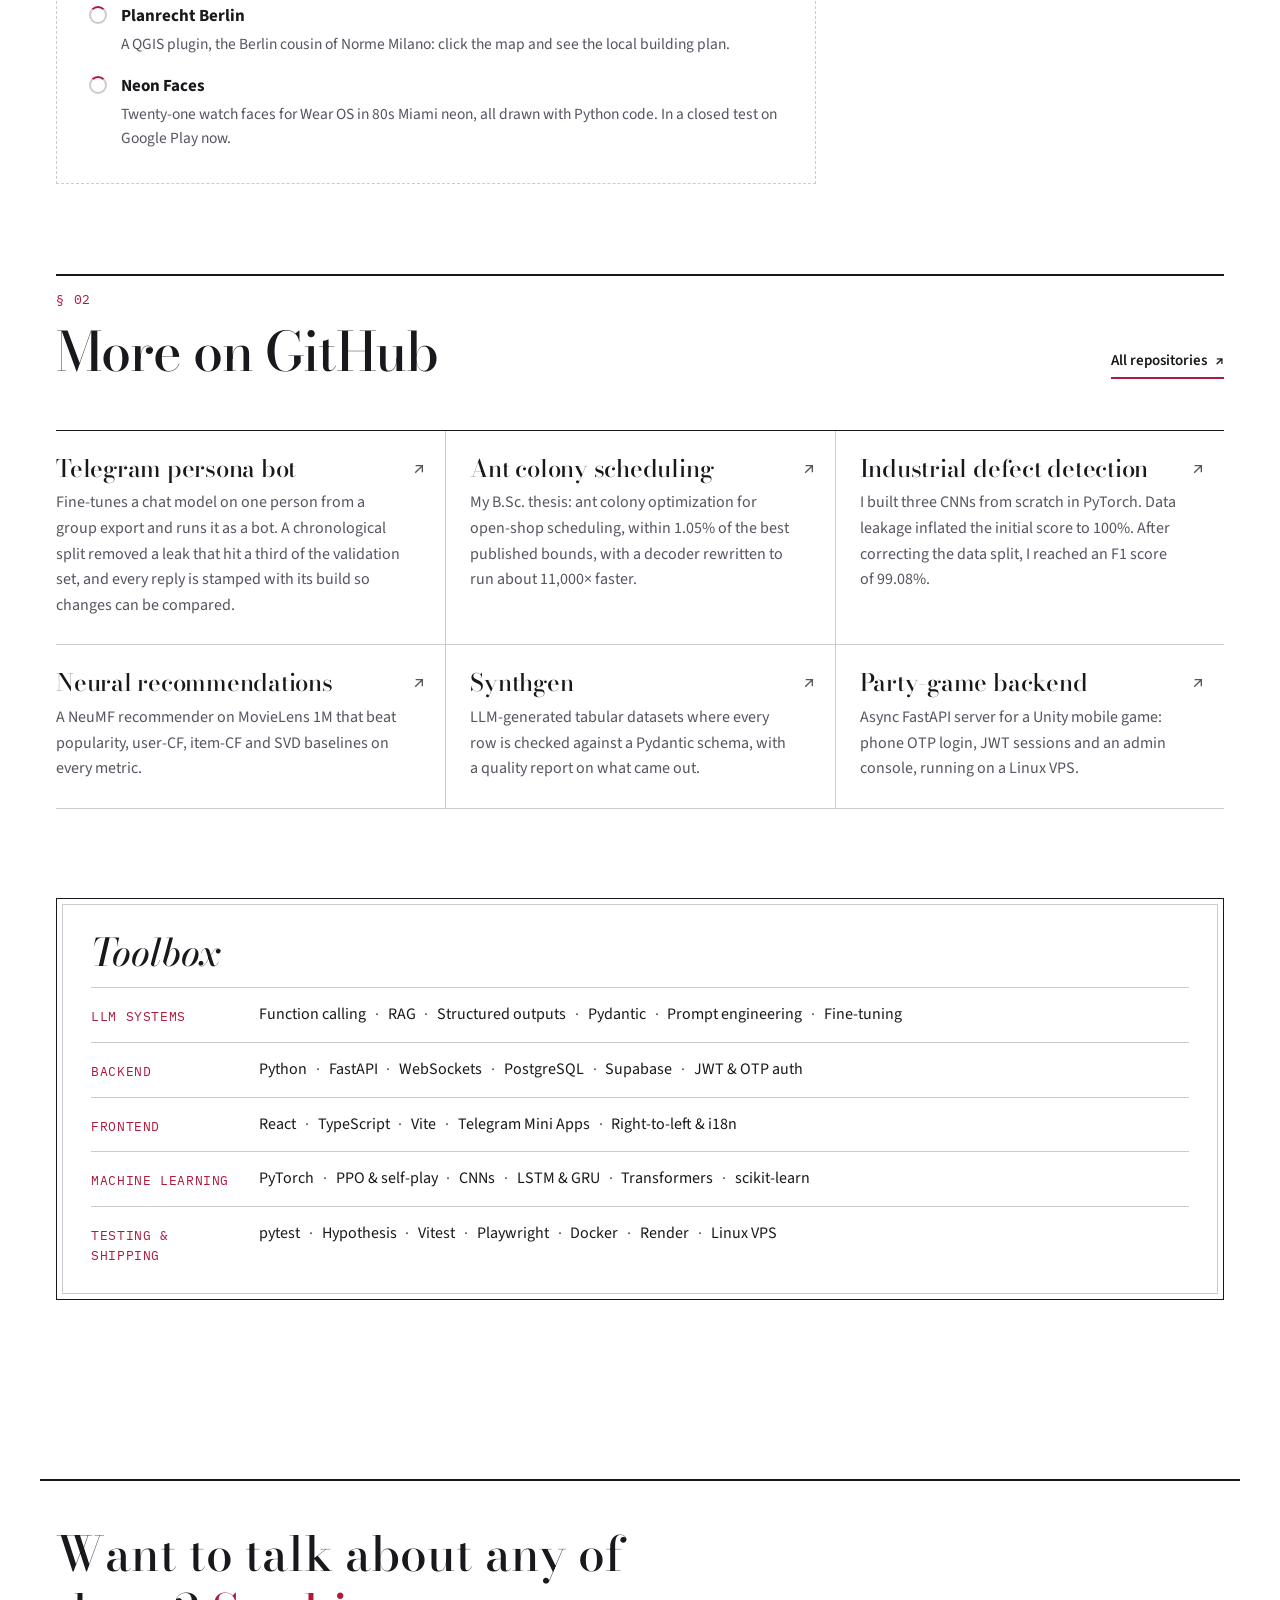
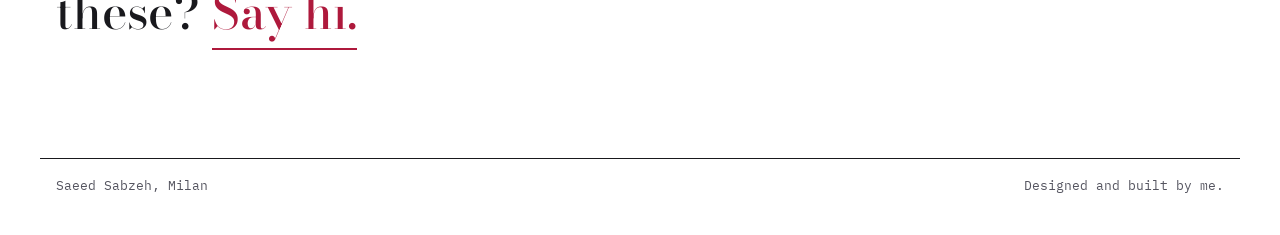
==== commit 410d9d85: "Fix six layout and translation issues found in a screenshot pass - Italian: translate the "On the be" ====
--- a/projects/index.html
+++ b/projects/index.html
@@ -27,7 +27,7 @@
 <link rel="preconnect" href="https://fonts.gstatic.com" crossorigin>
 <link href="https://fonts.googleapis.com/css2?family=Bodoni+Moda:ital,opsz,wght@0,6..96,400..700;1,6..96,400..700&family=IBM+Plex+Mono:wght@400;500&family=Markazi+Text:wght@400..700&family=Source+Sans+3:wght@400..700&family=Vazirmatn:wght@400;600;700&display=swap" rel="stylesheet">
 <script>try{var t=localStorage.getItem("theme");if(t==="light"||t==="dark")document.documentElement.dataset.theme=t;if(localStorage.getItem("vice")==="1"){var d=document;d.documentElement.setAttribute("data-vice","1");d.querySelectorAll('meta[name=theme-color]').forEach(function(m){m.content="#b98dba"});var l=d.createElement("link");l.rel="preload";l.as="image";l.href="../img/vice-bg.webp";d.head.appendChild(l)}}catch(e){}</script>
-<link rel="stylesheet" href="../assets/site.css?v=55">
+<link rel="stylesheet" href="../assets/site.css?v=56">
 <link rel="stylesheet" href="../assets/bridge.css?v=4">
 </head>
 <body>
@@ -342,8 +342,8 @@
 
 <footer><div class="wrap"><span data-i="ft1">Saeed Sabzeh, Milan</span><span data-i="ft2">Designed and built by me.</span><button type="button" class="vice-leave" data-i="viceLeave">Leave Vice City</button></div></footer>
 
-<script src="../assets/i18n.js?v=32"></script>
-<script src="../assets/site.js?v=47"></script>
+<script src="../assets/i18n.js?v=33"></script>
+<script src="../assets/site.js?v=48"></script>
 <script src="../assets/bridge.js?v=5"></script>
 <script data-goatcounter="https://saeedsabzeh123.goatcounter.com/count" async src="//gc.zgo.at/count.js"></script>
 </body>
--- a/assets/site.css
+++ b/assets/site.css
@@ -67,6 +67,7 @@
 .chip{font-family:var(--mono);font-size:13px;letter-spacing:.03em;padding:9px 0;border-top:1px solid var(--line);color:var(--ink-soft)}
 .chip:last-child{border-bottom:1px solid var(--line)}
 .chip::before{content:"";display:inline-block;width:7px;height:7px;background:var(--accent);margin-inline-end:12px;vertical-align:1px}
+.nw{white-space:nowrap}   /* a name that must not break at its hyphen ("Milano-Bicocca"): the line breaks before it instead */
 
 /* ---------- section heads: numbered like a journal ---------- */
 main{counter-reset:sec plate}
@@ -999,6 +1000,8 @@
 html[data-vice] main .vis,html[data-vice] main .mark,html[data-vice] main button,html[data-vice] main .repo,html[data-vice] main a.solid,html[data-vice] .hero-cta a,html[data-vice] .allp{text-shadow:none}
 /* text painted through background-clip:text (the name and the headings while the sketch theme is on) would get the glow on top of its ink and look washed out */
 html[data-vice] main :is(.name span,.h2){text-shadow:none}
+/* the hero name gets the same glow as a drop-shadow, which paints behind the letters, so the ink stays solid; it lifts the dark "h" off the dark hair of the drawing */
+html[data-vice] .hero .name{filter:drop-shadow(0 0 14px rgba(246,170,176,.85)) drop-shadow(0 0 4px rgba(246,170,176,.6))}
 .vice-sky{position:fixed;inset:0;width:100%;height:100%;z-index:-1;pointer-events:none}
 /* sections stay transparent so the sky runs unbroken: no tint bands (:nth-child(n) and :not() keep up with the band rules' specificity) */
 html[data-vice] #work .plates>.plate:nth-child(n)::before,html[data-vice] #projects .plates>.plate:nth-child(n):not(.x)::before{content:none}
@@ -1063,7 +1066,8 @@
 .pidx{display:flex;flex-wrap:wrap;gap:8px 22px;margin-top:20px;margin-bottom:20px;font:13px/1.5 var(--mono);letter-spacing:.02em}
 .pidx a{color:var(--ink-soft);text-decoration:none;background:linear-gradient(var(--accent),var(--accent)) 0 100%/0 1px no-repeat;transition:color .2s,background-size .25s}
 .pidx a:hover,.pidx a:focus-visible{color:var(--ink);background-size:100% 1px}
-.pidx b{font-weight:400;color:var(--accent);margin-inline-end:7px}
+/* number and title are each a bidi island: a Latin title ("Norme Milano") would otherwise join the number into one left-to-right run, flip the order and eat the gap */
+.pidx b{font-weight:400;color:var(--accent);margin-inline-end:7px;unicode-bidi:isolate}
 html[lang="fa"] .pidx{font-family:var(--body);font-size:14px}
 @media (max-width:640px){.pidx{flex-wrap:nowrap;overflow-x:auto;gap:18px;padding-bottom:6px;scrollbar-width:none;-webkit-mask-image:linear-gradient(90deg,#000 85%,transparent);mask-image:linear-gradient(90deg,#000 85%,transparent)}.pidx::-webkit-scrollbar{display:none}.pidx a{white-space:nowrap}}
 html[dir="rtl"] .pidx{-webkit-mask-image:linear-gradient(270deg,#000 85%,transparent);mask-image:linear-gradient(270deg,#000 85%,transparent)}
